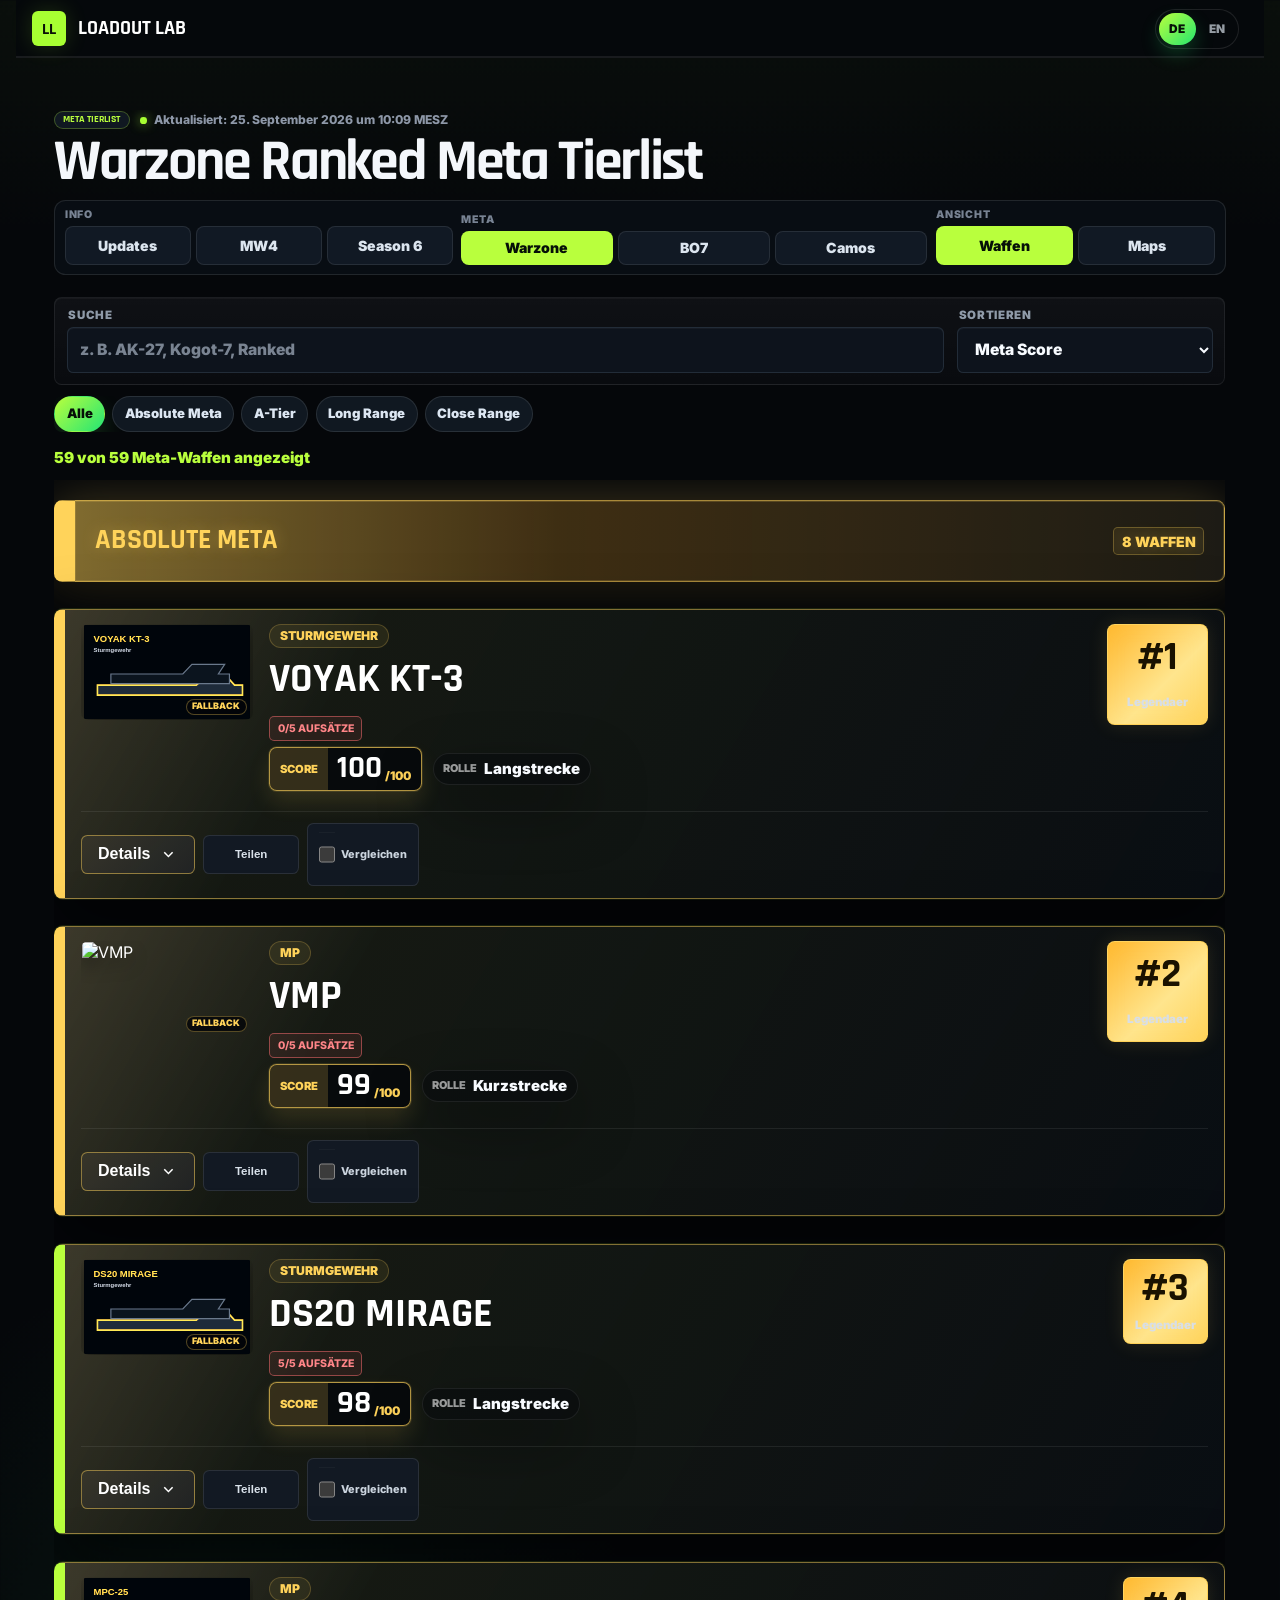
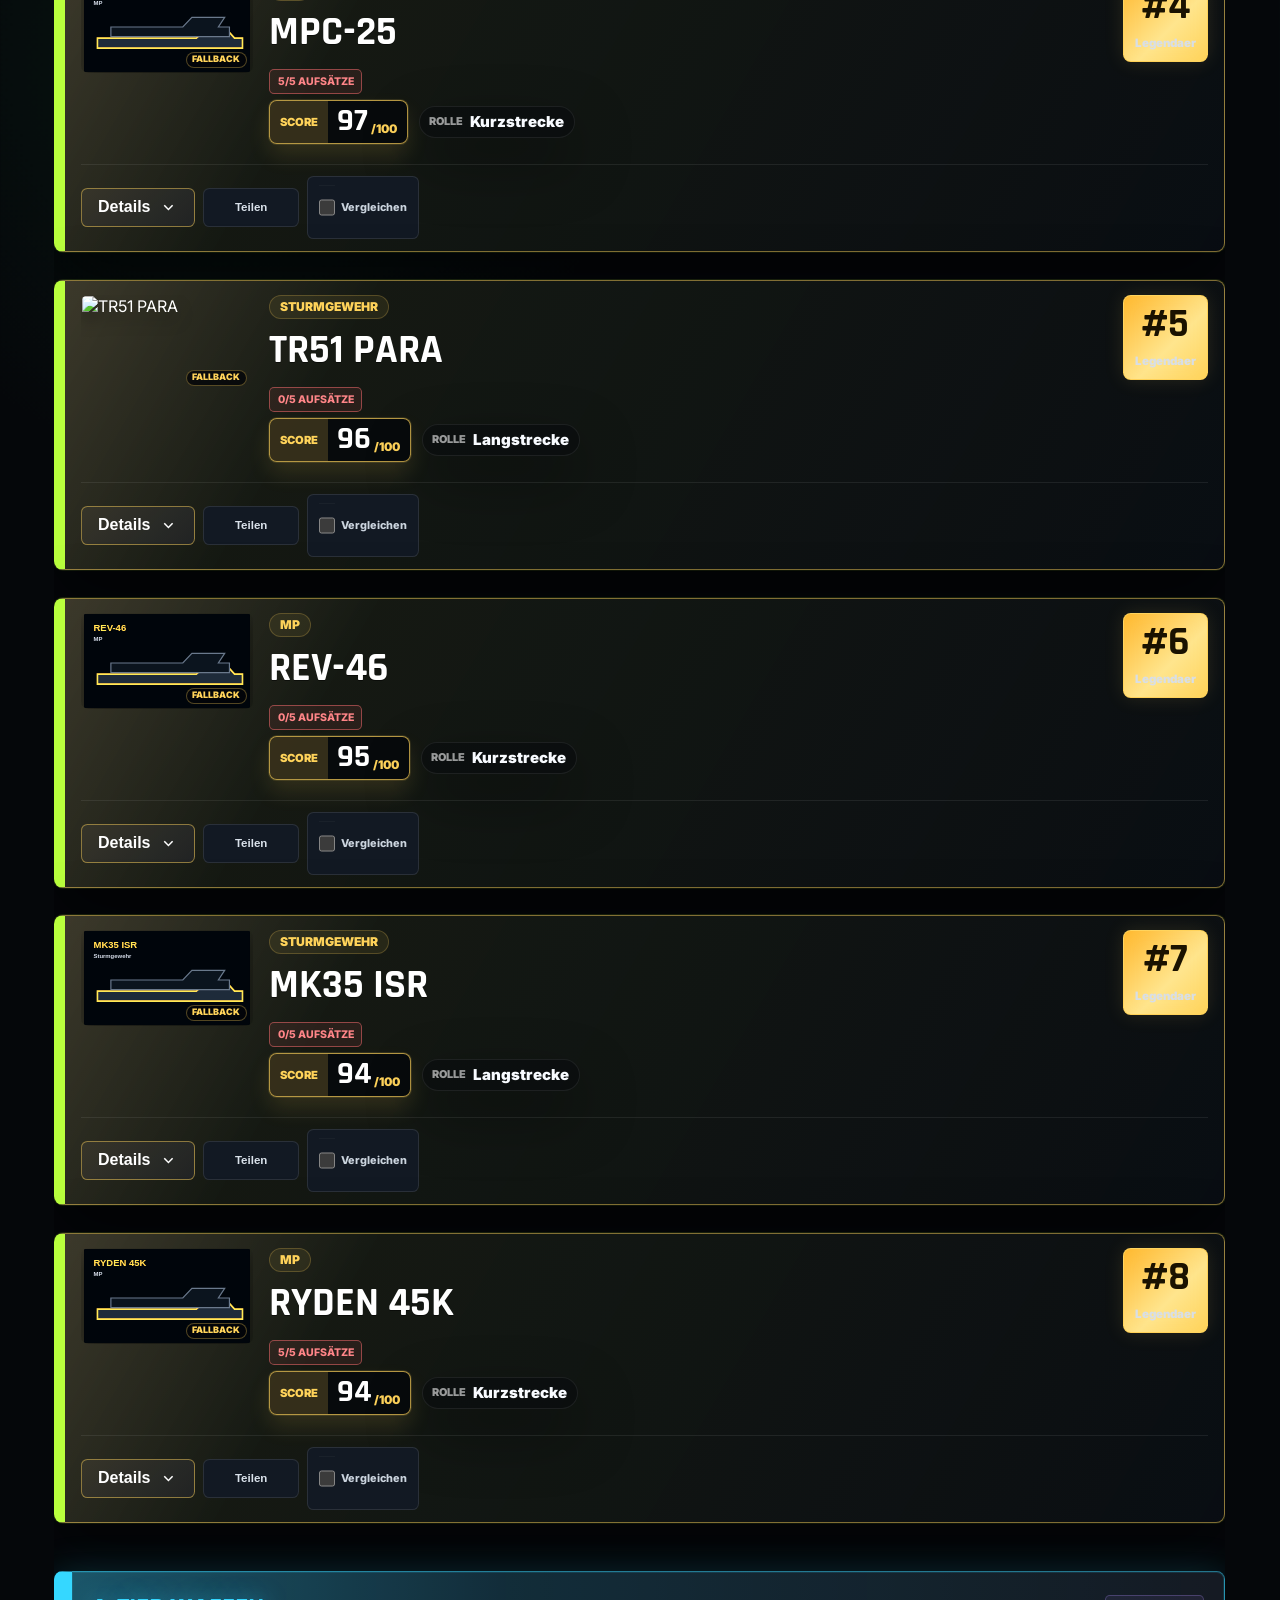
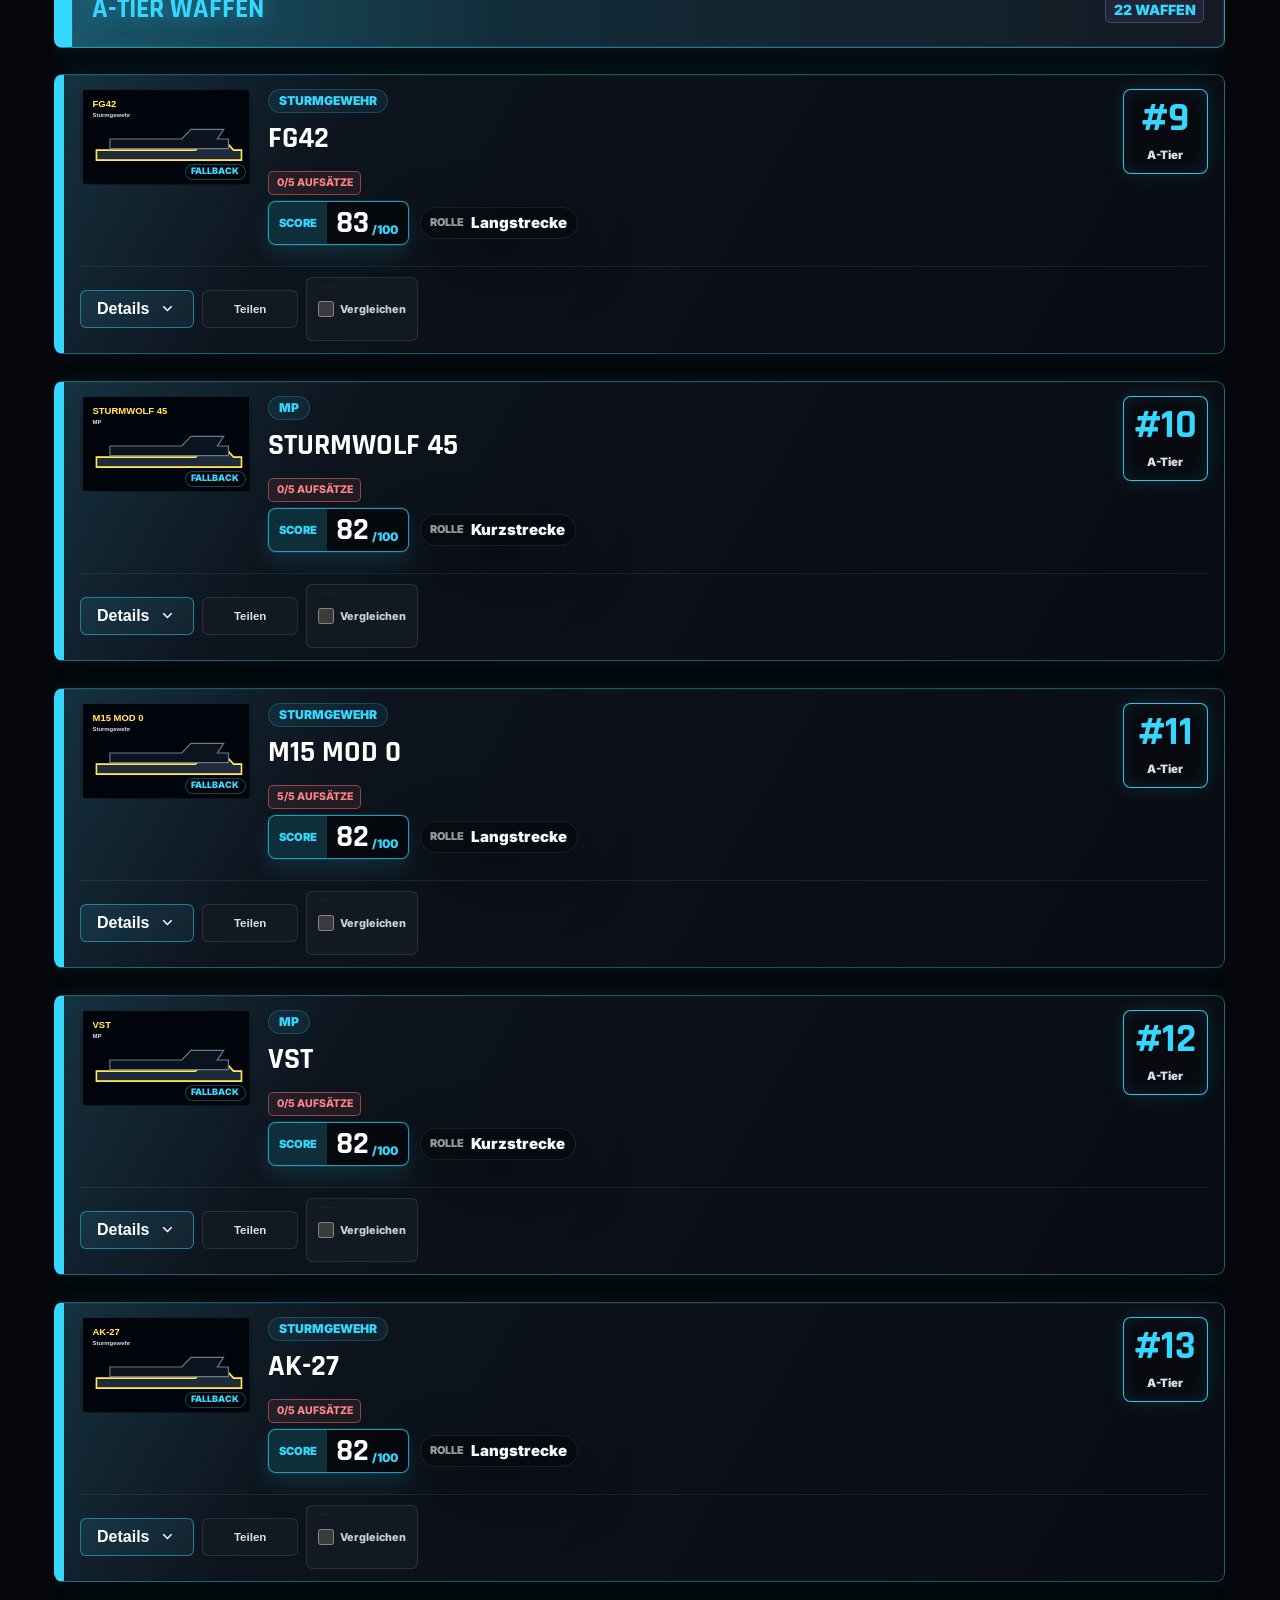
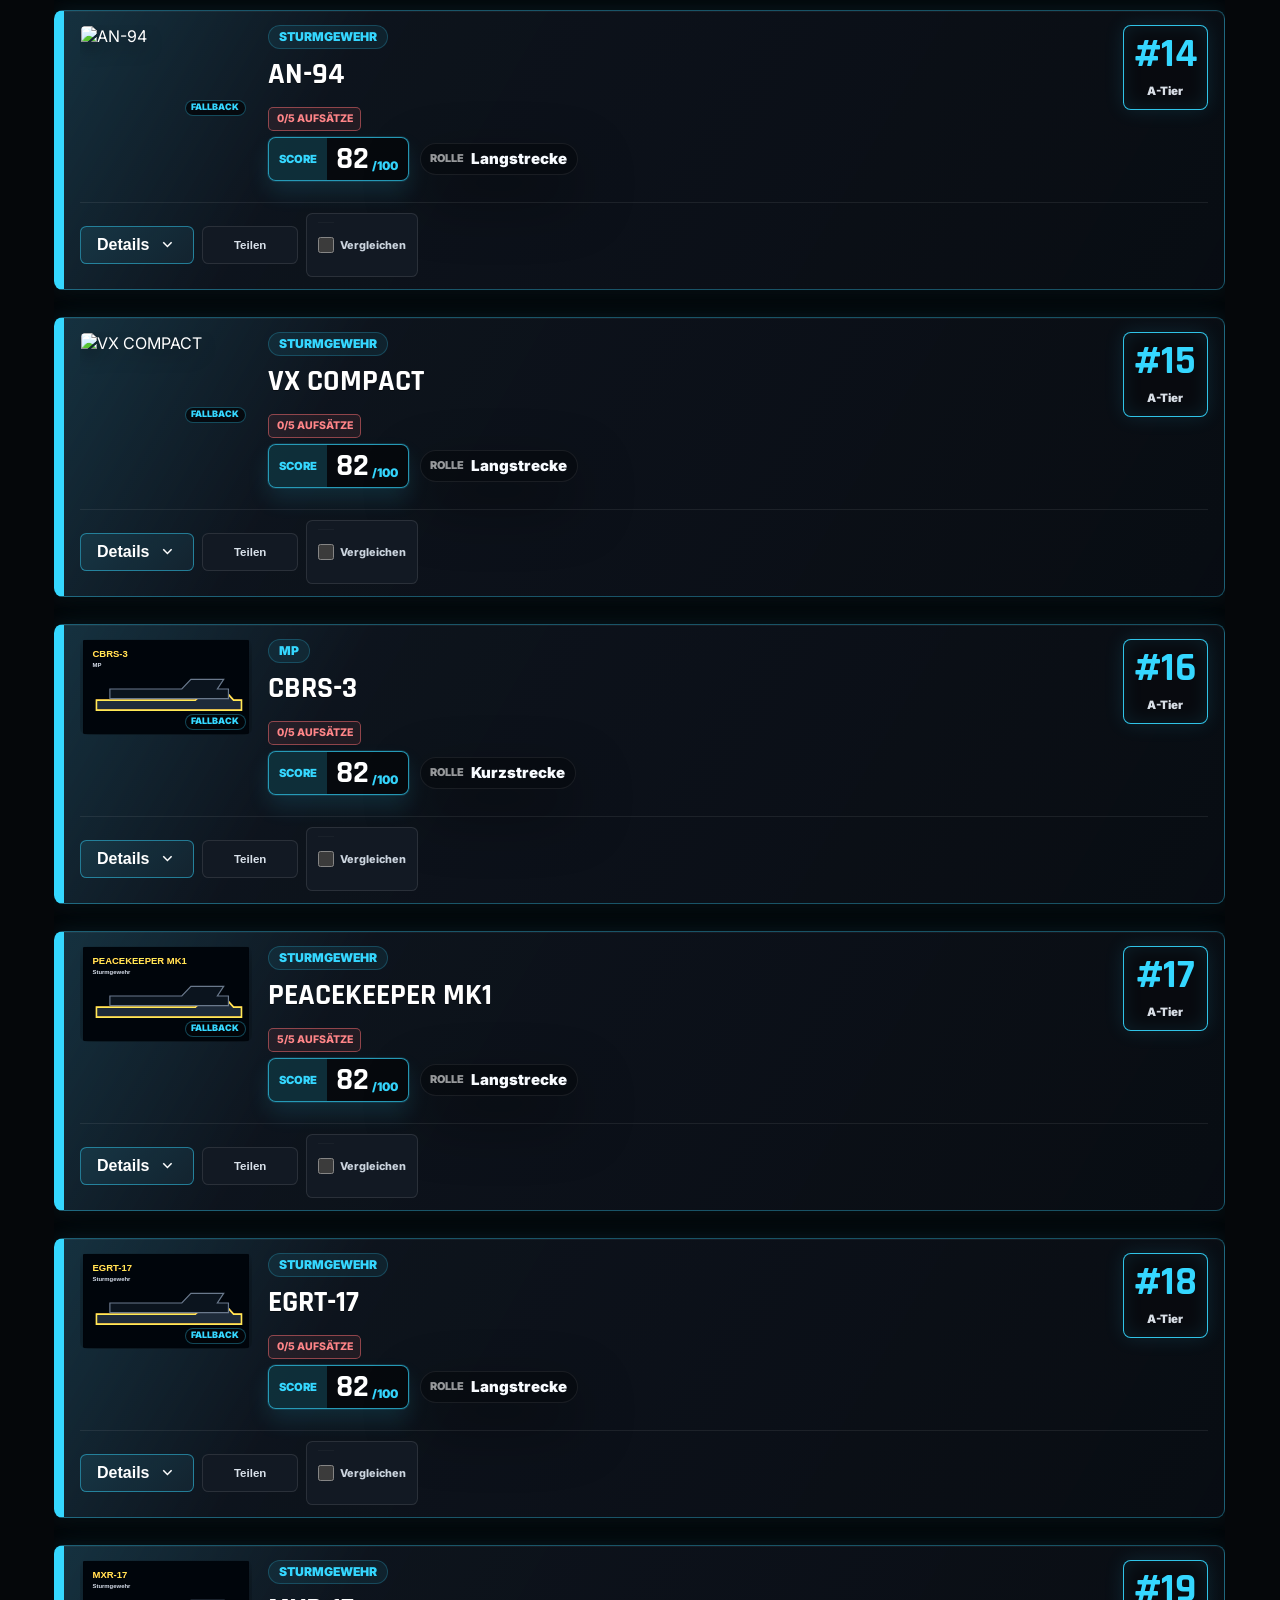
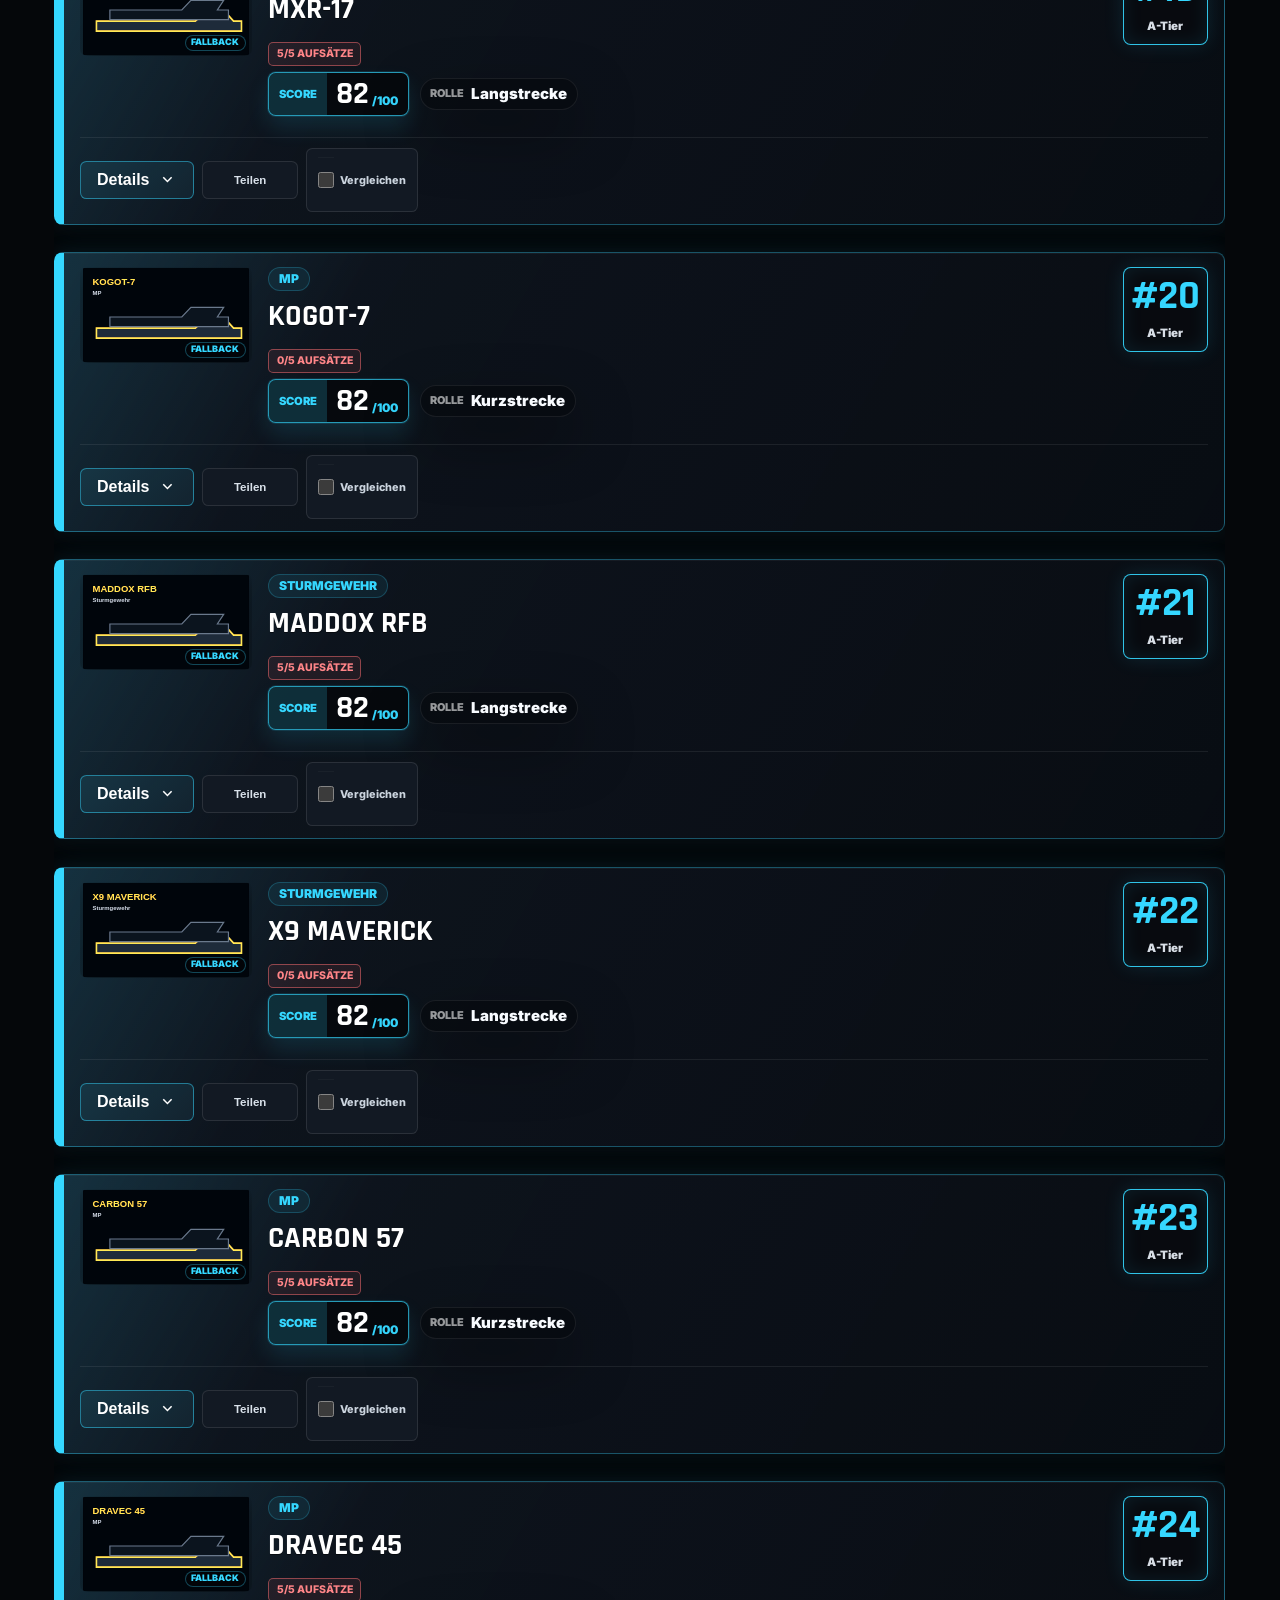
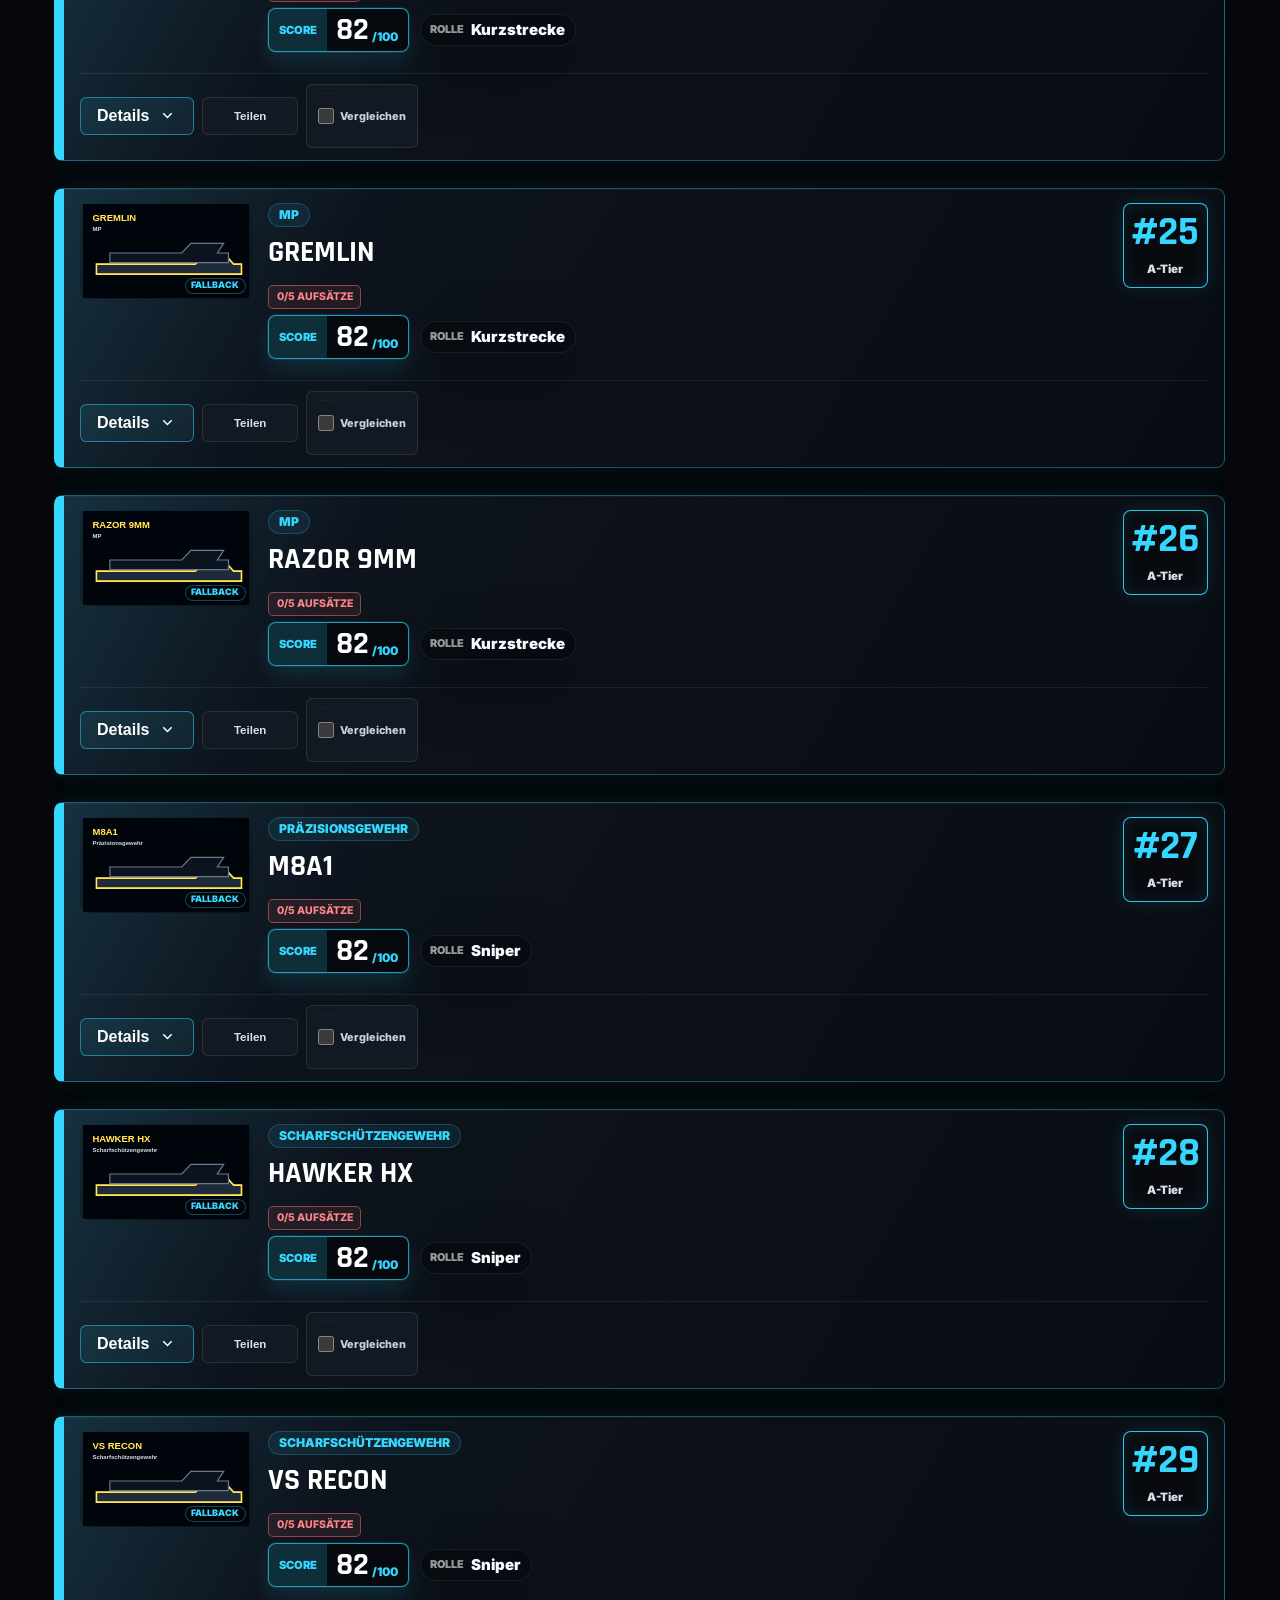
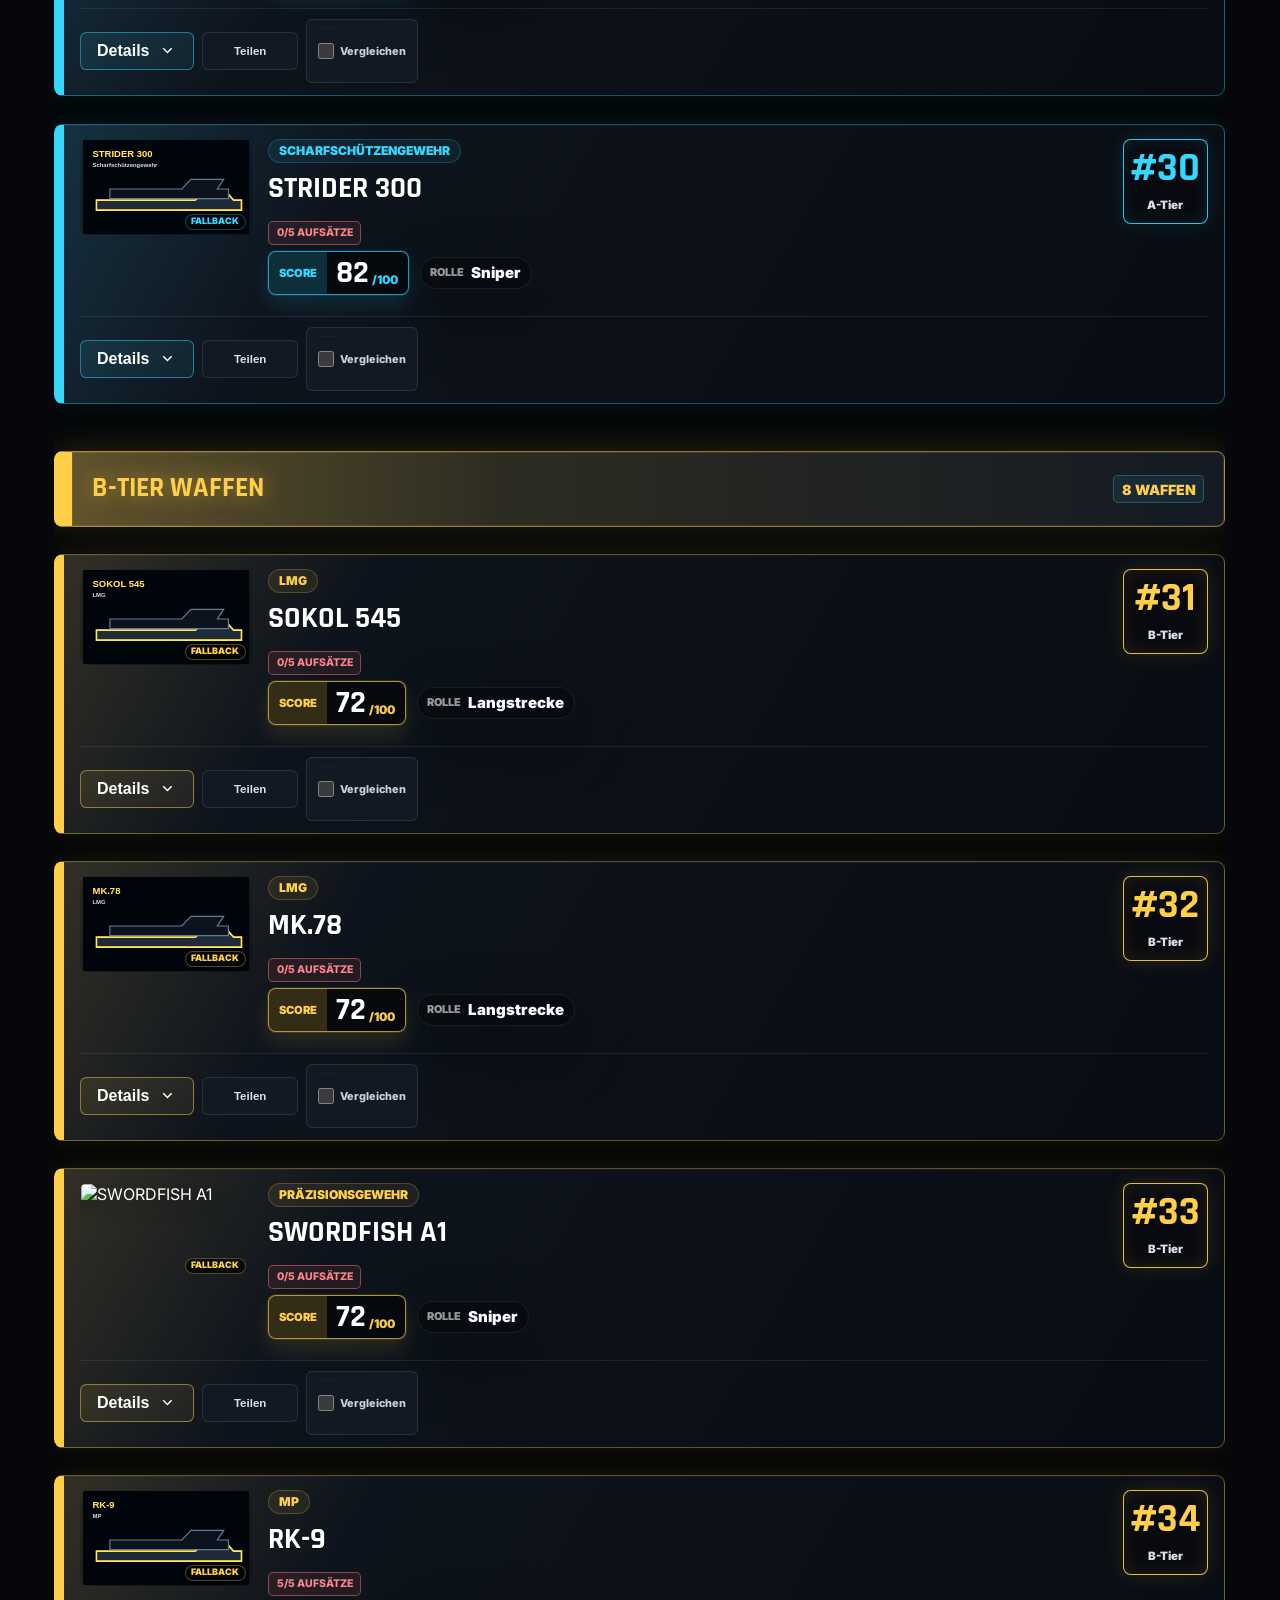
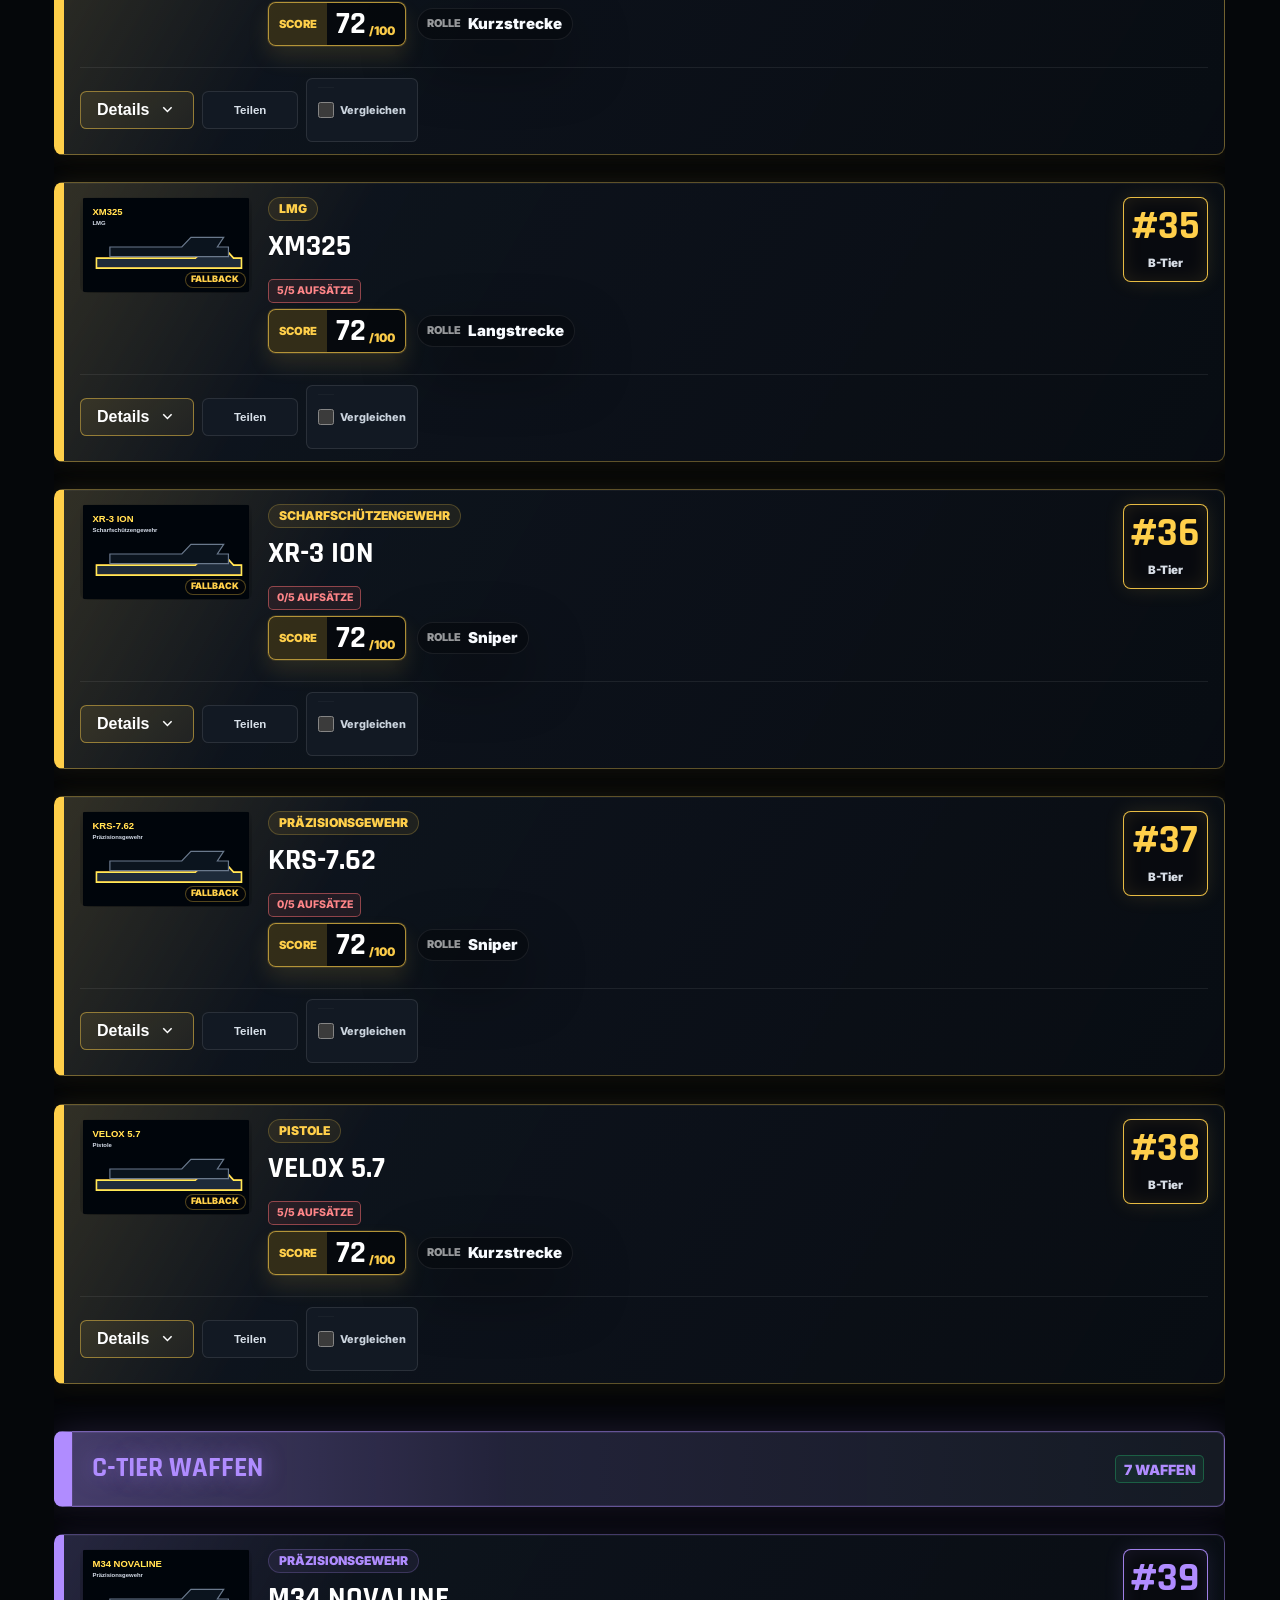
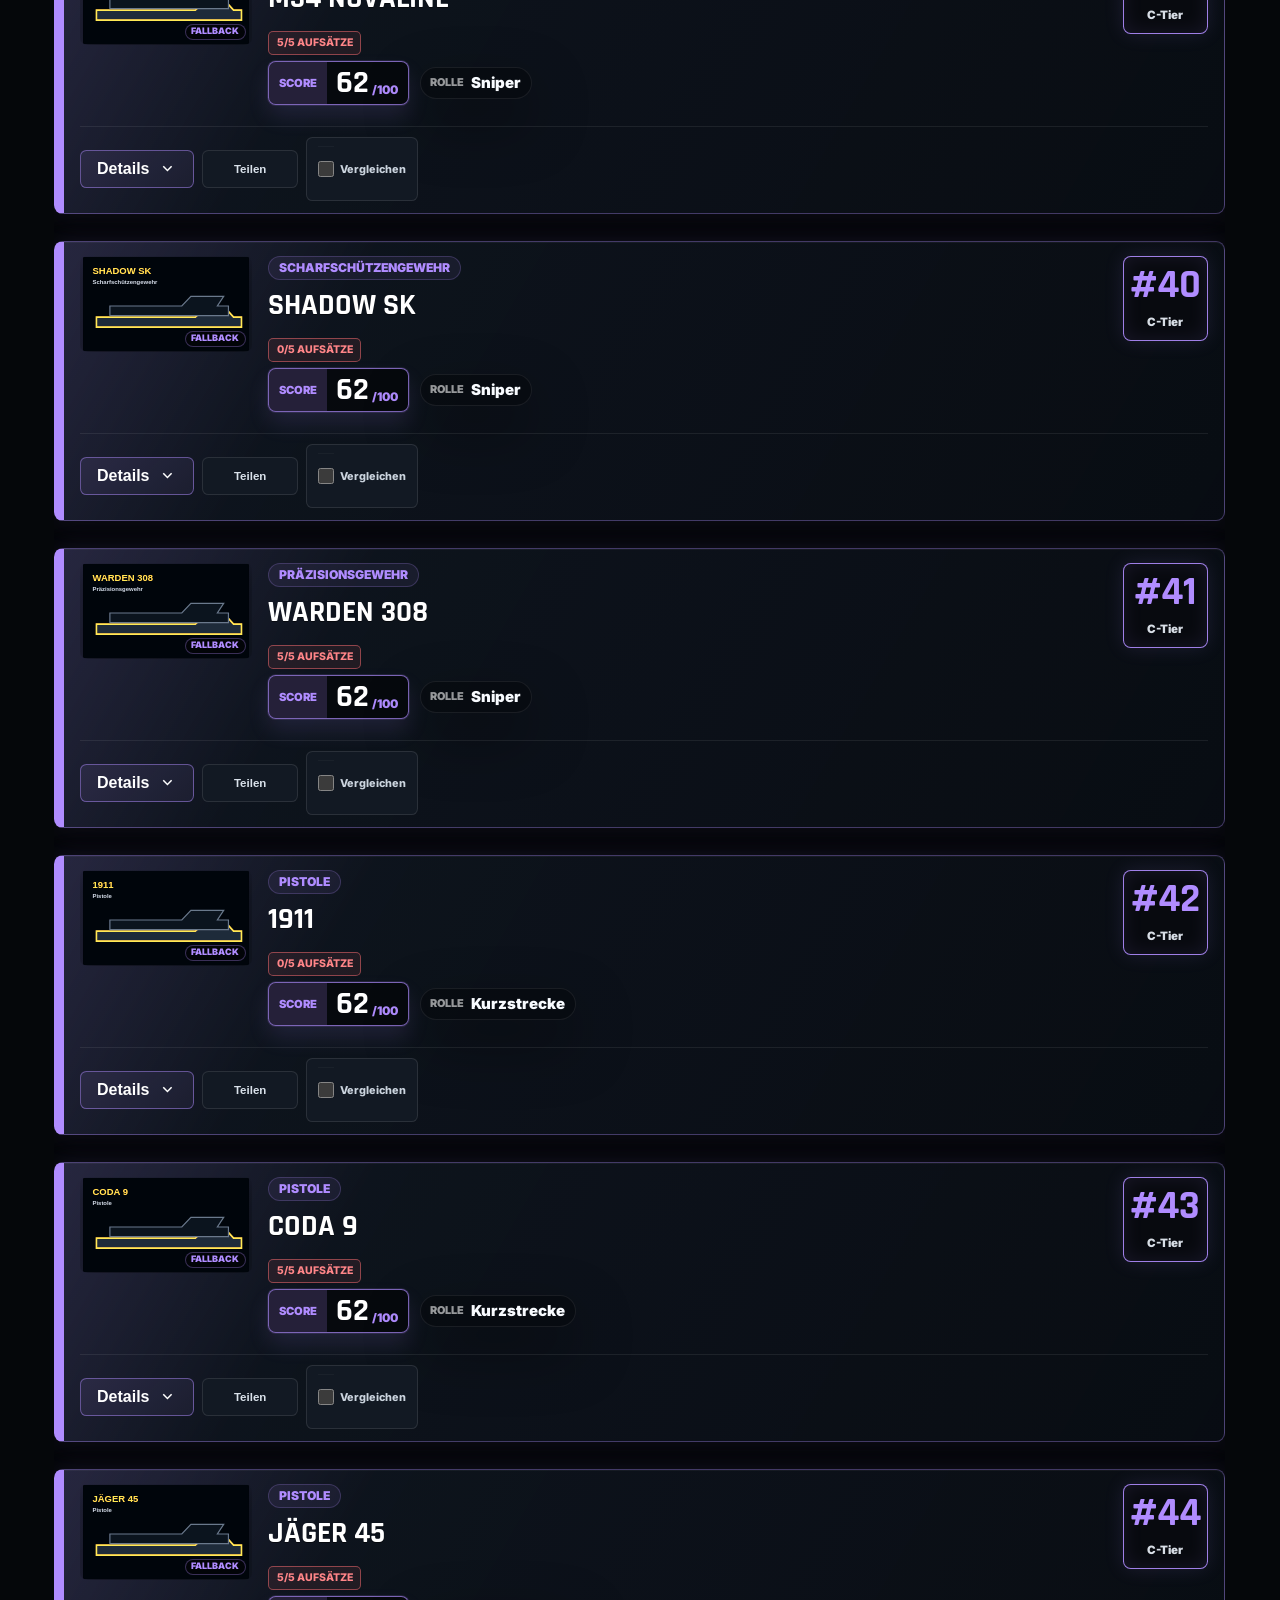
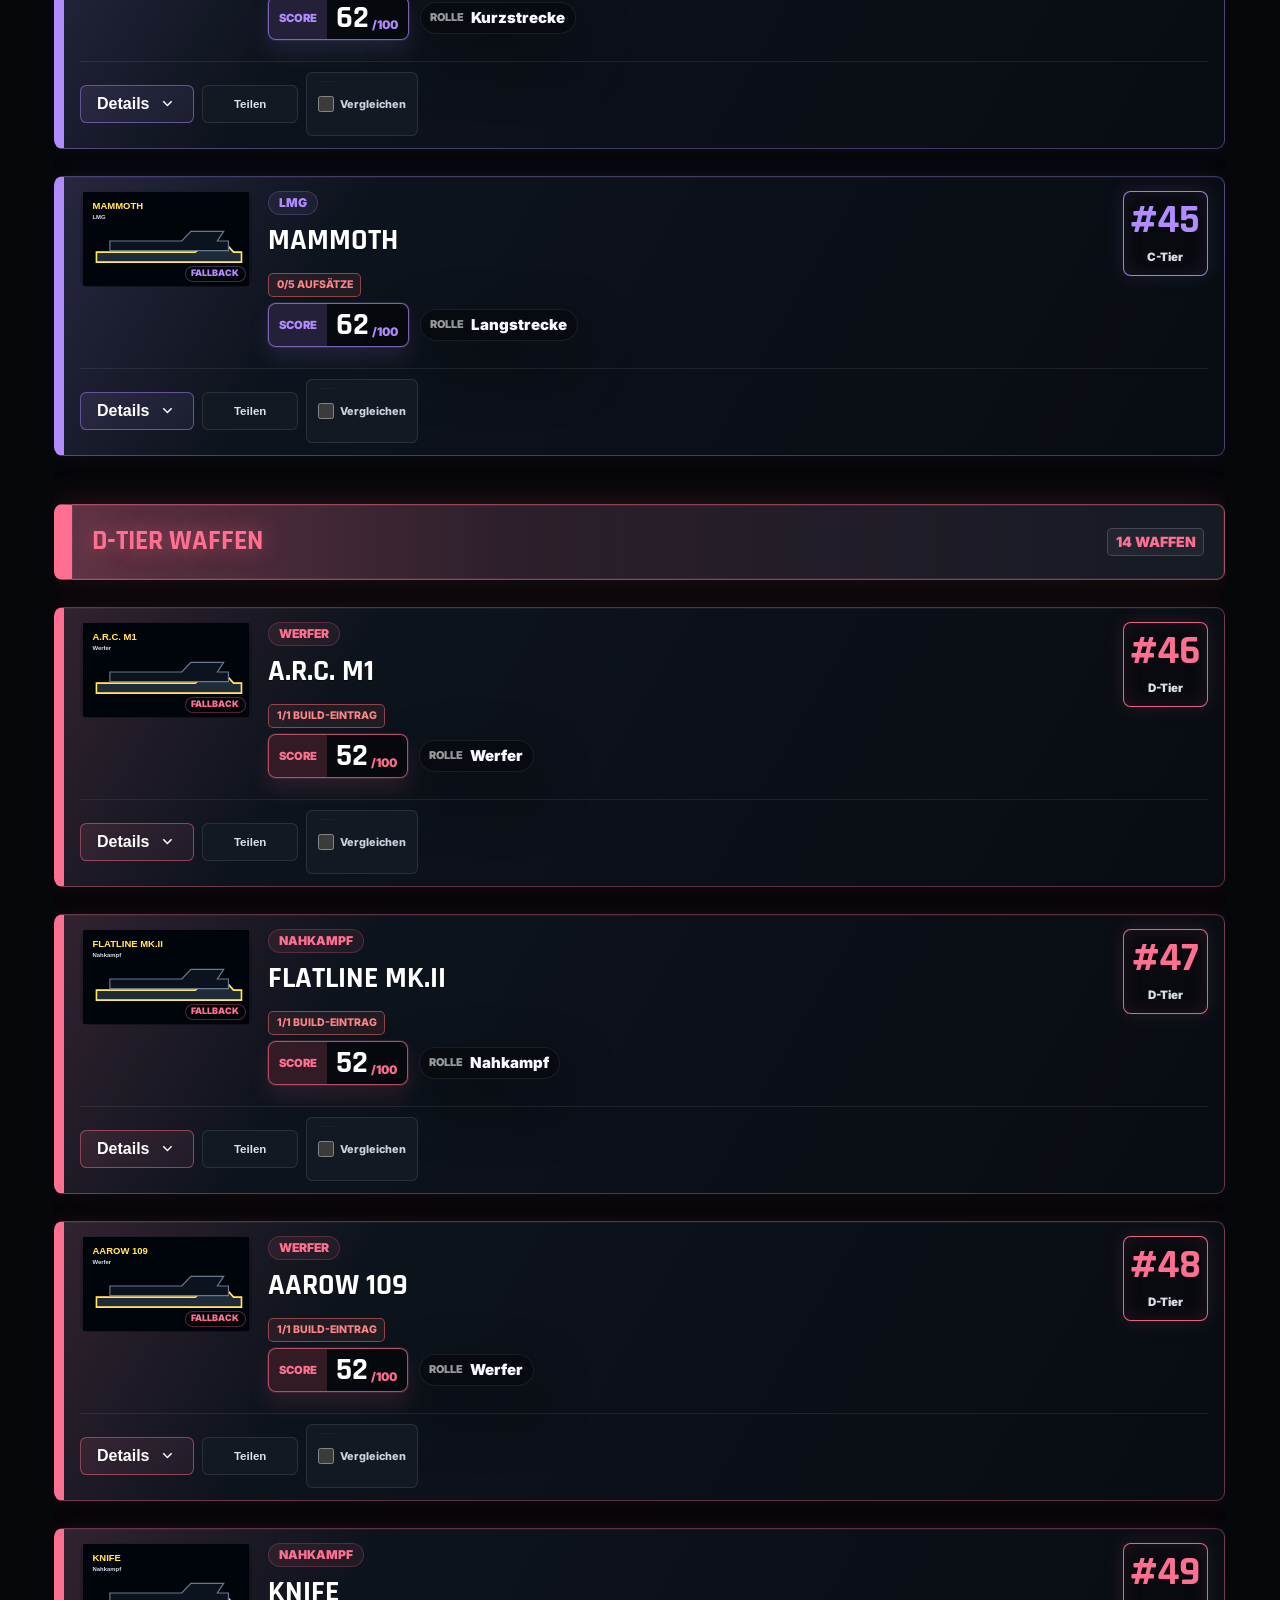
==== index.html @ bd3a4159 "Update WZStats weapon attachments" ====
<!doctype html><html lang="de"><head><meta charset="utf-8"><meta name="viewport" content="width=device-width, initial-scale=1"><title>Loadout Lab | COD Meta, Infos & Loadouts</title><meta
      name="description"
      content="Loadout Lab ist ein fan-made Call of Duty Hub mit Meta-Loadouts, Attachments, Karteninfos und Update-Notizen."
    ><link rel="preconnect" href="https://fonts.googleapis.com"><link rel="preconnect" href="https://fonts.gstatic.com" crossorigin><link
      href="https://fonts.googleapis.com/css2?family=Rajdhani:wght@500;600;700&family=Inter:wght@400;500;600;700;800&display=swap"
      rel="stylesheet"
     ><link rel="stylesheet" href="styles.css?v=20260512-official1"><link rel="stylesheet" href="meta-overrides.css?v=20260512-official1"><link rel="preconnect" href="https://imgs.callofduty.com" crossorigin><link rel="dns-prefetch" href="https://imgs.callofduty.com"><link rel="preconnect" href="https://www.callofduty.com"><link rel="stylesheet" href="modern-refresh.css?v=wzstats-attachments-20260925b"></head><body><header class="site-header"><a class="brand" href="#top" aria-label="Loadout Lab Startseite"><span class="brand-mark">LL</span><span>Loadout Lab</span></a><nav class="top-nav" aria-label="Hauptnavigation"><a href="#loadouts">Tierlist</a><a href="#intel">MW4</a><a href="#updates">Updates</a></nav></header><main id="top"><section id="loadouts" class="section loadout-section tier-first"><div class="section-heading"><p class="eyebrow">Meta Tierlist</p><h1 id="tierTitle">Warzone Ranked Meta Tierlist</h1><p id="tierDescription">
            Suche nach BO7-Waffen, Klasse oder Rolle. Die Liste gruppiert Builds
            nach Meta-Stufe und zeigt Pick-Rate, Handhabung, Code und Aufsätze.
          </p><p class="updated-note">Aktualisiert: 25. September 2026 um 10:09 MESZ</p></div><div class="today-strip" aria-label="Heute wichtig"><article><span>Heute wichtig</span><strong>Season 03 Reloaded</strong><p>Season 04 ist live: Meta-Liste, Ranked-Einschätzung und Update-Infos sind auf den 4. Juni aktualisiert.</p></article><article><span>Meta bewegt sich</span><strong>Buffs & Nerfs</strong><p>DS20 Mirage ist laut WZStats aktuell #1, gefolgt von Carbon 57, AK-27, Dravec 45, MXR-17 und VST. A-Tier startet bei Voyak KT-3.</p></article><article><span>Weiter grinden</span><strong>Camos & Challenges</strong><p>Tarnungen sind nach Modus und Kategorie getrennt, inklusive Herausforderung.</p></article></div><div class="mode-switch primary-mode-switch" aria-label="Hauptansicht auswählen"><button class="mode-button update-mode-button" data-mode="updates" type="button">Updates</button><button class="mode-button mw4-mode-button" data-mode="mw4-info" type="button">MW4 Infos & Gerüchte</button><button class="mode-button season-mode-button season4-mode-button" data-mode="season4-info" type="button">Season 6</button></div><div class="mode-switch secondary-mode-switch" aria-label="Metaansicht auswählen"><button class="mode-button active" data-mode="warzone-ranked" type="button">Warzone Meta</button><button class="mode-button" data-mode="bo7-ranked" type="button">Black Ops 7 Meta</button><button class="mode-button camo-mode-button" data-mode="camos" type="button">Tarnungen</button></div><div class="content-tabs" id="contentTabs" aria-label="Ansicht auswählen"><button class="content-tab active" data-tab="weapons" type="button">Meta Waffen</button><button class="content-tab" data-tab="maps" type="button">Maps</button></div><div class="tab-panel active" data-panel="weapons"><div class="weapon-dashboard"><div class="controls" aria-label="Loadout Werkzeuge"><label class="search-box"><span>Suche</span><input id="loadoutSearch" type="search" placeholder="z. B. AK-27, Kogot-7, Ranked"></label><label class="select-box"><span>Sortieren</span><select id="sortSelect"><option value="score">Meta Score</option><option value="pick">Pick-Rate</option><option value="name">Name</option><option value="range">Reichweite</option></select></label></div><div class="toolbar" id="filterToolbar" aria-label="Loadout Filter"></div><div class="meta-patch-summary" id="metaPatchSummary"></div><div class="weapon-compare-panel" id="weaponComparePanel" aria-label="Meta Vergleich"></div><p class="result-count" id="resultCount" aria-live="polite"></p><div class="loadout-grid" id="loadoutGrid"></div></div></div><div id="maps" class="tab-panel maps-section" data-panel="maps" hidden><div class="map-panel"><p class="eyebrow">Map Control</p><h2 id="mapsTitle">Ranked Maps</h2><p id="mapsDescription"></p><ul class="callout-list" id="mapNotes"></ul><div class="map-insight"><div><span>Top Landing Spots</span><ol id="hotspotRank"></ol></div><div><span>Heatmap</span><div class="heat-legend" aria-label="Heatmap Legende"><i></i><p>Je größer und heller der Spot, desto höher der Landing-Anteil.</p></div></div></div></div><div class="map-board"><div class="map-board-header"><span id="mapsKicker">Rotation</span><strong id="mapsSummary">0 Maps</strong></div><div class="map-tabs" id="mapTabs" aria-label="Warzone Ranked Map auswählen"></div><div class="map-mode-grid" id="mapModeGrid"></div><ul class="source-list"><li><a href="https://www.callofduty.com/patchnotes/2026/04/call-of-duty-bo7-warzone-season-03-patch-notes?pubDate=20260402" target="_blank" rel="noreferrer">Warzone Ranked Patch Notes</a></li><li><a href="https://support.activision.com/black-ops-7/articles/black-ops-7-ranked-play" target="_blank" rel="noreferrer">BO7 Ranked Play Support</a></li><li><a href="https://dotesports.com/call-of-duty/news/black-ops-7-ranked-play-maps-and-modes" target="_blank" rel="noreferrer">BO7 Season 3 Map Pool</a></li></ul></div></div><div class="tab-panel camos-section" data-panel="camos" hidden><div class="camo-header"><div><p class="eyebrow">Camo Board</p><h2>Tarnungen & Mastery</h2><p>
                Übersicht für besondere BO7- und Warzone-Tarnungen, inklusive Kategorie,
                Status und Challenge-Hinweis zum Freischalten.
              </p></div><div class="camo-summary"><span id="camoCount">0</span><p>Tarnungen</p></div></div><div class="camo-progress-strip" aria-label="Tarnungsfortschritt"><article><span>Basis</span><strong>Kill-Meilensteine</strong><p>Erst Basis-Tarnungen einer Waffe abschließen.</p></article><article><span>Spezial</span><strong>Mini-Challenges</strong><p>Danach waffenspezifische Aufgaben erledigen.</p></article><article><span>Mastery</span><strong>Langzeit-Grind</strong><p>Finale Camos über vollständige Kategorien freischalten.</p></article></div><div class="camo-filter" id="camoFilter" aria-label="Tarnungen filtern"><button class="filter-button active" data-camo="Warzone" type="button">Warzone</button><button class="filter-button" data-camo="Multiplayer" type="button">Multiplayer</button><button class="filter-button" data-camo="Zombies" type="button">Zombies</button><button class="filter-button" data-camo="Endgame" type="button">Endgame</button></div><div class="camo-filter camo-category-filter" id="camoCategoryFilter" aria-label="Tarnungs-Kategorie filtern"><button class="filter-button active" data-camo-category="Military" type="button">Basis Tarnungen</button><button class="filter-button" data-camo-category="Special" type="button">Spezial Tarnungen</button><button class="filter-button" data-camo-category="Mastery" type="button">Mastery Tarnungen</button></div><div class="camo-grid" id="camoGrid"></div></div><div class="tab-panel mode-info-section" data-panel="mode-info" hidden><div class="mode-info-hero"><div><p class="eyebrow">Spielmodi</p><h2 id="modeInfoTitle">Multiplayer</h2><p id="modeInfoDescription"></p></div><span id="modeInfoKicker">BO7</span></div><div class="mode-info-tabs" id="modeInfoTabs" aria-label="Spielmodus auswählen" hidden><button class="filter-button active" data-mode-info="multiplayer" type="button">Multiplayer</button><button class="filter-button" data-mode-info="warzone" type="button">Warzone</button><button class="filter-button" data-mode-info="zombies" type="button">Zombies</button><button class="filter-button" data-mode-info="endgame" type="button">Endgame</button></div><div class="mode-info-layout"><article class="mode-info-main"><img id="modeInfoImage" src="https://imgs.callofduty.com/content/dam/atvi/callofduty/cod-touchui/blog/seasons/blackops7/season-03/maps/mp/BO7_S3_Maps_Plaza.webp" alt="Black Ops 7 Multiplayer Map Plaza" loading="lazy"><div class="mode-info-body"><div class="mode-info-stat-grid" id="modeInfoStats"></div><section class="mode-update-box" aria-label="Nächstes Update"><div><span>Nächstes Update</span><strong id="modeInfoUpdateTime"></strong></div><p id="modeInfoUpdateSummary"></p></section><div class="mode-info-card-grid" id="modeInfoCards"></div><div class="mode-image-gallery" id="modeInfoGallery"></div></div></article><aside class="mode-info-side"><h3>Einordnung</h3><ul class="callout-list" id="modeInfoTips"></ul><div class="official-note"><strong>Hinweis:</strong>
                Infos sind für Loadout Lab zusammengefasst und werden mit offiziellen Season- und Patch-Updates abgeglichen.
              </div></aside></div></div><div class="tab-panel updates-section" data-panel="updates" hidden><div class="updates-hero"><div><p class="eyebrow">Update Radar</p><h2>Offizielle Call of Duty Updates</h2><p>
                Nur bestätigte Meldungen aus offiziellen Call-of-Duty-Quellen. Klicke eine Karte an, um die kompakte Zusammenfassung zu öffnen.
              </p></div><span>Stand: 25. September 2026 um 10:09 MESZ</span></div><div class="update-priority-grid" aria-label="Schnelle Update Übersicht">
            <article><span>Aktuell</span><strong>Call of Duty: Warzone Season 06 Patch Notes</strong><p>24. September 2026: Players will no longer drop $500 on death if they have no cash when eliminated by self-inflicted damage.</p></article>
            <article><span>Live</span><strong>Neue Meldungen</strong><p>Aktualisiert am 25. September 2026 um 10:09 MESZ.</p></article>
            <article><span>Weitere Updates</span><strong>Call of Duty: Modern Warfare 4 Beta Patch Notes</strong><p>1. September 2026: As we wrap up the Modern Warfare 4 Beta tonight, we want to thank the millions of players who jumped in every day to play. The Beta gave us many different perspectives and points of view on feedback. Your experiences have been at the core of our work throug...</p></article>
          </div>
          <div class="mode-info-tabs update-mode-tabs" id="updateModeTabs" aria-label="Update-Kategorie auswählen"><button class="filter-button active" data-update-view="all" type="button">Alle Updates</button><button class="filter-button" data-update-view="warzone" type="button">Warzone</button><button class="filter-button" data-update-view="multiplayer" type="button">Multiplayer</button><button class="filter-button" data-update-view="zombies" type="button">Zombies</button><button class="filter-button" data-update-view="endgame" type="button">Endgame</button></div><div class="update-mode-panel" id="updateModePanel" hidden><div class="mode-info-hero"><div><p class="eyebrow">Modus Update</p><h2 id="updateModeTitle"></h2><p id="updateModeDescription"></p></div><span id="updateModeKicker"></span></div><div class="mode-info-layout"><article class="mode-info-main"><img id="updateModeImage" src="https://imgs.callofduty.com/content/dam/atvi/callofduty/cod-touchui/patchnotes/body/bo7/wz/s03/Big-Map-Rotation.jpg" alt="Warzone Big Map Rotation" loading="lazy"><div class="mode-info-body"><div class="mode-info-stat-grid" id="updateModeStats"></div><section class="mode-update-box" aria-label="Nächstes Update"><div><span>Nächstes Update</span><strong id="updateModeUpdateTime"></strong></div><p id="updateModeUpdateSummary"></p></section><div class="mode-info-card-grid" id="updateModeCards"></div><div class="mode-image-gallery" id="updateModeGallery"></div></div></article><aside class="mode-info-side"><h3>Einordnung</h3><ul class="callout-list" id="updateModeTips"></ul></aside></div></div><div class="update-board">
            <a class="update-card official" href="https://www.callofduty.com/patchnotes/2026/09/call-of-duty-bo7-warzone-season-06-patch-notes" target="_blank" rel="noreferrer">
                <img src="https://imgs.callofduty.com/content/dam/atvi/callofduty/cod-touchui/patchnotes/body/bo7/wz/s06/WZ-SEASON-06-PATCH-NOTES.jpg" alt="Call of Duty: Warzone Season 06 Patch Notes" loading="lazy">
              <div class="update-card-content">
                <span class="status-pill">Offiziell - neu</span>
                <time datetime="2026-09-24">24. September 2026</time>
                <h3>Call of Duty: Warzone Season 06 Patch Notes</h3>
                <div class="update-detail">
                  <p>Players will no longer drop $500 on death if they have no cash when eliminated by self-inflicted damage.</p>
                  <strong>Offizielle Quelle oeffnen</strong>
                </div>
              </div>
            </a>
            <a class="update-card official" href="https://www.callofduty.com/patchnotes/2026/08/call-of-duty-modern-warfare-4-beta-patch-notes" target="_blank" rel="noreferrer">
                <img src="https://imgs.callofduty.com/content/dam/atvi/callofduty/cod-touchui/patchnotes/body/mw4/mp/beta/MW4-BETA-PATCH-NOTES-TOUT.jpg" alt="Call of Duty: Modern Warfare 4 Beta Patch Notes" loading="lazy">
              <div class="update-card-content">
                <span class="status-pill">Offiziell</span>
                <time datetime="2026-09-01">1. September 2026</time>
                <h3>Call of Duty: Modern Warfare 4 Beta Patch Notes</h3>
                <div class="update-detail">
                  <p>As we wrap up the Modern Warfare 4 Beta tonight, we want to thank the millions of players who jumped in every day to play. The Beta gave us many different perspectives and points of view on feedback. Your experiences have been at the core of our work throug...</p>
                  <strong>Offizielle Quelle oeffnen</strong>
                </div>
              </div>
            </a>
            <a class="update-card official" href="https://www.callofduty.com/patchnotes/2026/08/call-of-duty-bo7-warzone-season-05-reloaded-patch-notes" target="_blank" rel="noreferrer">
                <img src="https://imgs.callofduty.com/content/dam/atvi/callofduty/cod-touchui/patchnotes/body/bo7/wz/s05r/WZ_S05_Reloaded_Patch_Notes_V2.jpg" alt="Call of Duty: Warzone Season 05 Reloaded Patch Notes" loading="lazy">
              <div class="update-card-content">
                <span class="status-pill">Offiziell</span>
                <time datetime="2026-08-28">28. August 2026</time>
                <h3>Call of Duty: Warzone Season 05 Reloaded Patch Notes</h3>
                <div class="update-detail">
                  <p>The distance that is considered “deep gas” has been reduced by 30% in Resurgence.</p>
                  <strong>Offizielle Quelle oeffnen</strong>
                </div>
              </div>
            </a>
            <a class="update-card official" href="https://www.callofduty.com/patchnotes/2026/07/call-of-duty-bo7-warzone-season-05-patch-notes" target="_blank" rel="noreferrer">
                <img src="https://imgs.callofduty.com/content/dam/atvi/callofduty/cod-touchui/patchnotes/body/bo7/wz/s05/WZ-S05-PATCH-NOTES-TOUT.jpg" alt="Call of Duty: Warzone Season 05 Patch Notes" loading="lazy">
              <div class="update-card-content">
                <span class="status-pill">Offiziell</span>
                <time datetime="2026-08-12">12. August 2026</time>
                <h3>Call of Duty: Warzone Season 05 Patch Notes</h3>
                <div class="update-detail">
                  <p>Increased the number of HDKs that need to blow up before another HKD killstreak can be called in from 1 to 2.</p>
                  <strong>Offizielle Quelle oeffnen</strong>
                </div>
              </div>
            </a>
            <a class="update-card official" href="https://www.callofduty.com/patchnotes/2026/06/call-of-duty-bo7-warzone-season-04-reloaded-patch-notes" target="_blank" rel="noreferrer">
                <img src="https://imgs.callofduty.com/content/dam/atvi/callofduty/cod-touchui/patchnotes/body/bo7/wz/s04r/Season-04-Reloaded-WZ.jpg" alt="Call of Duty: Warzone Season 04 Reloaded Patch Notes" loading="lazy">
              <div class="update-card-content">
                <span class="status-pill">Offiziell</span>
                <time datetime="2026-07-15">15. Juli 2026</time>
                <h3>Call of Duty: Warzone Season 04 Reloaded Patch Notes</h3>
                <div class="update-detail">
                  <p>Squads earn points through eliminations, advancing to the next weapon tier every five eliminations, with the first team to cycle through all 10 weapons claiming victory.</p>
                  <strong>Offizielle Quelle oeffnen</strong>
                </div>
              </div>
            </a>
            <a class="update-card official" href="https://www.callofduty.com/patchnotes/2026/06/call-of-duty-bo7-warzone-season-04-patch-notes" target="_blank" rel="noreferrer">
                <img src="https://imgs.callofduty.com/content/dam/atvi/callofduty/cod-touchui/patchnotes/body/bo7/wz/s04/COD-WZ-S04-PATCH-NOTES-TOUT.jpg" alt="Call of Duty: Warzone Season 04 Patch Notes" loading="lazy">
              <div class="update-card-content">
                <span class="status-pill">Offiziell</span>
                <time datetime="2026-06-16">16. Juni 2026</time>
                <h3>Call of Duty: Warzone Season 04 Patch Notes</h3>
                <div class="update-detail">
                  <p>With Season 04 now live, we’re building on our anti-cheat systems to better protect players and ensure fair matches across all platforms. The following security measures are now enabled and actively enforced in-game.</p>
                  <strong>Offizielle Quelle oeffnen</strong>
                </div>
              </div>
            </a>
            <a class="update-card official" href="https://www.callofduty.com/patchnotes/2026/04/call-of-duty-bo7-warzone-season-03-reloaded-patch-notes" target="_blank" rel="noreferrer">
                <img src="https://imgs.callofduty.com/content/dam/atvi/callofduty/cod-touchui/patchnotes/body/bo7/wz/s03r/BO7-S03R_PATCHNOTES-WZ.jpg" alt="Call of Duty: Warzone Season 03 Reloaded Patch Notes" loading="lazy">
              <div class="update-card-content">
                <span class="status-pill">Offiziell</span>
                <time datetime="2026-05-21">21. Mai 2026</time>
                <h3>Call of Duty: Warzone Season 03 Reloaded Patch Notes</h3>
                <div class="update-detail">
                  <p>This update focuses on underutilized attachments, with adjustments aimed at increasing overall build diversity and encouraging players to explore new options.</p>
                  <strong>Offizielle Quelle oeffnen</strong>
                </div>
              </div>
            </a>
            <a class="update-card official" href="https://www.callofduty.com/patchnotes/2026/04/call-of-duty-bo7-warzone-season-03-patch-notes" target="_blank" rel="noreferrer">
                <img src="https://imgs.callofduty.com/content/dam/atvi/callofduty/cod-touchui/patchnotes/body/bo7/wz/s03/BO7-S03_PATCHNOTES-WZ.jpg" alt="Call of Duty: Warzone Season 03 Patch Notes" loading="lazy">
              <div class="update-card-content">
                <span class="status-pill">Offiziell</span>
                <time datetime="2026-04-21">21. April 2026</time>
                <h3>Call of Duty: Warzone Season 03 Patch Notes</h3>
                <div class="update-detail">
                  <p>We’re refreshing the Exotic Weapon lineup in Black Ops Royale with 3 new additions to keep gameplay feeling dynamic and distinct. Additional Exotic Weapon updates are planned throughout the chapter.</p>
                  <strong>Offizielle Quelle oeffnen</strong>
                </div>
              </div>
            </a>
          </div>
          <div class="official-note"><strong>MW4 / Call of Duty 2026:</strong>
            Es gibt aktuell keinen offiziellen Call-of-Duty-Artikel, der MW4 mit Namen, Release-Datum oder Features bestätigt.
            Deshalb erscheint MW4 hier nicht als offizielles Update.
          </div></div></section><section id="intel" class="intel-band"><div class="section-heading compact"><p class="eyebrow">Aktuelle Einschätzung</p><h2>Was sich nach Reloaded verschoben hat</h2></div><div class="intel-grid"><article><span class="tag">Buff</span><h3>DS20 Mirage führt die Meta</h3><p>
              WZStats fuehrt DS20 Mirage als #1. Carbon 57, AK-27, Dravec 45, MXR-17 und VST komplettieren die Absolute Meta; A-Tier startet bei Voyak KT-3.
            </p></article><article><span class="tag">Nerf</span><h3>MK35 & Razor verlieren Druck</h3><p>
              MK35 ISR verliert Range-Schaden und Suppressor-Werte. Razor 9mm
              wird langsamer, unruhiger und verliert Close-Range-Schaden.
            </p></article><article><span class="tag">Ranked</span><h3>Restrictions beachten</h3><p>
              In Warzone Ranked sind Spikes, Hades LMG-SMG Conversion Kit und
              XR-3 Ion Sniper Rifle eingeschränkt. Builds sollten das sichtbar
              berücksichtigen.
            </p></article></div></section><section id="updates" class="updates"><div class="section-heading compact"><p class="eyebrow">Patch Notes</p><h2>Update Tracker</h2></div><div class="timeline">
          <article>
            <time datetime="2026-09-24">24. Sept. 2026</time>
            <h3>Call of Duty: Warzone Season 06 Patch Notes</h3>
            <p>Players will no longer drop $500 on death if they have no cash when eliminated by self-inflicted damage.</p>
          </article>
          <article>
            <time datetime="2026-09-01">1. Sept. 2026</time>
            <h3>Call of Duty: Modern Warfare 4 Beta Patch Notes</h3>
            <p>As we wrap up the Modern Warfare 4 Beta tonight, we want to thank the millions of players who jumped in every day to play. The Beta gave us many different perspectives and points of view on feedback. Your experiences have been at the core of our work throug...</p>
          </article>
          <article>
            <time datetime="2026-08-28">28. Aug. 2026</time>
            <h3>Call of Duty: Warzone Season 05 Reloaded Patch Notes</h3>
            <p>The distance that is considered “deep gas” has been reduced by 30% in Resurgence.</p>
          </article>
          <article>
            <time datetime="2026-08-12">12. Aug. 2026</time>
            <h3>Call of Duty: Warzone Season 05 Patch Notes</h3>
            <p>Increased the number of HDKs that need to blow up before another HKD killstreak can be called in from 1 to 2.</p>
          </article>
        </div>
      </section><section class="support-strip" id="support" aria-label="Loadout Lab unterstützen"><div><span>Support</span><strong>Hilf mit, LoadoutLabs.gg möglich zu machen</strong><p>Spenden fließen in Domain, Hosting und laufende Meta-Updates. Der Donation-Link wird ergänzt, sobald ein Konto verbunden ist.</p></div><a class="support-button" href="mailto:?subject=Loadout%20Lab%20Support&body=Ich%20moechte%20Loadout%20Lab%20unterstuetzen." rel="noreferrer">Support vormerken</a></section></main><footer class="site-footer"><p>
        Loadout Lab ist ein fan-made COD Info Hub. Nicht offiziell mit Activision oder Call of Duty verbunden.
      </p><a href="#top">Zurück nach oben</a></footer>
    <script>
      window.__loadoutLabMetaVersion = "wzstats-attachments-20260925b";
      (function () {
        const originalFetch = window.fetch ? window.fetch.bind(window) : null;
        if (!originalFetch) return;
        window.fetch = function (input, init) {
          const requestUrl = typeof input === "string" ? input : input && input.url;
          const shouldRefresh = requestUrl && (
            requestUrl.includes("data/wzstats-meta.json") ||
            requestUrl.includes("data/cod-weapons.json") ||
            requestUrl.includes("loadout-builds.js")
          );
          if (shouldRefresh) {
            const nextUrl = new URL(requestUrl, window.location.href);
            nextUrl.searchParams.set("fresh", window.__loadoutLabMetaVersion);
            nextUrl.searchParams.set("t", String(Date.now()));
            return originalFetch(nextUrl.toString(), Object.assign({}, init, { cache: "no-store" }));
          }
          return originalFetch(input, init);
        };
      }());
    </script>
    <script src="script.js?v=wzstats-attachments-20260925b" defer></script>
    <script src="meta-fast.js?v=wzstats-attachments-20260925b" defer></script>
    <script src="loadout-runtime.js?v=wzstats-attachments-20260925b" defer></script>
  </body></html>
---- styles.css ----
:root {
  color-scheme: dark;
  --bg: #080a0a;
  --panel: #111615;
  --panel-strong: #18201d;
  --text: #f5f2e9;
  --muted: #b8b4aa;
  --dim: #838b88;
  --line: rgba(245, 242, 233, 0.14);
  --olive: #91a36a;
  --amber: #f0ad37;
  --cyan: #5fc7c8;
  --red: #c85545;
  --shadow: 0 24px 80px rgba(0, 0, 0, 0.42);
}

[hidden] {
  display: none !important;
}

* {
  box-sizing: border-box;
}

html {
  scroll-behavior: smooth;
}

body {
  margin: 0;
  background:
    radial-gradient(circle at 16% 7%, rgba(95, 199, 200, 0.13), transparent 24rem),
    radial-gradient(circle at 84% 20%, rgba(240, 173, 55, 0.12), transparent 24rem),
    linear-gradient(180deg, #080a0a 0%, #111514 52%, #080a0a 100%);
  color: var(--text);
  font-family: Inter, system-ui, sans-serif;
}

a {
  color: inherit;
  text-decoration: none;
}

button,
input,
select,
a {
  -webkit-tap-highlight-color: transparent;
}

.site-header {
  position: sticky;
  top: 0;
  z-index: 10;
  display: flex;
  align-items: center;
  justify-content: space-between;
  gap: 1rem;
  padding: 0.9rem clamp(1rem, 4vw, 4rem);
  background: rgba(8, 10, 10, 0.84);
  border-bottom: 1px solid var(--line);
  backdrop-filter: blur(16px);
}

.brand {
  display: inline-flex;
  align-items: center;
  gap: 0.75rem;
  font-family: Rajdhani, Inter, sans-serif;
  font-size: 1.2rem;
  font-weight: 700;
  text-transform: uppercase;
}

.brand-mark {
  display: grid;
  width: 2.35rem;
  height: 2.35rem;
  place-items: center;
  background: linear-gradient(135deg, var(--cyan), var(--amber));
  color: #0d1110;
  border-radius: 0.35rem;
  box-shadow: 0 0 28px rgba(95, 199, 200, 0.28);
}

.top-nav {
  display: flex;
  flex-wrap: wrap;
  justify-content: flex-end;
  gap: 0.35rem;
}

.top-nav a {
  border: 1px solid transparent;
  border-radius: 999px;
  color: var(--muted);
  font-size: 0.92rem;
  padding: 0.55rem 0.85rem;
}

.top-nav a:hover,
.top-nav a:focus-visible {
  border-color: var(--line);
  color: var(--text);
}

.hero {
  position: relative;
  min-height: calc(100vh - 4.25rem);
  display: grid;
  grid-template-columns: minmax(0, 1fr) minmax(17rem, 23rem);
  align-items: end;
  gap: 2rem;
  padding: clamp(2rem, 8vw, 7rem) clamp(1rem, 4vw, 4rem) 3rem;
  overflow: hidden;
  background-image: url("assets/cod-loadout-hero.png");
  background-position: center;
  background-size: cover;
  border-bottom: 1px solid var(--line);
}

.hero-overlay {
  position: absolute;
  inset: 0;
  background:
    linear-gradient(90deg, rgba(8, 10, 10, 0.96), rgba(8, 10, 10, 0.66) 48%, rgba(8, 10, 10, 0.18)),
    linear-gradient(0deg, rgba(8, 10, 10, 0.9), transparent 46%);
}

.hero-content,
.status-panel {
  position: relative;
  z-index: 1;
}

.hero-content {
  max-width: 52rem;
}

.eyebrow {
  margin: 0 0 0.85rem;
  color: var(--amber);
  font-family: Rajdhani, Inter, sans-serif;
  font-weight: 700;
  text-transform: uppercase;
}

h1,
h2,
h3,
p {
  margin-top: 0;
}

h1,
h2,
h3 {
  font-family: Rajdhani, Inter, sans-serif;
  line-height: 0.96;
  letter-spacing: 0;
}

h1 {
  max-width: 52rem;
  margin-bottom: 1rem;
  font-size: clamp(3.1rem, 7vw, 7rem);
}

h2 {
  margin-bottom: 0.8rem;
  font-size: clamp(2.1rem, 4vw, 3.8rem);
}

h3 {
  margin-bottom: 0.65rem;
  font-size: 1.55rem;
}

.hero-copy {
  max-width: 43rem;
  color: var(--muted);
  font-size: clamp(1rem, 1.5vw, 1.2rem);
  line-height: 1.7;
}

.hero-actions {
  display: flex;
  flex-wrap: wrap;
  gap: 0.8rem;
  margin-top: 1.5rem;
}

.button {
  display: inline-flex;
  align-items: center;
  justify-content: center;
  min-height: 2.9rem;
  border: 1px solid var(--line);
  border-radius: 0.35rem;
  font-weight: 800;
  padding: 0.75rem 1rem;
}

.button.primary {
  background: var(--amber);
  color: #17140d;
  border-color: transparent;
}

.button.secondary {
  background: rgba(245, 242, 233, 0.08);
}

.status-panel {
  display: grid;
  gap: 0.85rem;
  padding: 1rem;
  border: 1px solid var(--line);
  border-radius: 0.5rem;
  background: rgba(17, 22, 21, 0.78);
  box-shadow: var(--shadow);
  backdrop-filter: blur(14px);
}

.status-panel div {
  display: flex;
  justify-content: space-between;
  gap: 1rem;
  padding-bottom: 0.85rem;
  border-bottom: 1px solid var(--line);
}

.status-panel div:last-child {
  padding-bottom: 0;
  border-bottom: 0;
}

.panel-label {
  color: var(--muted);
}

.quick-stats {
  display: grid;
  grid-template-columns: repeat(4, 1fr);
  border-bottom: 1px solid var(--line);
  background: rgba(17, 22, 21, 0.82);
}

.quick-stats article {
  min-height: 8rem;
  padding: 1.4rem clamp(1rem, 3vw, 2rem);
  border-right: 1px solid var(--line);
}

.quick-stats article:last-child {
  border-right: 0;
}

.quick-stats span {
  display: block;
  color: var(--amber);
  font-family: Rajdhani, Inter, sans-serif;
  font-size: 2.25rem;
  font-weight: 700;
}

.quick-stats p {
  margin-bottom: 0;
  color: var(--muted);
}

.section.tier-first {
  padding-top: clamp(1.6rem, 4vw, 3rem);
}

.tier-first .section-heading {
  max-width: 64rem;
  margin-bottom: 1rem;
}

.tier-first h1 {
  max-width: 58rem;
  font-size: clamp(2.5rem, 5vw, 4.9rem);
}

.inline-stats {
  margin: 0 0 1rem;
  border: 1px solid var(--line);
  border-radius: 0.5rem;
  overflow: hidden;
}

.inline-stats article {
  min-height: 6.2rem;
}

.content-tabs {
  display: inline-flex;
  gap: 0.45rem;
  margin-bottom: 1rem;
  border: 1px solid var(--line);
  border-radius: 999px;
  background: rgba(245, 242, 233, 0.045);
  padding: 0.3rem;
}

.content-tabs[hidden] {
  display: none;
}

.content-tab {
  min-height: 2.65rem;
  border: 0;
  border-radius: 999px;
  background: transparent;
  color: var(--muted);
  cursor: pointer;
  font: 900 0.95rem Inter, sans-serif;
  padding: 0.55rem 0.95rem;
}

.content-tab[data-tab="updates"] {
  min-width: 9rem;
  border: 1px solid rgba(240, 173, 55, 0.45);
  color: var(--amber);
  box-shadow: inset 0 0 0 1px rgba(240, 173, 55, 0.08);
}

.mode-info-button,
.camo-mode-button,
.update-mode-button {
  min-width: 10rem;
  border-color: rgba(240, 173, 55, 0.75);
  color: var(--amber);
  box-shadow: 0 0 0 1px rgba(240, 173, 55, 0.16), 0 0.8rem 2rem rgba(240, 173, 55, 0.12);
}

.mw4-mode-button {
  border-color: rgba(240, 173, 55, 0.85);
  background:
    linear-gradient(135deg, rgba(240, 173, 55, 0.24), rgba(95, 199, 200, 0.1)),
    rgba(245, 242, 233, 0.05);
  color: var(--amber);
  box-shadow: 0 0 0 1px rgba(240, 173, 55, 0.16), 0 1rem 2.4rem rgba(240, 173, 55, 0.14);
}

.mode-info-button {
  border-color: rgba(164, 184, 96, 0.7);
  color: #d9f06d;
  box-shadow: 0 0 0 1px rgba(164, 184, 96, 0.14), 0 0.8rem 2rem rgba(164, 184, 96, 0.1);
}

.camo-mode-button {
  border-color: rgba(95, 199, 200, 0.62);
  color: var(--cyan);
  box-shadow: 0 0 0 1px rgba(95, 199, 200, 0.14), 0 0.8rem 2rem rgba(95, 199, 200, 0.1);
}

.content-tab.active,
.content-tab:hover,
.content-tab:focus-visible {
  background: var(--amber);
  color: #12120d;
}

.tab-panel[hidden] {
  display: none;
}

.camos-section {
  display: grid;
  gap: 1rem;
}

.camo-header {
  display: flex;
  align-items: end;
  justify-content: space-between;
  gap: 1rem;
  border: 1px solid var(--line);
  border-radius: 0.55rem;
  background: rgba(245, 242, 233, 0.04);
  padding: 1rem;
}

.camo-header h2 {
  margin-bottom: 0.55rem;
}

.camo-header p:not(.eyebrow),
.camo-card p {
  color: var(--muted);
  line-height: 1.6;
}

.camo-summary {
  min-width: 8rem;
  border: 1px solid rgba(240, 173, 55, 0.28);
  border-radius: 0.45rem;
  background: rgba(240, 173, 55, 0.08);
  padding: 0.85rem;
}

.camo-summary span {
  display: block;
  color: var(--amber);
  font-family: Rajdhani, Inter, sans-serif;
  font-size: 2.2rem;
  font-weight: 900;
}

.camo-summary p {
  margin: 0;
  color: var(--muted);
  font-weight: 800;
}

.camo-grid {
  display: grid;
  grid-template-columns: repeat(auto-fit, minmax(18rem, 1fr));
  gap: 1rem;
}

.camo-filter {
  display: flex;
  flex-wrap: wrap;
  gap: 0.55rem;
}

.camo-category-filter {
  margin-top: -0.35rem;
  padding: 0.7rem;
  border: 1px solid var(--line);
  border-radius: 0.55rem;
  background: rgba(245, 242, 233, 0.035);
}

.camo-category-filter .filter-button {
  font-size: 1rem;
}

.camo-card {
  overflow: hidden;
  border: 1px solid var(--line);
  border-radius: 0.55rem;
  background: linear-gradient(180deg, rgba(24, 32, 29, 0.94), rgba(10, 13, 12, 0.98));
}

.camo-swatch {
  min-height: 10rem;
  background: var(--camo-pattern);
  border-bottom: 1px solid var(--line);
}

.camo-swatch.has-image {
  display: flex;
  align-items: center;
  justify-content: center;
  min-height: 11rem;
  background: #050706;
}

.camo-swatch img {
  display: block;
  width: 100%;
  height: 11rem;
  object-fit: cover;
}

.camo-card-body {
  padding: 1rem;
}

.camo-card h3 {
  margin-top: 0.85rem;
  font-size: 2.15rem;
}

.camo-challenge {
  display: grid;
  gap: 0.35rem;
  margin-top: 0.85rem;
  border: 1px solid rgba(240, 173, 55, 0.32);
  border-radius: 0.45rem;
  background: rgba(240, 173, 55, 0.08);
  padding: 0.75rem;
}

.camo-challenge span {
  color: var(--amber);
  font-size: 0.78rem;
  font-weight: 900;
  letter-spacing: 0;
  text-transform: uppercase;
}

.camo-challenge strong {
  color: var(--text);
  font-size: 1rem;
  line-height: 1.45;
}

.mode-info-section {
  display: grid;
  gap: 1rem;
}

.mode-info-hero {
  display: flex;
  align-items: end;
  justify-content: space-between;
  gap: 1rem;
  padding: 1rem;
  border: 1px solid var(--line);
  border-radius: 0.55rem;
  background:
    linear-gradient(135deg, rgba(164, 184, 96, 0.13), transparent 42%),
    rgba(245, 242, 233, 0.04);
}

.mode-info-hero h2 {
  margin-bottom: 0.55rem;
}

.mode-info-hero p:not(.eyebrow) {
  max-width: 62rem;
  color: var(--muted);
  line-height: 1.65;
}

.mode-info-hero span {
  color: #d9f06d;
  font-weight: 900;
}

.mode-info-tabs {
  display: flex;
  flex-wrap: wrap;
  gap: 0.55rem;
}

.mode-info-layout {
  display: grid;
  grid-template-columns: minmax(0, 1.7fr) minmax(18rem, 0.8fr);
  gap: 1rem;
}

.mode-info-main,
.mode-info-side {
  overflow: hidden;
  border: 1px solid var(--line);
  border-radius: 0.55rem;
  background: linear-gradient(180deg, rgba(24, 32, 29, 0.94), rgba(10, 13, 12, 0.98));
}

.mode-info-main > img {
  display: block;
  width: 100%;
  aspect-ratio: 16 / 6.3;
  object-fit: cover;
  border-bottom: 1px solid var(--line);
}

.mode-info-body,
.mode-info-side {
  padding: 1rem;
}

.mode-info-stat-grid {
  display: grid;
  grid-template-columns: repeat(4, minmax(0, 1fr));
  gap: 0.7rem;
  margin-bottom: 1rem;
}

.mode-update-box {
  display: grid;
  grid-template-columns: minmax(15rem, 0.45fr) minmax(0, 1fr);
  gap: 1rem;
  align-items: center;
  margin-bottom: 1rem;
  border: 1px solid rgba(240, 173, 55, 0.34);
  border-radius: 0.55rem;
  background:
    linear-gradient(135deg, rgba(240, 173, 55, 0.12), transparent 52%),
    rgba(240, 173, 55, 0.055);
  padding: 1rem;
}

.mode-update-box span {
  display: block;
  color: var(--amber);
  font-size: 0.8rem;
  font-weight: 900;
  text-transform: uppercase;
}

.mode-update-box strong {
  display: block;
  margin-top: 0.25rem;
  color: var(--text);
  font-family: Rajdhani, Inter, sans-serif;
  font-size: 1.65rem;
  line-height: 1.1;
}

.mode-update-box p {
  color: var(--muted);
  line-height: 1.65;
}

.mode-info-stat-grid div {
  border: 1px solid rgba(164, 184, 96, 0.22);
  border-radius: 0.45rem;
  background: rgba(164, 184, 96, 0.06);
  padding: 0.75rem;
}

.mode-info-stat-grid span,
.mode-info-card-grid h3 {
  color: #d9f06d;
  font-weight: 900;
}

.mode-info-stat-grid span {
  display: block;
  margin-bottom: 0.3rem;
  font-size: 0.78rem;
  text-transform: uppercase;
}

.mode-info-stat-grid strong {
  color: var(--text);
  line-height: 1.3;
}

.mode-info-card-grid {
  display: grid;
  grid-template-columns: repeat(2, minmax(0, 1fr));
  gap: 0.75rem;
}

.mode-info-card-grid article {
  border: 1px solid var(--line);
  border-radius: 0.45rem;
  background: rgba(245, 242, 233, 0.035);
  padding: 0.9rem;
}

.mode-info-card-grid h3 {
  margin-bottom: 0.45rem;
  font-size: 1.45rem;
}

.mode-info-card-grid p,
.mode-info-side p,
.mode-info-side li {
  color: var(--muted);
  line-height: 1.65;
}

.mode-image-gallery {
  display: grid;
  grid-template-columns: repeat(3, minmax(0, 1fr));
  gap: 0.75rem;
  margin-top: 1rem;
}

.mode-image-gallery figure {
  overflow: hidden;
  border: 1px solid var(--line);
  border-radius: 0.45rem;
  background: rgba(245, 242, 233, 0.035);
}

.mode-image-gallery img {
  display: block;
  width: 100%;
  aspect-ratio: 16 / 9;
  object-fit: cover;
}

.mode-image-gallery figcaption {
  padding: 0.55rem 0.7rem;
  color: var(--text);
  font-weight: 900;
}

.mode-info-side h3 {
  margin-bottom: 0.8rem;
  font-size: 1.7rem;
}

.mode-info-side .official-note {
  margin-top: 1rem;
}

.updates-section {
  display: grid;
  gap: 1rem;
}

.updates-hero {
  display: flex;
  align-items: end;
  justify-content: space-between;
  gap: 1rem;
  padding: 1rem;
  border: 1px solid var(--line);
  border-radius: 0.55rem;
  background:
    linear-gradient(135deg, rgba(240, 173, 55, 0.12), transparent 42%),
    rgba(245, 242, 233, 0.04);
}

.updates-hero h2 {
  margin-bottom: 0.55rem;
}

.updates-hero p {
  max-width: 58rem;
  color: var(--muted);
  line-height: 1.6;
}

.updates-hero span {
  flex: 0 0 auto;
  color: var(--amber);
  font-weight: 900;
}

.update-board {
  display: grid;
  grid-template-columns: repeat(2, minmax(0, 1fr));
  gap: 1rem;
}

.update-card {
  position: relative;
  overflow: hidden;
  display: block;
  border: 1px solid var(--line);
  border-radius: 0.55rem;
  background: linear-gradient(180deg, rgba(24, 32, 29, 0.94), rgba(10, 13, 12, 0.98));
  color: inherit;
  text-decoration: none;
  transition: border-color 0.2s ease, transform 0.2s ease;
}

.update-card:hover,
.update-card:focus-visible {
  border-color: rgba(240, 173, 55, 0.72);
  transform: translateY(-0.12rem);
}

.update-card::before {
  content: "";
  position: absolute;
  inset: 0;
  border-top: 0.22rem solid rgba(240, 173, 55, 0.85);
  pointer-events: none;
}

.update-card.upcoming::before {
  border-color: rgba(64, 220, 210, 0.8);
}

.update-card.rumor::before {
  border-color: rgba(164, 184, 96, 0.9);
}

.update-card summary {
  display: grid;
  gap: 0.75rem;
  padding: 0;
  list-style: none;
  cursor: pointer;
}

.update-card summary::-webkit-details-marker {
  display: none;
}

.update-card summary::after {
  content: "Details öffnen";
  justify-self: start;
  margin: 0 1rem 1rem;
  padding: 0.55rem 0.85rem;
  border: 1px solid rgba(240, 173, 55, 0.4);
  border-radius: 999px;
  color: var(--amber);
  font-family: Rajdhani, Inter, sans-serif;
  font-weight: 900;
}

.update-card[open] summary::after {
  content: "Details schließen";
}

.update-card img {
  display: block;
  width: 100%;
  aspect-ratio: 16 / 6.7;
  object-fit: cover;
  border-bottom: 1px solid var(--line);
}

.update-card summary > :not(img) {
  margin-inline: 1rem;
}

.update-card-content {
  padding: 1.15rem clamp(1.75rem, 3vw, 2.4rem) 1.45rem;
}

.update-card time {
  display: block;
  margin-top: 0.45rem;
  color: var(--amber);
  font-weight: 900;
}

.status-pill {
  display: inline-flex;
  align-items: center;
  min-height: 1.8rem;
  padding: 0 0.7rem;
  border: 1px solid rgba(240, 173, 55, 0.35);
  border-radius: 999px;
  color: var(--amber);
  background: rgba(240, 173, 55, 0.08);
  font-family: Rajdhani, Inter, sans-serif;
  font-weight: 900;
  text-transform: uppercase;
}

.update-card h3 {
  margin: 0.55rem 0 0.2rem;
  font-size: clamp(2.05rem, 3vw, 2.65rem);
  line-height: 1;
}

.update-card time {
  margin-inline: 0;
}

.update-detail {
  margin-inline: 0;
  padding: 0.45rem 0 0;
}

.update-detail p,
.official-note {
  color: var(--muted);
  line-height: 1.75;
}

.update-detail p {
  max-width: 78rem;
  font-size: 1.06rem;
}

.update-detail a {
  display: inline-flex;
  margin-top: 0.35rem;
  color: var(--amber);
  font-weight: 900;
}

.update-detail strong,
.update-card > strong {
  display: inline-flex;
  margin-top: 0.8rem;
  color: var(--amber);
  font-weight: 900;
}

.official-note {
  padding: 1rem;
  border: 1px solid rgba(240, 173, 55, 0.22);
  border-radius: 0.55rem;
  background: rgba(240, 173, 55, 0.055);
}

.official-note strong {
  color: var(--text);
}

.update-sources {
  margin-top: 0;
}

.camo-meta {
  display: flex;
  align-items: center;
  justify-content: space-between;
  gap: 0.8rem;
  margin-top: 1rem;
  border-top: 1px solid var(--line);
  padding-top: 0.8rem;
}

.camo-meta span,
.camo-meta strong {
  font-size: 0.84rem;
  font-weight: 900;
  text-transform: uppercase;
}

.camo-meta span {
  color: var(--amber);
}

.camo-meta strong {
  color: var(--text);
  text-align: right;
}

.mode-switch {
  display: grid;
  gap: 0.6rem;
  margin: 0 0 0.65rem;
}

.primary-mode-switch {
  grid-template-columns: repeat(2, minmax(0, 1fr));
  max-width: 34rem;
}

.secondary-mode-switch {
  grid-template-columns: repeat(3, minmax(0, 1fr));
  max-width: 54rem;
  margin-bottom: 1rem;
}

.update-mode-tabs {
  margin-bottom: 1rem;
}

.mode-button {
  min-height: 3.2rem;
  border: 1px solid var(--line);
  border-radius: 0.45rem;
  background: rgba(245, 242, 233, 0.055);
  color: var(--text);
  cursor: pointer;
  font: 900 1rem Inter, sans-serif;
  padding: 0.75rem 1rem;
}

.mode-button.active,
.mode-button:hover,
.mode-button:focus-visible {
  border-color: transparent;
  background: linear-gradient(135deg, var(--amber), var(--cyan));
  color: #10130e;
}

.section,
.intel-band,
.updates {
  padding: clamp(3rem, 7vw, 6rem) clamp(1rem, 4vw, 4rem);
}

.section-heading {
  max-width: 50rem;
  margin-bottom: 1.7rem;
}

.section-heading p:not(.eyebrow) {
  color: var(--muted);
  line-height: 1.7;
}

.updated-note {
  display: inline-flex;
  margin-top: 0.2rem;
  border: 1px solid rgba(95, 199, 200, 0.22);
  border-radius: 999px;
  background: rgba(95, 199, 200, 0.06);
  color: var(--dim);
  font-size: 0.84rem;
  font-weight: 800;
  padding: 0.35rem 0.65rem;
}

.section-heading.compact {
  max-width: 38rem;
}

.intel-grid article,
.timeline article,
.map-panel {
  border: 1px solid var(--line);
  border-radius: 0.5rem;
  background: rgba(245, 242, 233, 0.045);
  padding: 1rem;
}

.intel-grid p,
.timeline p,
.map-panel p {
  color: var(--muted);
  line-height: 1.65;
}

.controls {
  display: grid;
  grid-template-columns: minmax(0, 1fr) minmax(12rem, 16rem);
  gap: 0.8rem;
  margin-bottom: 1rem;
}

.dashboard-layout {
  display: grid;
  grid-template-columns: minmax(0, 1.25fr) minmax(22rem, 0.75fr);
  align-items: start;
  gap: 1rem;
}

.weapon-dashboard {
  min-width: 0;
}

.map-dashboard {
  display: grid;
  grid-template-columns: 1fr;
  gap: 1rem;
  align-self: start;
  position: sticky;
  top: 5.1rem;
}

.map-dashboard .map-panel,
.map-dashboard .map-board {
  min-width: 0;
}

.map-dashboard .map-panel h2 {
  font-size: clamp(1.8rem, 3vw, 2.8rem);
}

.map-dashboard .callout-list {
  margin-bottom: 0;
}

.map-insight {
  display: grid;
  gap: 0.8rem;
  margin-top: 1rem;
}

.map-insight > div {
  border: 1px solid var(--line);
  border-radius: 0.45rem;
  background: rgba(8, 10, 10, 0.34);
  padding: 0.85rem;
}

.map-insight span {
  display: block;
  margin-bottom: 0.65rem;
  color: var(--amber);
  font-size: 0.78rem;
  font-weight: 900;
  text-transform: uppercase;
}

.map-insight ol {
  display: grid;
  gap: 0.42rem;
  margin: 0;
  padding: 0;
  list-style: none;
  max-height: 28rem;
  overflow: auto;
}

.map-insight li {
  display: grid;
  grid-template-columns: auto minmax(0, 1fr);
  gap: 0.2rem 0.55rem;
  align-items: center;
}

.map-insight li strong {
  grid-row: span 2;
  color: var(--cyan);
  font-family: Rajdhani, Inter, sans-serif;
  font-size: 1.25rem;
}

.map-insight li span {
  margin: 0;
  color: var(--text);
  font-size: 0.9rem;
}

.map-insight li em {
  color: var(--dim);
  font-size: 0.75rem;
  font-style: normal;
  font-weight: 800;
}

.today-strip,
.camo-progress-strip,
.update-priority-grid {
  display: grid;
  grid-template-columns: repeat(3, minmax(0, 1fr));
  gap: 0.75rem;
  margin: 0.95rem 0 1rem;
}

.today-strip article,
.camo-progress-strip article,
.update-priority-grid article {
  border: 1px solid rgba(245, 242, 233, 0.11);
  border-radius: 0.5rem;
  background:
    linear-gradient(135deg, rgba(240, 173, 55, 0.12), transparent 42%),
    rgba(245, 242, 233, 0.04);
  padding: 0.9rem;
}

.today-strip span,
.camo-progress-strip span,
.update-priority-grid span {
  display: block;
  color: var(--teal);
  font-size: 0.75rem;
  font-weight: 900;
  letter-spacing: 0.04em;
  text-transform: uppercase;
}

.today-strip strong,
.camo-progress-strip strong,
.update-priority-grid strong {
  display: block;
  margin-top: 0.28rem;
  color: var(--text);
  font-family: Rajdhani, Inter, sans-serif;
  font-size: 1.4rem;
}

.today-strip p,
.camo-progress-strip p,
.update-priority-grid p {
  margin-top: 0.35rem;
  color: var(--muted);
  line-height: 1.5;
}

.maps-section {
  grid-template-columns: minmax(17rem, 0.42fr) minmax(0, 1fr);
}

.heat-legend {
  display: grid;
  grid-template-columns: 3.6rem minmax(0, 1fr);
  align-items: center;
  gap: 0.8rem;
}

.heat-legend i {
  width: 3.4rem;
  height: 3.4rem;
  border-radius: 50%;
  background: radial-gradient(circle, rgba(240, 173, 55, 0.8) 0 18%, rgba(200, 85, 69, 0.52) 42%, rgba(200, 85, 69, 0) 72%);
  filter: blur(0.05rem);
}

.heat-legend p {
  margin: 0;
  color: var(--muted);
  font-size: 0.9rem;
  line-height: 1.45;
}

.search-box,
.select-box {
  display: grid;
  gap: 0.35rem;
  color: var(--muted);
  font-size: 0.82rem;
  font-weight: 800;
  text-transform: uppercase;
}

input,
select {
  width: 100%;
  min-height: 3rem;
  border: 1px solid var(--line);
  border-radius: 0.35rem;
  background: rgba(245, 242, 233, 0.06);
  color: var(--text);
  font: 700 1rem Inter, sans-serif;
  padding: 0.7rem 0.8rem;
  outline: none;
}

select {
  cursor: pointer;
  color-scheme: dark;
}

select option {
  background: #111615;
  color: var(--text);
}

select option:checked {
  background: var(--amber);
  color: #111;
}

input:focus,
select:focus {
  border-color: var(--cyan);
  box-shadow: 0 0 0 3px rgba(95, 199, 200, 0.15);
}

.toolbar {
  display: flex;
  flex-wrap: wrap;
  gap: 0.55rem;
  margin-bottom: 0.75rem;
}

.filter-button {
  min-height: 2.6rem;
  border: 1px solid var(--line);
  border-radius: 999px;
  background: rgba(245, 242, 233, 0.05);
  color: var(--text);
  cursor: pointer;
  font: 800 0.95rem Inter, sans-serif;
  padding: 0.55rem 0.9rem;
}

.filter-button.active,
.filter-button:hover,
.filter-button:focus-visible {
  border-color: transparent;
  background: var(--olive);
  color: #10130e;
}

.result-count {
  margin-bottom: 1rem;
  color: var(--muted);
  font-weight: 800;
}

.loadout-grid {
  display: grid;
  gap: 1.25rem;
}

.tier-group {
  display: grid;
  gap: 0.75rem;
  border: 1px solid var(--line);
  border-radius: 0.6rem;
  background: rgba(245, 242, 233, 0.025);
  padding: 0.9rem;
}

.tier-header {
  position: relative;
  display: flex;
  align-items: end;
  justify-content: space-between;
  gap: 1rem;
  border-bottom: 1px solid rgba(245, 242, 233, 0.12);
  padding: 0.2rem 0 0.85rem 0.95rem;
}

.tier-header::before {
  content: "";
  position: absolute;
  top: 0.08rem;
  bottom: 0.85rem;
  left: 0;
  width: 0.28rem;
  border-radius: 999px;
  background: var(--tier-color, var(--amber));
}

.tier-header h3 {
  margin-bottom: 0;
  color: var(--tier-color, var(--text));
  font-size: clamp(2.2rem, 4vw, 3.2rem);
  text-shadow: 0 0 24px var(--tier-glow, rgba(240, 173, 55, 0.2));
}

.tier-header > span,
.tier-kicker {
  color: var(--dim);
  font-size: 0.82rem;
  font-weight: 800;
  text-transform: uppercase;
}

.tier-kicker {
  display: inline-flex;
  border: 1px solid color-mix(in srgb, var(--tier-color, var(--amber)) 44%, transparent);
  border-radius: 999px;
  background: color-mix(in srgb, var(--tier-color, var(--amber)) 13%, transparent);
  color: var(--tier-color, var(--amber));
  padding: 0.25rem 0.55rem;
}

.tier-absolute-meta {
  --tier-color: #ffbf43;
  --tier-glow: rgba(255, 191, 67, 0.38);
  border-color: rgba(255, 191, 67, 0.38);
  background:
    linear-gradient(135deg, rgba(255, 191, 67, 0.14), transparent 26%),
    rgba(245, 242, 233, 0.025);
  box-shadow: 0 0 34px rgba(255, 191, 67, 0.1);
}

.tier-meta {
  --tier-color: #5fc7c8;
  --tier-glow: rgba(95, 199, 200, 0.34);
  border-color: rgba(95, 199, 200, 0.34);
  background:
    linear-gradient(135deg, rgba(95, 199, 200, 0.12), transparent 25%),
    rgba(245, 242, 233, 0.025);
}

.tier-contender {
  --tier-color: #91a36a;
  --tier-glow: rgba(145, 163, 106, 0.32);
  border-color: rgba(145, 163, 106, 0.34);
  background:
    linear-gradient(135deg, rgba(145, 163, 106, 0.12), transparent 25%),
    rgba(245, 242, 233, 0.025);
}

.weapon-list {
  display: grid;
  gap: 0.75rem;
}

.loadout-card {
  position: relative;
  display: grid;
  grid-template-columns: auto minmax(0, 1fr);
  align-items: start;
  gap: 1rem;
  padding: 1rem;
  border: 1px solid var(--line);
  border-radius: 0.5rem;
  background: linear-gradient(180deg, rgba(24, 32, 29, 0.96), rgba(13, 17, 16, 0.96));
  box-shadow: 0 16px 42px rgba(0, 0, 0, 0.24);
  cursor: pointer;
}

.weapon-thumb {
  width: clamp(10rem, 18vw, 15rem);
  height: 7.2rem;
  border: 1px solid rgba(245, 242, 233, 0.12);
  border-radius: 0.38rem;
  margin-top: 0.15rem;
  margin-bottom: 0;
  overflow: hidden;
  background: rgba(245, 242, 233, 0.04);
}

.weapon-thumb img {
  width: 100%;
  height: 100%;
  display: block;
  object-fit: cover;
  object-position: center;
}

.weapon-thumb.image-missing {
  display: grid;
  place-items: center;
}

.weapon-thumb.image-missing::after {
  content: "Image";
  color: var(--dim);
  font-size: 0.72rem;
  font-weight: 900;
  text-transform: uppercase;
}

.loadout-card:hover {
  border-color: rgba(240, 173, 55, 0.42);
  transform: translateY(-2px);
  transition: border-color 160ms ease, transform 160ms ease;
}

.rank-badge {
  position: absolute;
  top: 1rem;
  right: 1rem;
  display: inline-flex;
  align-items: center;
  justify-content: center;
  gap: 0.32rem;
  min-width: 4.1rem;
  height: 2.1rem;
  border: 1px solid rgba(240, 173, 55, 0.4);
  border-radius: 0.35rem;
  color: var(--amber);
  font: 900 1rem Rajdhani, Inter, sans-serif;
  padding: 0 0.55rem;
  white-space: nowrap;
}

.rank-badge span {
  border-left: 1px solid rgba(240, 173, 55, 0.32);
  padding-left: 0.32rem;
}

.card-top {
  display: flex;
  justify-content: space-between;
  gap: 1rem;
  margin-bottom: 1.05rem;
}

.mode-pill,
.tag {
  display: inline-flex;
  align-items: center;
  min-height: 1.8rem;
  border: 1px solid var(--line);
  border-radius: 999px;
  color: var(--amber);
  font-size: 0.78rem;
  font-weight: 800;
  padding: 0.25rem 0.65rem;
  text-transform: uppercase;
}

.card-top .mode-pill {
  margin-bottom: 0.7rem;
}

.tier {
  color: var(--text);
  font-family: Rajdhani, Inter, sans-serif;
  font-size: 1.4rem;
  font-weight: 700;
}

.weapon-name {
  margin-bottom: 0.4rem;
  font-size: 2rem;
  line-height: 1.05;
}

.role {
  color: var(--muted);
  line-height: 1.6;
}

.patch-impact {
  display: grid;
  gap: 0.3rem;
  margin-top: 0.75rem;
  border: 1px solid rgba(245, 242, 233, 0.12);
  border-radius: 0.42rem;
  background: rgba(245, 242, 233, 0.04);
  padding: 0.7rem 0.8rem;
}

.patch-impact span {
  justify-self: start;
  border-radius: 999px;
  padding: 0.2rem 0.6rem;
  font-size: 0.76rem;
  font-weight: 900;
  text-transform: uppercase;
}

.patch-impact p {
  color: var(--muted);
  font-size: 0.92rem;
  line-height: 1.45;
}

.patch-buff {
  border-color: rgba(80, 210, 140, 0.35);
  background: rgba(80, 210, 140, 0.07);
}

.patch-buff span {
  background: rgba(80, 210, 140, 0.16);
  color: #7ff0ad;
}

.patch-nerf {
  border-color: rgba(220, 82, 72, 0.38);
  background: rgba(220, 82, 72, 0.075);
}

.patch-nerf span {
  background: rgba(220, 82, 72, 0.16);
  color: #ff8e84;
}

.patch-new {
  border-color: rgba(240, 173, 55, 0.36);
  background: rgba(240, 173, 55, 0.07);
}

.patch-new span {
  background: rgba(240, 173, 55, 0.16);
  color: var(--amber);
}

.stat-strip {
  display: grid;
  grid-template-columns: repeat(3, minmax(0, 1fr));
  gap: 0.5rem;
  margin: 1rem 0 0.35rem;
}

.stat-strip span {
  position: relative;
  overflow: hidden;
  border: 1px solid var(--line);
  border-radius: 0.35rem;
  background: rgba(245, 242, 233, 0.045);
  color: var(--muted);
  font-size: 0.82rem;
  font-weight: 800;
  padding: 0.55rem;
}

.stat-strip i {
  display: block;
  width: 100%;
  height: 0.42rem;
  margin-top: 0.5rem;
  border-radius: 999px;
  background: rgba(245, 242, 233, 0.12);
}

.stat-strip i::before {
  content: "";
  display: block;
  width: var(--stat-value);
  height: 100%;
  border-radius: inherit;
  background: linear-gradient(90deg, var(--cyan), var(--amber));
}

.stat-strip strong {
  display: block;
  color: var(--amber);
  font-family: Rajdhani, Inter, sans-serif;
  font-size: 1.35rem;
}

.tag-row {
  display: flex;
  flex-wrap: wrap;
  gap: 0.35rem;
  margin-top: 0.85rem;
}

.tag-row span {
  border: 1px solid rgba(95, 199, 200, 0.22);
  border-radius: 999px;
  color: var(--muted);
  font-size: 0.78rem;
  font-weight: 800;
  padding: 0.25rem 0.55rem;
}

.meta-patch-summary {
  display: grid;
  gap: 0.35rem;
  margin: 0.9rem 0 0.5rem;
  border: 1px solid rgba(240, 173, 55, 0.3);
  border-radius: 0.5rem;
  background: rgba(240, 173, 55, 0.07);
  padding: 0.85rem 1rem;
}

.meta-patch-summary span {
  color: var(--amber);
  font-size: 0.82rem;
  font-weight: 900;
  text-transform: uppercase;
}

.meta-patch-summary p {
  color: var(--muted);
  line-height: 1.55;
}

.meta-patch-summary strong {
  color: var(--text);
}

.weapon-compare-panel {
  display: grid;
  grid-template-columns: minmax(14rem, 0.65fr) minmax(0, 1.35fr);
  gap: 0.75rem;
  margin: 0.75rem 0 1rem;
  border: 1px solid rgba(95, 199, 200, 0.24);
  border-radius: 0.5rem;
  background:
    linear-gradient(135deg, rgba(95, 199, 200, 0.1), transparent 36%),
    rgba(245, 242, 233, 0.035);
  padding: 0.85rem;
}

.weapon-compare-copy span,
.weapon-compare-stats span {
  color: var(--teal);
  font-size: 0.75rem;
  font-weight: 900;
  letter-spacing: 0.04em;
  text-transform: uppercase;
}

.weapon-compare-copy strong {
  display: block;
  margin-top: 0.25rem;
  color: var(--text);
  font-family: Rajdhani, Inter, sans-serif;
  font-size: 1.65rem;
}

.weapon-compare-copy p {
  margin-top: 0.4rem;
  color: var(--muted);
  line-height: 1.55;
}

.weapon-compare-stats {
  display: grid;
  grid-template-columns: repeat(4, minmax(0, 1fr));
  gap: 0.55rem;
}

.weapon-compare-stats article {
  min-width: 0;
  border: 1px solid rgba(245, 242, 233, 0.1);
  border-radius: 0.45rem;
  background: rgba(3, 5, 4, 0.36);
  padding: 0.7rem;
}

.weapon-compare-stats strong {
  display: block;
  overflow: hidden;
  margin-top: 0.2rem;
  color: var(--amber);
  font-family: Rajdhani, Inter, sans-serif;
  font-size: 1.45rem;
  text-overflow: ellipsis;
  white-space: nowrap;
}

.weapon-compare-stats p {
  margin-top: 0.2rem;
  color: var(--muted);
  font-size: 0.86rem;
  line-height: 1.35;
}

.card-details {
  display: grid;
  grid-template-rows: 0fr;
  opacity: 0;
  transition: grid-template-rows 180ms ease, opacity 180ms ease;
}

.card-details > .attachment-columns {
  min-height: 0;
  overflow: hidden;
}

.loadout-card.expanded .card-details {
  grid-template-rows: 1fr;
  opacity: 1;
}

.attachment-list,
.perk-list,
.callout-list {
  display: grid;
  gap: 0.55rem;
  margin: 1rem 0;
  padding: 0;
  list-style: none;
}

.attachment-columns {
  display: grid;
  grid-template-columns: minmax(0, 1.15fr) minmax(13rem, 0.85fr);
  gap: 1rem;
  align-items: start;
}

.attachment-list li,
.perk-list li,
.callout-list li {
  display: flex;
  align-items: flex-start;
  gap: 0.55rem;
  color: var(--muted);
}

.attachment-list,
.perk-list {
  gap: 0.65rem;
  margin-top: 1.1rem;
  border: 1px solid rgba(240, 173, 55, 0.22);
  border-radius: 0.45rem;
  background: rgba(240, 173, 55, 0.055);
  padding: 0.85rem;
}

.attachment-list li,
.perk-list li {
  color: var(--text);
  font-size: clamp(1.02rem, 1.25vw, 1.18rem);
  font-weight: 900;
  line-height: 1.35;
}

.attachment-list li::before,
.perk-list li::before {
  flex-basis: 0.58rem;
  width: 0.58rem;
  height: 0.58rem;
  margin-top: 0.42rem;
  background: var(--amber);
  box-shadow: 0 0 0 0.22rem rgba(240, 173, 55, 0.16);
}

.attachment-list li::before,
.perk-list li::before {
  content: "";
  flex: 0 0 0.45rem;
  width: 0.45rem;
  height: 0.45rem;
  margin-top: 0.5rem;
  background: var(--olive);
  border-radius: 50%;
}

.attachment-list li::before,
.perk-list li::before {
  flex-basis: 0.58rem;
  width: 0.58rem;
  height: 0.58rem;
  margin-top: 0.42rem;
  background: var(--amber);
  box-shadow: 0 0 0 0.22rem rgba(240, 173, 55, 0.16);
}

.card-footer {
  display: flex;
  align-items: center;
  justify-content: flex-start;
  gap: 0.75rem;
  align-self: end;
  padding-top: 0.8rem;
  border-top: 1px solid var(--line);
  grid-column: 1 / -1;
}

.range {
  color: var(--cyan);
  font-weight: 800;
}

.copy-button {
  margin-left: auto;
}

.expand-button,
.copy-button {
  border: 1px solid var(--line);
  border-radius: 0.35rem;
  background: rgba(245, 242, 233, 0.08);
  color: var(--text);
  cursor: pointer;
  font-weight: 800;
  padding: 0.55rem 0.8rem;
}

.expand-button:hover,
.expand-button:focus-visible,
.copy-button:hover,
.copy-button:focus-visible {
  background: var(--amber);
  color: #111;
}

.expand-button {
  display: inline-flex;
  align-items: center;
  gap: 0.55rem;
  min-height: 3rem;
  border-color: transparent;
  background: linear-gradient(135deg, var(--amber), #ffd66a);
  color: #141006;
  box-shadow: 0 0 28px rgba(240, 173, 55, 0.18);
  font-size: 1rem;
  padding-inline: 1rem;
}

.expand-button svg {
  width: 1.55rem;
  height: 1.55rem;
  fill: currentColor;
  transition: transform 180ms ease;
}

.expand-button[aria-expanded="true"] svg {
  transform: rotate(180deg);
}

.expand-button span {
  font-weight: 900;
}

.empty-state {
  grid-column: 1 / -1;
  border: 1px dashed var(--line);
  border-radius: 0.5rem;
  padding: 2rem;
  text-align: center;
}

.empty-state p {
  color: var(--muted);
  margin-bottom: 0;
}

.intel-band {
  background: #101513;
  border-block: 1px solid var(--line);
}

.intel-grid {
  display: grid;
  grid-template-columns: repeat(3, 1fr);
  gap: 1rem;
}

.maps-layout,
.maps-section {
  display: grid;
  grid-template-columns: minmax(0, 0.9fr) minmax(18rem, 1.1fr);
  align-items: stretch;
  gap: 1rem;
}

.map-board {
  display: grid;
  gap: 1rem;
  border: 1px solid var(--line);
  border-radius: 0.5rem;
  background:
    linear-gradient(rgba(245, 242, 233, 0.055) 1px, transparent 1px),
    linear-gradient(90deg, rgba(245, 242, 233, 0.055) 1px, transparent 1px),
    radial-gradient(circle at 76% 18%, rgba(95, 199, 200, 0.16), transparent 15rem),
    rgba(17, 22, 21, 0.86);
  background-size: 3rem 3rem, 3rem 3rem, auto, auto;
  padding: 1rem;
}

.map-board-header {
  display: flex;
  align-items: center;
  justify-content: space-between;
  gap: 1rem;
  border-bottom: 1px solid var(--line);
  padding-bottom: 0.85rem;
}

.map-board-header span {
  color: var(--dim);
  font-size: 0.8rem;
  font-weight: 900;
  text-transform: uppercase;
}

.map-board-header strong {
  color: var(--amber);
  font-family: Rajdhani, Inter, sans-serif;
  font-size: 1.8rem;
}

.map-mode-grid {
  display: grid;
  gap: 0.85rem;
}

.map-tabs {
  display: flex;
  flex-wrap: wrap;
  gap: 0.55rem;
}

.map-tabs[hidden] {
  display: none;
}

.map-tab {
  min-height: 2.55rem;
  border: 1px solid var(--line);
  border-radius: 999px;
  background: rgba(245, 242, 233, 0.055);
  color: var(--text);
  cursor: pointer;
  font: 900 0.9rem Inter, sans-serif;
  padding: 0.55rem 0.85rem;
}

.map-tab.active,
.map-tab:hover,
.map-tab:focus-visible {
  border-color: transparent;
  background: var(--cyan);
  color: #07100f;
}

.map-mode-card {
  border: 1px solid var(--line);
  border-radius: 0.45rem;
  background: rgba(8, 10, 10, 0.62);
  padding: 1rem;
}

.map-mode-card h3 {
  margin-top: 0.85rem;
}

.map-mode-card p {
  color: var(--muted);
  line-height: 1.6;
}

.source-list {
  display: flex;
  flex-wrap: wrap;
  gap: 0.55rem;
  margin: 0;
  padding: 0;
  list-style: none;
}

.source-list a {
  display: inline-flex;
  border: 1px solid var(--line);
  border-radius: 999px;
  color: var(--muted);
  font-size: 0.78rem;
  font-weight: 800;
  padding: 0.35rem 0.6rem;
}

.source-list a:hover,
.source-list a:focus-visible {
  border-color: var(--amber);
  color: var(--text);
}

.ranked-map-grid {
  display: grid;
  grid-template-columns: repeat(auto-fit, minmax(10rem, 1fr));
  gap: 0.65rem;
}

.ranked-map-card {
  position: relative;
  display: grid;
  border: 1px solid rgba(245, 242, 233, 0.13);
  border-radius: 0.45rem;
  overflow: hidden;
  background: #090d0c;
}

.map-card-title {
  display: grid;
  gap: 0.1rem;
  border-bottom: 1px solid var(--line);
  background: rgba(245, 242, 233, 0.04);
  padding: 0.75rem;
}

.ranked-map-card strong {
  font-family: Rajdhani, Inter, sans-serif;
  font-size: 1.35rem;
  line-height: 1;
}

.map-card-title span {
  color: var(--muted);
  font-size: 0.72rem;
  font-weight: 900;
  text-transform: uppercase;
}

.tac-map-panel {
  display: grid;
  gap: 0.7rem;
  padding: 0.75rem;
}

.tac-map-panel > img {
  width: 100%;
  aspect-ratio: 4 / 3;
  border: 1px solid rgba(245, 242, 233, 0.12);
  border-radius: 0.35rem;
  display: block;
  object-fit: cover;
  background: #0e1211;
}

.tac-map-frame {
  border: 1px solid rgba(245, 242, 233, 0.18);
  border-radius: 0.42rem;
  background:
    linear-gradient(135deg, rgba(245, 242, 233, 0.055), transparent 30%),
    #030504;
  overflow: hidden;
  padding: 0.75rem;
}

.tac-map-frame.wide-frame {
  padding: clamp(1.35rem, 2.8vw, 2.1rem);
}

.tac-tile-map {
  position: relative;
  display: grid;
  grid-template-columns: repeat(var(--tile-count), minmax(0, 1fr));
  aspect-ratio: 1;
  border: 1px solid rgba(245, 242, 233, 0.12);
  border-radius: 0.28rem;
  overflow: hidden;
  background: #0e1211;
  box-shadow: 0 0 0 1px rgba(0, 0, 0, 0.55);
}

.tac-tile-map img {
  width: 100%;
  height: 100%;
  display: block;
  object-fit: cover;
}

.heat-spot {
  position: absolute;
  z-index: 1;
  width: var(--heat-size);
  height: var(--heat-size);
  transform: translate(-50%, -50%);
  border-radius: 50%;
  background:
    radial-gradient(circle, rgba(255, 241, 128, calc(var(--heat-opacity) * 0.98)) 0 12%, rgba(240, 173, 55, var(--heat-opacity)) 24%, rgba(200, 85, 69, calc(var(--heat-opacity) * 0.82)) 48%, rgba(200, 85, 69, 0) 78%);
  filter: blur(0.18rem) saturate(1.25);
  mix-blend-mode: screen;
  pointer-events: none;
}

.heat-spot::after {
  content: "";
  position: absolute;
  inset: -22%;
  border-radius: inherit;
  background: radial-gradient(circle, rgba(240, 173, 55, calc(var(--heat-opacity) * 0.38)), rgba(240, 173, 55, 0) 68%);
}

.poi-marker {
  position: absolute;
  z-index: 2;
  display: inline-flex;
  align-items: center;
  gap: 0.2rem;
  transform: translate(-0.28rem, -50%);
  pointer-events: none;
}

.poi-marker i {
  flex: 0 0 0.56rem;
  width: 0.56rem;
  height: 0.56rem;
  border: 2px solid #0a0d0c;
  border-radius: 50%;
  background: var(--amber);
  box-shadow: 0 0 0 0.18rem rgba(240, 173, 55, 0.28);
}

.poi-marker b {
  max-width: 7.5rem;
  border: 1px solid rgba(240, 173, 55, 0.56);
  border-radius: 999px;
  background: rgba(8, 10, 10, 0.76);
  box-shadow: 0 6px 18px rgba(0, 0, 0, 0.34);
  color: var(--text);
  font-size: 0.54rem;
  font-weight: 900;
  line-height: 1;
  padding: 0.22rem 0.34rem;
  text-transform: uppercase;
  white-space: nowrap;
}

.poi-panel p {
  margin-bottom: 0.5rem;
  color: var(--amber);
  font-size: 0.74rem;
  font-weight: 900;
  text-transform: uppercase;
}

.poi-panel ul {
  display: grid;
  gap: 0.5rem;
  margin: 0;
  padding: 0;
  list-style: none;
}

.poi-panel li {
  display: grid;
  grid-template-columns: minmax(0, 1fr) auto;
  align-items: center;
  gap: 0.35rem 0.6rem;
  color: var(--muted);
  font-size: 0.82rem;
  font-weight: 800;
}

.poi-panel meter {
  grid-column: 1 / -1;
  height: 0.45rem;
}

.callout-list span {
  display: inline-grid;
  flex: 0 0 1.7rem;
  width: 1.7rem;
  height: 1.7rem;
  place-items: center;
  background: var(--amber);
  color: #111;
  border-radius: 0.25rem;
  font-weight: 900;
}

.mini-map {
  position: relative;
  min-height: 26rem;
  border: 1px solid var(--line);
  border-radius: 0.5rem;
  overflow: hidden;
  background:
    linear-gradient(rgba(245, 242, 233, 0.08) 1px, transparent 1px),
    linear-gradient(90deg, rgba(245, 242, 233, 0.08) 1px, transparent 1px),
    radial-gradient(circle at 70% 35%, rgba(240, 173, 55, 0.22), transparent 13rem),
    #111614;
  background-size: 3rem 3rem, 3rem 3rem, auto, auto;
}

.node {
  position: absolute;
  z-index: 2;
  display: grid;
  width: 3rem;
  height: 3rem;
  place-items: center;
  border: 2px solid var(--amber);
  border-radius: 50%;
  background: #10130f;
  box-shadow: 0 0 0 0.55rem rgba(240, 173, 55, 0.08);
  font-weight: 900;
}

.node-a {
  top: 18%;
  left: 18%;
}

.node-b {
  top: 28%;
  right: 20%;
}

.node-c {
  left: 36%;
  bottom: 21%;
}

.node-d {
  right: 18%;
  bottom: 16%;
}

.route {
  position: absolute;
  height: 0.2rem;
  background: linear-gradient(90deg, var(--olive), var(--amber));
  transform-origin: left center;
}

.route-one {
  top: 30%;
  left: 26%;
  width: 45%;
  transform: rotate(8deg);
}

.route-two {
  bottom: 30%;
  left: 42%;
  width: 32%;
  transform: rotate(-14deg);
}

.updates {
  background: #0b0e0d;
}

.timeline {
  display: grid;
  grid-template-columns: repeat(auto-fit, minmax(16rem, 1fr));
  gap: 1rem;
}

time {
  display: block;
  margin-bottom: 0.7rem;
  color: var(--amber);
  font-weight: 800;
}

.site-footer {
  display: flex;
  align-items: center;
  justify-content: space-between;
  gap: 1rem;
  padding: 1.3rem clamp(1rem, 4vw, 4rem);
  border-top: 1px solid var(--line);
  color: var(--muted);
}

.site-footer p {
  margin-bottom: 0;
}

.site-footer a {
  color: var(--amber);
  font-weight: 800;
}

.article-page {
  background: #080b0a;
}

.article-main {
  padding: clamp(1rem, 3vw, 2rem) clamp(1rem, 4vw, 4rem) clamp(3rem, 7vw, 6rem);
}

.article-hero {
  overflow: hidden;
  border: 1px solid var(--line);
  border-radius: 0.55rem;
  background: #101513;
}

.article-hero img {
  display: block;
  width: 100%;
  max-height: 28rem;
  object-fit: cover;
  border-bottom: 1px solid var(--line);
}

.article-hero-content {
  max-width: 72rem;
  padding: clamp(1rem, 3vw, 2rem);
}

.article-hero h1 {
  max-width: 64rem;
  font-size: clamp(2.4rem, 5vw, 5rem);
}

.article-toc {
  display: flex;
  flex-wrap: wrap;
  gap: 0.5rem;
  margin-top: 1rem;
  border: 1px solid var(--line);
  border-radius: 0.5rem;
  background: rgba(245, 242, 233, 0.04);
  padding: 0.65rem;
}

.article-toc a {
  border: 1px solid rgba(245, 242, 233, 0.1);
  border-radius: 0.45rem;
  background: rgba(3, 5, 4, 0.34);
  color: var(--muted);
  padding: 0.55rem 0.7rem;
  font-weight: 900;
  text-decoration: none;
}

.article-toc a:hover {
  border-color: rgba(240, 173, 55, 0.45);
  color: var(--amber);
}

.article-layout {
  display: grid;
  grid-template-columns: minmax(0, 1.8fr) minmax(18rem, 0.8fr);
  gap: 1rem;
  margin-top: 1rem;
}

.article-section,
.article-aside {
  border: 1px solid var(--line);
  border-radius: 0.55rem;
  background: linear-gradient(180deg, rgba(24, 32, 29, 0.94), rgba(10, 13, 12, 0.98));
  padding: 1rem;
}

.article-impact-box {
  margin-bottom: 1rem;
  border-color: rgba(95, 199, 200, 0.28);
  background:
    linear-gradient(135deg, rgba(95, 199, 200, 0.12), transparent 40%),
    linear-gradient(180deg, rgba(24, 32, 29, 0.96), rgba(10, 13, 12, 0.98));
}

.article-impact-box > span {
  display: inline-flex;
  border: 1px solid rgba(95, 199, 200, 0.28);
  border-radius: 999px;
  color: var(--teal);
  padding: 0.2rem 0.55rem;
  font-size: 0.78rem;
  font-weight: 900;
  text-transform: uppercase;
}

.article-impact-box h2 {
  margin: 0.7rem 0 0.55rem;
}

.article-impact-grid {
  display: grid;
  grid-template-columns: repeat(3, minmax(0, 1fr));
  gap: 0.65rem;
  margin-top: 0.9rem;
}

.article-impact-grid div {
  border: 1px solid rgba(245, 242, 233, 0.1);
  border-radius: 0.45rem;
  background: rgba(3, 5, 4, 0.34);
  padding: 0.75rem;
}

.article-impact-grid strong {
  display: block;
  color: var(--amber);
  font-family: Rajdhani, Inter, sans-serif;
  font-size: 1.35rem;
}

.article-impact-grid p {
  margin-top: 0.25rem;
  color: var(--muted);
  line-height: 1.45;
}

.article-aside {
  position: sticky;
  top: 5.5rem;
  align-self: start;
  border-color: rgba(240, 173, 55, 0.36);
  background:
    linear-gradient(135deg, rgba(240, 173, 55, 0.12), transparent 34%),
    linear-gradient(180deg, rgba(23, 31, 28, 0.98), rgba(7, 10, 9, 0.98));
  box-shadow: 0 1.1rem 2.2rem rgba(0, 0, 0, 0.28), inset 0 1px 0 rgba(255, 255, 255, 0.05);
}

.article-section + .article-section {
  margin-top: 1rem;
}

.article-section h2,
.article-aside h2 {
  margin-bottom: 0.7rem;
  font-size: 2.25rem;
}

.article-aside h2 {
  display: flex;
  align-items: center;
  gap: 0.55rem;
  margin-bottom: 0.95rem;
}

.article-aside h2::before {
  content: "";
  width: 0.55rem;
  height: 1.55rem;
  border-radius: 999px;
  background: linear-gradient(180deg, var(--amber), var(--teal));
  box-shadow: 0 0 1rem rgba(240, 173, 55, 0.34);
}

.article-section p,
.article-section li,
.article-aside p,
.article-aside li {
  color: var(--muted);
  font-size: 1.06rem;
  line-height: 1.65;
}

.article-hero-content p {
  font-size: 1.12rem;
  line-height: 1.65;
}

.article-section p + p {
  margin-top: 0.85rem;
}

.article-section img {
  display: block;
  width: 100%;
  margin-top: 1rem;
  border: 1px solid var(--line);
  border-radius: 0.45rem;
}

.article-image-grid {
  display: grid;
  grid-template-columns: repeat(2, minmax(0, 1fr));
  gap: 0.75rem;
  margin-top: 1rem;
}

.article-image-grid img {
  height: 100%;
  min-height: 11rem;
  margin-top: 0;
  object-fit: cover;
}

.article-map-block {
  margin-top: 1rem;
  border: 1px solid rgba(240, 173, 55, 0.24);
  border-radius: 0.55rem;
  background: rgba(240, 173, 55, 0.045);
  padding: 0.85rem;
}

.article-map-block h3 {
  margin: 0;
  color: var(--text);
  font-size: 1.85rem;
}

.article-map-block p {
  margin-top: 0.35rem;
}

.article-map-list {
  display: grid;
  gap: 1rem;
  margin-top: 1rem;
}

.article-map-card {
  display: grid;
  grid-template-columns: minmax(12rem, 0.55fr) minmax(0, 1fr);
  gap: 1rem;
  align-items: stretch;
  border: 1px solid rgba(240, 173, 55, 0.24);
  border-radius: 0.55rem;
  background: rgba(240, 173, 55, 0.055);
  padding: 0.9rem;
}

.article-map-card span {
  display: inline-flex;
  width: fit-content;
  margin-bottom: 0.45rem;
  border: 1px solid rgba(240, 173, 55, 0.32);
  border-radius: 999px;
  padding: 0.18rem 0.55rem;
  color: var(--amber);
  font-size: 0.78rem;
  font-weight: 900;
  text-transform: uppercase;
}

.article-map-card h3 {
  margin: 0;
  color: var(--text);
  font-size: 1.75rem;
}

.article-map-gallery {
  display: grid;
  grid-template-columns: repeat(auto-fit, minmax(12rem, 1fr));
  gap: 0.7rem;
}

.article-map-gallery figure {
  margin: 0;
}

.article-map-gallery img {
  height: 100%;
  min-height: 12rem;
  margin-top: 0;
  object-fit: cover;
}

.article-map-gallery figcaption {
  margin-top: 0.35rem;
  color: var(--muted);
  font-size: 0.85rem;
  font-weight: 800;
}

.unlock-grid {
  display: grid;
  grid-template-columns: repeat(2, minmax(0, 1fr));
  gap: 0.75rem;
  margin-top: 1rem;
}

.unlock-grid article {
  border: 1px solid rgba(240, 173, 55, 0.28);
  border-radius: 0.45rem;
  background: rgba(240, 173, 55, 0.07);
  padding: 0.85rem;
}

.unlock-grid span {
  display: block;
  margin-bottom: 0.35rem;
  color: var(--amber);
  font-size: 0.78rem;
  font-weight: 900;
  text-transform: uppercase;
}

.unlock-grid strong {
  display: block;
  color: var(--text);
  font-family: Rajdhani, Inter, sans-serif;
  font-size: 1.35rem;
  line-height: 1.1;
}

.unlock-grid p {
  margin-top: 0.45rem;
}

.article-facts {
  display: grid;
  gap: 0.7rem;
  padding: 0;
  list-style: none;
}

.article-facts li {
  display: grid;
  gap: 0.28rem;
  border: 1px solid rgba(255, 255, 255, 0.07);
  border-radius: 0.45rem;
  background: rgba(255, 255, 255, 0.035);
  padding: 0.75rem;
}

.article-facts strong,
.article-aside dt {
  color: var(--amber);
  font-size: 0.78rem;
  font-weight: 900;
  letter-spacing: 0.04em;
  text-transform: uppercase;
}

.article-facts span,
.article-facts a,
.article-aside dd {
  color: var(--text);
  font-weight: 800;
}

.article-aside dl {
  display: grid;
  gap: 0.7rem;
  margin: 0;
}

.article-aside dl div {
  display: grid;
  gap: 0.28rem;
  border: 1px solid rgba(255, 255, 255, 0.07);
  border-radius: 0.45rem;
  background: rgba(255, 255, 255, 0.035);
  padding: 0.75rem;
}

.article-aside dd {
  margin: 0;
  line-height: 1.35;
}

.article-aside .source-link,
.article-facts a {
  color: var(--amber);
  text-decoration: none;
}

.article-aside .source-link {
  display: inline-flex;
  justify-content: center;
  width: 100%;
  margin-top: 0.85rem;
  border: 1px solid rgba(240, 173, 55, 0.4);
  border-radius: 0.45rem;
  background: rgba(240, 173, 55, 0.11);
  padding: 0.75rem 0.9rem;
  font-weight: 900;
}

.article-aside .source-link:hover,
.article-facts a:hover {
  color: var(--text);
  border-color: rgba(240, 173, 55, 0.7);
  background: rgba(240, 173, 55, 0.18);
}

.back-link {
  display: inline-flex;
  margin-bottom: 1rem;
  color: var(--amber);
  font-weight: 900;
}

@media (max-width: 1040px) {
  .hero,
  .maps-layout,
  .maps-section,
  .mode-info-layout,
  .dashboard-layout {
    grid-template-columns: 1fr;
  }

  .map-dashboard {
    position: static;
  }

  .hero {
    min-height: auto;
    padding-top: 7rem;
  }

  .status-panel {
    max-width: 34rem;
  }

  .quick-stats,
  .intel-grid,
  .timeline,
  .update-board {
    grid-template-columns: repeat(2, minmax(0, 1fr));
  }

  .mode-switch {
    grid-template-columns: repeat(2, minmax(0, 1fr));
  }

  .primary-mode-switch {
    grid-template-columns: repeat(2, minmax(0, 1fr));
  }

  .secondary-mode-switch {
    grid-template-columns: repeat(3, minmax(0, 1fr));
  }

  .mode-info-stat-grid,
  .mode-info-card-grid,
  .mode-image-gallery {
    grid-template-columns: repeat(2, minmax(0, 1fr));
  }
}

@media (max-width: 720px) {
  .site-header {
    position: static;
    align-items: flex-start;
    flex-direction: column;
  }

  .top-nav {
    justify-content: flex-start;
  }

  .hero {
    padding-top: 4rem;
    background-position: 62% center;
  }

  .hero-overlay {
    background:
      linear-gradient(90deg, rgba(8, 10, 10, 0.95), rgba(8, 10, 10, 0.72)),
      linear-gradient(0deg, rgba(8, 10, 10, 0.9), transparent 38%);
  }

  .controls {
    grid-template-columns: 1fr;
  }

  .mode-switch {
    grid-template-columns: 1fr;
  }

  .primary-mode-switch,
  .secondary-mode-switch {
    grid-template-columns: 1fr;
  }

  .quick-stats,
  .intel-grid,
  .timeline,
  .update-board {
    grid-template-columns: 1fr;
  }

  .updates-hero {
    align-items: flex-start;
    flex-direction: column;
  }

  .mode-info-hero {
    align-items: flex-start;
    flex-direction: column;
  }

  .mode-info-stat-grid,
  .mode-info-card-grid,
  .mode-image-gallery,
  .mode-update-box {
    grid-template-columns: 1fr;
  }

  .article-layout {
    grid-template-columns: 1fr;
  }

  .today-strip,
  .camo-progress-strip,
  .update-priority-grid,
  .weapon-compare-panel,
  .article-impact-grid {
    grid-template-columns: 1fr;
  }

  .weapon-compare-stats {
    grid-template-columns: repeat(2, minmax(0, 1fr));
  }

  .article-aside {
    position: static;
  }

  .article-image-grid {
    grid-template-columns: 1fr;
  }

  .article-map-card {
    grid-template-columns: 1fr;
  }

  .unlock-grid {
    grid-template-columns: 1fr;
  }

  .tier-header,
  .attachment-columns,
  .stat-strip {
    grid-template-columns: 1fr;
  }

  .tier-header {
    align-items: flex-start;
    flex-direction: column;
  }

  .quick-stats article {
    min-height: auto;
    border-right: 0;
    border-bottom: 1px solid var(--line);
  }

  .card-footer,
  .site-footer {
    align-items: flex-start;
    flex-direction: column;
  }

  .loadout-card {
    grid-template-columns: 1fr;
  }

  .weapon-thumb {
    width: min(10rem, 100%);
  }
}
---- meta-overrides.css ----
/* WZStats-inspired dark competition theme for Loadout Lab. */
:root {
  color-scheme: dark;
  --bg: #07090d;
  --panel: #10141b;
  --panel-strong: #161c25;
  --text: #f5f7fb;
  --muted: #a8b0bd;
  --dim: #697381;
  --line: rgba(255, 255, 255, 0.1);
  --olive: #b9ff3d;
  --amber: #b9ff3d;
  --cyan: #29e681;
  --red: #ff4d5d;
  --shadow: 0 24px 60px rgba(0, 0, 0, 0.42);
}

html,
body {
  background:
    radial-gradient(circle at 16% 0%, rgba(185, 255, 61, 0.13), transparent 28rem),
    linear-gradient(180deg, #0a0d12 0%, #07090d 44%, #05070a 100%) !important;
  color: var(--text) !important;
}

body {
  min-height: 100vh;
}

.site-header {
  min-height: 4rem;
  background: rgba(7, 9, 13, 0.86) !important;
  border-bottom-color: rgba(255, 255, 255, 0.08) !important;
  box-shadow: 0 1rem 2.5rem rgba(0, 0, 0, 0.34) !important;
  backdrop-filter: blur(18px);
}

.brand,
.top-nav a,
.weapon-name,
.section-heading h1,
.section-heading h2,
.mode-info-hero h2,
.camo-header h2,
.updates-hero h2,
.map-panel h2,
.mode-info-side h3,
.tier-header h3,
.update-card h3,
.timeline h3,
.loadout-card strong,
.pro-hero-card strong {
  color: var(--text) !important;
}

.brand-mark,
.secondary-mode-switch .mode-button.active,
.content-tab.active,
.filter-button.active,
.quick-action.primary span,
.header-cta {
  background: linear-gradient(135deg, var(--olive), var(--cyan)) !important;
  color: #071008 !important;
  box-shadow: 0 0 0 0.22rem rgba(185, 255, 61, 0.14) !important;
}

.eyebrow,
.tier-first .eyebrow,
.mode-pill,
.range,
.pro-hero-card span,
.primary-mode-switch .mode-button::before,
.result-count {
  color: var(--olive) !important;
}

.section,
.loadout-section,
.intel-band,
.updates,
.weapon-dashboard,
.tab-panel,
.mode-info-section,
.maps-section,
.updates-section,
.camos-section {
  background: transparent !important;
}

.section.tier-first {
  padding-top: clamp(1.25rem, 2.5vw, 2.25rem);
}

.tier-first .section-heading {
  max-width: 50rem;
  margin-bottom: 0.75rem;
}

.tier-first .eyebrow {
  margin-bottom: 0.45rem;
  font-size: 0.78rem;
}

.tier-first h1 {
  max-width: 42rem;
  margin-bottom: 0.45rem;
  font-size: clamp(2.5rem, 4.2vw, 4.35rem);
}

.tier-first .section-heading > p:not(.eyebrow):not(.updated-note),
.today-strip,
.meta-patch-summary,
.update-priority-grid,
.weapon-compare-panel {
  display: none;
}

.updated-note,
.status-panel,
.pro-hero-card,
.quick-action,
.controls,
.toolbar,
.weapon-compare-panel,
.map-panel,
.map-board,
.mode-info-main,
.mode-info-side,
.mode-update-box,
.official-note,
.update-mode-panel,
.camo-header,
.camo-summary,
.camo-progress-strip article,
.camo-card,
.update-card,
.timeline article,
.loadout-card,
.attachment-list,
.perk-list,
.stat-row span,
.tag-list span,
.trust-strip span,
.weapon-art,
.weapon-thumb {
  border-color: var(--line) !important;
  background:
    linear-gradient(180deg, rgba(255, 255, 255, 0.055), transparent 62%),
    var(--panel) !important;
  color: var(--text) !important;
  box-shadow: var(--shadow) !important;
}

.updated-note {
  display: inline-flex;
  width: fit-content;
  min-height: 1.85rem;
  align-items: center;
  margin-bottom: 0;
  padding: 0.22rem 0.62rem;
  border-radius: 999px;
  background: #0d131c !important;
  color: var(--muted) !important;
  font-size: 0.78rem;
  box-shadow: none !important;
}

.pro-hero-panel {
  display: grid;
  grid-template-columns: minmax(18rem, 1.2fr) repeat(2, minmax(13rem, 0.72fr));
  gap: 0.75rem;
  max-width: 76rem;
  margin: 0.9rem 0 0.65rem;
}

.pro-hero-card,
.quick-action {
  border-radius: 0.5rem;
  padding: 0.85rem 0.95rem;
}

.pro-hero-card-primary,
.quick-action.primary {
  border-color: rgba(185, 255, 61, 0.36) !important;
  background:
    linear-gradient(135deg, rgba(185, 255, 61, 0.15), rgba(41, 230, 129, 0.08)),
    #10141b !important;
}

.pro-hero-card p,
.quick-action p,
.attachment-list li,
.perk-list li,
.callout-list li,
.loadout-card p,
.section-heading p,
.mode-info-side,
.update-card p,
.timeline p,
.top-nav a,
.secondary-mode-switch .mode-button,
.updated-note {
  color: var(--muted) !important;
}

.trust-strip,
.quick-actions {
  display: flex;
  flex-wrap: wrap;
  gap: 0.45rem;
  max-width: 76rem;
}

.primary-mode-switch {
  display: grid;
  grid-template-columns: repeat(2, minmax(11rem, 1fr));
  gap: 0.5rem;
  max-width: min(43rem, 100%);
  margin: 0.65rem 0 0.42rem;
  border: 0 !important;
  background: transparent !important;
  padding: 0 !important;
  box-shadow: none !important;
}

.primary-mode-switch .mode-button,
.secondary-mode-switch .mode-button,
.content-tab,
.filter-button,
.expand-button,
.copy-button,
.search-box input,
.select-box select {
  background: #111720 !important;
  border-color: rgba(255, 255, 255, 0.1) !important;
  color: var(--text) !important;
  box-shadow: none !important;
}

.primary-mode-switch .mode-button:hover,
.primary-mode-switch .mode-button:focus-visible,
.secondary-mode-switch .mode-button:hover,
.secondary-mode-switch .mode-button:focus-visible,
.content-tab:hover,
.filter-button:hover,
.expand-button:hover,
.copy-button:hover,
.top-nav a:hover,
.top-nav a:focus-visible {
  border-color: rgba(185, 255, 61, 0.5) !important;
  background: #17202b !important;
  color: var(--text) !important;
}

.primary-mode-switch .mode-button {
  min-height: 3.15rem;
  border-radius: 0.38rem;
  font-weight: 950;
  padding: 0.58rem 0.9rem;
  text-align: center;
  background:
    linear-gradient(180deg, rgba(255, 255, 255, 0.05), transparent 70%),
    #0d131c !important;
  border-color: rgba(255, 255, 255, 0.11) !important;
}

.primary-mode-switch .mode-button::before {
  display: block;
  margin-bottom: 0.1rem;
  font-size: 0.62rem;
  font-weight: 950;
  text-transform: uppercase;
}

.primary-mode-switch .update-mode-button::before {
  content: "News";
}

.primary-mode-switch .mw4-mode-button::before {
  content: "Geruechte";
}

.secondary-mode-switch {
  display: inline-flex;
  flex-wrap: wrap;
  gap: 0.28rem;
  width: fit-content;
  max-width: 100%;
  margin: 0.05rem 0 0.58rem;
  border-radius: 999px;
  padding: 0.18rem;
  background: #080d13 !important;
}

.secondary-mode-switch .mode-button {
  flex: 0 0 auto;
  min-height: 2.15rem;
  border-radius: 999px;
  color: var(--muted) !important;
  font-size: 0.84rem;
  padding: 0.38rem 0.88rem;
  border-color: transparent !important;
  background: transparent !important;
}

.mode-switch,
.content-tabs,
.camo-filter,
.mode-info-tabs {
  background: #0a0f15 !important;
  border-color: rgba(255, 255, 255, 0.1) !important;
  box-shadow: inset 0 0 0 1px rgba(255, 255, 255, 0.03) !important;
}

.content-tabs {
  display: inline-flex;
  width: auto;
  margin-top: 0;
  margin-bottom: 0.58rem;
  border-radius: 999px;
  padding: 0.18rem;
  background: #080d13 !important;
}

.content-tab {
  min-height: 2.15rem;
  border-radius: 999px;
  padding: 0.36rem 0.9rem;
  border-color: transparent !important;
  background: transparent !important;
}

.weapon-dashboard {
  display: flex;
  flex-direction: column;
}

.weapon-compare-panel {
  order: -2;
  margin: 0.45rem 0 0.7rem;
}

.controls {
  order: -1;
  display: grid;
  grid-template-columns: minmax(16rem, 1fr) minmax(11rem, 16rem);
  align-items: end;
  gap: 0.75rem;
  margin: 0.45rem 0 0.55rem;
  border: 0 !important;
  background: transparent !important;
  padding: 0 !important;
  box-shadow: none !important;
}

.toolbar {
  gap: 0.45rem;
  margin: 0.1rem 0 0.65rem;
  border: 0 !important;
  background: transparent !important;
  padding: 0 !important;
  box-shadow: none !important;
}

.search-box,
.select-box {
  gap: 0.42rem;
  color: var(--dim) !important;
  font-size: 0.72rem !important;
  font-weight: 950 !important;
  line-height: 1;
  text-transform: uppercase;
}

.search-box span,
.select-box span {
  padding-left: 0.05rem;
  color: #7b8798 !important;
}

.search-box input,
.select-box select {
  min-height: 3.05rem;
  border-radius: 0.32rem !important;
  background: #0d131c !important;
  border-color: rgba(255, 255, 255, 0.12) !important;
  color: var(--text) !important;
  font-size: 0.98rem !important;
  font-weight: 850 !important;
  padding: 0.72rem 0.8rem !important;
}

.search-box input::placeholder {
  color: #7a8492 !important;
  opacity: 1;
}

.search-box input:focus,
.select-box select:focus {
  border-color: rgba(185, 255, 61, 0.62) !important;
  box-shadow: 0 0 0 0.2rem rgba(185, 255, 61, 0.12) !important;
}

.toolbar .filter-button {
  min-height: 2.45rem;
  border-radius: 999px;
  background: #0d131c !important;
  border-color: rgba(255, 255, 255, 0.12) !important;
  padding: 0.48rem 0.95rem;
  font-size: 0.92rem;
}

.toolbar .filter-button.active {
  border-color: rgba(185, 255, 61, 0.68) !important;
  background: linear-gradient(135deg, var(--olive), var(--cyan)) !important;
  color: #071008 !important;
  box-shadow: 0 0.7rem 1.4rem rgba(185, 255, 61, 0.16) !important;
}

.result-count {
  margin: 0.5rem 0 0.65rem;
  font-size: 0.9rem;
}

.loadout-grid {
  gap: 0.95rem;
}

.tier-group {
  gap: 0.65rem;
}

.tier-header {
  padding-bottom: 0.55rem;
}

.tier-header h3 {
  font-size: clamp(1.9rem, 3vw, 2.65rem);
}

.loadout-card {
  border-left: 0.42rem solid rgba(185, 255, 61, 0.72) !important;
  padding: 0.85rem;
}

.loadout-card::before,
.rank-badge {
  border-color: rgba(185, 255, 61, 0.35) !important;
  background: rgba(185, 255, 61, 0.1) !important;
  color: var(--olive) !important;
}

.loadout-card .rank-badge,
#loadoutGrid .loadout-card .rank-badge,
#loadoutGrid > .loadout-card .rank-badge {
  position: absolute !important;
  top: 1rem !important;
  right: 1rem !important;
  display: grid !important;
  min-width: 5.35rem !important;
  min-height: 5.35rem !important;
  place-items: center;
  padding: 0.62rem 0.76rem !important;
  border: 2px solid rgba(185, 255, 61, 0.68) !important;
  background: linear-gradient(135deg, var(--olive), var(--cyan)) !important;
  color: #071008 !important;
  font-size: 2.35rem !important;
  font-weight: 950 !important;
  line-height: 0.86;
  text-align: center;
  box-shadow: 0 1rem 2rem rgba(185, 255, 61, 0.2) !important;
}

.loadout-card .rank-badge span,
#loadoutGrid .loadout-card .rank-badge span,
#loadoutGrid > .loadout-card .rank-badge span {
  display: block;
  margin-top: 0.32rem;
  color: rgba(7, 16, 8, 0.82) !important;
  font-size: 0.72rem !important;
  font-weight: 900;
  line-height: 1;
  letter-spacing: 0;
}

.loadout-card .weapon-art,
.weapon-thumb {
  background: #0a0f15 !important;
}

.camo-swatch {
  position: relative;
  min-height: 11rem;
  overflow: hidden;
  border-bottom: 1px solid rgba(255, 255, 255, 0.1) !important;
  background: var(--camo-pattern) !important;
}

.camo-swatch::before {
  content: "";
  position: absolute;
  inset: 0;
  background:
    linear-gradient(135deg, rgba(255, 255, 255, 0.18), transparent 34%),
    repeating-linear-gradient(45deg, rgba(255, 255, 255, 0.08) 0 0.25rem, transparent 0.25rem 1rem);
  mix-blend-mode: overlay;
  pointer-events: none;
}

.camo-swatch::after {
  content: "";
  position: absolute;
  inset: 1rem;
  border: 1px solid rgba(255, 255, 255, 0.16);
  border-radius: 0.4rem;
  box-shadow: inset 0 0 2rem rgba(0, 0, 0, 0.28);
  pointer-events: none;
}

.camo-swatch.has-image img,
.camo-swatch img {
  display: none !important;
}

.loadout-card .weapon-art {
  grid-column: 1 !important;
  width: 6.4rem !important;
  max-width: 6.4rem !important;
  height: 4.35rem !important;
  margin: 0.25rem 0 0 !important;
  border-radius: 0.35rem;
  overflow: hidden !important;
}

.loadout-card .weapon-art img,
.weapon-thumb img {
  width: 100% !important;
  max-width: 100% !important;
  height: 100% !important;
  max-height: 100% !important;
  object-fit: contain !important;
  filter: brightness(1.12) contrast(1.12) saturate(1.18);
}

.loadout-card .card-body {
  grid-column: 2 !important;
}

.weapon-name {
  margin-bottom: 0;
  font-size: clamp(1.65rem, 2.6vw, 2.15rem);
}

.attachment-list,
.perk-list,
.callout-list li,
.mode-info-card-grid article,
.update-priority-grid article,
.intel-grid article,
.role-pick-stats article,
.mode-info-stat-grid article,
.map-mode-grid article,
.stat-row span,
.tag-list span {
  background: #0c1118 !important;
  border-color: rgba(255, 255, 255, 0.08) !important;
  color: var(--text) !important;
}

.attachment-list li,
.perk-list li {
  color: var(--text) !important;
}

.attachment-list li::before,
.perk-list li::before {
  background: var(--olive) !important;
  box-shadow: 0 0 0 0.22rem rgba(185, 255, 61, 0.12) !important;
}

.loadout-card:not(.expanded) .role {
  display: none;
}

.loadout-card.expanded .card-details {
  display: block;
  grid-template-rows: none;
  min-height: max-content;
  margin-top: 0.9rem;
  overflow: visible;
  opacity: 1;
}

.loadout-card.expanded .card-details > .role {
  margin: 0 0 0.85rem;
}

.loadout-card.expanded .attachment-columns {
  display: grid;
  grid-template-columns: repeat(2, minmax(0, 1fr));
  align-items: start;
  gap: 0.75rem;
  min-height: max-content;
  overflow: visible;
}

.loadout-card.expanded .attachment-list,
.loadout-card.expanded .perk-list {
  height: auto;
  margin: 0.75rem 0 0;
}

.loadout-card.expanded .card-footer {
  align-self: start;
  margin-top: 1.1rem;
}

#loadoutGrid > .loadout-card:nth-child(-n + 3) {
  border-left-width: 0.72rem !important;
  border-left-color: var(--olive) !important;
  outline: 1px solid rgba(185, 255, 61, 0.26);
  background:
    linear-gradient(135deg, rgba(185, 255, 61, 0.16), rgba(41, 230, 129, 0.06) 42%, transparent 72%),
    #111720 !important;
  box-shadow: 0 28px 70px rgba(0, 0, 0, 0.52), 0 0 0 1px rgba(185, 255, 61, 0.12) !important;
}

#loadoutGrid > .loadout-card:nth-child(1) {
  transform: translateY(-0.12rem);
}

#loadoutGrid > .loadout-card:nth-child(2) {
  border-left-color: var(--cyan) !important;
  outline-color: rgba(41, 230, 129, 0.24);
}

.loadout-card .rank-badge::after,
#loadoutGrid .loadout-card .rank-badge::after,
#loadoutGrid > .loadout-card:nth-child(1) .rank-badge::after,
#loadoutGrid > .loadout-card:nth-child(2) .rank-badge::after,
#loadoutGrid > .loadout-card:nth-child(3) .rank-badge::after {
  display: none;
}

#loadoutGrid > .loadout-card:nth-child(1) .rank-badge::after {
  content: "META #1";
}

#loadoutGrid > .loadout-card:nth-child(2) .rank-badge::after {
  content: "META #2";
}

#loadoutGrid > .loadout-card:nth-child(3) .rank-badge::after {
  content: "META #3";
}

#loadoutGrid > .loadout-card:nth-child(-n + 3) .weapon-name {
  font-size: clamp(2rem, 3.2vw, 2.75rem) !important;
}

#loadoutGrid > .loadout-card:nth-child(-n + 3) .weapon-art {
  width: 8.4rem !important;
  max-width: 8.4rem !important;
  height: 5.55rem !important;
  border-color: rgba(185, 255, 61, 0.24) !important;
  background: rgba(7, 9, 13, 0.78) !important;
}

#loadoutGrid > .loadout-card:nth-child(-n + 3) .stat-row span {
  background: rgba(7, 9, 13, 0.52) !important;
}

.search-box span,
.select-box span,
.tag,
.status-pill,
.mode-info-hero span,
.map-board-header span,
.camo-summary p {
  color: var(--dim) !important;
}

.site-footer {
  background: #07090d !important;
  border-top-color: rgba(255, 255, 255, 0.08) !important;
  color: var(--muted) !important;
}

@media (max-width: 980px) {
  .pro-hero-panel {
    grid-template-columns: 1fr;
  }
}

@media (max-width: 720px) {
  .tier-first h1 {
    font-size: clamp(2.05rem, 12vw, 3.2rem);
  }

  .primary-mode-switch,
  .secondary-mode-switch,
  .quick-actions {
    display: grid;
    grid-template-columns: 1fr;
    width: 100%;
    border-radius: 0.65rem;
  }

  .content-tabs {
    width: 100%;
  }

  .controls {
    grid-template-columns: 1fr;
  }

  .loadout-card::before {
    position: static;
    justify-self: start;
    grid-column: 1 / -1;
  }

  .loadout-card .weapon-art {
    width: 5.35rem !important;
    max-width: 5.35rem !important;
    height: 3.55rem !important;
  }

  .loadout-card.expanded .attachment-columns {
    grid-template-columns: 1fr;
  }

  #loadoutGrid > .loadout-card:nth-child(-n + 3) {
    border-left-width: 0.55rem !important;
  }

  .loadout-card .rank-badge,
  #loadoutGrid .loadout-card .rank-badge,
  #loadoutGrid > .loadout-card:nth-child(-n + 3) .rank-badge {
    min-width: 4.8rem !important;
    min-height: 4.8rem !important;
    font-size: 2.08rem !important;
  }

  #loadoutGrid > .loadout-card:nth-child(-n + 3) .weapon-art {
    width: 6.6rem !important;
    max-width: 6.6rem !important;
    height: 4.35rem !important;
  }
}

body #loadoutGrid .loadout-card .rank-badge,
body .loadout-grid .loadout-card .rank-badge,
body .tier-group .loadout-card .rank-badge {
  position: absolute !important;
  top: 1rem !important;
  right: 1rem !important;
  display: grid !important;
  min-width: 5.35rem !important;
  min-height: 5.35rem !important;
  place-items: center !important;
  padding: 0.62rem 0.76rem !important;
  border: 2px solid rgba(185, 255, 61, 0.68) !important;
  border-radius: 0.35rem !important;
  background: linear-gradient(135deg, var(--olive), var(--cyan)) !important;
  color: #071008 !important;
  font-size: 2.35rem !important;
  font-weight: 950 !important;
  line-height: 0.86 !important;
  text-align: center !important;
  box-shadow: 0 1rem 2rem rgba(185, 255, 61, 0.2) !important;
}

body #loadoutGrid .loadout-card .rank-badge span,
body .loadout-grid .loadout-card .rank-badge span,
body .tier-group .loadout-card .rank-badge span {
  display: block !important;
  margin-top: 0.32rem !important;
  border-left: 0 !important;
  padding-left: 0 !important;
  color: rgba(7, 16, 8, 0.82) !important;
  font-size: 0.72rem !important;
  font-weight: 900 !important;
  letter-spacing: 0 !important;
  line-height: 1 !important;
}

body #loadoutGrid .loadout-card .rank-badge::after,
body .loadout-grid .loadout-card .rank-badge::after,
body .tier-group .loadout-card .rank-badge::after {
  content: none !important;
  display: none !important;
}

body #loadoutGrid .loadout-card .stat-row,
body .loadout-grid .loadout-card .stat-row {
  gap: 0.45rem !important;
  flex-wrap: wrap !important;
}

body #loadoutGrid .loadout-card .weapon-art,
body .loadout-grid .loadout-card .weapon-art {
  width: 8.4rem !important;
  max-width: 8.4rem !important;
  height: 5.55rem !important;
}

.meta-tier-heading {
  display: flex;
  min-height: 2.9rem;
  align-items: center;
  justify-content: space-between;
  gap: 1rem;
  margin: 1.25rem 0 0.25rem;
  padding: 0.72rem 1rem;
  border: 1px solid rgba(255, 255, 255, 0.1);
  border-left: 0.42rem solid rgba(185, 255, 61, 0.7);
  border-radius: 0.35rem;
  background:
    linear-gradient(90deg, rgba(185, 255, 61, 0.12), rgba(41, 230, 129, 0.04) 34%, rgba(255, 255, 255, 0.025)),
    #0d131c;
  color: var(--text);
  box-shadow: 0 1rem 2.1rem rgba(0, 0, 0, 0.28);
}

.meta-tier-heading:first-child {
  margin-top: 0.45rem;
}

.meta-tier-heading span {
  color: var(--olive);
  font-size: clamp(1.05rem, 1.4vw, 1.35rem);
  font-weight: 950;
  line-height: 1;
  text-transform: uppercase;
}

.meta-tier-heading small {
  color: var(--muted);
  font-size: 0.76rem;
  font-weight: 850;
  text-transform: uppercase;
}

.meta-tier-heading.tier-heading-meta {
  border-left-width: 0.72rem;
  border-color: rgba(185, 255, 61, 0.3);
  border-left-color: var(--olive);
  background:
    linear-gradient(90deg, rgba(185, 255, 61, 0.2), rgba(41, 230, 129, 0.08) 42%, rgba(255, 255, 255, 0.03)),
    #111720;
}

body #loadoutGrid > .loadout-card.tier-absolute-meta {
  border-left-width: 0.72rem !important;
  border-left-color: var(--olive) !important;
  outline: 1px solid rgba(185, 255, 61, 0.26);
  background:
    linear-gradient(135deg, rgba(185, 255, 61, 0.16), rgba(41, 230, 129, 0.06) 42%, transparent 72%),
    #111720 !important;
  box-shadow: 0 28px 70px rgba(0, 0, 0, 0.52), 0 0 0 1px rgba(185, 255, 61, 0.12) !important;
}

body #loadoutGrid > .loadout-card.tier-absolute-meta .weapon-name {
  font-size: clamp(2rem, 3.2vw, 2.75rem) !important;
}

body #loadoutGrid > .loadout-card.tier-absolute-meta .weapon-art {
  width: 8.4rem !important;
  max-width: 8.4rem !important;
  height: 5.55rem !important;
  border-color: rgba(185, 255, 61, 0.24) !important;
  background: rgba(7, 9, 13, 0.78) !important;
}

body #loadoutGrid > .loadout-card.tier-absolute-meta .stat-row span {
  background: rgba(7, 9, 13, 0.52) !important;
}
---- modern-refresh.css ----
:root {
  --ll-bg: #07090c;
  --ll-surface: #10151c;
  --ll-surface-2: #151b23;
  --ll-line: rgba(255, 255, 255, 0.1);
  --ll-text: #f5f7fa;
  --ll-muted: #9ba7b5;
  --ll-accent: #a7ff32;
  --ll-accent-rgb: 167, 255, 50;
}

html {
  scroll-padding-top: 6rem;
  background: var(--ll-bg);
}

body {
  color: var(--ll-text);
  background:
    linear-gradient(180deg, rgba(167, 255, 50, 0.035), transparent 24rem),
    var(--ll-bg) !important;
}

body::before,
body::after {
  display: none !important;
}

body .site-header {
  position: sticky !important;
  top: 0;
  z-index: 1000;
  width: min(100% - 2rem, 96rem) !important;
  min-height: 3.7rem !important;
  margin: 0 auto !important;
  padding: 0.46rem 0 !important;
  border: 0 !important;
  border-bottom: 1px solid var(--ll-line) !important;
  border-radius: 0 !important;
  background: rgba(7, 9, 12, 0.88) !important;
  box-shadow: none !important;
  backdrop-filter: blur(18px) saturate(125%);
}

body .site-header .brand {
  gap: 0.7rem !important;
  color: #fff !important;
  font-family: Rajdhani, Inter, sans-serif !important;
  font-size: 1.22rem !important;
  font-weight: 800 !important;
  letter-spacing: 0 !important;
}

body .site-header .brand-mark {
  display: grid !important;
  width: 2.15rem !important;
  height: 2.15rem !important;
  place-items: center;
  border: 1px solid rgba(var(--ll-accent-rgb), 0.55) !important;
  border-radius: 0.38rem !important;
  background: var(--ll-accent) !important;
  color: #091006 !important;
  box-shadow: 0 0 1.4rem rgba(var(--ll-accent-rgb), 0.16) !important;
}

body .top-nav {
  display: none !important;
}

body .top-nav a {
  min-height: 2.35rem !important;
  padding: 0.55rem 0.85rem !important;
  border: 0 !important;
  border-radius: 0.34rem !important;
  color: var(--ll-muted) !important;
  font-size: 0.82rem !important;
  font-weight: 700 !important;
  letter-spacing: 0 !important;
}

body .top-nav a:hover,
body .top-nav a:focus-visible {
  background: rgba(var(--ll-accent-rgb), 0.09) !important;
  color: var(--ll-accent) !important;
}

body .site-actions,
body .language-switch {
  gap: 0.3rem !important;
}

body .language-switch {
  padding: 0.18rem !important;
  border: 1px solid var(--ll-line) !important;
  border-radius: 0.45rem !important;
  background: rgba(255, 255, 255, 0.025) !important;
}

body .language-switch button {
  min-width: 2.08rem !important;
  min-height: 1.85rem !important;
  border: 0 !important;
  border-radius: 0.3rem !important;
  background: transparent !important;
  color: var(--ll-muted) !important;
}

body .language-switch button.active {
  background: var(--ll-accent) !important;
  color: #091006 !important;
}

body main,
body .site-footer {
  width: min(100% - 2rem, 96rem) !important;
  margin-inline: auto !important;
}

body .support-strip {
  display: flex;
  align-items: center;
  justify-content: space-between;
  gap: 1rem;
  width: min(100% - 2rem, 96rem);
  margin: clamp(2rem, 4vw, 3.2rem) auto 1rem;
  padding: 1rem;
  border: 1px solid rgba(255, 211, 90, 0.34);
  border-radius: 0.55rem;
  background:
    linear-gradient(135deg, rgba(255, 211, 90, 0.14), rgba(var(--ll-accent-rgb), 0.045)),
    rgba(16, 21, 28, 0.76);
  box-shadow: 0 1rem 2.4rem rgba(0, 0, 0, 0.18);
}

body .support-strip span {
  display: inline-flex;
  margin-bottom: 0.26rem;
  color: #ffd35a;
  font-size: 0.7rem;
  font-weight: 950;
  line-height: 1;
  text-transform: uppercase;
}

body .support-strip strong {
  display: block;
  color: #f7f9fc;
  font-family: Rajdhani, Inter, sans-serif;
  font-size: clamp(1.1rem, 2vw, 1.55rem);
  font-weight: 900;
  line-height: 1;
}

body .support-strip p {
  max-width: 55rem;
  margin: 0.35rem 0 0;
  color: #aeb9c6;
  font-size: 0.9rem;
  line-height: 1.45;
}

body .support-button {
  display: inline-flex;
  align-items: center;
  justify-content: center;
  min-height: 2.75rem;
  flex: 0 0 auto;
  padding: 0.72rem 1rem;
  border: 1px solid rgba(255, 211, 90, 0.58);
  border-radius: 0.42rem;
  background: #ffd35a;
  color: #151006 !important;
  font-size: 0.82rem;
  font-weight: 950;
  text-transform: uppercase;
  box-shadow: 0 0 1.1rem rgba(255, 211, 90, 0.16);
}

body .support-button:hover,
body .support-button:focus-visible {
  transform: translateY(-1px);
  box-shadow: 0 0 1.45rem rgba(255, 211, 90, 0.26);
}

body .section.loadout-section {
  padding-top: clamp(1.8rem, 4vw, 3.4rem) !important;
}

body .section-heading {
  max-width: 64rem !important;
  margin-bottom: 1rem !important;
}

body .section-heading .eyebrow {
  margin-bottom: 0.55rem !important;
  color: var(--ll-accent) !important;
  font-size: 0.74rem !important;
  letter-spacing: 0.08em !important;
}

body .section-heading h1 {
  max-width: 18ch;
  margin: 0 !important;
  color: #fff !important;
  font-size: clamp(2.35rem, 5vw, 4.4rem) !important;
  line-height: 0.96 !important;
  letter-spacing: 0 !important;
}

body .section-heading > p:not(.eyebrow):not(.updated-note) {
  max-width: 50rem;
  margin-top: 1rem !important;
  color: var(--ll-muted) !important;
  font-size: clamp(0.95rem, 1.3vw, 1.08rem) !important;
  line-height: 1.65 !important;
}

body .updated-note {
  display: inline-flex !important;
  align-items: center;
  gap: 0.45rem;
  margin-top: 0.55rem !important;
  padding: 0 !important;
  border: 0 !important;
  border-radius: 0 !important;
  background: transparent !important;
  color: #8f9bab !important;
  font-size: 0.76rem !important;
  font-weight: 800 !important;
}

body .updated-note::before {
  width: 0.42rem;
  height: 0.42rem;
  border-radius: 50%;
  background: var(--ll-accent);
  box-shadow: 0 0 0.65rem rgba(var(--ll-accent-rgb), 0.7);
  content: "";
}

body .site-health-bar {
  display: flex;
  align-items: stretch;
  justify-content: flex-start;
  gap: 0.55rem;
  margin: -0.2rem 0 0.75rem !important;
  padding: 0 !important;
}

html.loadout-debug-mode body .site-health-bar {
  display: grid;
  grid-template-columns: minmax(14rem, 0.92fr) minmax(18rem, 1.4fr) minmax(14rem, 0.9fr) auto auto;
}

body .site-health-bar .health-summary,
body .site-health-bar .health-source-panel,
body .site-health-bar .health-debug-panel {
  min-width: 0;
  border: 1px solid var(--ll-line);
  border-radius: 0.42rem;
  background: linear-gradient(135deg, rgba(var(--ll-accent-rgb), 0.055), rgba(255, 255, 255, 0.018)), rgba(16, 21, 28, 0.82);
}

body .site-health-bar .health-summary {
  display: grid;
  align-content: center;
  gap: 0.2rem;
  min-height: 3.2rem;
  padding: 0.52rem 0.72rem;
  border-color: rgba(var(--ll-accent-rgb), 0.22);
}

body .site-health-bar .public-health-summary {
  display: inline-grid;
  min-height: 1.85rem;
  padding: 0.28rem 0.52rem;
  border-color: rgba(var(--ll-accent-rgb), 0.14);
  border-radius: 999px;
  background: rgba(16, 21, 28, 0.42);
  opacity: 0.72;
}

body .site-health-bar .public-health-summary strong {
  color: #dce5ef;
  font-size: 0.68rem;
}

body .site-health-bar .public-health-summary span {
  color: #8f9bab;
  font-size: 0.61rem;
}

body .site-health-bar .health-summary strong {
  color: #f5f8fc;
  font-size: 0.86rem;
  font-weight: 950;
  line-height: 1;
}

body .site-health-bar .health-summary span {
  color: #8f9bab;
  font-size: 0.68rem;
  font-weight: 850;
  line-height: 1.1;
  text-transform: uppercase;
}

body .site-health-bar .health-items {
  display: grid;
  grid-template-columns: repeat(4, minmax(0, 1fr));
  gap: 0.45rem;
  min-width: 0;
}

body .site-health-bar .health-item {
  display: inline-grid;
  grid-template-columns: 0.5rem minmax(0, auto);
  grid-template-rows: auto auto;
  align-items: center;
  gap: 0.1rem 0.4rem;
  min-width: 0;
  min-height: 3.2rem;
  padding: 0.35rem 0.62rem;
  border: 1px solid var(--ll-line);
  border-radius: 0.42rem;
  background: rgba(16, 21, 28, 0.82);
}

body .site-health-bar i {
  grid-row: 1 / -1;
  width: 0.44rem;
  height: 0.44rem;
  border-radius: 50%;
  background: var(--health-color, #9ba7b5);
  box-shadow: 0 0 0.65rem color-mix(in srgb, var(--health-color, #9ba7b5) 65%, transparent);
}

body .site-health-bar strong,
body .site-health-bar em {
  font-size: 0.7rem;
  font-style: normal;
  letter-spacing: 0 !important;
}

body .site-health-bar strong {
  min-width: 0;
  overflow: hidden;
  color: #c8d0da;
  text-overflow: ellipsis;
  text-transform: uppercase;
  white-space: nowrap;
}

body .site-health-bar em {
  min-width: 0;
  overflow: hidden;
  color: #fff;
  font-weight: 750;
  text-overflow: ellipsis;
  white-space: nowrap;
}

body .site-health-bar .health-healthy { --health-color: #a7ff32; }
body .site-health-bar .health-warning { --health-color: #ffcf4a; }
body .site-health-bar .health-error { --health-color: #ff6f72; }

body .site-health-bar .health-source-panel {
  display: grid;
  align-content: center;
  gap: 0.26rem;
  min-height: 3.2rem;
  padding: 0.48rem 0.65rem;
}

body .site-health-bar .health-source-panel > strong {
  color: #8f9bab;
  font-size: 0.64rem;
  font-weight: 950;
  line-height: 1;
  text-transform: uppercase;
}

body .site-health-bar .health-source-panel p {
  display: flex;
  flex-wrap: wrap;
  gap: 0.25rem;
  margin: 0;
}

body .site-health-bar .health-source-panel span {
  min-height: 1.25rem;
  padding: 0.18rem 0.36rem;
  border: 1px solid rgba(255, 255, 255, 0.075);
  border-radius: 999px;
  color: #d9e1ea;
  font-size: 0.62rem;
  font-weight: 850;
  line-height: 1;
}

body .site-health-bar .health-debug-panel {
  grid-column: 1 / -1;
  padding: 0.55rem 0.7rem;
}

body .site-health-bar .health-debug-panel summary {
  cursor: pointer;
  color: #ffcf4a;
  font-size: 0.72rem;
  font-weight: 950;
  text-transform: uppercase;
}

body .site-health-bar .health-debug-panel ul {
  display: grid;
  grid-template-columns: repeat(3, minmax(0, 1fr));
  gap: 0.45rem;
  margin: 0.55rem 0 0;
  padding: 0;
  list-style: none;
}

body .site-health-bar .health-debug-panel li {
  display: grid;
  gap: 0.18rem;
  min-width: 0;
  padding: 0.48rem;
  border: 1px solid rgba(255, 255, 255, 0.075);
  border-radius: 0.34rem;
  background: rgba(0, 0, 0, 0.16);
}

body .site-health-bar .health-debug-panel li strong {
  color: #f4f7fb;
}

body .site-health-bar .health-debug-panel li span {
  min-width: 0;
  overflow-wrap: anywhere;
  color: #aeb9c6;
  font-size: 0.68rem;
}

body .site-health-bar .image-audit-button,
body .site-health-bar .build-audit-button {
  display: none;
  min-height: 3.2rem;
  padding: 0.35rem 0.72rem;
  border: 1px solid rgba(var(--ll-accent-rgb), 0.38);
  border-radius: 0.42rem;
  background: rgba(var(--ll-accent-rgb), 0.08);
  color: var(--ll-accent);
  font-size: 0.7rem;
  font-weight: 800;
  text-transform: uppercase;
}

html.loadout-debug-mode body .site-health-bar .image-audit-button,
html.loadout-debug-mode body .site-health-bar .build-audit-button {
  display: inline-grid;
  place-items: center;
}

body .site-health-bar .image-audit-button:hover,
body .site-health-bar .image-audit-button:focus-visible,
body .site-health-bar .build-audit-button:hover,
body .site-health-bar .build-audit-button:focus-visible {
  background: var(--ll-accent);
  color: #091006;
}

body.image-audit-open {
  overflow: hidden;
}

body.build-audit-open {
  overflow: hidden;
}

body.weapon-detail-open {
  overflow: hidden;
}

body.weapon-compare-open {
  overflow: hidden;
}

body #loadoutGrid .card-footer {
  display: flex !important;
  align-items: center;
  gap: 0.55rem;
}

body #loadoutGrid .weapon-share-button {
  min-width: 6rem;
  min-height: 2.75rem;
  padding: 0.5rem 0.8rem;
  border: 1px solid var(--ll-line);
  border-radius: 0.4rem;
  background: #121923;
  color: #d9e1ea;
  font-size: 0.72rem;
  font-weight: 800;
}

body #loadoutGrid .weapon-share-button:hover,
body #loadoutGrid .weapon-share-button:focus-visible {
  border-color: var(--tier-card-color, var(--ll-accent));
  color: var(--tier-card-color, var(--ll-accent));
}

body #loadoutGrid .weapon-compare-check {
  display: inline-flex;
  min-height: 2.75rem;
  align-items: center;
  gap: 0.4rem;
  padding: 0.5rem 0.68rem;
  border: 1px solid var(--ll-line);
  border-radius: 0.4rem;
  background: #121923;
  color: #cbd4de;
  font-size: 0.68rem;
  font-weight: 800;
  cursor: pointer;
}

body #loadoutGrid .weapon-compare-check:has(input:checked) {
  border-color: var(--tier-card-color, var(--ll-accent));
  color: var(--tier-card-color, var(--ll-accent));
}

body #loadoutGrid .weapon-compare-check input {
  width: 1rem;
  height: 1rem;
  margin: 0;
  accent-color: var(--tier-card-color, var(--ll-accent));
}

body .weapon-compare-tray-v2 {
  position: fixed;
  z-index: 90;
  right: 1rem;
  bottom: 1rem;
  left: 1rem;
  display: grid;
  grid-template-columns: minmax(0, 1fr) auto auto;
  gap: 0.6rem;
  align-items: center;
  width: min(calc(100% - 2rem), 54rem);
  margin: 0 auto;
  padding: 0.7rem;
  border: 1px solid rgba(var(--ll-accent-rgb), 0.38);
  border-radius: 0.5rem;
  background: rgba(10, 14, 19, 0.96);
  box-shadow: 0 1rem 3rem rgba(0, 0, 0, 0.55);
  backdrop-filter: blur(10px);
}

body .weapon-compare-tray-v2[hidden] {
  display: none;
}

body .weapon-compare-tray-v2 div {
  display: grid;
  min-width: 0;
}

body .weapon-compare-tray-v2 span {
  color: var(--ll-accent);
  font-size: 0.62rem;
  font-weight: 800;
  text-transform: uppercase;
}

html.loadout-debug-mode body #loadoutGrid .loadout-card[data-build-state="incomplete"],
html.loadout-debug-mode body #loadoutGrid .weapon-art.is-fallback {
  outline: 2px solid #ffcf4a !important;
  outline-offset: 0.15rem !important;
}

body .weapon-compare-tray-v2 strong {
  overflow: hidden;
  color: #fff;
  font-size: 0.86rem;
  text-overflow: ellipsis;
  white-space: nowrap;
}

body .weapon-compare-tray-v2 button {
  min-height: 2.4rem;
  padding: 0.42rem 0.7rem;
  border: 1px solid var(--ll-line);
  border-radius: 0.34rem;
  background: #151c25;
  color: #d9e0e8;
  font-size: 0.68rem;
  font-weight: 800;
}

body .weapon-compare-tray-v2 button[data-compare-open]:not(:disabled) {
  border-color: var(--ll-accent);
  background: rgba(var(--ll-accent-rgb), 0.12);
  color: var(--ll-accent);
}

body .weapon-compare-tray-v2 button:disabled {
  opacity: 0.38;
}

body .weapon-compare-dialog-v2 {
  width: min(94vw, 72rem);
  max-width: none;
  max-height: 92vh;
  margin: auto;
  padding: 0;
  overflow: auto;
  border: 1px solid rgba(255, 255, 255, 0.14);
  border-radius: 0.62rem;
  background: #0b0f14;
  color: #fff;
  box-shadow: 0 2rem 6rem rgba(0, 0, 0, 0.68);
}

body .weapon-compare-dialog-v2::backdrop {
  background: rgba(0, 0, 0, 0.82);
  backdrop-filter: blur(6px);
}

body .weapon-compare-shell > header {
  display: flex;
  align-items: center;
  justify-content: space-between;
  gap: 1rem;
  padding: 1rem 1.15rem;
  border-bottom: 1px solid var(--ll-line);
}

body .weapon-compare-shell > header span {
  color: var(--ll-accent);
  font-size: 0.66rem;
  font-weight: 800;
  text-transform: uppercase;
}

body .weapon-compare-shell > header h2 {
  margin: 0.15rem 0 0;
  font-size: 1.55rem;
  line-height: 1;
}

body .weapon-compare-shell > header button {
  display: grid;
  width: 2.45rem;
  height: 2.45rem;
  place-items: center;
  border: 1px solid var(--ll-line);
  border-radius: 0.38rem;
  background: #151c25;
  color: #fff;
  font-size: 1.5rem;
}

body .weapon-compare-summary {
  width: fit-content;
  max-width: calc(100% - 2.3rem);
  margin: 0.9rem 1.15rem 0;
  padding: 0.48rem 0.72rem;
  border: 1px solid rgba(var(--ll-accent-rgb), 0.24);
  border-radius: 999px;
  background: rgba(var(--ll-accent-rgb), 0.07);
  color: #aeb8c4;
  font-size: 0.75rem;
}

body .weapon-compare-summary strong {
  color: var(--ll-accent);
}

body .weapon-compare-columns {
  display: grid;
  grid-template-columns: repeat(2, minmax(0, 1fr));
  gap: 0.8rem;
  padding: 0.9rem 1.15rem 1.15rem;
}

body .weapon-compare-column {
  min-width: 0;
  overflow: hidden;
  border: 1px solid var(--ll-line);
  border-radius: 0.5rem;
  background: #10161f;
}

body .weapon-compare-column[data-score-state="winner"],
body .weapon-compare-column[data-score-state="tie"] {
  border-color: rgba(var(--ll-accent-rgb), 0.44);
  box-shadow: inset 0 0 1.8rem rgba(var(--ll-accent-rgb), 0.055), 0 0 1.25rem rgba(var(--ll-accent-rgb), 0.08);
}

body .weapon-compare-column > img {
  display: block;
  width: 100%;
  height: 13rem;
  object-fit: contain;
  background: #05070a;
}

body .weapon-compare-column > h3,
body .weapon-compare-column .compare-title-row {
  display: block;
  margin-right: 0.85rem;
  margin-left: 0.85rem;
}

body .weapon-compare-column .compare-title-row {
  display: flex;
  flex-wrap: wrap;
  align-items: center;
  gap: 0.4rem;
  margin-top: 0.75rem;
}

body .weapon-compare-column .compare-title-row span {
  color: var(--ll-accent);
  font-size: 0.64rem;
  font-weight: 800;
  text-transform: uppercase;
}

body .weapon-compare-column .compare-title-row em {
  width: fit-content;
  padding: 0.18rem 0.4rem;
  border: 1px solid rgba(var(--ll-accent-rgb), 0.3);
  border-radius: 999px;
  background: rgba(var(--ll-accent-rgb), 0.1);
  color: var(--ll-accent);
  font-size: 0.58rem;
  font-style: normal;
  font-weight: 950;
  line-height: 1;
  text-transform: uppercase;
}

body .weapon-compare-column > h3 {
  margin-top: 0.1rem;
  margin-bottom: 0.7rem;
  overflow-wrap: anywhere;
  font-size: 1.6rem;
}

body .weapon-compare-column dl {
  display: grid;
  grid-template-columns: repeat(4, minmax(0, 1fr));
  margin: 0 0.85rem 0.75rem;
  border: 1px solid var(--ll-line);
  border-radius: 0.35rem;
}

body .weapon-compare-column dl div {
  min-width: 0;
  padding: 0.55rem;
  border-right: 1px solid var(--ll-line);
}

body .weapon-compare-column dl div:last-child { border-right: 0; }
body .weapon-compare-column dt { color: #7f8b98; font-size: 0.56rem; text-transform: uppercase; }
body .weapon-compare-column dd { margin: 0.15rem 0 0; overflow-wrap: anywhere; font-size: 0.8rem; font-weight: 800; }

body .weapon-compare-column dl div[data-stat-state="winner"],
body .weapon-compare-column dl div[data-stat-state="tie"] {
  background: rgba(var(--ll-accent-rgb), 0.08);
}

body .weapon-compare-column dl div[data-stat-state="winner"] dd,
body .weapon-compare-column dl div[data-stat-state="tie"] dd {
  color: var(--ll-accent);
}

body .compare-attachment-title {
  padding: 0.65rem 0.85rem 0.45rem;
  border-top: 1px solid var(--ll-line);
  color: #7f8b98;
  font-size: 0.58rem;
  font-weight: 950;
  text-transform: uppercase;
}

body .weapon-compare-column ol {
  display: grid;
  gap: 0.35rem;
  margin: 0;
  padding: 0 0.85rem 0.9rem;
  color: #bbc4cf;
  font-size: 0.72rem;
  list-style: none;
}

body .weapon-compare-column ol li {
  display: grid;
  grid-template-columns: 4.3rem minmax(0, 1fr);
  align-items: center;
  gap: 0.42rem;
  min-width: 0;
  padding: 0.4rem 0.46rem;
  border: 1px solid rgba(255, 255, 255, 0.07);
  border-radius: 0.34rem;
  background: rgba(255, 255, 255, 0.028);
}

body .weapon-compare-column ol li span {
  width: fit-content;
  max-width: 100%;
  padding: 0.16rem 0.34rem;
  border-radius: 999px;
  color: #0a0d10;
  font-size: 0.55rem;
  font-weight: 950;
  line-height: 1;
  text-transform: uppercase;
}

body .weapon-compare-column ol li strong {
  min-width: 0;
  color: #d8e0ea;
  font-size: 0.72rem;
  line-height: 1.2;
}

body .weapon-compare-column ol li[data-attachment-state="same"] {
  border-color: rgba(var(--ll-accent-rgb), 0.18);
}

body .weapon-compare-column ol li[data-attachment-state="same"] span {
  background: var(--ll-accent);
}

body .weapon-compare-column ol li[data-attachment-state="different"] span {
  background: #ffcf4a;
}

body .weapon-detail-dialog {
  width: min(94vw, 76rem);
  max-width: none;
  max-height: 92vh;
  margin: auto;
  padding: 0;
  overflow: auto;
  border: 1px solid rgba(255, 255, 255, 0.14);
  border-radius: 0.62rem;
  background: #0b0f14;
  color: #fff;
  box-shadow: 0 2rem 6rem rgba(0, 0, 0, 0.68);
}

body .weapon-detail-dialog::backdrop {
  background: rgba(0, 0, 0, 0.82);
  backdrop-filter: blur(6px);
}

body .weapon-detail-shell {
  --profile-color: #a7ff32;
  --profile-rgb: 167, 255, 50;
  border-top: 0.3rem solid var(--profile-color);
  background: linear-gradient(125deg, rgba(var(--profile-rgb), 0.09), transparent 40%), #0d1219;
}

body .weapon-detail-shell.tier-a { --profile-color: #43d7ff; --profile-rgb: 67, 215, 255; }
body .weapon-detail-shell.tier-b { --profile-color: #ad83ff; --profile-rgb: 173, 131, 255; }
body .weapon-detail-shell.tier-c { --profile-color: #75c96d; --profile-rgb: 117, 201, 109; }
body .weapon-detail-shell.tier-d { --profile-color: #d0647f; --profile-rgb: 208, 100, 127; }

body .weapon-detail-shell > header {
  display: flex;
  align-items: center;
  justify-content: space-between;
  padding: 0.8rem 1rem;
  border-bottom: 1px solid var(--ll-line);
}

body .weapon-detail-shell > header > span {
  color: var(--profile-color);
  font-size: 0.68rem;
  font-weight: 850;
  text-transform: uppercase;
}

body .weapon-detail-shell > header button {
  display: grid;
  width: 2.45rem;
  height: 2.45rem;
  place-items: center;
  border: 1px solid var(--ll-line);
  border-radius: 0.38rem;
  background: #151c25;
  color: #fff;
  font-size: 1.5rem;
}

body .weapon-detail-hero {
  display: grid;
  grid-template-columns: minmax(18rem, 40%) minmax(0, 1fr);
  gap: 1.5rem;
  align-items: center;
  padding: 1.5rem;
}

body .weapon-detail-image {
  min-height: 17rem;
  overflow: hidden;
  border: 1px solid rgba(var(--profile-rgb), 0.25);
  border-radius: 0.5rem;
  background: #05070a;
}

body .weapon-detail-image img {
  display: block;
  width: 100%;
  height: 17rem;
  object-fit: contain;
}

body .weapon-detail-title > span,
body .weapon-detail-section-title > span,
body .weapon-detail-content aside > span {
  color: var(--profile-color);
  font-size: 0.7rem;
  font-weight: 850;
  text-transform: uppercase;
}

body .weapon-detail-title h2 {
  margin: 0.25rem 0 1rem;
  overflow-wrap: anywhere;
  color: #fff;
  font-size: clamp(2.8rem, 6vw, 5.4rem);
  line-height: 0.88;
}

body .weapon-detail-stats {
  display: grid;
  grid-template-columns: repeat(4, minmax(0, 1fr));
  gap: 0.5rem;
}

body .weapon-detail-stats strong {
  display: grid;
  min-height: 4.4rem;
  align-content: center;
  padding: 0.7rem;
  border: 1px solid var(--ll-line);
  border-radius: 0.4rem;
  background: rgba(8, 11, 15, 0.72);
  color: #fff;
  font-size: 1.25rem;
  line-height: 1;
}

body .weapon-detail-stats small {
  margin-bottom: 0.35rem;
  color: #84909e;
  font-size: 0.58rem;
  text-transform: uppercase;
}

body .weapon-detail-stats em {
  color: #83909e;
  font-size: 0.65rem;
  font-style: normal;
}

body .weapon-detail-content {
  display: grid;
  grid-template-columns: minmax(0, 1.5fr) minmax(15rem, 0.7fr);
  gap: 1rem;
  padding: 0 1.5rem 1.5rem;
}

body .weapon-detail-content section,
body .weapon-detail-content aside {
  border: 1px solid var(--ll-line);
  border-radius: 0.48rem;
  background: rgba(8, 11, 15, 0.72);
}

body .weapon-detail-section-title {
  display: flex;
  justify-content: space-between;
  gap: 1rem;
  padding: 0.85rem 1rem;
  border-bottom: 1px solid var(--ll-line);
}

body .weapon-detail-attachments {
  display: grid;
  gap: 0.45rem;
  margin: 0;
  padding: 0.85rem;
  list-style: none;
}

body .weapon-detail-attachments li {
  display: grid;
  grid-template-columns: 2rem minmax(0, 1fr);
  gap: 0.65rem;
  align-items: center;
  padding: 0.65rem;
  border: 1px solid rgba(255, 255, 255, 0.07);
  border-radius: 0.34rem;
  background: #111821;
}

body .weapon-detail-attachments li span {
  color: var(--profile-color);
  font-size: 0.68rem;
}

body .weapon-detail-attachments li strong {
  color: #dce3eb;
  font-size: 0.78rem;
}

body .weapon-detail-content aside {
  padding: 1rem;
}

body .weapon-detail-content aside > strong {
  display: block;
  margin: 0.3rem 0 0.75rem;
  overflow-wrap: anywhere;
  font-size: 1.25rem;
}

body .weapon-detail-content aside > button,
body .weapon-detail-shell > footer button {
  min-height: 2.5rem;
  padding: 0.45rem 0.75rem;
  border: 1px solid rgba(var(--profile-rgb), 0.42);
  border-radius: 0.36rem;
  background: rgba(var(--profile-rgb), 0.09);
  color: var(--profile-color);
  font-size: 0.72rem;
  font-weight: 800;
}

body .weapon-detail-content dl {
  display: grid;
  gap: 0.7rem;
  margin: 1rem 0 0;
}

body .weapon-detail-content dl div {
  padding-top: 0.7rem;
  border-top: 1px solid var(--ll-line);
}

body .weapon-detail-content dt {
  color: #7f8b98;
  font-size: 0.62rem;
  text-transform: uppercase;
}

body .weapon-detail-content dd {
  margin: 0.2rem 0 0;
  color: #d5dce4;
  font-size: 0.74rem;
}

body .weapon-detail-shell > footer {
  display: grid;
  grid-template-columns: 1fr auto 1fr;
  gap: 0.6rem;
  padding: 1rem 1.5rem;
  border-top: 1px solid var(--ll-line);
}

body .weapon-detail-shell > footer button:last-child {
  justify-self: end;
}

body #loadoutGrid .build-completeness-badge {
  display: inline-flex;
  width: max-content;
  margin-top: 0.55rem;
  padding: 0.3rem 0.48rem;
  border: 1px solid rgba(167, 255, 50, 0.28);
  border-radius: 0.32rem;
  background: rgba(167, 255, 50, 0.07);
  color: #b9ff58;
  font-size: 0.66rem;
  font-weight: 800;
  text-transform: uppercase;
}

body #loadoutGrid .loadout-card[data-build-state="incomplete"] .build-completeness-badge {
  border-color: rgba(255, 111, 114, 0.5);
  background: rgba(255, 111, 114, 0.09);
  color: #ff8588;
}

body .build-audit-dialog {
  width: min(92vw, 66rem);
  max-width: none;
  height: min(88vh, 54rem);
  max-height: none;
  margin: auto;
  padding: 0;
  overflow: hidden;
  border: 1px solid rgba(255, 255, 255, 0.14);
  border-radius: 0.62rem;
  background: #0b0f14;
  color: #fff;
  box-shadow: 0 2rem 6rem rgba(0, 0, 0, 0.62);
}

body .build-audit-dialog::backdrop {
  background: rgba(0, 0, 0, 0.78);
  backdrop-filter: blur(5px);
}

body .build-audit-shell {
  display: grid;
  grid-template-rows: auto auto auto minmax(0, 1fr);
  height: 100%;
}

body .build-audit-shell > header {
  display: flex;
  align-items: center;
  justify-content: space-between;
  gap: 1rem;
  padding: 1rem 1.15rem;
  border-bottom: 1px solid var(--ll-line);
}

body .build-audit-shell > header span,
body .build-audit-toolbar label > span {
  display: block;
  color: var(--ll-accent);
  font-size: 0.66rem;
  font-weight: 800;
  text-transform: uppercase;
}

body .build-audit-shell h2 {
  margin: 0.15rem 0 0;
  font-size: 1.55rem;
  line-height: 1;
}

body .build-audit-close {
  display: grid;
  width: 2.45rem;
  height: 2.45rem;
  place-items: center;
  border: 1px solid var(--ll-line);
  border-radius: 0.38rem;
  background: #131922;
  color: #fff;
  font-size: 1.5rem;
}

body .build-audit-toolbar {
  display: grid;
  grid-template-columns: minmax(0, 1fr) minmax(12rem, 18rem);
  gap: 0.7rem;
  padding: 0.85rem 1.15rem;
  border-bottom: 1px solid var(--ll-line);
}

body .build-audit-toolbar label {
  display: grid;
  gap: 0.35rem;
}

body .build-audit-toolbar input,
body .build-audit-toolbar select {
  min-height: 2.7rem;
  border: 1px solid var(--ll-line);
  border-radius: 0.38rem;
  background: #131922;
  color: #fff;
}

body .build-audit-result {
  display: flex;
  align-items: center;
  gap: 0.48rem;
  padding: 0.65rem 1.15rem;
  color: #c6ced8;
  font-size: 0.75rem;
}

body .build-audit-result i {
  width: 0.48rem;
  height: 0.48rem;
  border-radius: 50%;
  background: var(--ll-accent);
  box-shadow: 0 0 0.7rem rgba(var(--ll-accent-rgb), 0.55);
}

body .build-audit-dialog[data-state="error"] .build-audit-result i {
  background: #ff6f72;
}

body .build-audit-list {
  display: grid;
  align-content: start;
  gap: 0.5rem;
  padding: 0 1.15rem 1.15rem;
  overflow-y: auto;
}

body .build-audit-row {
  border: 1px solid var(--ll-line);
  border-radius: 0.42rem;
  background: #111720;
}

body .build-audit-row[hidden] {
  display: none;
}

body .build-audit-row summary {
  display: grid;
  grid-template-columns: minmax(0, 1fr) auto auto;
  gap: 0.8rem;
  align-items: center;
  min-height: 3.3rem;
  padding: 0.65rem 0.8rem;
  cursor: pointer;
}

body .build-audit-row summary span,
body .build-audit-row summary em {
  font-size: 0.7rem;
  font-style: normal;
}

body .build-audit-row summary em {
  color: var(--ll-accent);
  font-weight: 800;
}

body .build-audit-row[data-state="incomplete"] {
  border-color: #ff6f72;
}

body .build-audit-row[data-state="incomplete"] summary em {
  color: #ff8588;
}

body .build-audit-row ol {
  display: grid;
  gap: 0.4rem;
  margin: 0;
  padding: 0.75rem 1rem 1rem 2.5rem;
  border-top: 1px solid var(--ll-line);
  color: #b7c0cc;
  font-size: 0.76rem;
}

body .image-audit-dialog {
  width: min(92vw, 82rem);
  max-width: none;
  height: min(88vh, 58rem);
  max-height: none;
  margin: auto;
  padding: 0;
  overflow: hidden;
  border: 1px solid rgba(255, 255, 255, 0.14);
  border-radius: 0.62rem;
  background: #0b0f14;
  color: #fff;
  box-shadow: 0 2rem 6rem rgba(0, 0, 0, 0.62);
}

body .image-audit-dialog::backdrop {
  background: rgba(0, 0, 0, 0.78);
  backdrop-filter: blur(5px);
}

body .image-audit-shell {
  display: grid;
  grid-template-rows: auto auto auto auto minmax(0, 1fr);
  height: 100%;
}

body .image-audit-shell > header {
  display: flex;
  align-items: center;
  justify-content: space-between;
  gap: 1rem;
  padding: 1rem 1.15rem;
  border-bottom: 1px solid var(--ll-line);
}

body .image-audit-shell > header span,
body .image-audit-toolbar label > span {
  display: block;
  color: var(--ll-accent);
  font-size: 0.66rem;
  font-weight: 800;
  text-transform: uppercase;
}

body .image-audit-shell h2 {
  margin: 0.15rem 0 0;
  font-size: 1.55rem;
  line-height: 1;
}

body .image-audit-close {
  display: grid;
  width: 2.45rem;
  height: 2.45rem;
  place-items: center;
  border: 1px solid var(--ll-line);
  border-radius: 0.38rem;
  background: #131922;
  color: #fff;
  font-size: 1.5rem;
}

body .image-audit-toolbar {
  display: grid;
  grid-template-columns: minmax(0, 1fr) minmax(11rem, 16rem) minmax(10rem, 14rem);
  gap: 0.7rem;
  padding: 0.85rem 1.15rem;
  border-bottom: 1px solid var(--ll-line);
}

body .image-audit-toolbar label {
  display: grid;
  gap: 0.35rem;
}

body .image-audit-toolbar input,
body .image-audit-toolbar select {
  min-height: 2.7rem;
  border: 1px solid var(--ll-line);
  border-radius: 0.38rem;
  background: #131922;
  color: #fff;
}

body .image-audit-result {
  display: flex;
  align-items: center;
  gap: 0.48rem;
  padding: 0.65rem 1.15rem;
  color: #c6ced8;
  font-size: 0.75rem;
}

body .image-audit-metrics {
  display: grid;
  grid-template-columns: repeat(3, minmax(0, 1fr));
  gap: 0.65rem;
  padding: 0 1.15rem 0.78rem;
  border-bottom: 1px solid var(--ll-line);
}

body .image-audit-metrics button {
  display: grid;
  grid-template-columns: auto minmax(0, 1fr);
  align-items: center;
  gap: 0.55rem;
  min-height: 3rem;
  padding: 0.55rem 0.72rem;
  border: 1px solid rgba(255, 255, 255, 0.1);
  border-radius: 0.42rem;
  background: linear-gradient(135deg, rgba(255, 207, 74, 0.09), rgba(255, 255, 255, 0.025)), #101720;
  color: #eef3f8;
  text-align: left;
}

body .image-audit-metrics button:hover,
body .image-audit-metrics button:focus-visible {
  border-color: rgba(255, 207, 74, 0.55);
}

body .image-audit-metrics span {
  display: grid;
  width: 2.05rem;
  height: 2.05rem;
  place-items: center;
  border-radius: 0.34rem;
  background: #ffcf4a;
  color: #090b0e;
  font-family: Rajdhani, Inter, system-ui, sans-serif;
  font-size: 1.12rem;
  font-weight: 950;
  line-height: 1;
}

body .image-audit-metrics strong {
  min-width: 0;
  color: #dce5ef;
  font-size: 0.72rem;
  font-weight: 900;
  line-height: 1.05;
  text-transform: uppercase;
}

body .image-audit-result strong {
  margin-right: auto;
}

body #imageAuditExport,
body .image-review-button,
body .image-jump-button,
body .image-source-link {
  border: 1px solid var(--ll-line);
  border-radius: 0.32rem;
  background: #151c25;
  color: #d9e0e8;
  font-size: 0.64rem;
  font-weight: 750;
}

body #imageAuditExport {
  min-height: 1.9rem;
  padding: 0.3rem 0.55rem;
}

body .image-review-button {
  min-height: 2rem;
  padding: 0.3rem 0.5rem;
}

body .image-source-link,
body .image-jump-button {
  display: inline-flex;
  min-height: 2rem;
  align-items: center;
  justify-content: center;
  padding: 0.3rem 0.48rem;
  text-decoration: none;
}

body .image-review-button:hover,
body .image-review-button:focus-visible,
body .image-jump-button:hover,
body .image-jump-button:focus-visible,
body .image-source-link:hover,
body .image-source-link:focus-visible {
  border-color: #ffcf4a;
  color: #ffcf4a;
}

body .image-audit-result i {
  width: 0.48rem;
  height: 0.48rem;
  border-radius: 50%;
  background: var(--ll-accent);
  box-shadow: 0 0 0.7rem rgba(var(--ll-accent-rgb), 0.55);
}

body .image-audit-dialog[data-state="error"] .image-audit-result i {
  background: #ff6f72;
}

body .image-audit-grid {
  display: grid;
  grid-template-columns: repeat(4, minmax(0, 1fr));
  grid-auto-rows: max-content;
  align-content: start;
  gap: 0.7rem;
  padding: 0 1.15rem 1.15rem;
  overflow-y: auto;
}

body .image-audit-card {
  min-width: 0;
  overflow: hidden;
  border: 1px solid var(--ll-line);
  border-radius: 0.46rem;
  background: #111720;
}

body #loadoutGrid .loadout-card.image-audit-focus {
  outline: 2px solid #ffcf4a !important;
  outline-offset: 0.2rem !important;
  box-shadow:
    0 0 0 0.25rem rgba(255, 207, 74, 0.14),
    0 1rem 2rem rgba(0, 0, 0, 0.34),
    0 0 2.2rem rgba(255, 207, 74, 0.24) !important;
}

body .image-audit-card[hidden] {
  display: none;
}

body .image-audit-card > a {
  display: block;
  height: 7.3rem;
  overflow: hidden;
  background: #05070a;
}

body .image-audit-card img {
  display: block;
  width: 100%;
  height: 100%;
  object-fit: contain;
}

body .image-audit-card > div {
  display: grid;
  grid-template-columns: minmax(0, 1fr) auto;
  gap: 0.45rem;
  align-items: center;
  padding: 0.65rem;
}

body .image-audit-card h3 {
  grid-column: 1 / -1;
  margin: 0;
  overflow-wrap: anywhere;
  font-size: 0.95rem;
  line-height: 1.05;
}

body .image-audit-meta {
  grid-column: 1 / -1;
  margin: -0.2rem 0 0;
  color: #8f9aaa;
  font-size: 0.68rem;
  font-weight: 800;
  line-height: 1.2;
}

body .image-source,
body .image-state {
  font-size: 0.62rem;
  line-height: 1.15;
}

body .image-source {
  color: #aab4c1;
}

body .image-suspect-reason {
  grid-column: 1 / -1;
  width: fit-content;
  max-width: 100%;
  padding: 0.18rem 0.42rem;
  border: 1px solid rgba(255, 207, 74, 0.3);
  border-radius: 999px;
  background: rgba(255, 207, 74, 0.08);
  color: #ffcf4a;
  font-weight: 850;
}

body .image-state {
  color: var(--ll-accent);
  text-align: right;
}

body .image-audit-actions {
  grid-column: 1 / -1;
  display: grid;
  grid-template-columns: repeat(3, minmax(0, 1fr));
  gap: 0.38rem;
}

body .image-audit-card[data-image-state="error"] {
  border-color: #ff6f72;
}

body .image-audit-card[data-suspect-state="suspect"] {
  border-color: rgba(255, 207, 74, 0.42);
  box-shadow: inset 0 0 1.35rem rgba(255, 207, 74, 0.07);
}

body .image-audit-card[data-review-state="flagged"] {
  border-color: #ffcf4a;
  box-shadow: inset 0 0 1.4rem rgba(255, 207, 74, 0.08);
}

body .image-audit-card[data-review-state="flagged"] .image-review-button {
  border-color: rgba(255, 207, 74, 0.55);
  color: #ffcf4a;
}

body .image-audit-card[data-image-state="error"] .image-state {
  color: #ff6f72;
}

@media (max-width: 980px) {
  body .image-audit-grid { grid-template-columns: repeat(3, minmax(0, 1fr)); }
}

@media (max-width: 680px) {
  body .image-audit-dialog {
    width: calc(100vw - 0.75rem);
    height: calc(100vh - 0.75rem);
  }

  body .image-audit-toolbar { grid-template-columns: 1fr; }
  body .image-audit-metrics { grid-template-columns: 1fr; }
  body .image-audit-grid { grid-template-columns: repeat(2, minmax(0, 1fr)); }
  body .image-audit-card > a { height: 5.8rem; }
  body .image-audit-card > div { grid-template-columns: 1fr; }
  body .image-audit-card h3 { grid-column: 1; }
  body .image-audit-actions { grid-template-columns: 1fr; }
  body .image-state { text-align: left; }

  body .build-audit-dialog {
    width: calc(100vw - 0.75rem);
    height: calc(100vh - 0.75rem);
  }

  body .build-audit-toolbar { grid-template-columns: 1fr; }
  body .build-audit-row summary { grid-template-columns: minmax(0, 1fr) auto; }
  body .build-audit-row summary em { grid-column: 1 / -1; }

  body #loadoutGrid .weapon-share-button { min-width: 5.2rem; }
  body #loadoutGrid .card-footer { flex-wrap: wrap; }
  body #loadoutGrid .weapon-compare-check { min-height: 2.45rem; }

  body #loadoutGrid .premium-details-grid {
    grid-template-columns: 1fr !important;
  }

  body #loadoutGrid .loadout-slot {
    grid-template-columns: 1fr auto !important;
    gap: 0.38rem 0.5rem !important;
  }

  body #loadoutGrid .loadout-slot .slot-type {
    min-width: 0 !important;
  }

  body #loadoutGrid .loadout-slot strong {
    grid-column: 1 / -1 !important;
  }

  body #loadoutGrid .loadout-slot em {
    grid-row: 1 !important;
    grid-column: 2 !important;
    justify-self: end !important;
  }

  body .weapon-compare-tray-v2 {
    right: 0.4rem;
    bottom: 0.4rem;
    left: 0.4rem;
    grid-template-columns: minmax(0, 1fr) auto;
    width: auto;
  }

  body .weapon-compare-tray-v2 [data-compare-clear] { display: none; }
  body .weapon-compare-columns { grid-template-columns: 1fr; }
  body .weapon-compare-column > img { height: 10rem; }
  body .weapon-compare-column dl { grid-template-columns: repeat(2, minmax(0, 1fr)); }
  body .weapon-compare-column dl div:nth-child(2) { border-right: 0; }
  body .weapon-compare-column ol li {
    grid-template-columns: 1fr;
    align-items: start;
  }
  body .weapon-compare-column ol li span {
    grid-row: 1;
  }

  body .weapon-detail-dialog {
    width: calc(100vw - 0.5rem);
    max-height: calc(100vh - 0.5rem);
  }

  body .weapon-detail-hero,
  body .weapon-detail-content {
    grid-template-columns: 1fr;
    padding: 0.85rem;
  }

  body .weapon-detail-hero { gap: 0.85rem; }
  body .weapon-detail-image,
  body .weapon-detail-image img { min-height: 11rem; height: 11rem; }
  body .weapon-detail-title h2 { font-size: 2.7rem; }
  body .weapon-detail-stats { grid-template-columns: repeat(2, minmax(0, 1fr)); }
  body .weapon-detail-shell > footer { padding: 0.85rem; }
}

body .today-strip {
  display: none !important;
}

body .primary-mode-switch,
body .secondary-mode-switch,
body .content-tabs {
  width: 100% !important;
  max-width: 100%;
  margin: 0 !important;
  padding: 0 !important;
  gap: 0.38rem !important;
  overflow-x: auto;
  border: 0 !important;
  border-radius: 0 !important;
  background: transparent !important;
  scrollbar-width: none;
}

body .primary-mode-switch {
  margin-top: 0.95rem !important;
}

body .secondary-mode-switch,
body .content-tabs {
  margin-top: 0.42rem !important;
}

body .mode-button,
body .content-tab {
  min-height: 2.28rem !important;
  padding: 0.45rem 0.74rem !important;
  border: 1px solid rgba(255, 255, 255, 0.075) !important;
  border-radius: 0.36rem !important;
  background: rgba(16, 21, 28, 0.72) !important;
  color: var(--ll-muted) !important;
  font-size: 0.75rem !important;
  font-weight: 750 !important;
  white-space: nowrap;
}

body .mode-button:hover,
body .content-tab:hover {
  color: #fff !important;
}

body .mode-button.active,
body .content-tab.active {
  background: var(--ll-accent) !important;
  border-color: var(--ll-accent) !important;
  color: #091006 !important;
  box-shadow: none !important;
}

body .weapon-dashboard {
  margin-top: 1.15rem !important;
}

body .controls {
  display: grid !important;
  grid-template-columns: minmax(0, 1fr) minmax(13rem, 18rem) !important;
  gap: 0.68rem !important;
  margin: 0 0 0.65rem !important;
  padding: 0.72rem !important;
  border: 1px solid rgba(255, 255, 255, 0.075) !important;
  border-radius: 0.55rem !important;
  background: rgba(16, 21, 28, 0.5) !important;
}

body .search-box,
body .select-box {
  gap: 0.42rem !important;
  color: #8693a3 !important;
  font-size: 0.68rem !important;
  font-weight: 800 !important;
  letter-spacing: 0.06em !important;
  text-transform: uppercase;
}

body .search-box input,
body .select-box select {
  min-height: 2.82rem !important;
  border: 1px solid var(--ll-line) !important;
  border-radius: 0.48rem !important;
  outline: 0;
  background: rgba(7, 10, 14, 0.72) !important;
  color: #fff !important;
  box-shadow: none !important;
}

body .search-box input:focus,
body .select-box select:focus {
  border-color: rgba(var(--ll-accent-rgb), 0.62) !important;
  box-shadow: 0 0 0 3px rgba(var(--ll-accent-rgb), 0.1) !important;
}

body #filterToolbar.toolbar {
  display: flex !important;
  gap: 0.35rem !important;
  margin: 0 0 0.55rem !important;
  padding: 0 0.08rem !important;
  overflow-x: auto;
  background: transparent !important;
  scrollbar-width: none;
}

body #filterToolbar .filter-button {
  flex: 0 0 auto;
  min-height: 2.18rem !important;
  padding: 0.42rem 0.68rem !important;
  border: 1px solid var(--ll-line) !important;
  border-radius: 999px !important;
  background: rgba(16, 21, 28, 0.7) !important;
  color: #c5ced8 !important;
  font-size: 0.72rem !important;
  font-weight: 750 !important;
}

body #filterToolbar .filter-button:hover {
  border-color: rgba(var(--ll-accent-rgb), 0.42) !important;
  color: #fff !important;
}

body #filterToolbar .filter-button.active {
  border-color: var(--ll-accent) !important;
  background: var(--ll-accent) !important;
  color: #091006 !important;
  box-shadow: none !important;
}

body .result-count {
  margin: 0.62rem 0 0.72rem !important;
  color: var(--ll-accent) !important;
  font-size: 0.75rem !important;
  font-weight: 850 !important;
}

body #loadoutGrid .meta-tier-heading {
  min-height: 4.4rem !important;
  margin: 1.6rem 0 0.75rem !important;
  padding: 0.9rem 1.15rem !important;
  border-width: 1px !important;
  border-left-width: 0.35rem !important;
  border-radius: 0.48rem !important;
  background:
    linear-gradient(90deg, rgba(var(--tier-rgb), 0.18), transparent 55%),
    var(--ll-surface) !important;
  box-shadow: 0 0.8rem 2rem rgba(0, 0, 0, 0.2), 0 0 1.8rem rgba(var(--tier-rgb), 0.08) !important;
}

body #loadoutGrid .meta-tier-heading span {
  color: #fff !important;
  font-size: clamp(1.25rem, 2vw, 1.7rem) !important;
  letter-spacing: 0 !important;
}

body #loadoutGrid .meta-tier-heading small {
  padding: 0.28rem 0.48rem;
  border: 1px solid rgba(var(--tier-rgb), 0.28);
  border-radius: 0.3rem;
  background: rgba(var(--tier-rgb), 0.08);
  font-size: 0.68rem !important;
  text-transform: uppercase;
}

body #loadoutGrid .loadout-card {
  min-height: 11.4rem !important;
  margin-bottom: 0.8rem !important;
  padding: 1.2rem 1.3rem 1rem !important;
  border: 1px solid rgba(var(--tier-card-rgb), 0.25) !important;
  border-left: 0.32rem solid var(--tier-card-color) !important;
  border-radius: 0.58rem !important;
  background:
    linear-gradient(110deg, rgba(var(--tier-card-rgb), 0.1), transparent 42%),
    var(--ll-surface) !important;
  box-shadow: 0 0.9rem 2rem rgba(0, 0, 0, 0.2) !important;
}

body #loadoutGrid .loadout-card:hover {
  border-color: rgba(var(--tier-card-rgb), 0.52) !important;
  box-shadow: 0 1rem 2.5rem rgba(0, 0, 0, 0.28), 0 0 1.3rem rgba(var(--tier-card-rgb), 0.08) !important;
}

body #loadoutGrid .loadout-card .weapon-art,
body #loadoutGrid > .loadout-card.tier-absolute-meta .weapon-art {
  height: 7.7rem !important;
  border-color: rgba(var(--tier-card-rgb), 0.2) !important;
  border-radius: 0.45rem !important;
  background: #070a0e !important;
}

body #loadoutGrid .loadout-card .weapon-art img {
  padding: 0 !important;
  filter: brightness(1.1) contrast(1.04) saturate(1.05) !important;
}

body #loadoutGrid .loadout-card .weapon-name {
  margin-top: 0.38rem !important;
  color: #fff !important;
  font-size: clamp(2rem, 3.2vw, 2.75rem) !important;
  line-height: 0.92 !important;
}

body #loadoutGrid .mode-pill {
  border-color: rgba(var(--tier-card-rgb), 0.25) !important;
  border-radius: 0.32rem !important;
  background: rgba(var(--tier-card-rgb), 0.07) !important;
  color: var(--tier-card-color) !important;
  font-size: 0.67rem !important;
}

body #loadoutGrid .loadout-card .rank-badge {
  border: 1px solid rgba(var(--tier-card-rgb), 0.9) !important;
  border-radius: 0.5rem !important;
  background: rgba(8, 11, 15, 0.88) !important;
  color: var(--tier-card-color) !important;
  box-shadow: inset 0 0 1.2rem rgba(var(--tier-card-rgb), 0.1), 0 0 1.25rem rgba(var(--tier-card-rgb), 0.12) !important;
}

body #loadoutGrid .loadout-card .rank-badge span {
  color: #d8dee6 !important;
}

body #loadoutGrid .meta-score-pill {
  margin-top: 0.52rem !important;
  border-radius: 0.4rem !important;
  box-shadow: none !important;
}

body #loadoutGrid .stat-row span {
  border-radius: 0.35rem !important;
}

body #loadoutGrid .expand-button {
  min-width: 8.5rem !important;
  min-height: 2.75rem !important;
  border-radius: 0.4rem !important;
  box-shadow: none !important;
}

body #loadoutGrid .detail-panel,
body #loadoutGrid .loadout-slot,
body #loadoutGrid .perk-chip,
body #loadoutGrid .build-code-box {
  border-radius: 0.4rem !important;
}

body #loadoutGrid .meta-card-details {
  margin-top: 0.2rem !important;
}

body #loadoutGrid .premium-details-grid {
  grid-template-columns: minmax(0, 1.15fr) minmax(18rem, 0.85fr) !important;
  gap: 0.9rem !important;
  align-items: stretch !important;
}

body #loadoutGrid .detail-panel {
  display: grid !important;
  align-content: start !important;
  border-color: rgba(var(--tier-card-rgb), 0.26) !important;
  background:
    linear-gradient(180deg, rgba(var(--tier-card-rgb), 0.055), transparent 5rem),
    rgba(7, 10, 14, 0.62) !important;
}

body #loadoutGrid .detail-panel-title {
  min-height: 3.05rem !important;
  padding: 0.72rem 0.86rem !important;
  background: rgba(255, 255, 255, 0.018) !important;
}

body #loadoutGrid .detail-panel-title span {
  color: #edf3fb !important;
  font-size: 0.78rem !important;
  letter-spacing: 0.02em !important;
}

body #loadoutGrid .detail-panel-title strong {
  display: inline-flex !important;
  align-items: center !important;
  justify-content: center !important;
  min-width: 2.4rem !important;
  min-height: 1.45rem !important;
  padding: 0.16rem 0.46rem !important;
  border: 1px solid rgba(var(--tier-card-rgb), 0.38) !important;
  border-radius: 999px !important;
  background: rgba(var(--tier-card-rgb), 0.08) !important;
  color: var(--tier-card-color) !important;
  font-size: 0.72rem !important;
  line-height: 1 !important;
}

body #loadoutGrid .premium-attachment-list {
  grid-template-columns: 1fr !important;
  gap: 0.46rem !important;
  padding: 0.72rem !important;
}

body #loadoutGrid .loadout-slot {
  grid-template-columns: minmax(5.6rem, auto) minmax(0, 1fr) auto !important;
  min-height: 2.7rem !important;
  padding: 0.48rem 0.58rem !important;
  border-color: rgba(255, 255, 255, 0.075) !important;
  background: rgba(255, 255, 255, 0.032) !important;
}

body #loadoutGrid .loadout-slot .slot-type {
  width: fit-content !important;
  min-width: 4.7rem !important;
  padding: 0.18rem 0.4rem !important;
  border-radius: 999px !important;
  background: rgba(var(--tier-card-rgb), 0.09) !important;
  color: var(--tier-card-color) !important;
  font-size: 0.66rem !important;
  text-align: center !important;
}

body #loadoutGrid .loadout-slot strong {
  font-size: 0.94rem !important;
}

body #loadoutGrid .loadout-slot em {
  background: rgba(0, 0, 0, 0.18) !important;
}

body #loadoutGrid .setup-panel {
  gap: 0 !important;
}

body #loadoutGrid .build-code-box {
  display: grid !important;
  gap: 0.25rem !important;
  margin: 0.72rem 0.72rem 0 !important;
  padding: 0.78rem !important;
  border-color: rgba(var(--tier-card-rgb), 0.36) !important;
  background:
    linear-gradient(135deg, rgba(var(--tier-card-rgb), 0.12), rgba(255, 255, 255, 0.025)),
    rgba(0, 0, 0, 0.2) !important;
}

body #loadoutGrid .build-code-box span {
  color: #8d98a7 !important;
  font-size: 0.64rem !important;
}

body #loadoutGrid .build-code-box strong {
  color: #f8fbff !important;
  font-size: 1.08rem !important;
  letter-spacing: 0.02em !important;
}

body #loadoutGrid .setup-panel .detail-panel-title {
  margin-top: 0.64rem !important;
  border-top: 1px solid rgba(255, 255, 255, 0.06) !important;
}

body #loadoutGrid .premium-perk-list {
  gap: 0.46rem !important;
  padding: 0.72rem !important;
}

body #loadoutGrid .perk-chip {
  min-height: 2.55rem !important;
  padding: 0.5rem 0.6rem !important;
  border-color: rgba(255, 255, 255, 0.075) !important;
  background: rgba(255, 255, 255, 0.032) !important;
}

body #loadoutGrid .perk-chip span {
  width: 1.55rem !important;
  height: 1.55rem !important;
  box-shadow: 0 0 0.8rem rgba(var(--tier-card-rgb), 0.18) !important;
}

body #loadoutGrid .perk-chip strong {
  font-size: 0.92rem !important;
}

body .updates-section,
body .maps-section,
body .camos-section,
body .mode-info-section {
  margin-top: 1.4rem !important;
}

body .updates-section .updates-hero {
  display: grid !important;
  grid-template-columns: minmax(0, 1fr) auto !important;
  gap: 0.85rem 1rem !important;
  align-items: end !important;
  padding: 1.05rem 1.15rem !important;
  border: 1px solid var(--ll-line) !important;
  border-radius: 0.55rem !important;
  background: linear-gradient(135deg, rgba(53, 215, 255, 0.08), rgba(255, 255, 255, 0.02)), var(--ll-surface) !important;
}

body .updates-section .updates-hero h2 {
  margin-bottom: 0.25rem !important;
  font-size: clamp(2rem, 3.5vw, 3.1rem) !important;
  line-height: 0.98 !important;
}

body .updates-section .updates-hero p {
  max-width: 58rem !important;
  margin-bottom: 0 !important;
}

body .updates-section .updates-hero > span {
  align-self: start !important;
  width: fit-content !important;
  padding: 0.32rem 0.58rem !important;
  border: 1px solid rgba(53, 215, 255, 0.28) !important;
  border-radius: 999px !important;
  background: rgba(53, 215, 255, 0.08) !important;
  color: #35d7ff !important;
  font-size: 0.68rem !important;
  font-weight: 900 !important;
  text-transform: uppercase !important;
}

body .updates-section .update-sync-strip {
  grid-column: 1 / -1 !important;
  display: grid !important;
  grid-template-columns: repeat(3, minmax(0, 1fr)) !important;
  gap: 0.55rem !important;
  margin-top: 0.2rem !important;
}

body .updates-section .update-sync-strip span {
  display: flex !important;
  min-width: 0 !important;
  align-items: center !important;
  justify-content: space-between !important;
  gap: 0.7rem !important;
  min-height: 2.35rem !important;
  padding: 0.45rem 0.62rem !important;
  border: 1px solid rgba(255, 255, 255, 0.075) !important;
  border-radius: 0.4rem !important;
  background: rgba(8, 12, 18, 0.72) !important;
  color: #94a1b2 !important;
  font-size: 0.72rem !important;
  font-weight: 850 !important;
  text-transform: uppercase !important;
}

body .updates-section .update-sync-strip strong {
  min-width: 0 !important;
  overflow: hidden !important;
  color: #f2f6fb !important;
  text-overflow: ellipsis !important;
  white-space: nowrap !important;
}

body .updates-section .update-board {
  display: grid !important;
  grid-template-columns: repeat(2, minmax(0, 1fr)) !important;
  gap: 0.85rem !important;
  margin-top: 1rem !important;
}

body .update-card,
body .map-panel,
body .map-board,
body .mode-info-main,
body .mode-info-side,
body .camo-card {
  border-color: var(--ll-line) !important;
  border-radius: 0.55rem !important;
  background: var(--ll-surface) !important;
  box-shadow: none !important;
}

body .updates-section .update-card {
  display: grid !important;
  grid-template-columns: minmax(10rem, 13rem) minmax(0, 1fr) !important;
  min-height: 10.2rem !important;
  overflow: hidden !important;
  text-decoration: none !important;
  transition: border-color 120ms ease, background-color 120ms ease !important;
}

body .updates-section .update-card:hover,
body .updates-section .update-card:focus-visible {
  border-color: rgba(53, 215, 255, 0.48) !important;
  background: #121923 !important;
}

body .updates-section .update-card img {
  width: 100% !important;
  height: 100% !important;
  min-height: 10.2rem !important;
  object-fit: cover !important;
  border-right: 1px solid rgba(255, 255, 255, 0.075) !important;
  background: #06090d !important;
}

body .updates-section .update-card-content {
  display: grid !important;
  align-content: start !important;
  gap: 0.55rem !important;
  min-width: 0 !important;
  padding: 0.82rem 0.95rem !important;
}

body .updates-section .update-meta-row {
  display: flex !important;
  flex-wrap: wrap !important;
  align-items: center !important;
  gap: 0.35rem !important;
}

body .updates-section .status-pill,
body .updates-section .update-category-pill,
body .updates-section .update-card time {
  display: inline-flex !important;
  width: fit-content !important;
  max-width: 100% !important;
  min-height: 1.35rem !important;
  align-items: center !important;
  border-radius: 999px !important;
  padding: 0.18rem 0.42rem !important;
  font-size: 0.62rem !important;
  font-weight: 950 !important;
  line-height: 1 !important;
  text-transform: uppercase !important;
}

body .updates-section .status-pill {
  background: #35d7ff !important;
  color: #061016 !important;
}

body .updates-section .update-category-pill {
  border: 1px solid rgba(185, 255, 61, 0.28) !important;
  background: rgba(185, 255, 61, 0.08) !important;
  color: #b9ff3d !important;
}

body .updates-section .update-card time {
  border: 1px solid rgba(255, 255, 255, 0.09) !important;
  background: rgba(255, 255, 255, 0.04) !important;
  color: #aeb8c6 !important;
}

body .updates-section .update-card h3 {
  margin: 0 !important;
  color: #f7fbff !important;
  font-size: clamp(1.22rem, 1.7vw, 1.55rem) !important;
  line-height: 1.04 !important;
}

body .updates-section .update-detail {
  display: grid !important;
  gap: 0.55rem !important;
}

body .updates-section .update-detail p {
  display: -webkit-box !important;
  margin: 0 !important;
  overflow: hidden !important;
  color: #b8c3d1 !important;
  font-size: 0.86rem !important;
  line-height: 1.42 !important;
  -webkit-box-orient: vertical !important;
  -webkit-line-clamp: 3 !important;
}

body .updates-section .update-detail strong {
  width: fit-content !important;
  color: #35d7ff !important;
  font-size: 0.74rem !important;
  font-weight: 950 !important;
  text-transform: uppercase !important;
}

body .site-footer {
  margin-top: 4rem !important;
  border-top: 1px solid var(--ll-line) !important;
  color: var(--ll-muted) !important;
}

@media (max-width: 760px) {
  body .site-header,
  body main,
  body .site-footer {
    width: min(100% - 1rem, 96rem) !important;
  }

  body .site-header {
    min-height: 3.55rem !important;
    flex-wrap: nowrap;
  }

  body .site-header .brand > span:last-child {
    display: inline;
  }

  body .site-health-bar {
    grid-template-columns: 1fr !important;
  }

  body .site-health-bar .health-items,
  body .site-health-bar .health-debug-panel ul {
    grid-template-columns: 1fr 1fr !important;
  }

  body .site-health-bar .image-audit-button,
  body .site-health-bar .build-audit-button {
    width: 100% !important;
  }

  body .support-strip {
    width: min(100% - 1rem, 96rem);
    flex-direction: column;
    align-items: stretch;
    padding: 0.82rem;
  }

  body .support-button {
    width: 100%;
  }

  body .section-heading h1 {
    font-size: clamp(2.1rem, 11vw, 3.25rem) !important;
  }

  body .controls {
    grid-template-columns: 1fr !important;
    gap: 0.45rem !important;
    padding: 0.5rem !important;
  }

  body .primary-mode-switch,
  body .secondary-mode-switch,
  body .content-tabs {
    gap: 0.3rem !important;
  }

  body .mode-button,
  body .content-tab {
    min-height: 2rem !important;
    padding: 0.36rem 0.56rem !important;
    font-size: 0.68rem !important;
  }

  body .site-health-bar {
    margin-bottom: 0.42rem !important;
  }

  body .site-health-bar .public-health-summary {
    min-height: 1.65rem !important;
    padding: 0.22rem 0.46rem !important;
  }

  body .search-box,
  body .select-box {
    gap: 0.24rem !important;
    font-size: 0.6rem !important;
  }

  body .search-box input,
  body .select-box select {
    min-height: 2.42rem !important;
  }

  body #filterToolbar .filter-button {
    min-height: 1.95rem !important;
    padding: 0.32rem 0.54rem !important;
    font-size: 0.66rem !important;
  }

  body .result-count {
    margin: 0.48rem 0 0.55rem !important;
  }

  body #loadoutGrid .meta-tier-heading {
    min-height: 3.7rem !important;
    margin-top: 1.15rem !important;
    padding: 0.75rem 0.85rem !important;
  }

  body #loadoutGrid .meta-tier-heading span {
    font-size: 1.15rem !important;
  }

  body #loadoutGrid .loadout-card {
    padding: 0.8rem !important;
  }

  body #loadoutGrid .loadout-card .weapon-art,
  body #loadoutGrid > .loadout-card.tier-absolute-meta .weapon-art {
    height: 9rem !important;
    padding-right: 5.1rem !important;
  }

  body #loadoutGrid .loadout-card .weapon-name {
    font-size: 2rem !important;
  }

  body #loadoutGrid .loadout-card .rank-badge {
    top: 0.8rem !important;
    right: 0.8rem !important;
  }

  body .updates-section .updates-hero {
    grid-template-columns: 1fr !important;
    padding: 0.9rem !important;
  }

  body .updates-section .update-sync-strip,
  body .updates-section .update-board {
    grid-template-columns: 1fr !important;
  }

  body .updates-section .update-card {
    grid-template-columns: 1fr !important;
    min-height: 0 !important;
  }

  body .updates-section .update-card img {
    height: 8rem !important;
    min-height: 8rem !important;
    border-right: 0 !important;
    border-bottom: 1px solid rgba(255, 255, 255, 0.075) !important;
  }
}

@media (prefers-reduced-motion: reduce) {
  *,
  *::before,
  *::after {
    scroll-behavior: auto !important;
    animation-duration: 0.01ms !important;
    animation-iteration-count: 1 !important;
    transition-duration: 0.01ms !important;
  }
}

body .site-header .top-nav {
  display: none !important;
}

@media (max-width: 760px) {
  body .site-header {
    min-height: 3.55rem !important;
    flex-wrap: nowrap !important;
  }
}
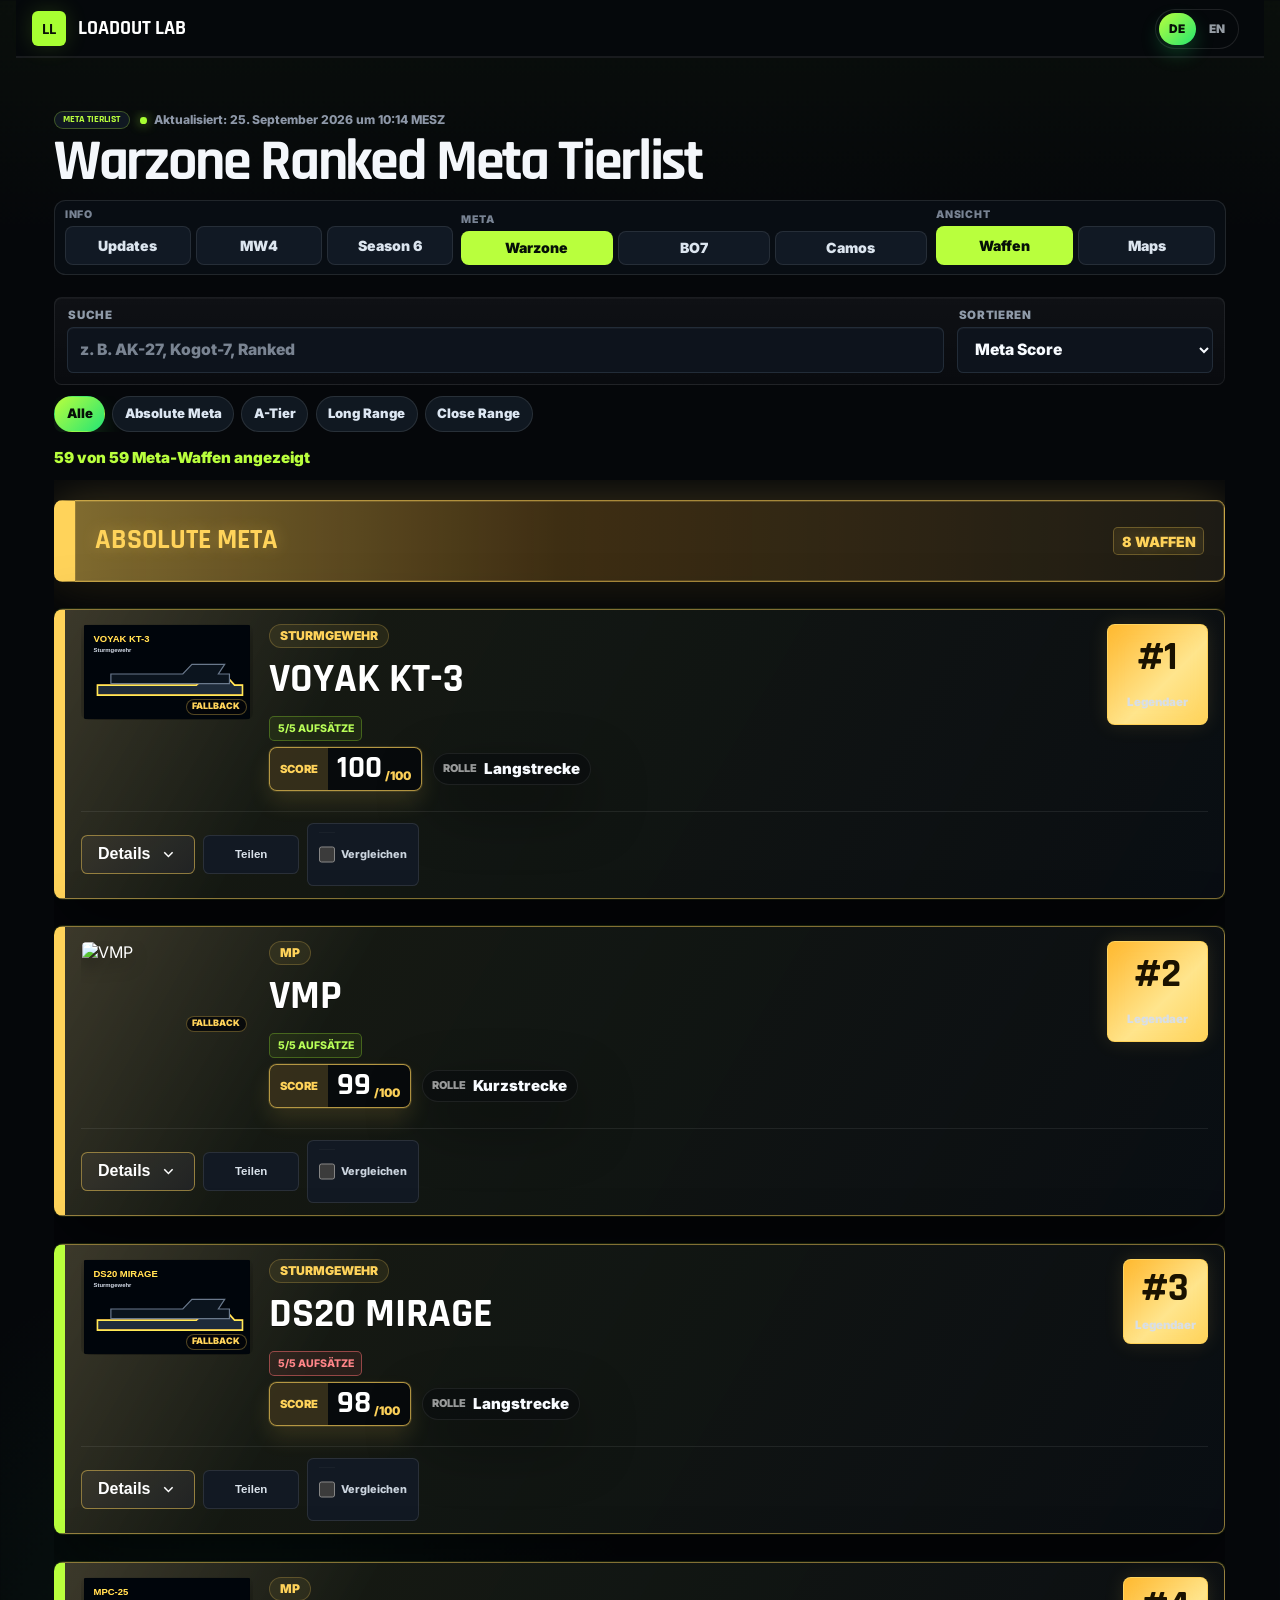
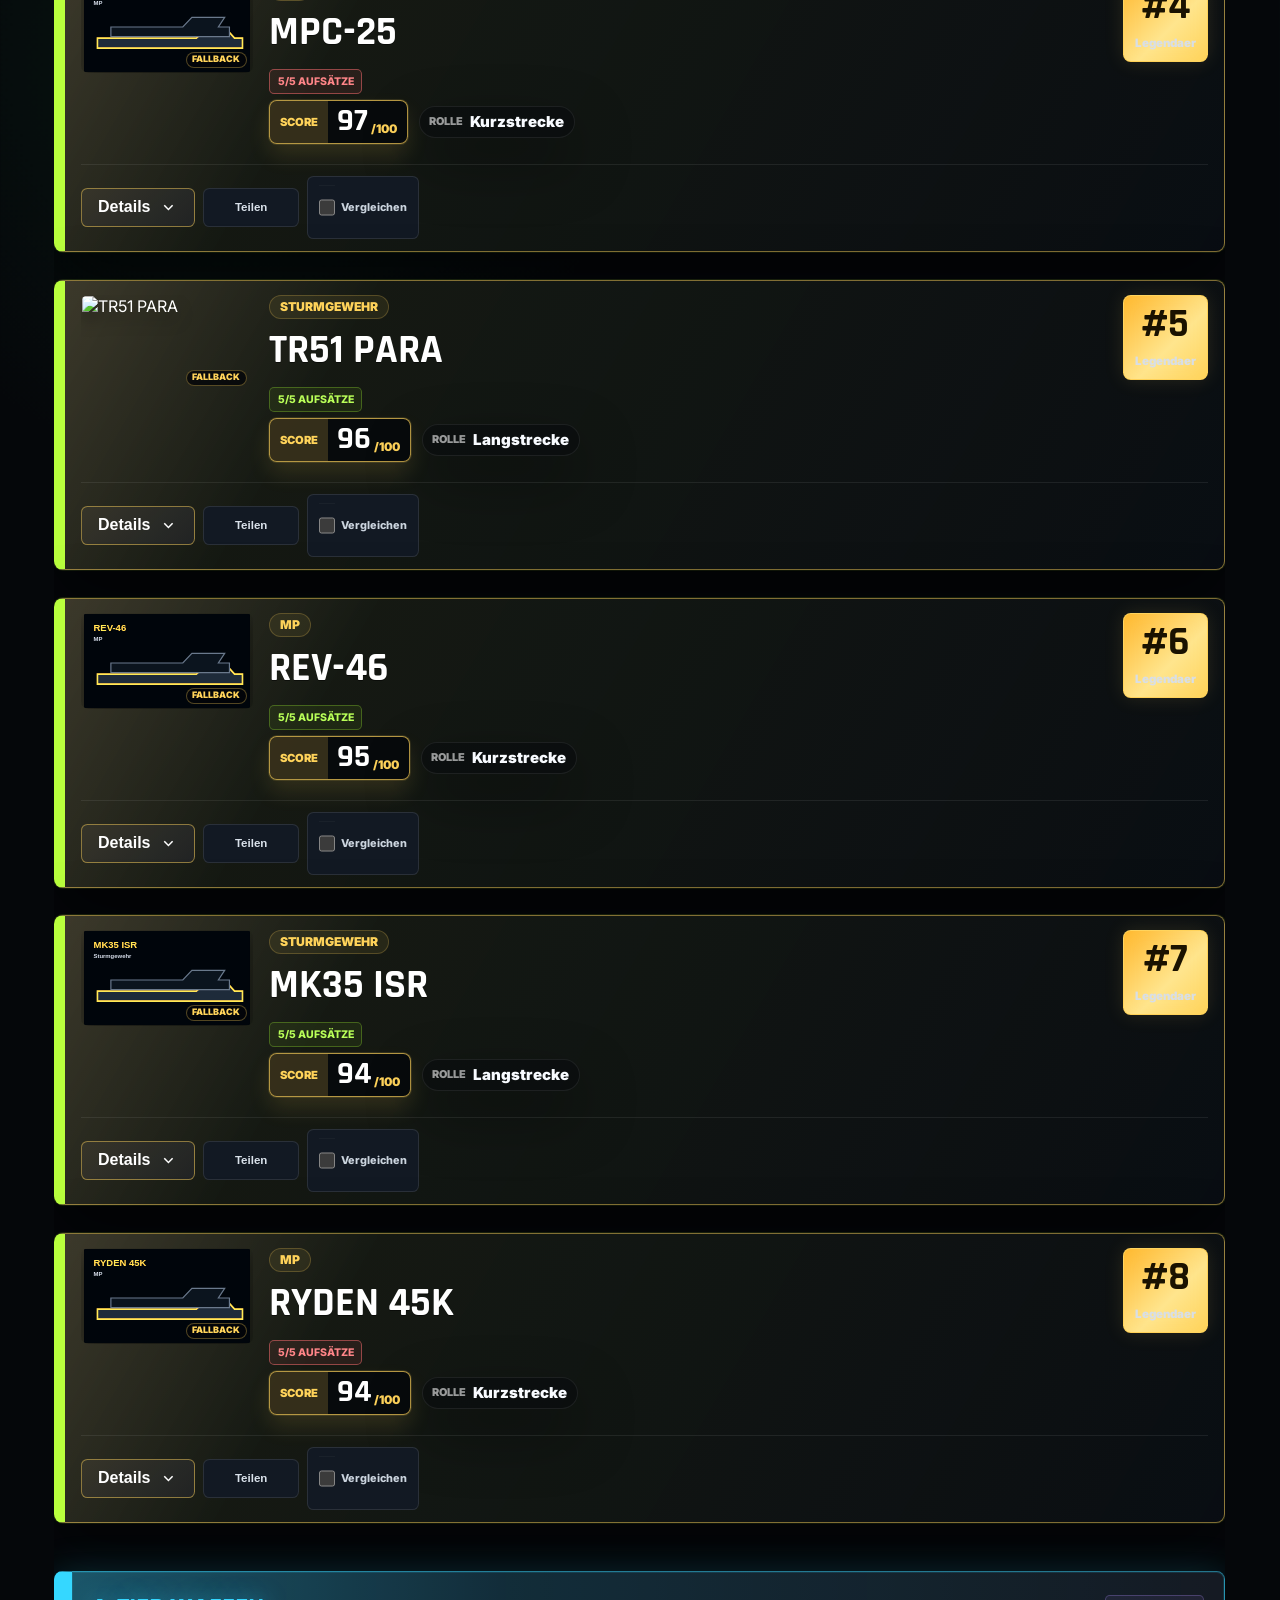
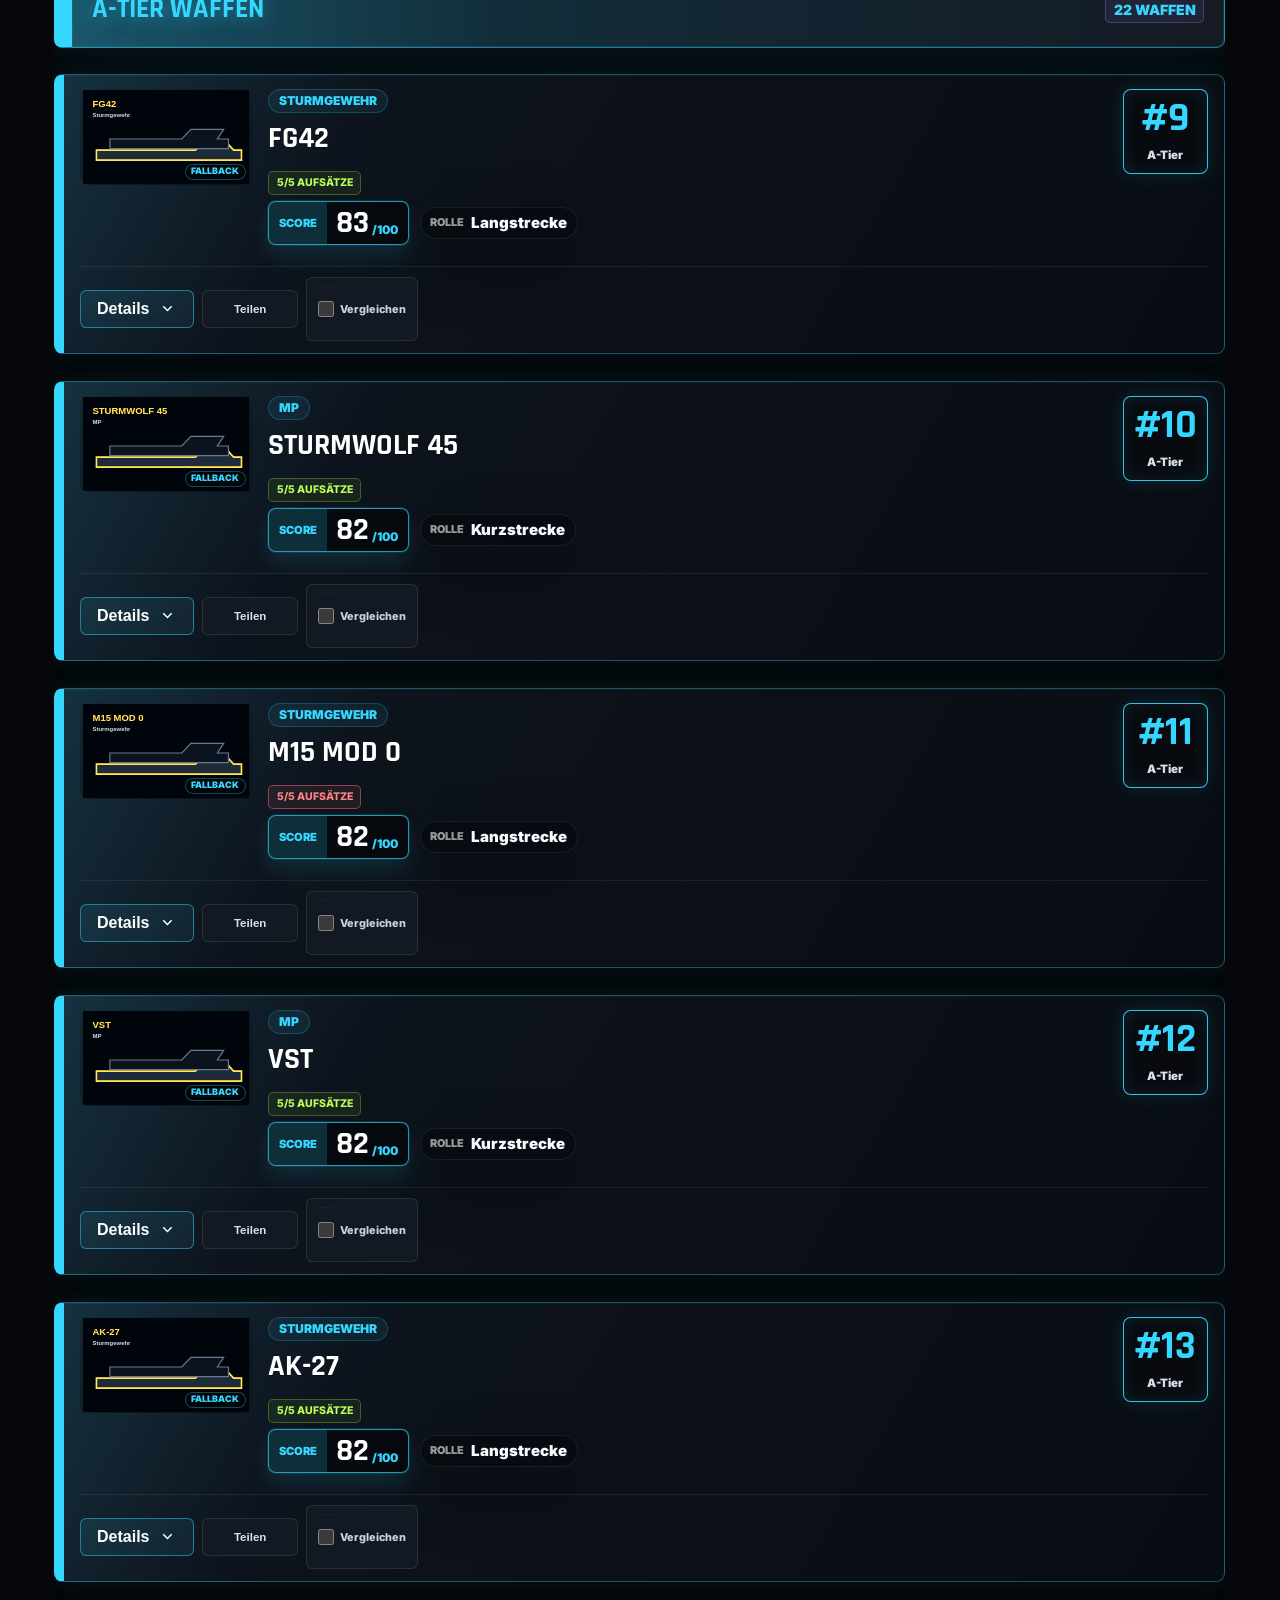
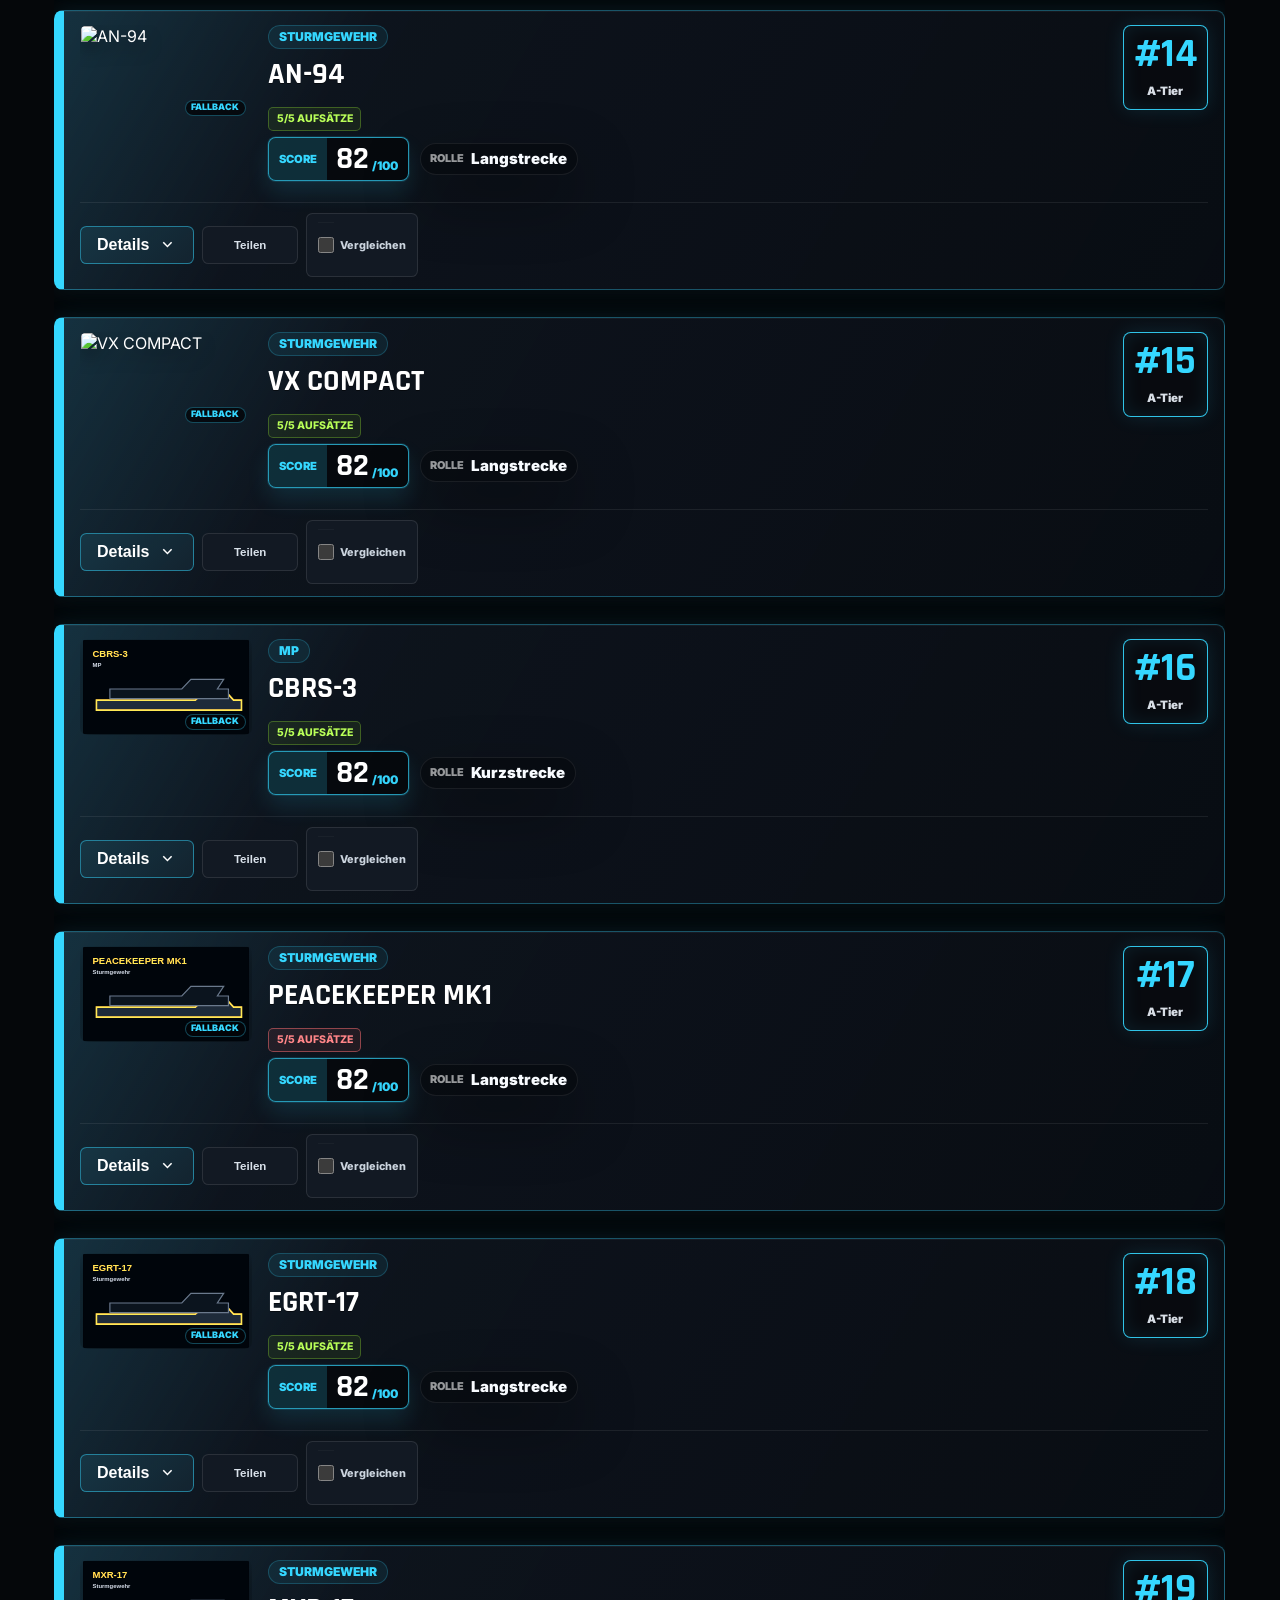
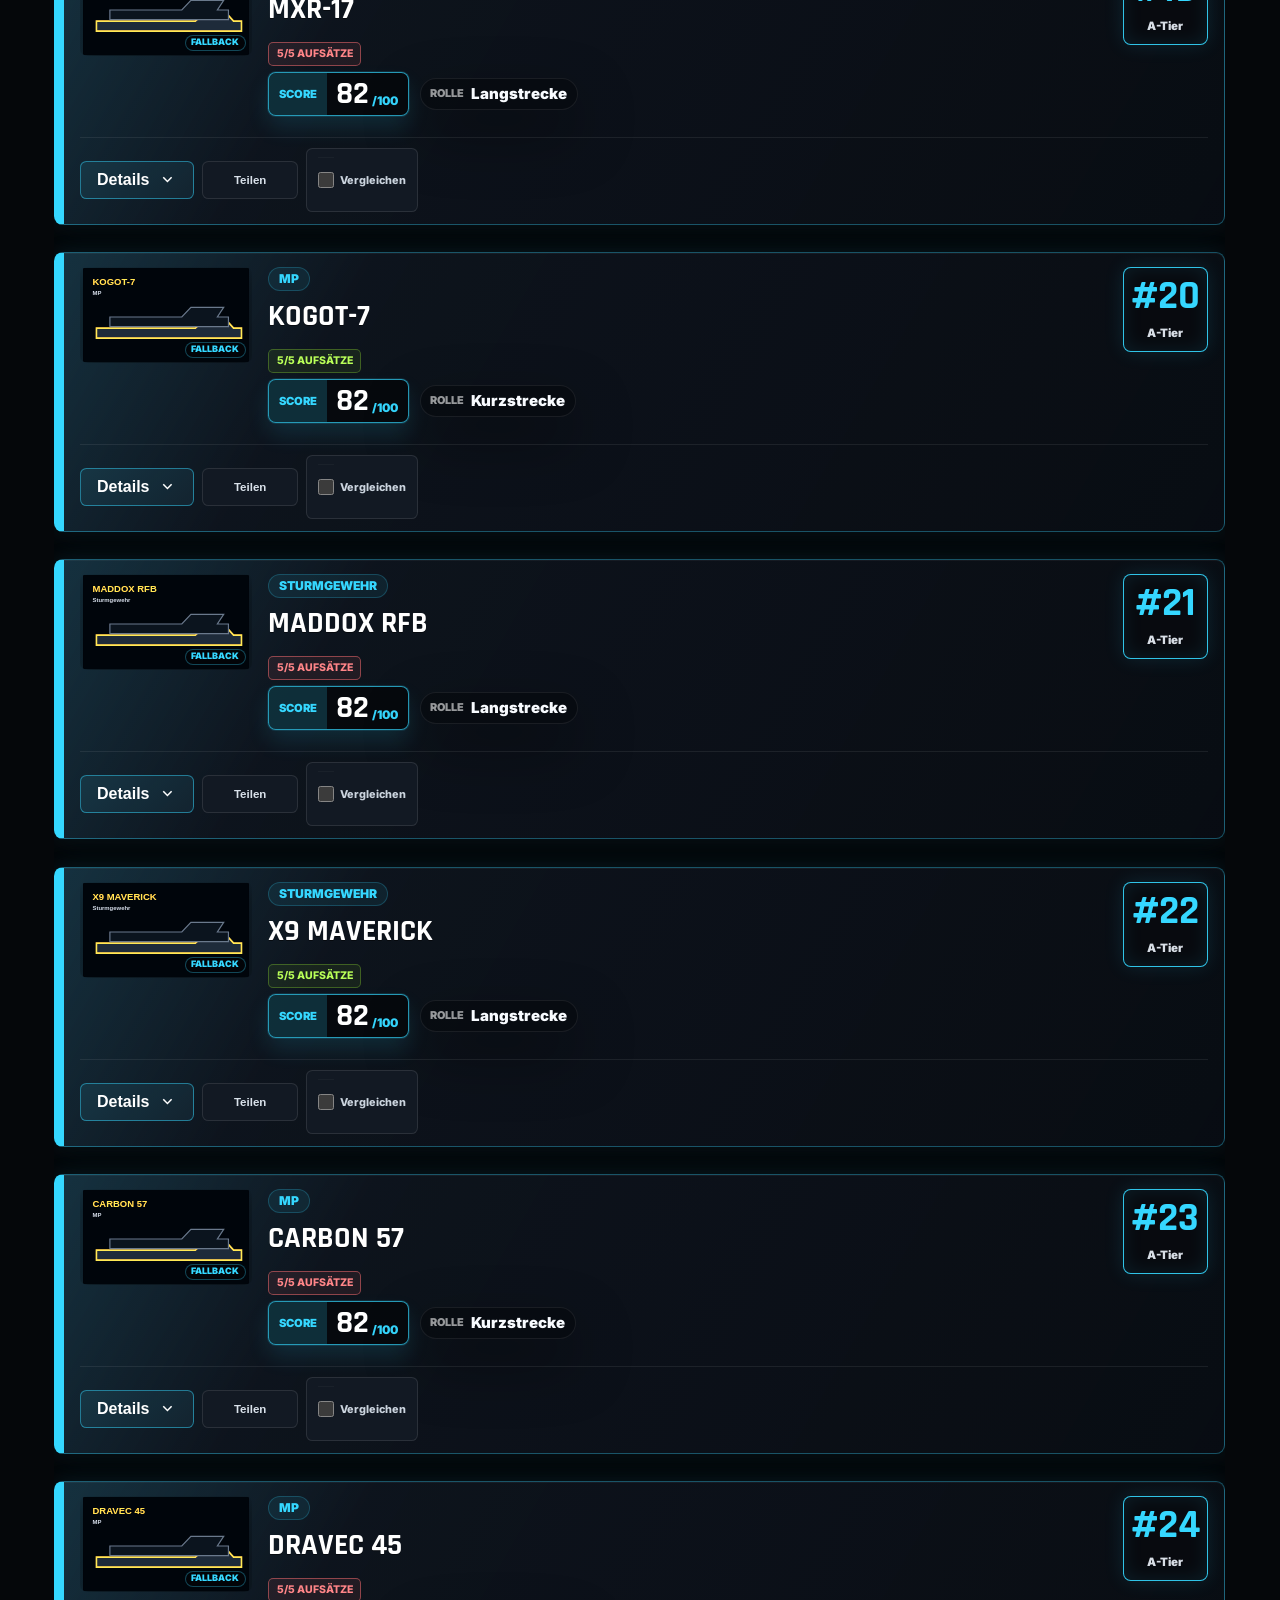
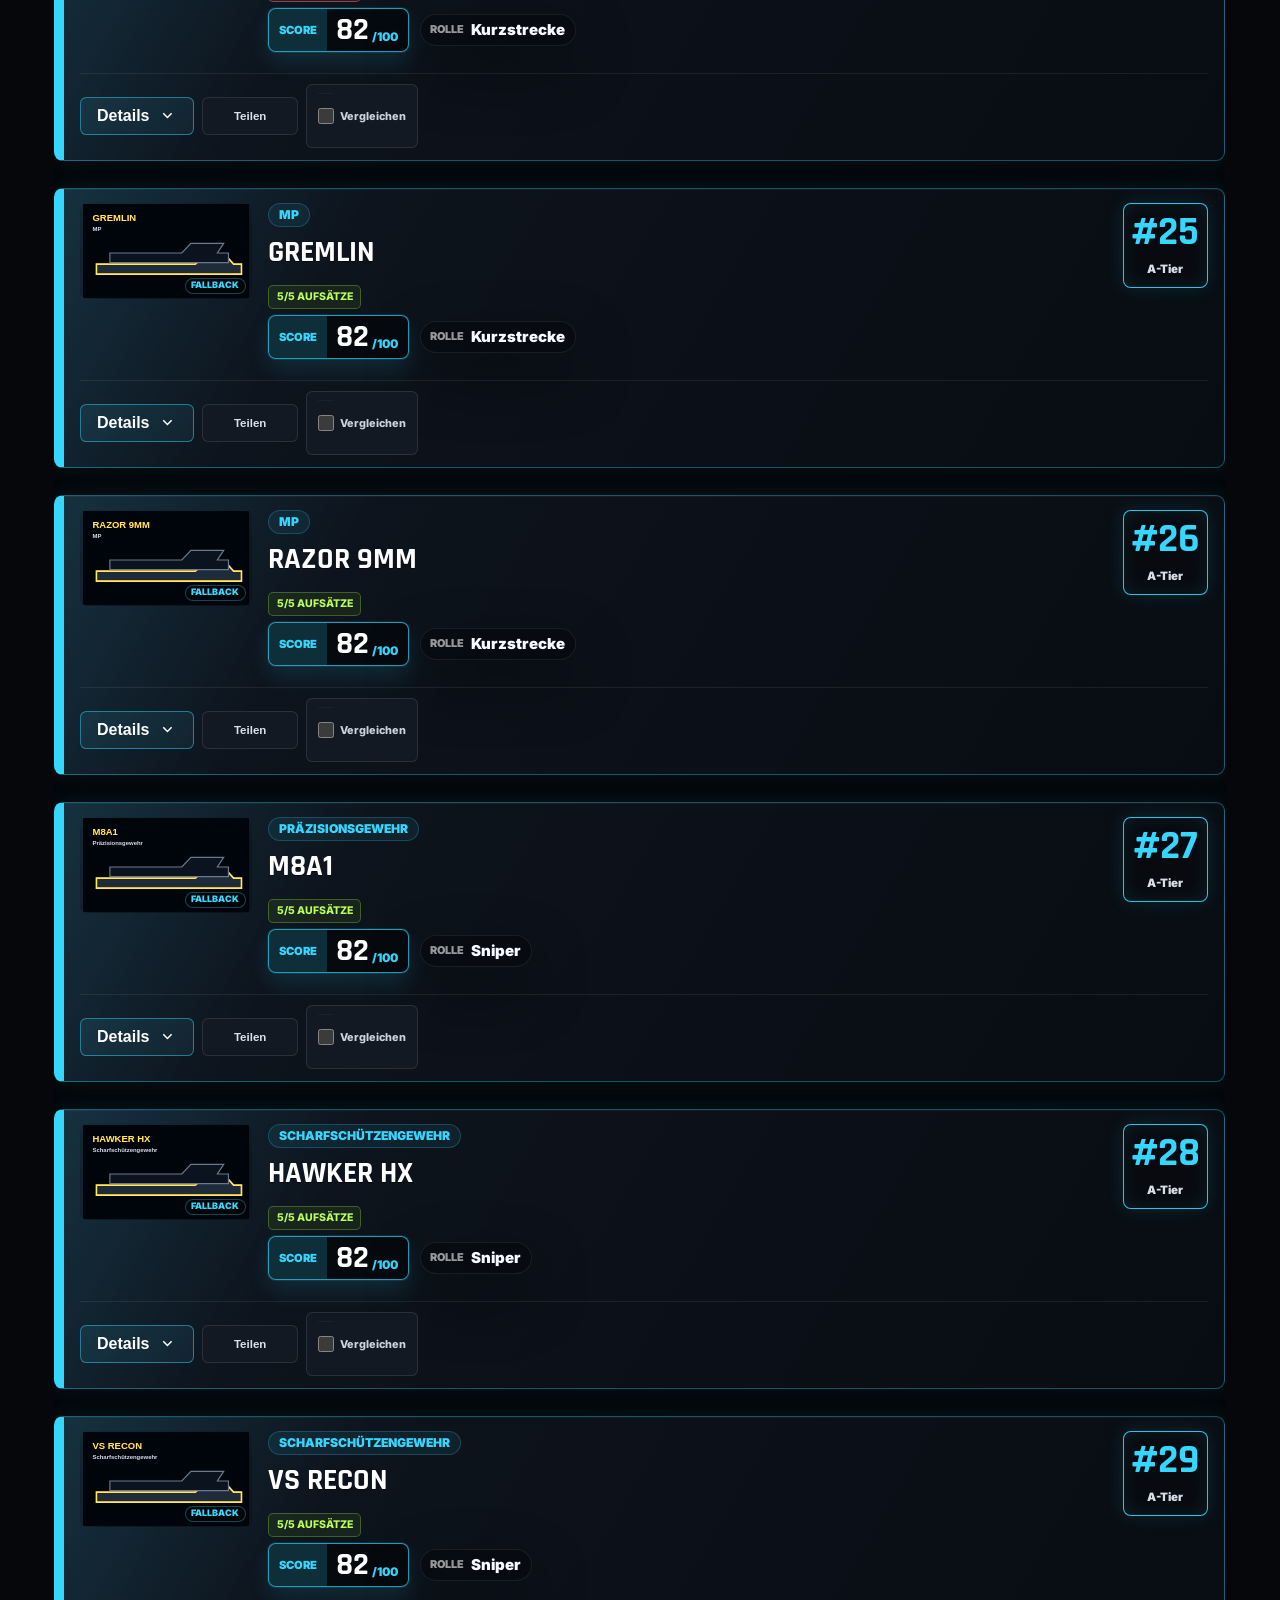
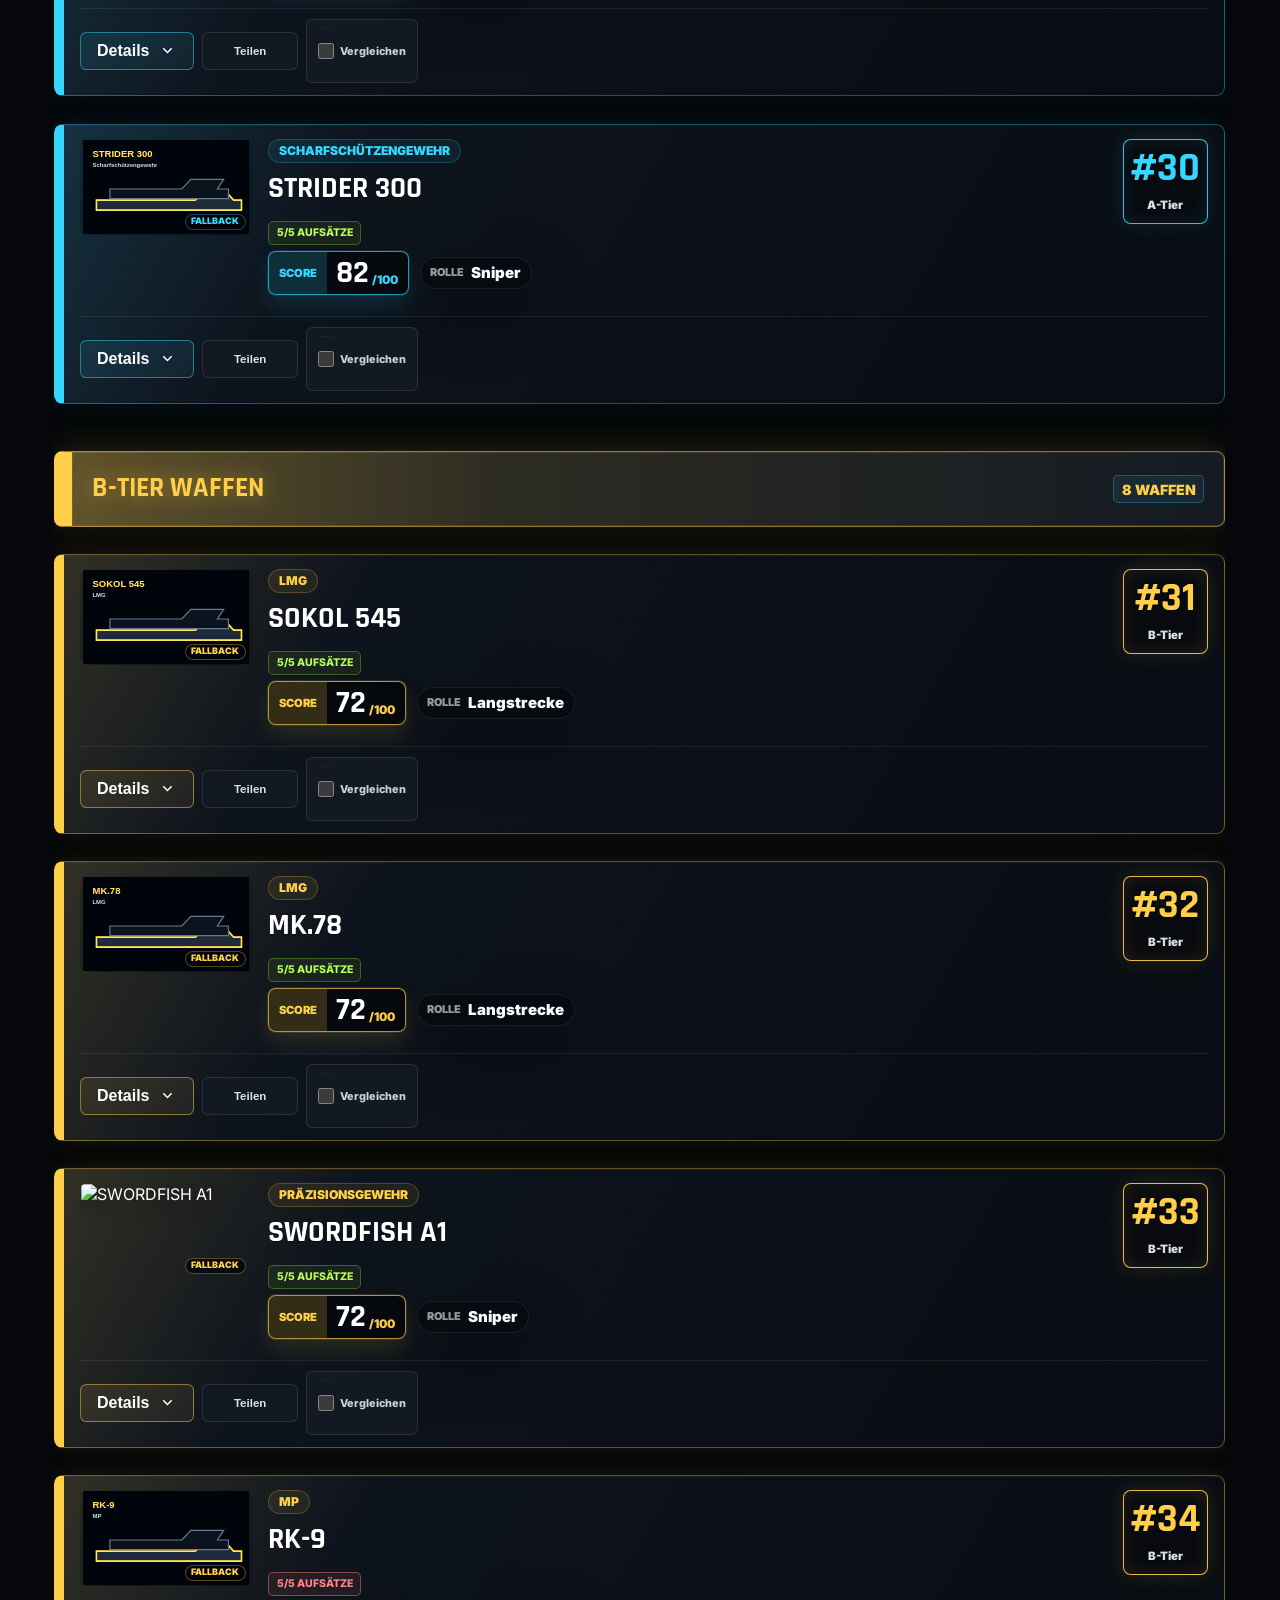
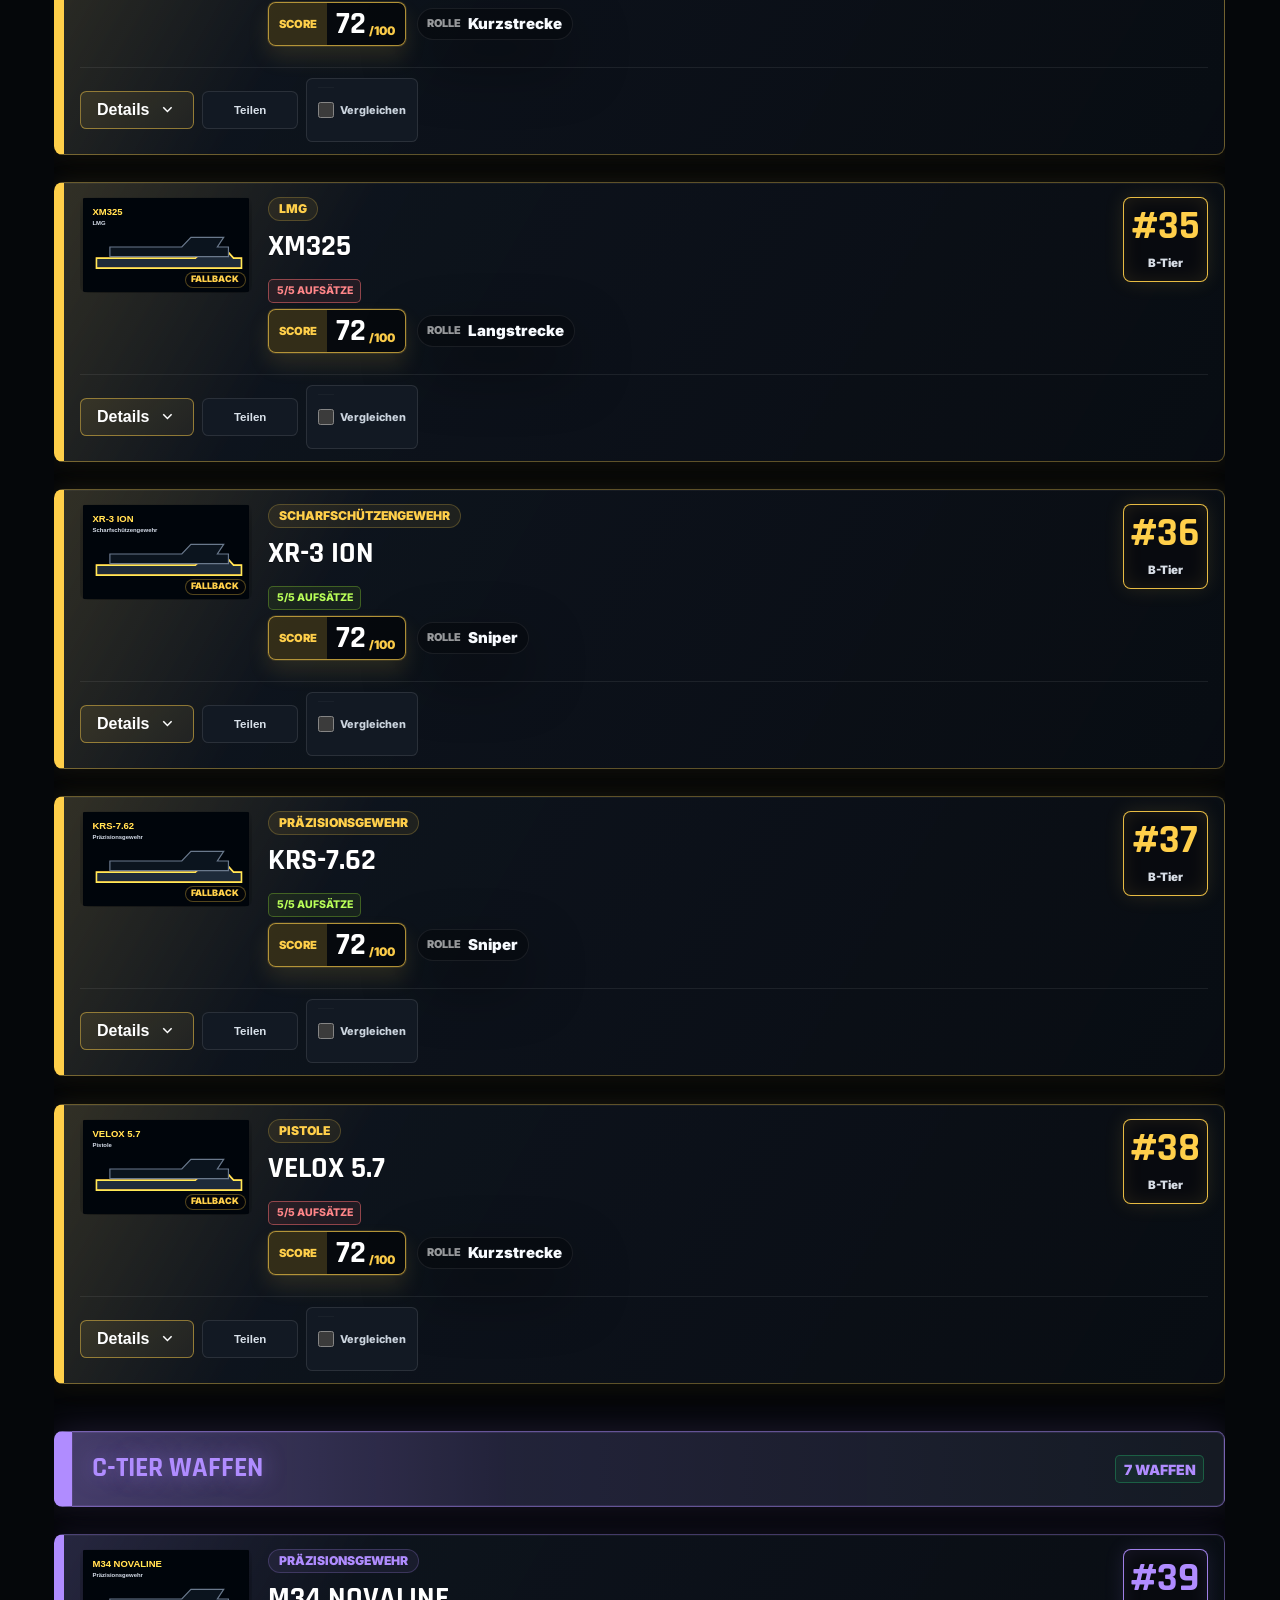
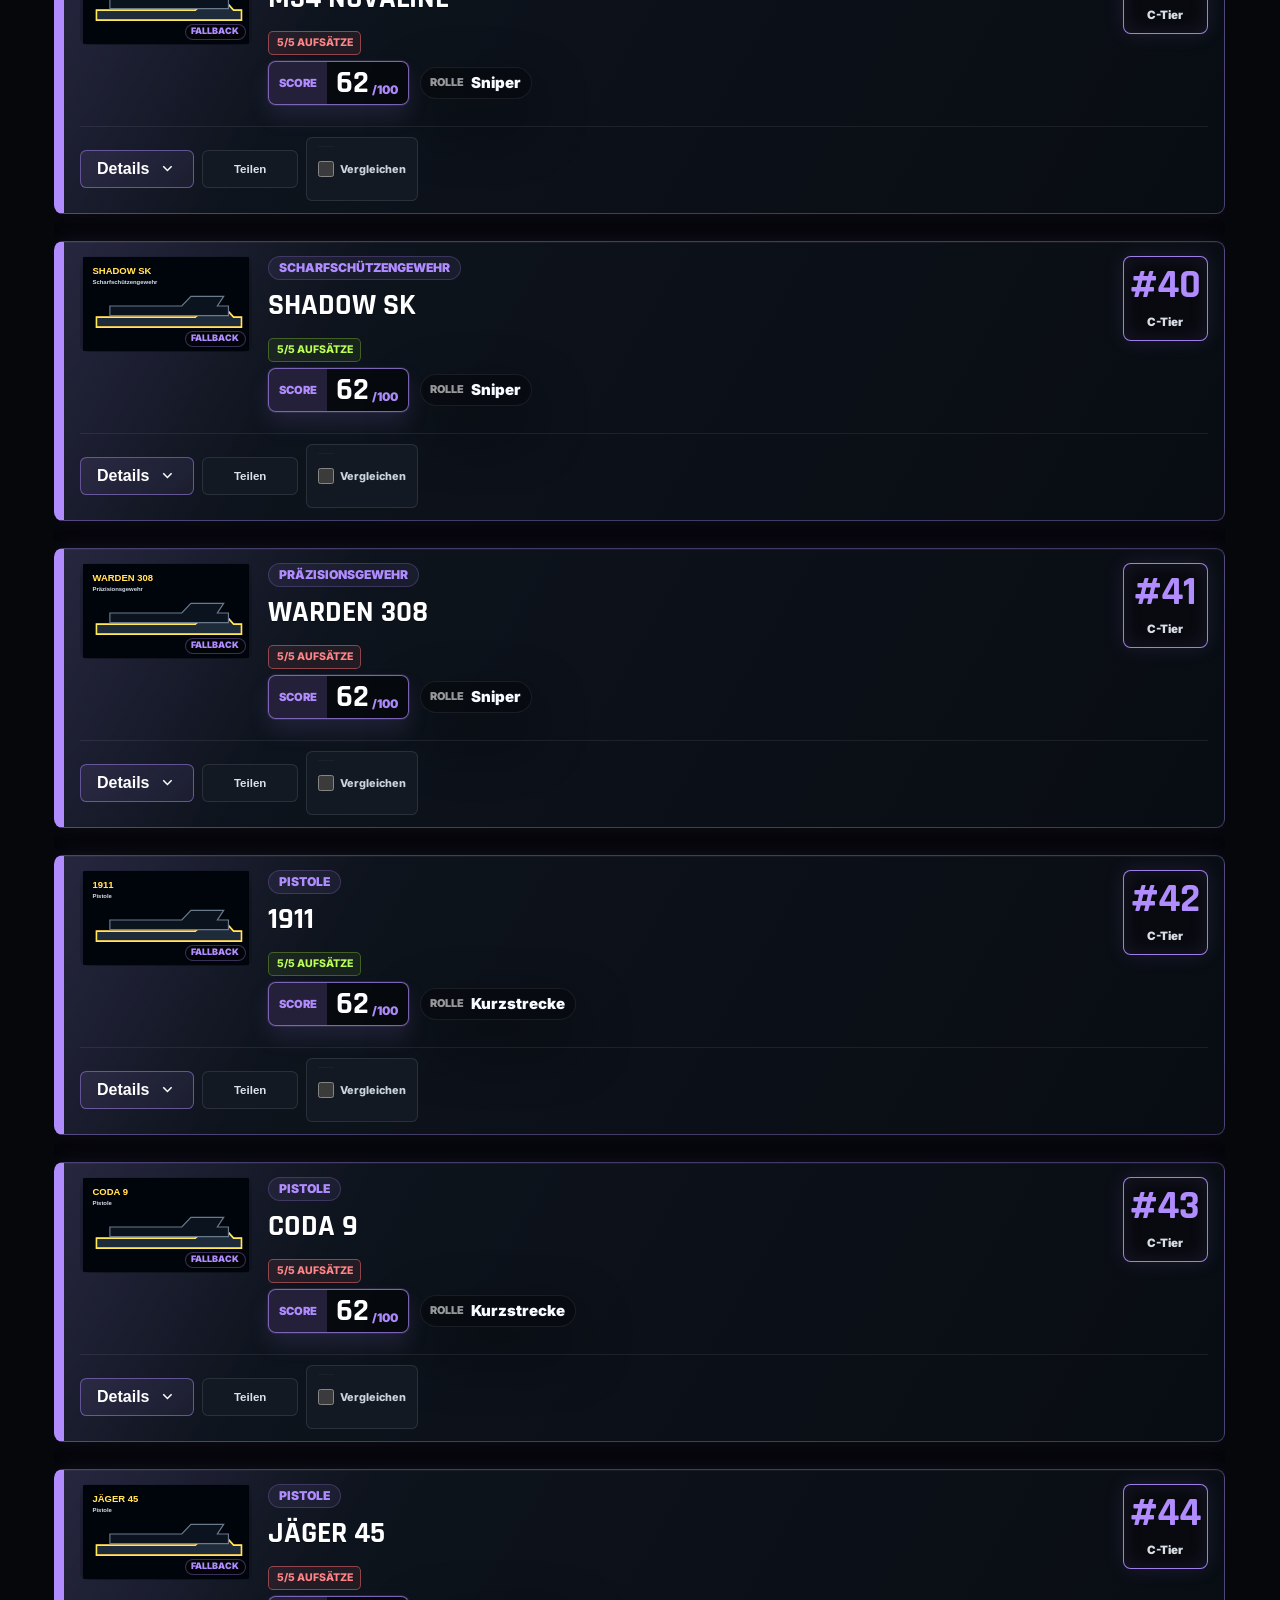
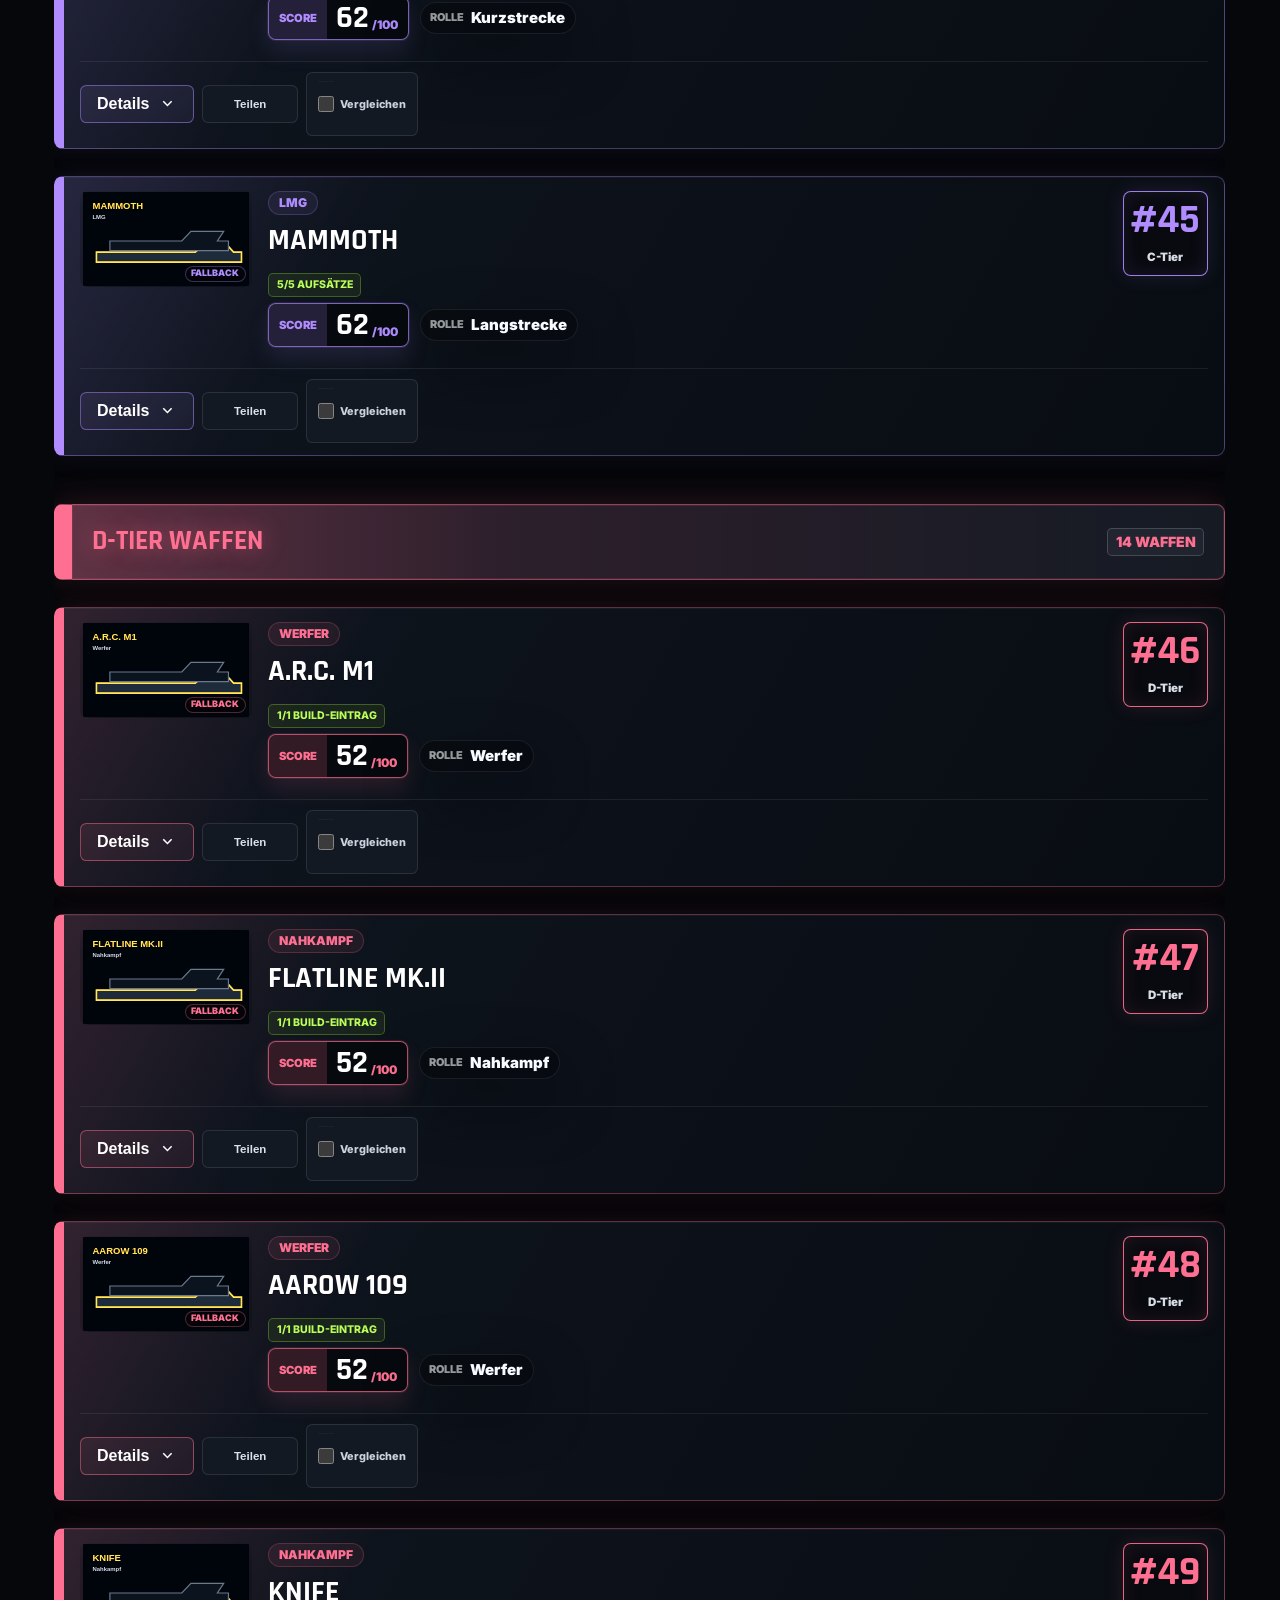
==== commit 0454e684: "Restore attachment fallbacks" ====
--- a/index.html
+++ b/index.html
@@ -4,19 +4,19 @@
     ><link rel="preconnect" href="https://fonts.googleapis.com"><link rel="preconnect" href="https://fonts.gstatic.com" crossorigin><link
       href="https://fonts.googleapis.com/css2?family=Rajdhani:wght@500;600;700&family=Inter:wght@400;500;600;700;800&display=swap"
       rel="stylesheet"
-     ><link rel="stylesheet" href="styles.css?v=20260512-official1"><link rel="stylesheet" href="meta-overrides.css?v=20260512-official1"><link rel="preconnect" href="https://imgs.callofduty.com" crossorigin><link rel="dns-prefetch" href="https://imgs.callofduty.com"><link rel="preconnect" href="https://www.callofduty.com"><link rel="stylesheet" href="modern-refresh.css?v=wzstats-attachments-20260925b"></head><body><header class="site-header"><a class="brand" href="#top" aria-label="Loadout Lab Startseite"><span class="brand-mark">LL</span><span>Loadout Lab</span></a><nav class="top-nav" aria-label="Hauptnavigation"><a href="#loadouts">Tierlist</a><a href="#intel">MW4</a><a href="#updates">Updates</a></nav></header><main id="top"><section id="loadouts" class="section loadout-section tier-first"><div class="section-heading"><p class="eyebrow">Meta Tierlist</p><h1 id="tierTitle">Warzone Ranked Meta Tierlist</h1><p id="tierDescription">
+     ><link rel="stylesheet" href="styles.css?v=20260512-official1"><link rel="stylesheet" href="meta-overrides.css?v=20260512-official1"><link rel="preconnect" href="https://imgs.callofduty.com" crossorigin><link rel="dns-prefetch" href="https://imgs.callofduty.com"><link rel="preconnect" href="https://www.callofduty.com"><link rel="stylesheet" href="modern-refresh.css?v=attachments-fallback-20260925"></head><body><header class="site-header"><a class="brand" href="#top" aria-label="Loadout Lab Startseite"><span class="brand-mark">LL</span><span>Loadout Lab</span></a><nav class="top-nav" aria-label="Hauptnavigation"><a href="#loadouts">Tierlist</a><a href="#intel">MW4</a><a href="#updates">Updates</a></nav></header><main id="top"><section id="loadouts" class="section loadout-section tier-first"><div class="section-heading"><p class="eyebrow">Meta Tierlist</p><h1 id="tierTitle">Warzone Ranked Meta Tierlist</h1><p id="tierDescription">
             Suche nach BO7-Waffen, Klasse oder Rolle. Die Liste gruppiert Builds
             nach Meta-Stufe und zeigt Pick-Rate, Handhabung, Code und Aufsätze.
-          </p><p class="updated-note">Aktualisiert: 25. September 2026 um 10:09 MESZ</p></div><div class="today-strip" aria-label="Heute wichtig"><article><span>Heute wichtig</span><strong>Season 03 Reloaded</strong><p>Season 04 ist live: Meta-Liste, Ranked-Einschätzung und Update-Infos sind auf den 4. Juni aktualisiert.</p></article><article><span>Meta bewegt sich</span><strong>Buffs & Nerfs</strong><p>DS20 Mirage ist laut WZStats aktuell #1, gefolgt von Carbon 57, AK-27, Dravec 45, MXR-17 und VST. A-Tier startet bei Voyak KT-3.</p></article><article><span>Weiter grinden</span><strong>Camos & Challenges</strong><p>Tarnungen sind nach Modus und Kategorie getrennt, inklusive Herausforderung.</p></article></div><div class="mode-switch primary-mode-switch" aria-label="Hauptansicht auswählen"><button class="mode-button update-mode-button" data-mode="updates" type="button">Updates</button><button class="mode-button mw4-mode-button" data-mode="mw4-info" type="button">MW4 Infos & Gerüchte</button><button class="mode-button season-mode-button season4-mode-button" data-mode="season4-info" type="button">Season 6</button></div><div class="mode-switch secondary-mode-switch" aria-label="Metaansicht auswählen"><button class="mode-button active" data-mode="warzone-ranked" type="button">Warzone Meta</button><button class="mode-button" data-mode="bo7-ranked" type="button">Black Ops 7 Meta</button><button class="mode-button camo-mode-button" data-mode="camos" type="button">Tarnungen</button></div><div class="content-tabs" id="contentTabs" aria-label="Ansicht auswählen"><button class="content-tab active" data-tab="weapons" type="button">Meta Waffen</button><button class="content-tab" data-tab="maps" type="button">Maps</button></div><div class="tab-panel active" data-panel="weapons"><div class="weapon-dashboard"><div class="controls" aria-label="Loadout Werkzeuge"><label class="search-box"><span>Suche</span><input id="loadoutSearch" type="search" placeholder="z. B. AK-27, Kogot-7, Ranked"></label><label class="select-box"><span>Sortieren</span><select id="sortSelect"><option value="score">Meta Score</option><option value="pick">Pick-Rate</option><option value="name">Name</option><option value="range">Reichweite</option></select></label></div><div class="toolbar" id="filterToolbar" aria-label="Loadout Filter"></div><div class="meta-patch-summary" id="metaPatchSummary"></div><div class="weapon-compare-panel" id="weaponComparePanel" aria-label="Meta Vergleich"></div><p class="result-count" id="resultCount" aria-live="polite"></p><div class="loadout-grid" id="loadoutGrid"></div></div></div><div id="maps" class="tab-panel maps-section" data-panel="maps" hidden><div class="map-panel"><p class="eyebrow">Map Control</p><h2 id="mapsTitle">Ranked Maps</h2><p id="mapsDescription"></p><ul class="callout-list" id="mapNotes"></ul><div class="map-insight"><div><span>Top Landing Spots</span><ol id="hotspotRank"></ol></div><div><span>Heatmap</span><div class="heat-legend" aria-label="Heatmap Legende"><i></i><p>Je größer und heller der Spot, desto höher der Landing-Anteil.</p></div></div></div></div><div class="map-board"><div class="map-board-header"><span id="mapsKicker">Rotation</span><strong id="mapsSummary">0 Maps</strong></div><div class="map-tabs" id="mapTabs" aria-label="Warzone Ranked Map auswählen"></div><div class="map-mode-grid" id="mapModeGrid"></div><ul class="source-list"><li><a href="https://www.callofduty.com/patchnotes/2026/04/call-of-duty-bo7-warzone-season-03-patch-notes?pubDate=20260402" target="_blank" rel="noreferrer">Warzone Ranked Patch Notes</a></li><li><a href="https://support.activision.com/black-ops-7/articles/black-ops-7-ranked-play" target="_blank" rel="noreferrer">BO7 Ranked Play Support</a></li><li><a href="https://dotesports.com/call-of-duty/news/black-ops-7-ranked-play-maps-and-modes" target="_blank" rel="noreferrer">BO7 Season 3 Map Pool</a></li></ul></div></div><div class="tab-panel camos-section" data-panel="camos" hidden><div class="camo-header"><div><p class="eyebrow">Camo Board</p><h2>Tarnungen & Mastery</h2><p>
+          </p><p class="updated-note">Aktualisiert: 25. September 2026 um 10:14 MESZ</p></div><div class="today-strip" aria-label="Heute wichtig"><article><span>Heute wichtig</span><strong>Season 03 Reloaded</strong><p>Season 04 ist live: Meta-Liste, Ranked-Einschätzung und Update-Infos sind auf den 4. Juni aktualisiert.</p></article><article><span>Meta bewegt sich</span><strong>Buffs & Nerfs</strong><p>DS20 Mirage ist laut WZStats aktuell #1, gefolgt von Carbon 57, AK-27, Dravec 45, MXR-17 und VST. A-Tier startet bei Voyak KT-3.</p></article><article><span>Weiter grinden</span><strong>Camos & Challenges</strong><p>Tarnungen sind nach Modus und Kategorie getrennt, inklusive Herausforderung.</p></article></div><div class="mode-switch primary-mode-switch" aria-label="Hauptansicht auswählen"><button class="mode-button update-mode-button" data-mode="updates" type="button">Updates</button><button class="mode-button mw4-mode-button" data-mode="mw4-info" type="button">MW4 Infos & Gerüchte</button><button class="mode-button season-mode-button season4-mode-button" data-mode="season4-info" type="button">Season 6</button></div><div class="mode-switch secondary-mode-switch" aria-label="Metaansicht auswählen"><button class="mode-button active" data-mode="warzone-ranked" type="button">Warzone Meta</button><button class="mode-button" data-mode="bo7-ranked" type="button">Black Ops 7 Meta</button><button class="mode-button camo-mode-button" data-mode="camos" type="button">Tarnungen</button></div><div class="content-tabs" id="contentTabs" aria-label="Ansicht auswählen"><button class="content-tab active" data-tab="weapons" type="button">Meta Waffen</button><button class="content-tab" data-tab="maps" type="button">Maps</button></div><div class="tab-panel active" data-panel="weapons"><div class="weapon-dashboard"><div class="controls" aria-label="Loadout Werkzeuge"><label class="search-box"><span>Suche</span><input id="loadoutSearch" type="search" placeholder="z. B. AK-27, Kogot-7, Ranked"></label><label class="select-box"><span>Sortieren</span><select id="sortSelect"><option value="score">Meta Score</option><option value="pick">Pick-Rate</option><option value="name">Name</option><option value="range">Reichweite</option></select></label></div><div class="toolbar" id="filterToolbar" aria-label="Loadout Filter"></div><div class="meta-patch-summary" id="metaPatchSummary"></div><div class="weapon-compare-panel" id="weaponComparePanel" aria-label="Meta Vergleich"></div><p class="result-count" id="resultCount" aria-live="polite"></p><div class="loadout-grid" id="loadoutGrid"></div></div></div><div id="maps" class="tab-panel maps-section" data-panel="maps" hidden><div class="map-panel"><p class="eyebrow">Map Control</p><h2 id="mapsTitle">Ranked Maps</h2><p id="mapsDescription"></p><ul class="callout-list" id="mapNotes"></ul><div class="map-insight"><div><span>Top Landing Spots</span><ol id="hotspotRank"></ol></div><div><span>Heatmap</span><div class="heat-legend" aria-label="Heatmap Legende"><i></i><p>Je größer und heller der Spot, desto höher der Landing-Anteil.</p></div></div></div></div><div class="map-board"><div class="map-board-header"><span id="mapsKicker">Rotation</span><strong id="mapsSummary">0 Maps</strong></div><div class="map-tabs" id="mapTabs" aria-label="Warzone Ranked Map auswählen"></div><div class="map-mode-grid" id="mapModeGrid"></div><ul class="source-list"><li><a href="https://www.callofduty.com/patchnotes/2026/04/call-of-duty-bo7-warzone-season-03-patch-notes?pubDate=20260402" target="_blank" rel="noreferrer">Warzone Ranked Patch Notes</a></li><li><a href="https://support.activision.com/black-ops-7/articles/black-ops-7-ranked-play" target="_blank" rel="noreferrer">BO7 Ranked Play Support</a></li><li><a href="https://dotesports.com/call-of-duty/news/black-ops-7-ranked-play-maps-and-modes" target="_blank" rel="noreferrer">BO7 Season 3 Map Pool</a></li></ul></div></div><div class="tab-panel camos-section" data-panel="camos" hidden><div class="camo-header"><div><p class="eyebrow">Camo Board</p><h2>Tarnungen & Mastery</h2><p>
                 Übersicht für besondere BO7- und Warzone-Tarnungen, inklusive Kategorie,
                 Status und Challenge-Hinweis zum Freischalten.
               </p></div><div class="camo-summary"><span id="camoCount">0</span><p>Tarnungen</p></div></div><div class="camo-progress-strip" aria-label="Tarnungsfortschritt"><article><span>Basis</span><strong>Kill-Meilensteine</strong><p>Erst Basis-Tarnungen einer Waffe abschließen.</p></article><article><span>Spezial</span><strong>Mini-Challenges</strong><p>Danach waffenspezifische Aufgaben erledigen.</p></article><article><span>Mastery</span><strong>Langzeit-Grind</strong><p>Finale Camos über vollständige Kategorien freischalten.</p></article></div><div class="camo-filter" id="camoFilter" aria-label="Tarnungen filtern"><button class="filter-button active" data-camo="Warzone" type="button">Warzone</button><button class="filter-button" data-camo="Multiplayer" type="button">Multiplayer</button><button class="filter-button" data-camo="Zombies" type="button">Zombies</button><button class="filter-button" data-camo="Endgame" type="button">Endgame</button></div><div class="camo-filter camo-category-filter" id="camoCategoryFilter" aria-label="Tarnungs-Kategorie filtern"><button class="filter-button active" data-camo-category="Military" type="button">Basis Tarnungen</button><button class="filter-button" data-camo-category="Special" type="button">Spezial Tarnungen</button><button class="filter-button" data-camo-category="Mastery" type="button">Mastery Tarnungen</button></div><div class="camo-grid" id="camoGrid"></div></div><div class="tab-panel mode-info-section" data-panel="mode-info" hidden><div class="mode-info-hero"><div><p class="eyebrow">Spielmodi</p><h2 id="modeInfoTitle">Multiplayer</h2><p id="modeInfoDescription"></p></div><span id="modeInfoKicker">BO7</span></div><div class="mode-info-tabs" id="modeInfoTabs" aria-label="Spielmodus auswählen" hidden><button class="filter-button active" data-mode-info="multiplayer" type="button">Multiplayer</button><button class="filter-button" data-mode-info="warzone" type="button">Warzone</button><button class="filter-button" data-mode-info="zombies" type="button">Zombies</button><button class="filter-button" data-mode-info="endgame" type="button">Endgame</button></div><div class="mode-info-layout"><article class="mode-info-main"><img id="modeInfoImage" src="https://imgs.callofduty.com/content/dam/atvi/callofduty/cod-touchui/blog/seasons/blackops7/season-03/maps/mp/BO7_S3_Maps_Plaza.webp" alt="Black Ops 7 Multiplayer Map Plaza" loading="lazy"><div class="mode-info-body"><div class="mode-info-stat-grid" id="modeInfoStats"></div><section class="mode-update-box" aria-label="Nächstes Update"><div><span>Nächstes Update</span><strong id="modeInfoUpdateTime"></strong></div><p id="modeInfoUpdateSummary"></p></section><div class="mode-info-card-grid" id="modeInfoCards"></div><div class="mode-image-gallery" id="modeInfoGallery"></div></div></article><aside class="mode-info-side"><h3>Einordnung</h3><ul class="callout-list" id="modeInfoTips"></ul><div class="official-note"><strong>Hinweis:</strong>
                 Infos sind für Loadout Lab zusammengefasst und werden mit offiziellen Season- und Patch-Updates abgeglichen.
               </div></aside></div></div><div class="tab-panel updates-section" data-panel="updates" hidden><div class="updates-hero"><div><p class="eyebrow">Update Radar</p><h2>Offizielle Call of Duty Updates</h2><p>
                 Nur bestätigte Meldungen aus offiziellen Call-of-Duty-Quellen. Klicke eine Karte an, um die kompakte Zusammenfassung zu öffnen.
-              </p></div><span>Stand: 25. September 2026 um 10:09 MESZ</span></div><div class="update-priority-grid" aria-label="Schnelle Update Übersicht">
+              </p></div><span>Stand: 25. September 2026 um 10:14 MESZ</span></div><div class="update-priority-grid" aria-label="Schnelle Update Übersicht">
             <article><span>Aktuell</span><strong>Call of Duty: Warzone Season 06 Patch Notes</strong><p>24. September 2026: Players will no longer drop $500 on death if they have no cash when eliminated by self-inflicted damage.</p></article>
-            <article><span>Live</span><strong>Neue Meldungen</strong><p>Aktualisiert am 25. September 2026 um 10:09 MESZ.</p></article>
+            <article><span>Live</span><strong>Neue Meldungen</strong><p>Aktualisiert am 25. September 2026 um 10:14 MESZ.</p></article>
             <article><span>Weitere Updates</span><strong>Call of Duty: Modern Warfare 4 Beta Patch Notes</strong><p>1. September 2026: As we wrap up the Modern Warfare 4 Beta tonight, we want to thank the millions of players who jumped in every day to play. The Beta gave us many different perspectives and points of view on feedback. Your experiences have been at the core of our work throug...</p></article>
           </div>
           <div class="mode-info-tabs update-mode-tabs" id="updateModeTabs" aria-label="Update-Kategorie auswählen"><button class="filter-button active" data-update-view="all" type="button">Alle Updates</button><button class="filter-button" data-update-view="warzone" type="button">Warzone</button><button class="filter-button" data-update-view="multiplayer" type="button">Multiplayer</button><button class="filter-button" data-update-view="zombies" type="button">Zombies</button><button class="filter-button" data-update-view="endgame" type="button">Endgame</button></div><div class="update-mode-panel" id="updateModePanel" hidden><div class="mode-info-hero"><div><p class="eyebrow">Modus Update</p><h2 id="updateModeTitle"></h2><p id="updateModeDescription"></p></div><span id="updateModeKicker"></span></div><div class="mode-info-layout"><article class="mode-info-main"><img id="updateModeImage" src="https://imgs.callofduty.com/content/dam/atvi/callofduty/cod-touchui/patchnotes/body/bo7/wz/s03/Big-Map-Rotation.jpg" alt="Warzone Big Map Rotation" loading="lazy"><div class="mode-info-body"><div class="mode-info-stat-grid" id="updateModeStats"></div><section class="mode-update-box" aria-label="Nächstes Update"><div><span>Nächstes Update</span><strong id="updateModeUpdateTime"></strong></div><p id="updateModeUpdateSummary"></p></section><div class="mode-info-card-grid" id="updateModeCards"></div><div class="mode-image-gallery" id="updateModeGallery"></div></div></article><aside class="mode-info-side"><h3>Einordnung</h3><ul class="callout-list" id="updateModeTips"></ul></aside></div></div><div class="update-board">
@@ -155,7 +155,7 @@
         Loadout Lab ist ein fan-made COD Info Hub. Nicht offiziell mit Activision oder Call of Duty verbunden.
       </p><a href="#top">Zurück nach oben</a></footer>
     <script>
-      window.__loadoutLabMetaVersion = "wzstats-attachments-20260925b";
+      window.__loadoutLabMetaVersion = "attachments-fallback-20260925";
       (function () {
         const originalFetch = window.fetch ? window.fetch.bind(window) : null;
         if (!originalFetch) return;
@@ -176,8 +176,8 @@
         };
       }());
     </script>
-    <script src="script.js?v=wzstats-attachments-20260925b" defer></script>
-    <script src="meta-fast.js?v=wzstats-attachments-20260925b" defer></script>
-    <script src="loadout-runtime.js?v=wzstats-attachments-20260925b" defer></script>
+    <script src="script.js?v=attachments-fallback-20260925" defer></script>
+    <script src="meta-fast.js?v=attachments-fallback-20260925" defer></script>
+    <script src="loadout-runtime.js?v=attachments-fallback-20260925" defer></script>
   </body></html>
 
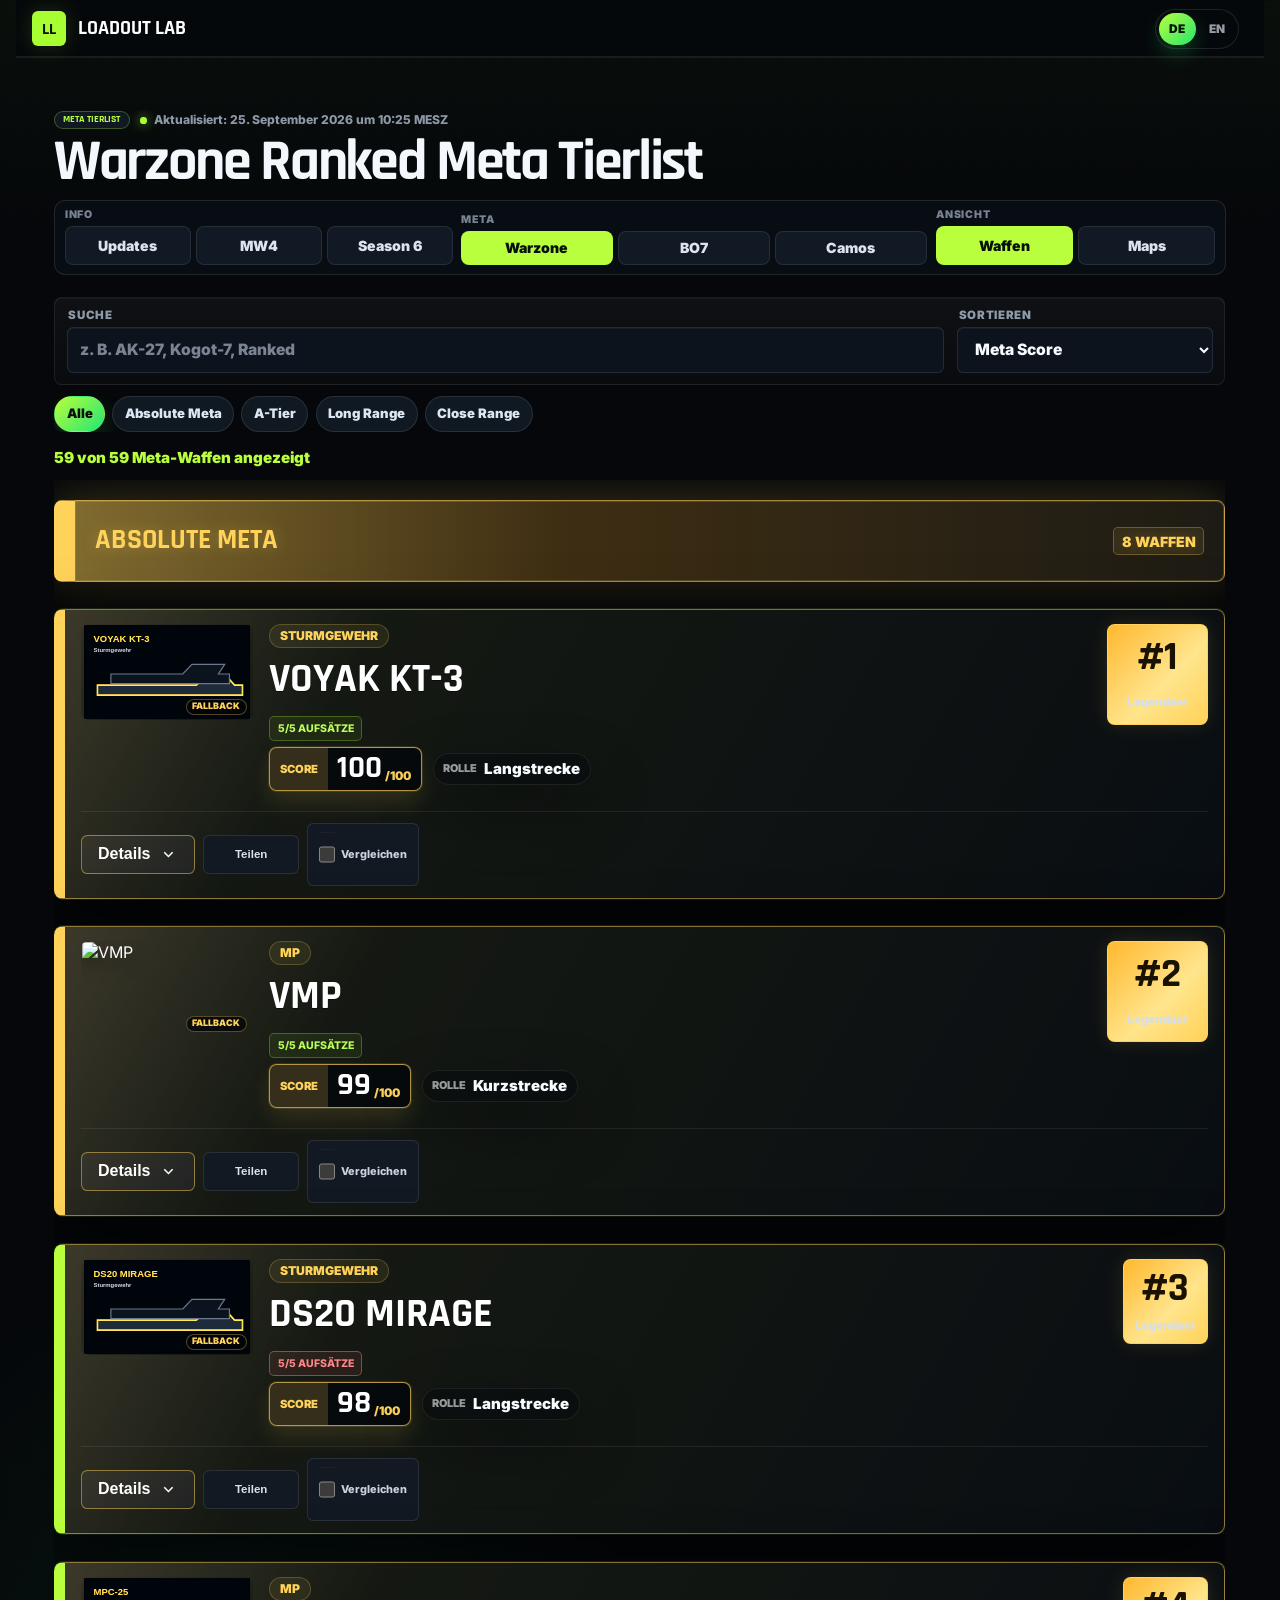
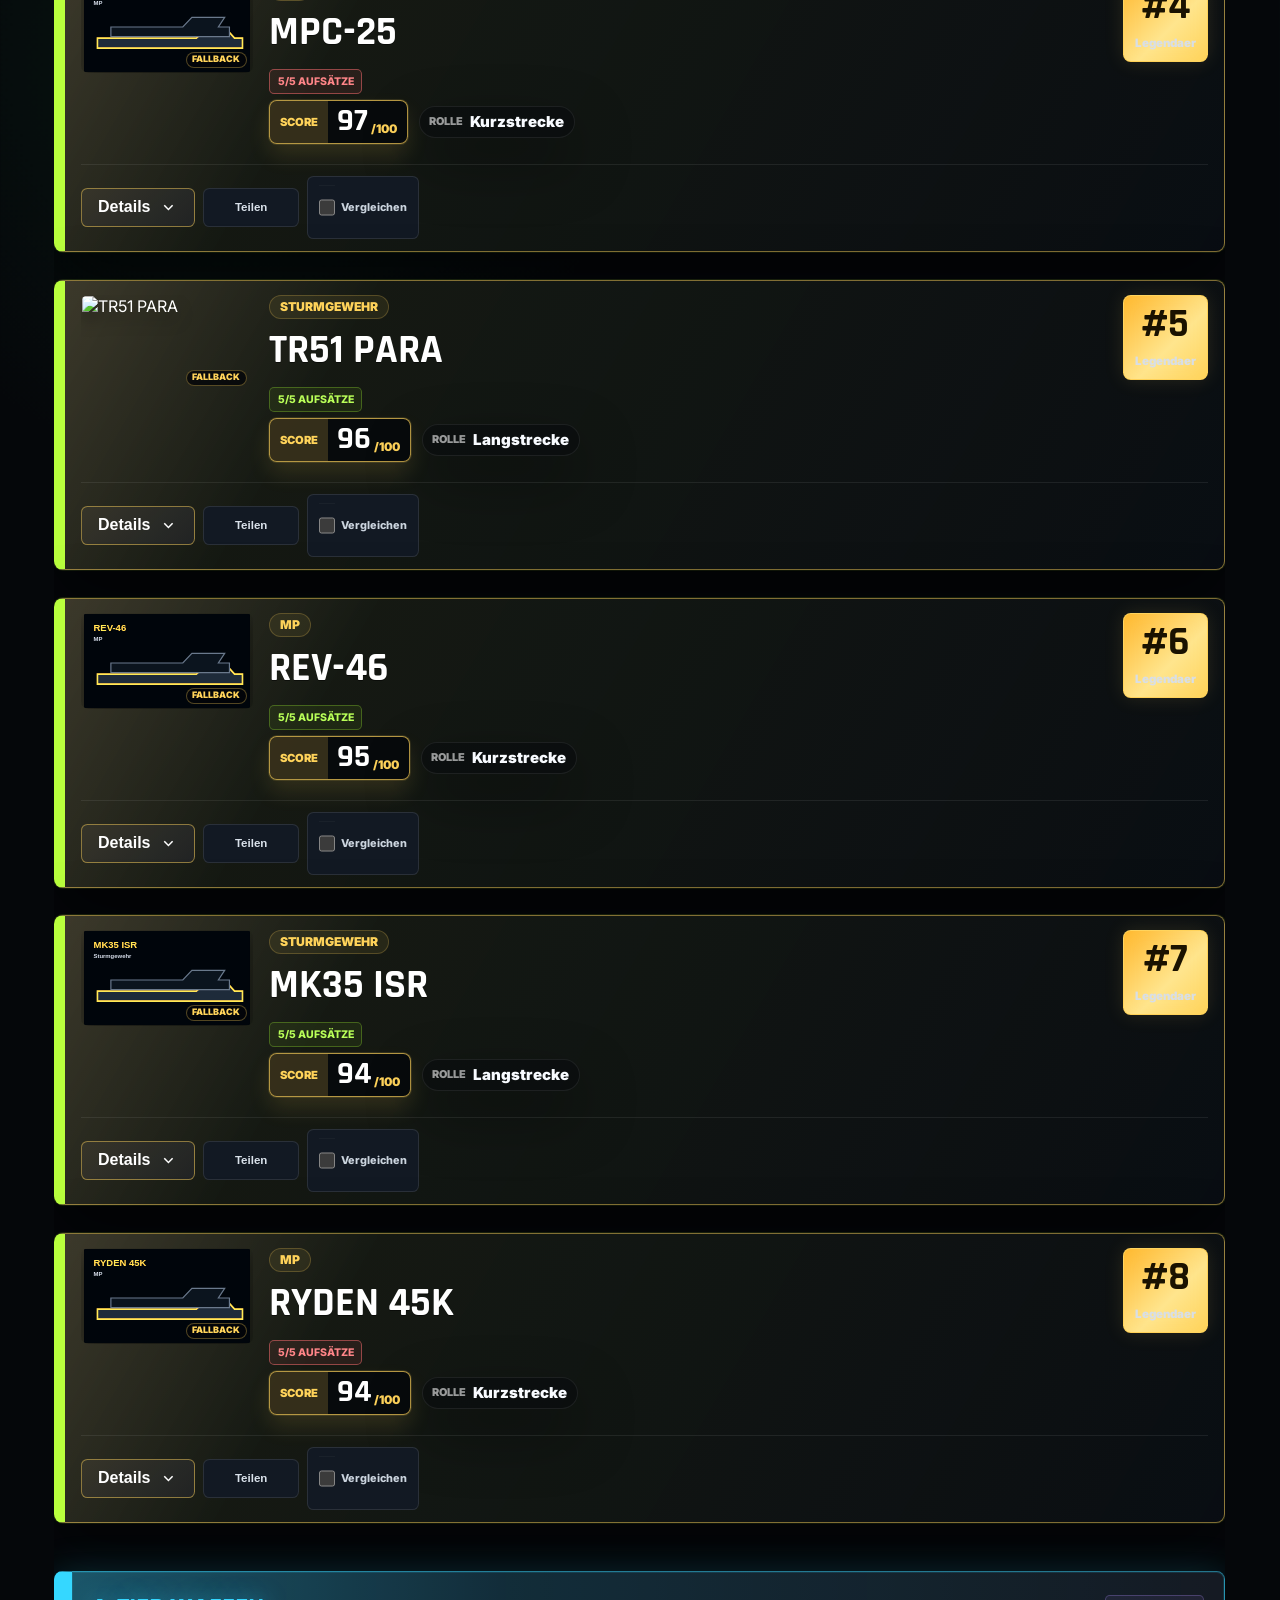
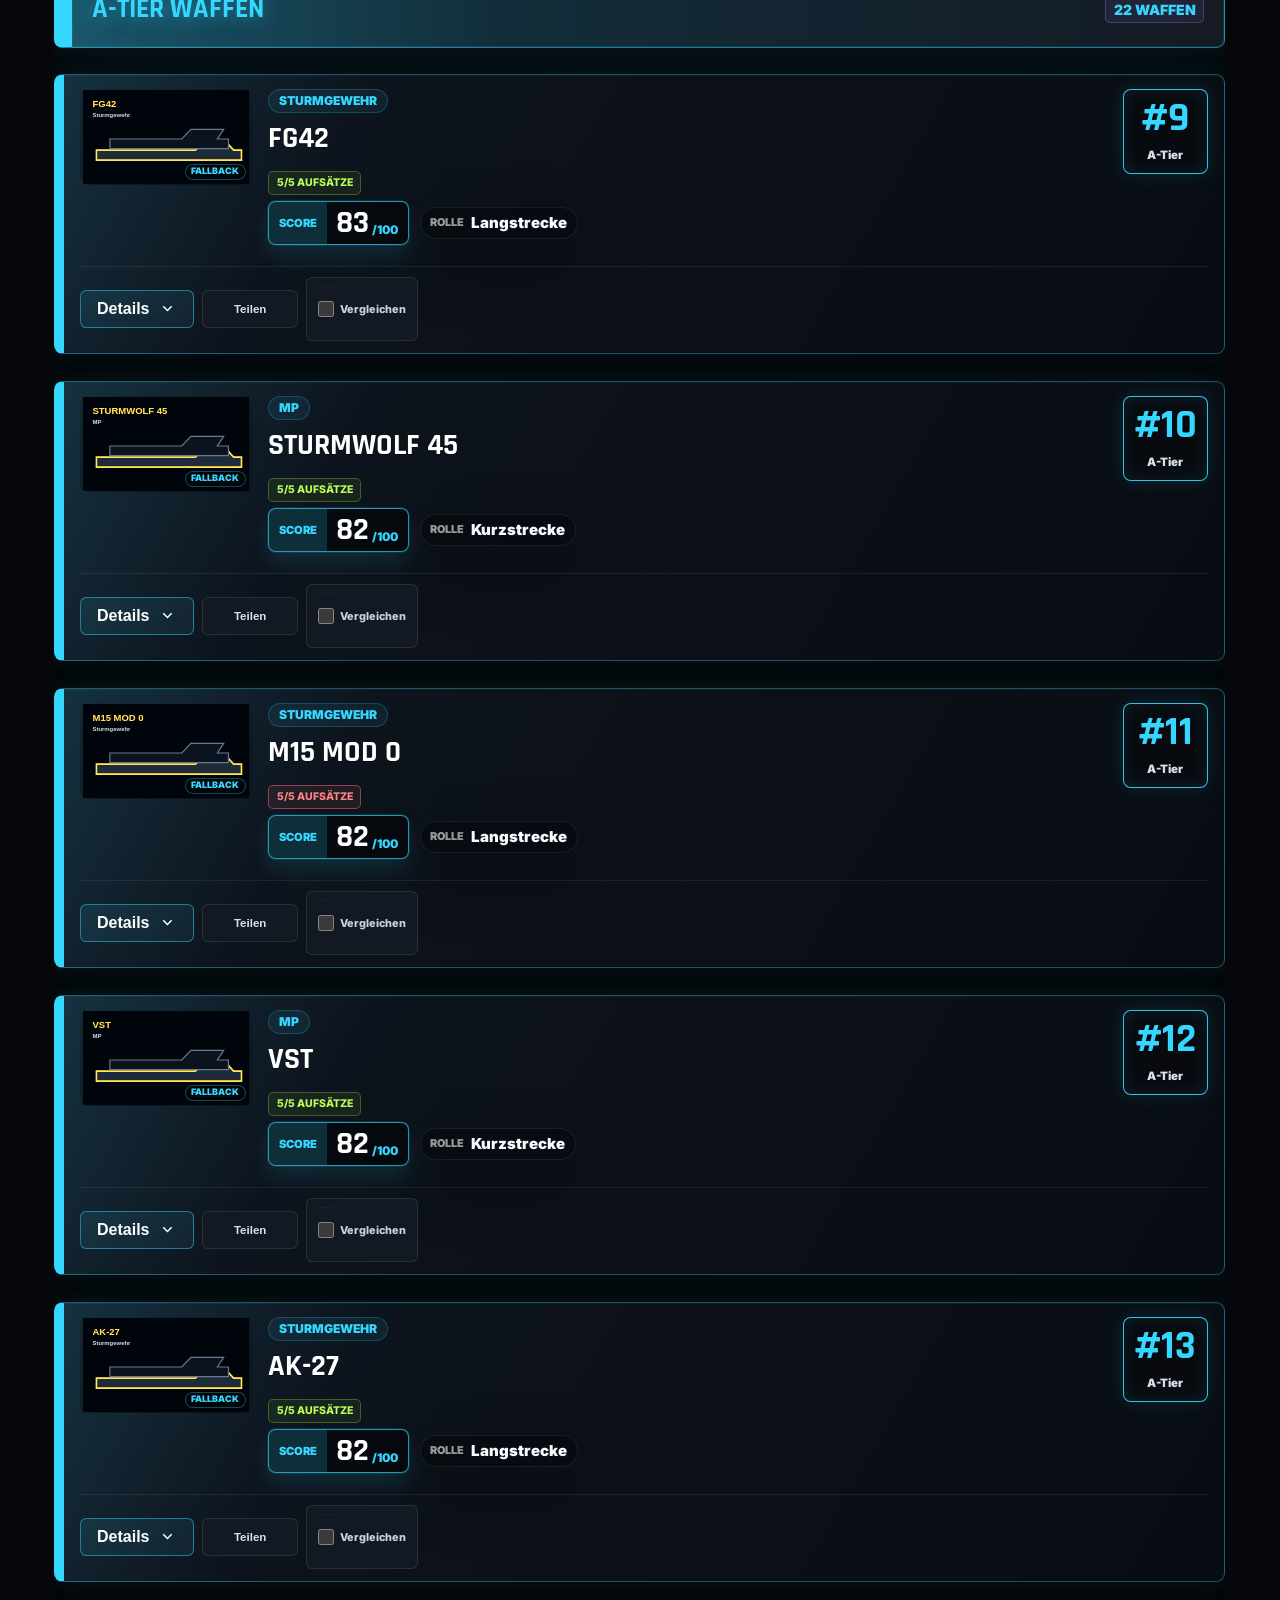
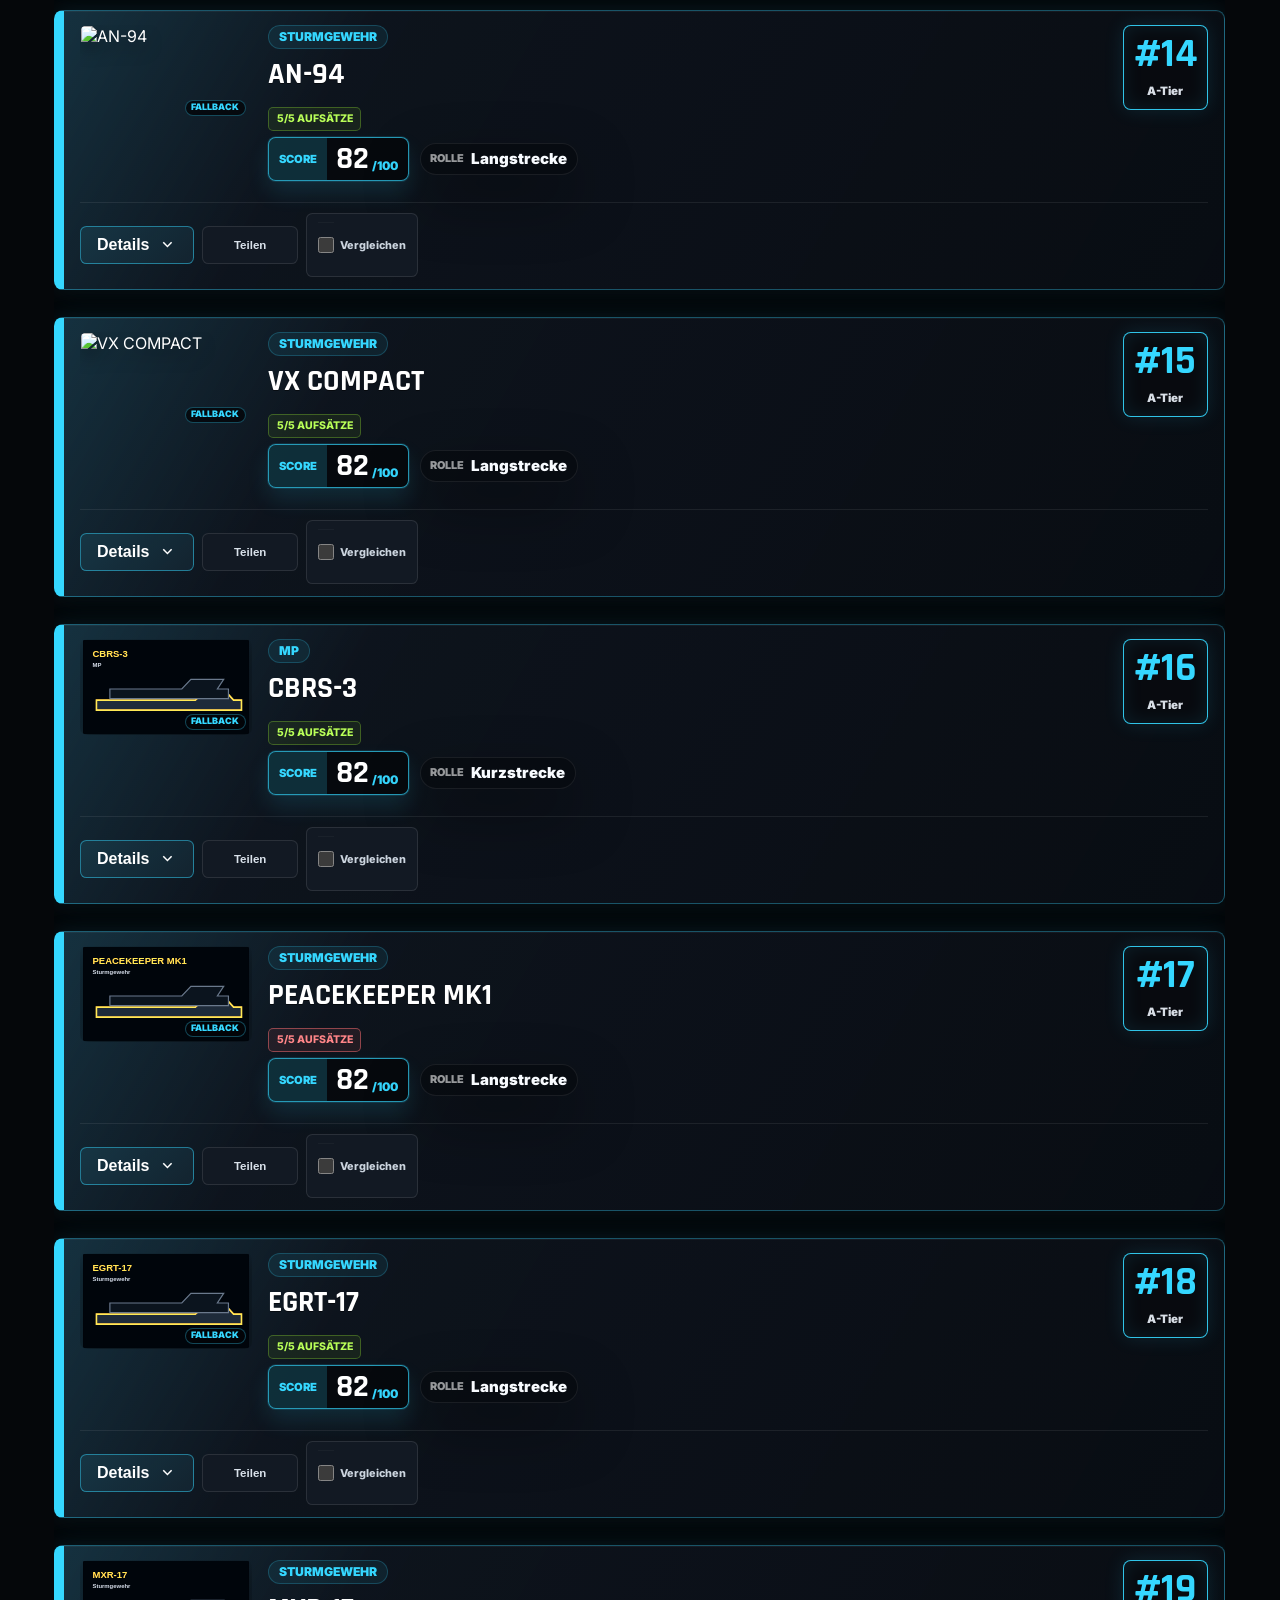
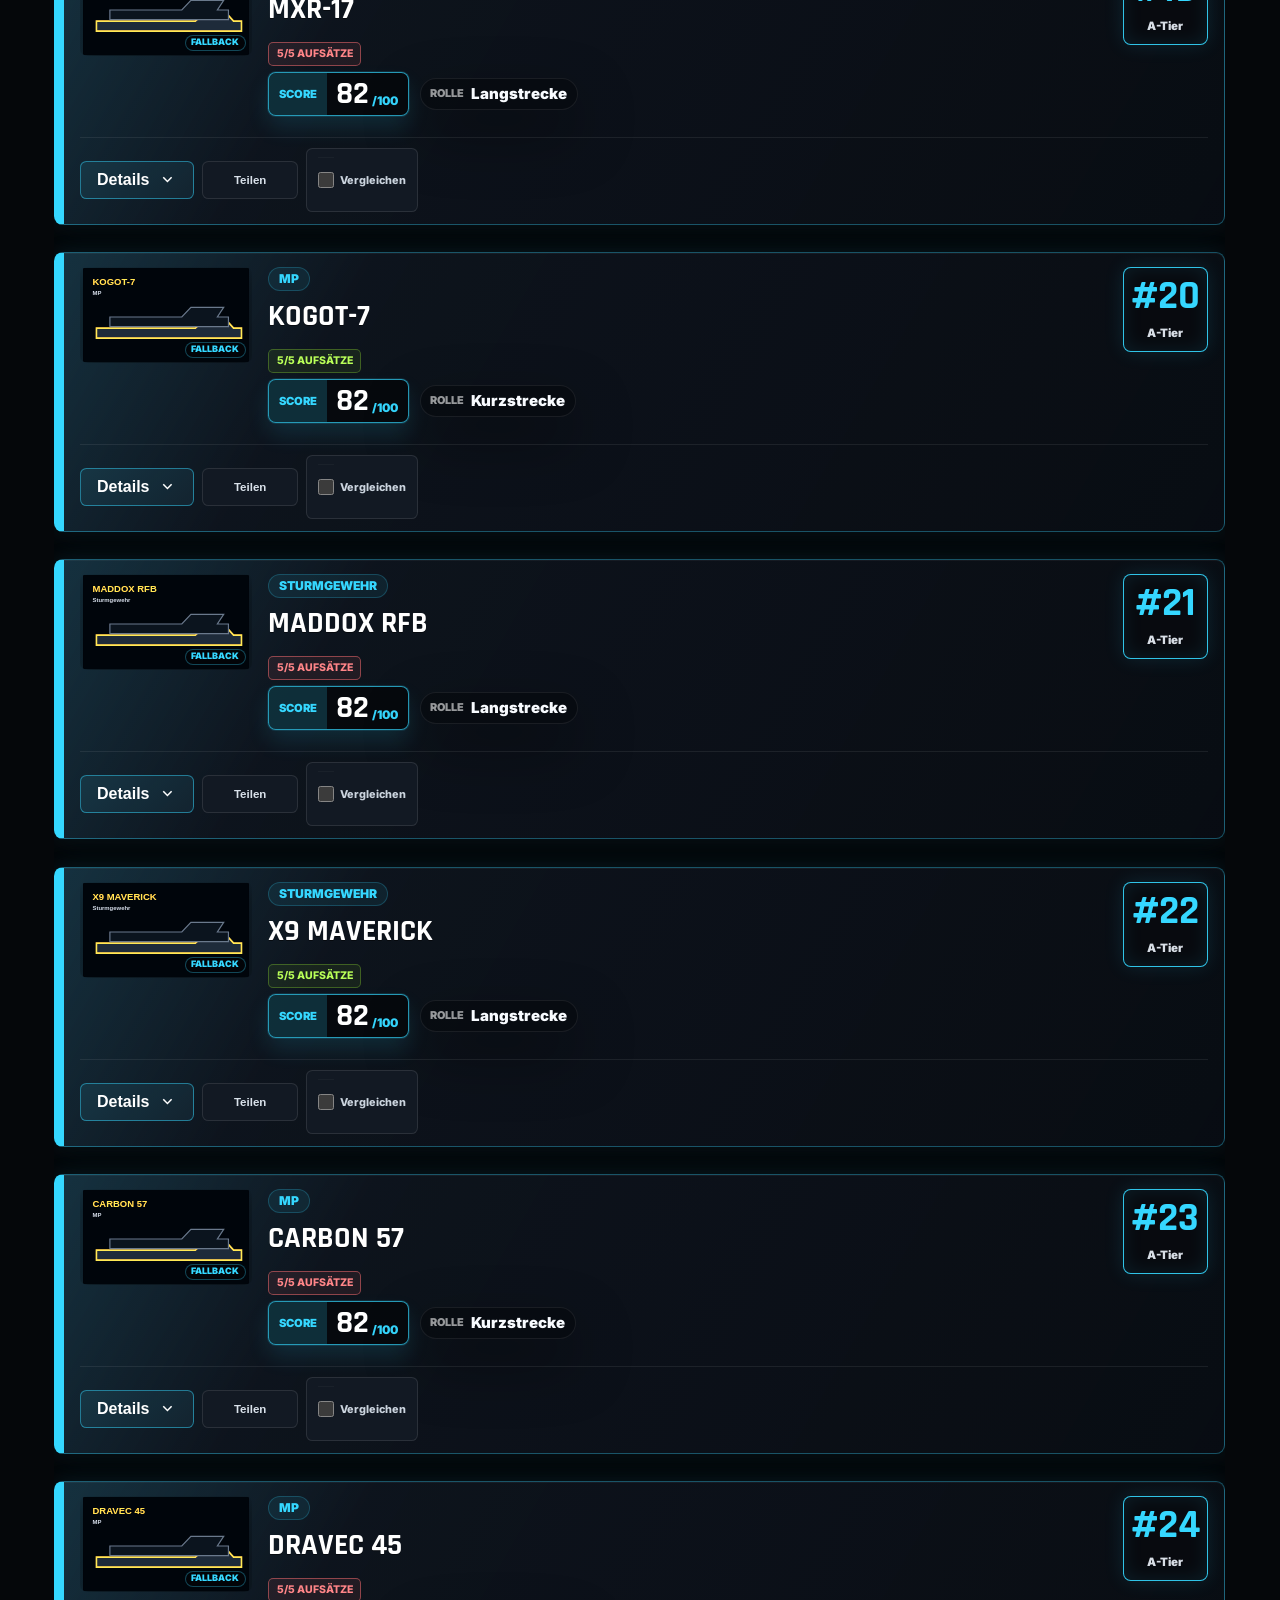
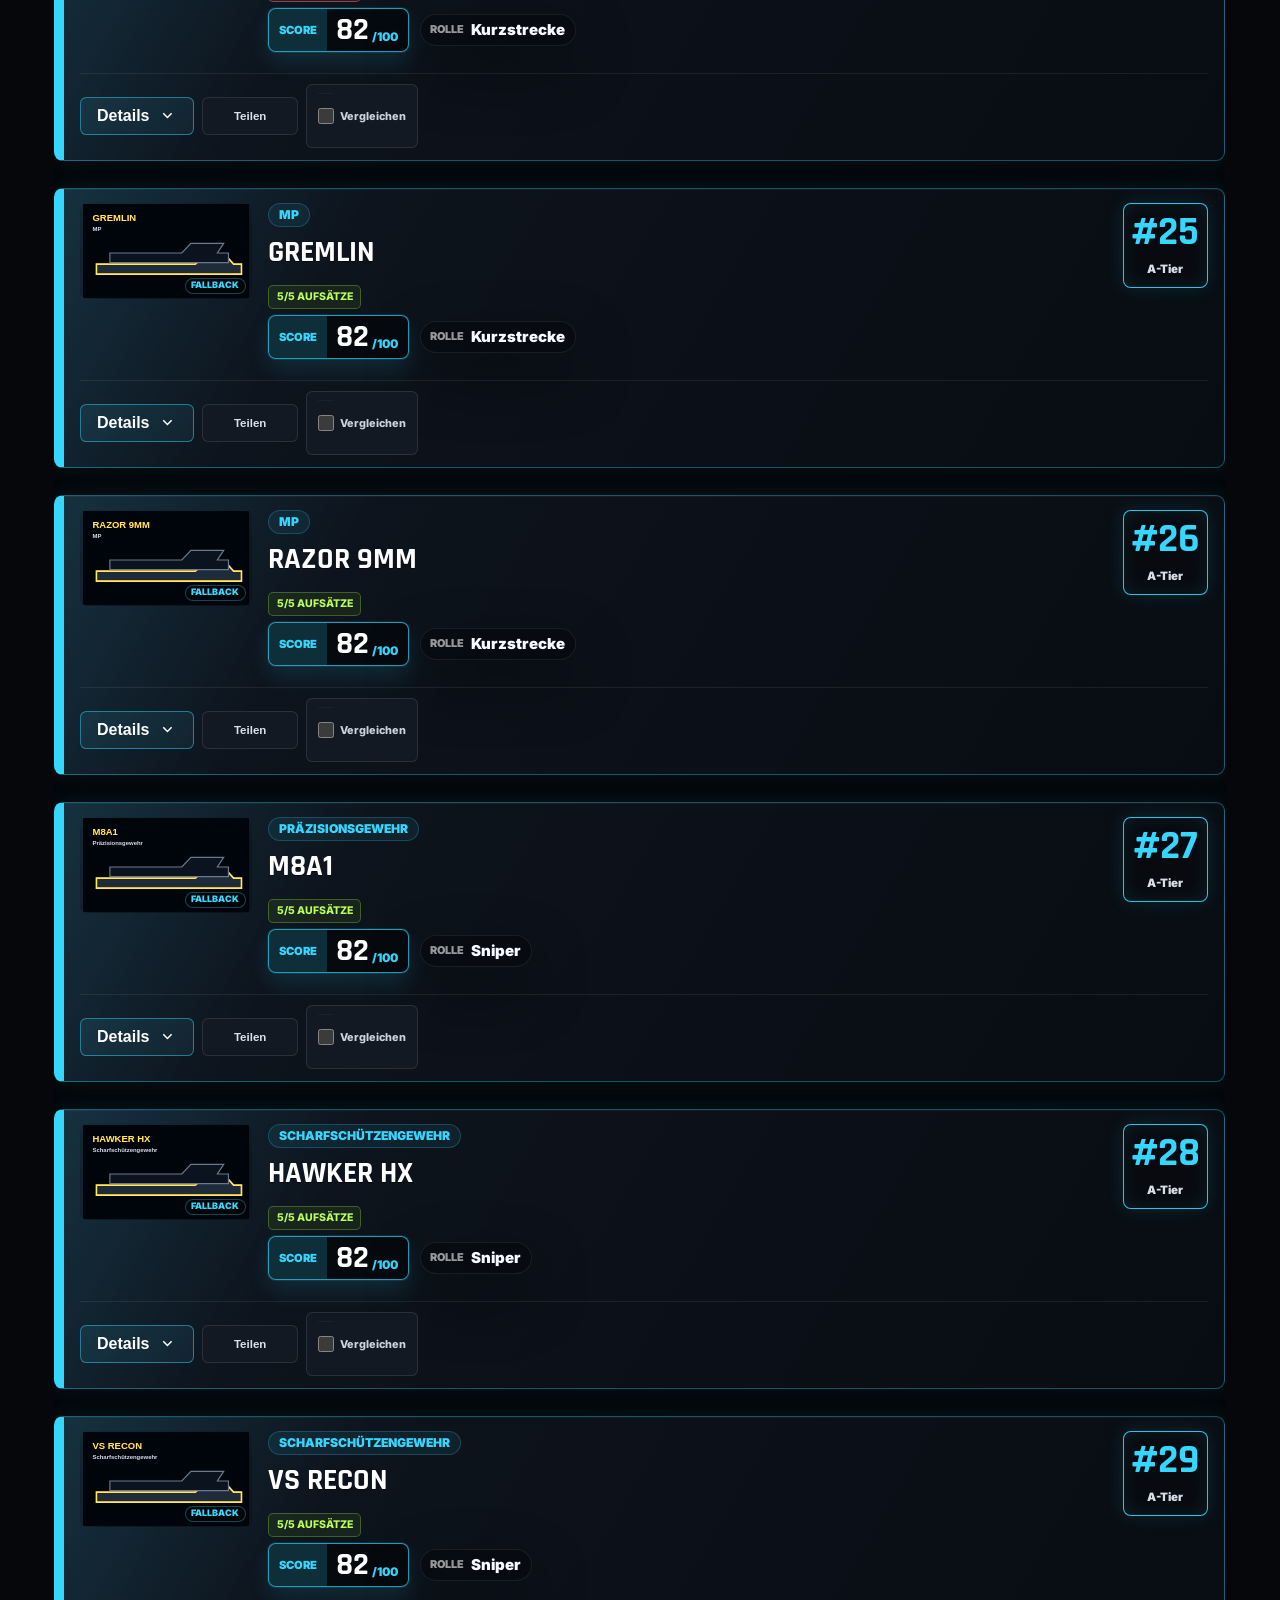
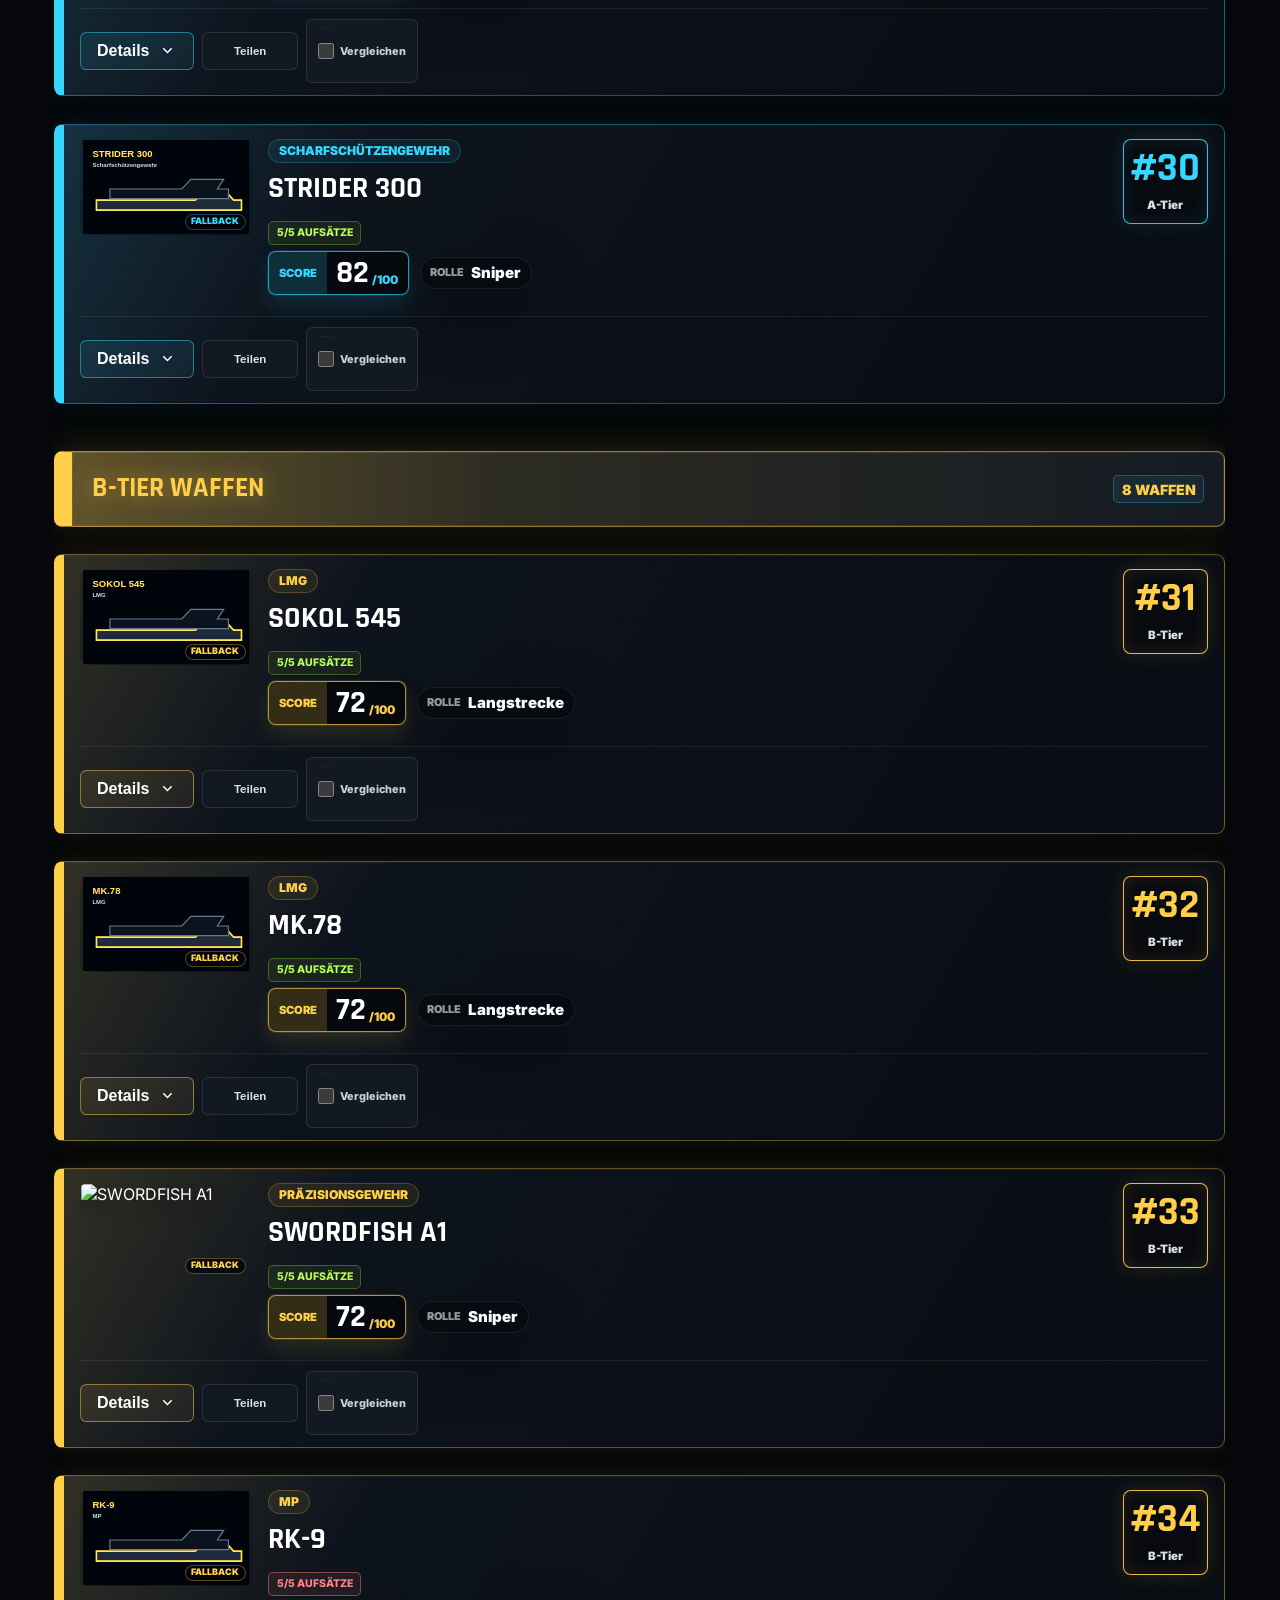
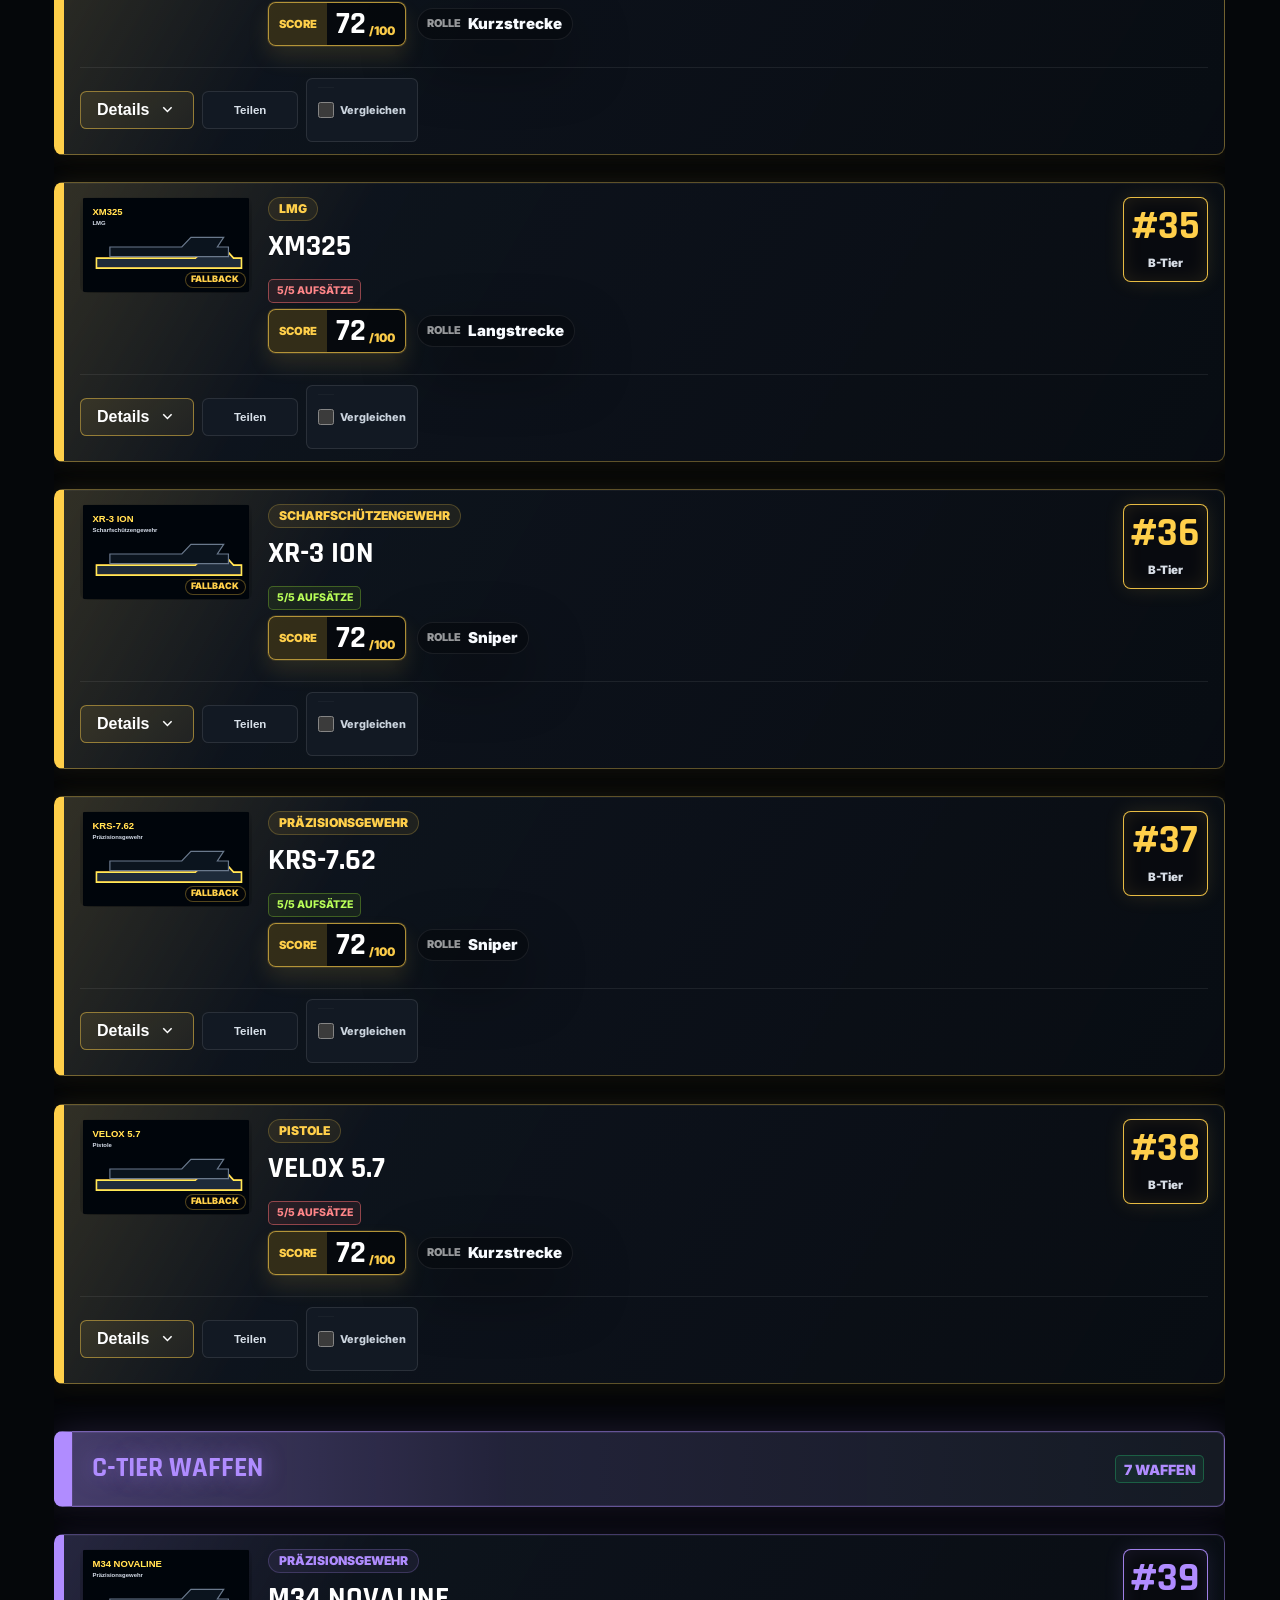
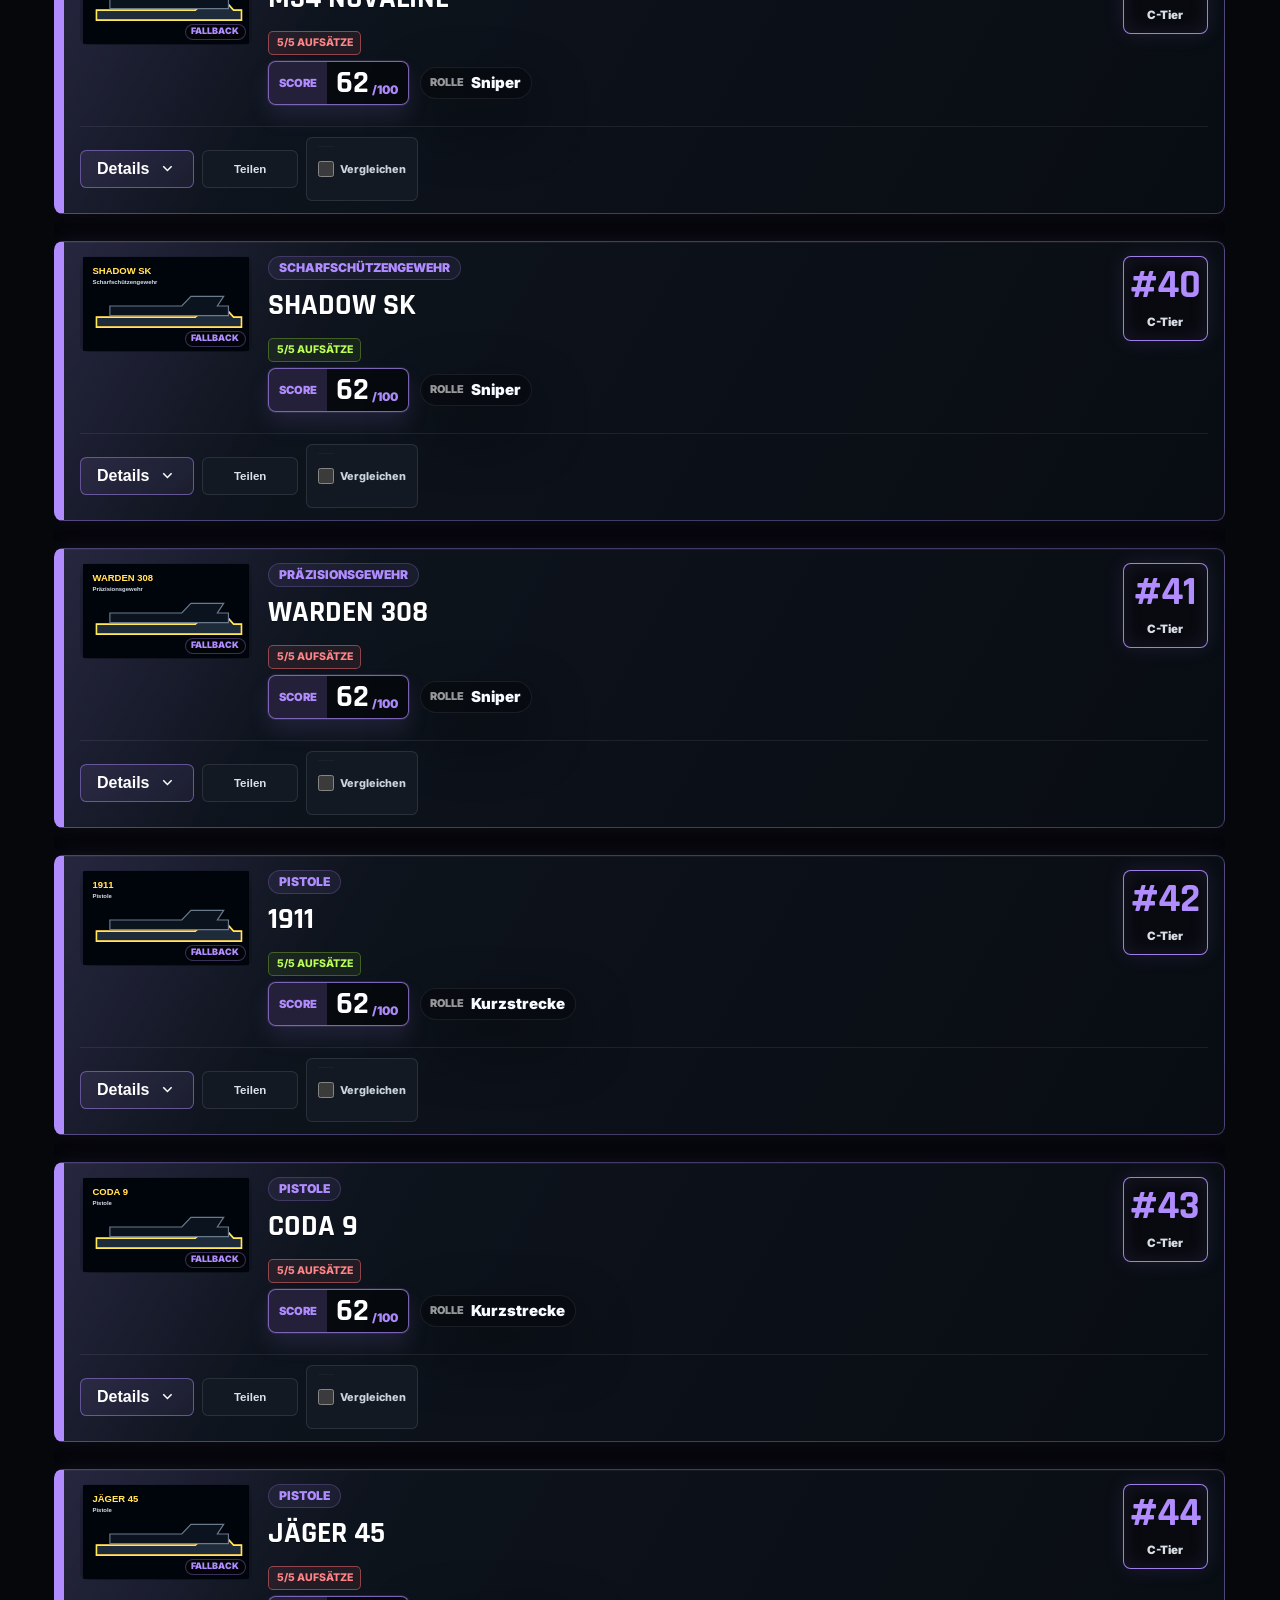
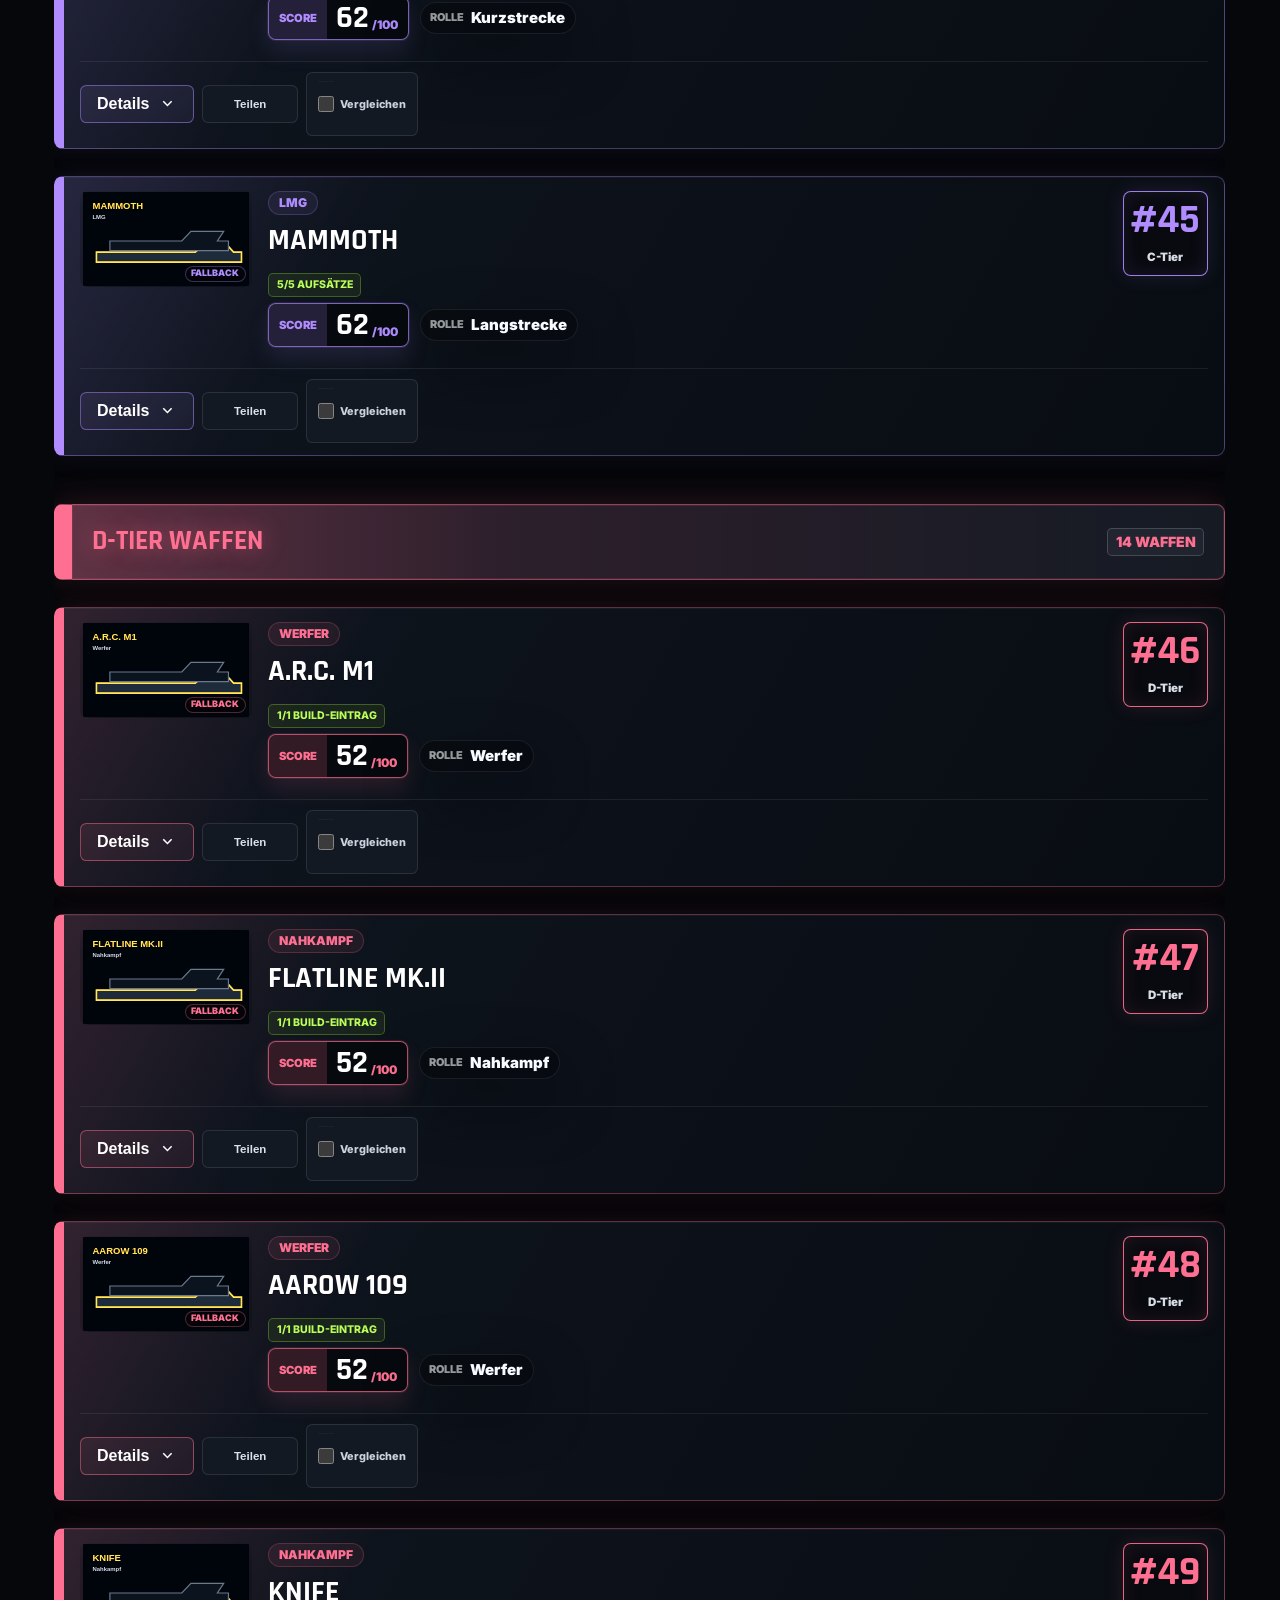
==== commit 19f867b6: "Use registry attachment fallback in cards" ====
--- a/index.html
+++ b/index.html
@@ -4,7 +4,7 @@
     ><link rel="preconnect" href="https://fonts.googleapis.com"><link rel="preconnect" href="https://fonts.gstatic.com" crossorigin><link
       href="https://fonts.googleapis.com/css2?family=Rajdhani:wght@500;600;700&family=Inter:wght@400;500;600;700;800&display=swap"
       rel="stylesheet"
-     ><link rel="stylesheet" href="styles.css?v=20260512-official1"><link rel="stylesheet" href="meta-overrides.css?v=20260512-official1"><link rel="preconnect" href="https://imgs.callofduty.com" crossorigin><link rel="dns-prefetch" href="https://imgs.callofduty.com"><link rel="preconnect" href="https://www.callofduty.com"><link rel="stylesheet" href="modern-refresh.css?v=attachments-fallback-20260925"></head><body><header class="site-header"><a class="brand" href="#top" aria-label="Loadout Lab Startseite"><span class="brand-mark">LL</span><span>Loadout Lab</span></a><nav class="top-nav" aria-label="Hauptnavigation"><a href="#loadouts">Tierlist</a><a href="#intel">MW4</a><a href="#updates">Updates</a></nav></header><main id="top"><section id="loadouts" class="section loadout-section tier-first"><div class="section-heading"><p class="eyebrow">Meta Tierlist</p><h1 id="tierTitle">Warzone Ranked Meta Tierlist</h1><p id="tierDescription">
+     ><link rel="stylesheet" href="styles.css?v=20260512-official1"><link rel="stylesheet" href="meta-overrides.css?v=20260512-official1"><link rel="preconnect" href="https://imgs.callofduty.com" crossorigin><link rel="dns-prefetch" href="https://imgs.callofduty.com"><link rel="preconnect" href="https://www.callofduty.com"><link rel="stylesheet" href="modern-refresh.css?v=attachments-card-fallback-20260925"></head><body><header class="site-header"><a class="brand" href="#top" aria-label="Loadout Lab Startseite"><span class="brand-mark">LL</span><span>Loadout Lab</span></a><nav class="top-nav" aria-label="Hauptnavigation"><a href="#loadouts">Tierlist</a><a href="#intel">MW4</a><a href="#updates">Updates</a></nav></header><main id="top"><section id="loadouts" class="section loadout-section tier-first"><div class="section-heading"><p class="eyebrow">Meta Tierlist</p><h1 id="tierTitle">Warzone Ranked Meta Tierlist</h1><p id="tierDescription">
             Suche nach BO7-Waffen, Klasse oder Rolle. Die Liste gruppiert Builds
             nach Meta-Stufe und zeigt Pick-Rate, Handhabung, Code und Aufsätze.
           </p><p class="updated-note">Aktualisiert: 25. September 2026 um 10:14 MESZ</p></div><div class="today-strip" aria-label="Heute wichtig"><article><span>Heute wichtig</span><strong>Season 03 Reloaded</strong><p>Season 04 ist live: Meta-Liste, Ranked-Einschätzung und Update-Infos sind auf den 4. Juni aktualisiert.</p></article><article><span>Meta bewegt sich</span><strong>Buffs & Nerfs</strong><p>DS20 Mirage ist laut WZStats aktuell #1, gefolgt von Carbon 57, AK-27, Dravec 45, MXR-17 und VST. A-Tier startet bei Voyak KT-3.</p></article><article><span>Weiter grinden</span><strong>Camos & Challenges</strong><p>Tarnungen sind nach Modus und Kategorie getrennt, inklusive Herausforderung.</p></article></div><div class="mode-switch primary-mode-switch" aria-label="Hauptansicht auswählen"><button class="mode-button update-mode-button" data-mode="updates" type="button">Updates</button><button class="mode-button mw4-mode-button" data-mode="mw4-info" type="button">MW4 Infos & Gerüchte</button><button class="mode-button season-mode-button season4-mode-button" data-mode="season4-info" type="button">Season 6</button></div><div class="mode-switch secondary-mode-switch" aria-label="Metaansicht auswählen"><button class="mode-button active" data-mode="warzone-ranked" type="button">Warzone Meta</button><button class="mode-button" data-mode="bo7-ranked" type="button">Black Ops 7 Meta</button><button class="mode-button camo-mode-button" data-mode="camos" type="button">Tarnungen</button></div><div class="content-tabs" id="contentTabs" aria-label="Ansicht auswählen"><button class="content-tab active" data-tab="weapons" type="button">Meta Waffen</button><button class="content-tab" data-tab="maps" type="button">Maps</button></div><div class="tab-panel active" data-panel="weapons"><div class="weapon-dashboard"><div class="controls" aria-label="Loadout Werkzeuge"><label class="search-box"><span>Suche</span><input id="loadoutSearch" type="search" placeholder="z. B. AK-27, Kogot-7, Ranked"></label><label class="select-box"><span>Sortieren</span><select id="sortSelect"><option value="score">Meta Score</option><option value="pick">Pick-Rate</option><option value="name">Name</option><option value="range">Reichweite</option></select></label></div><div class="toolbar" id="filterToolbar" aria-label="Loadout Filter"></div><div class="meta-patch-summary" id="metaPatchSummary"></div><div class="weapon-compare-panel" id="weaponComparePanel" aria-label="Meta Vergleich"></div><p class="result-count" id="resultCount" aria-live="polite"></p><div class="loadout-grid" id="loadoutGrid"></div></div></div><div id="maps" class="tab-panel maps-section" data-panel="maps" hidden><div class="map-panel"><p class="eyebrow">Map Control</p><h2 id="mapsTitle">Ranked Maps</h2><p id="mapsDescription"></p><ul class="callout-list" id="mapNotes"></ul><div class="map-insight"><div><span>Top Landing Spots</span><ol id="hotspotRank"></ol></div><div><span>Heatmap</span><div class="heat-legend" aria-label="Heatmap Legende"><i></i><p>Je größer und heller der Spot, desto höher der Landing-Anteil.</p></div></div></div></div><div class="map-board"><div class="map-board-header"><span id="mapsKicker">Rotation</span><strong id="mapsSummary">0 Maps</strong></div><div class="map-tabs" id="mapTabs" aria-label="Warzone Ranked Map auswählen"></div><div class="map-mode-grid" id="mapModeGrid"></div><ul class="source-list"><li><a href="https://www.callofduty.com/patchnotes/2026/04/call-of-duty-bo7-warzone-season-03-patch-notes?pubDate=20260402" target="_blank" rel="noreferrer">Warzone Ranked Patch Notes</a></li><li><a href="https://support.activision.com/black-ops-7/articles/black-ops-7-ranked-play" target="_blank" rel="noreferrer">BO7 Ranked Play Support</a></li><li><a href="https://dotesports.com/call-of-duty/news/black-ops-7-ranked-play-maps-and-modes" target="_blank" rel="noreferrer">BO7 Season 3 Map Pool</a></li></ul></div></div><div class="tab-panel camos-section" data-panel="camos" hidden><div class="camo-header"><div><p class="eyebrow">Camo Board</p><h2>Tarnungen & Mastery</h2><p>
@@ -155,7 +155,7 @@
         Loadout Lab ist ein fan-made COD Info Hub. Nicht offiziell mit Activision oder Call of Duty verbunden.
       </p><a href="#top">Zurück nach oben</a></footer>
     <script>
-      window.__loadoutLabMetaVersion = "attachments-fallback-20260925";
+      window.__loadoutLabMetaVersion = "attachments-card-fallback-20260925";
       (function () {
         const originalFetch = window.fetch ? window.fetch.bind(window) : null;
         if (!originalFetch) return;
@@ -176,8 +176,8 @@
         };
       }());
     </script>
-    <script src="script.js?v=attachments-fallback-20260925" defer></script>
-    <script src="meta-fast.js?v=attachments-fallback-20260925" defer></script>
-    <script src="loadout-runtime.js?v=attachments-fallback-20260925" defer></script>
+    <script src="script.js?v=attachments-card-fallback-20260925" defer></script>
+    <script src="meta-fast.js?v=attachments-card-fallback-20260925" defer></script>
+    <script src="loadout-runtime.js?v=attachments-card-fallback-20260925" defer></script>
   </body></html>
 
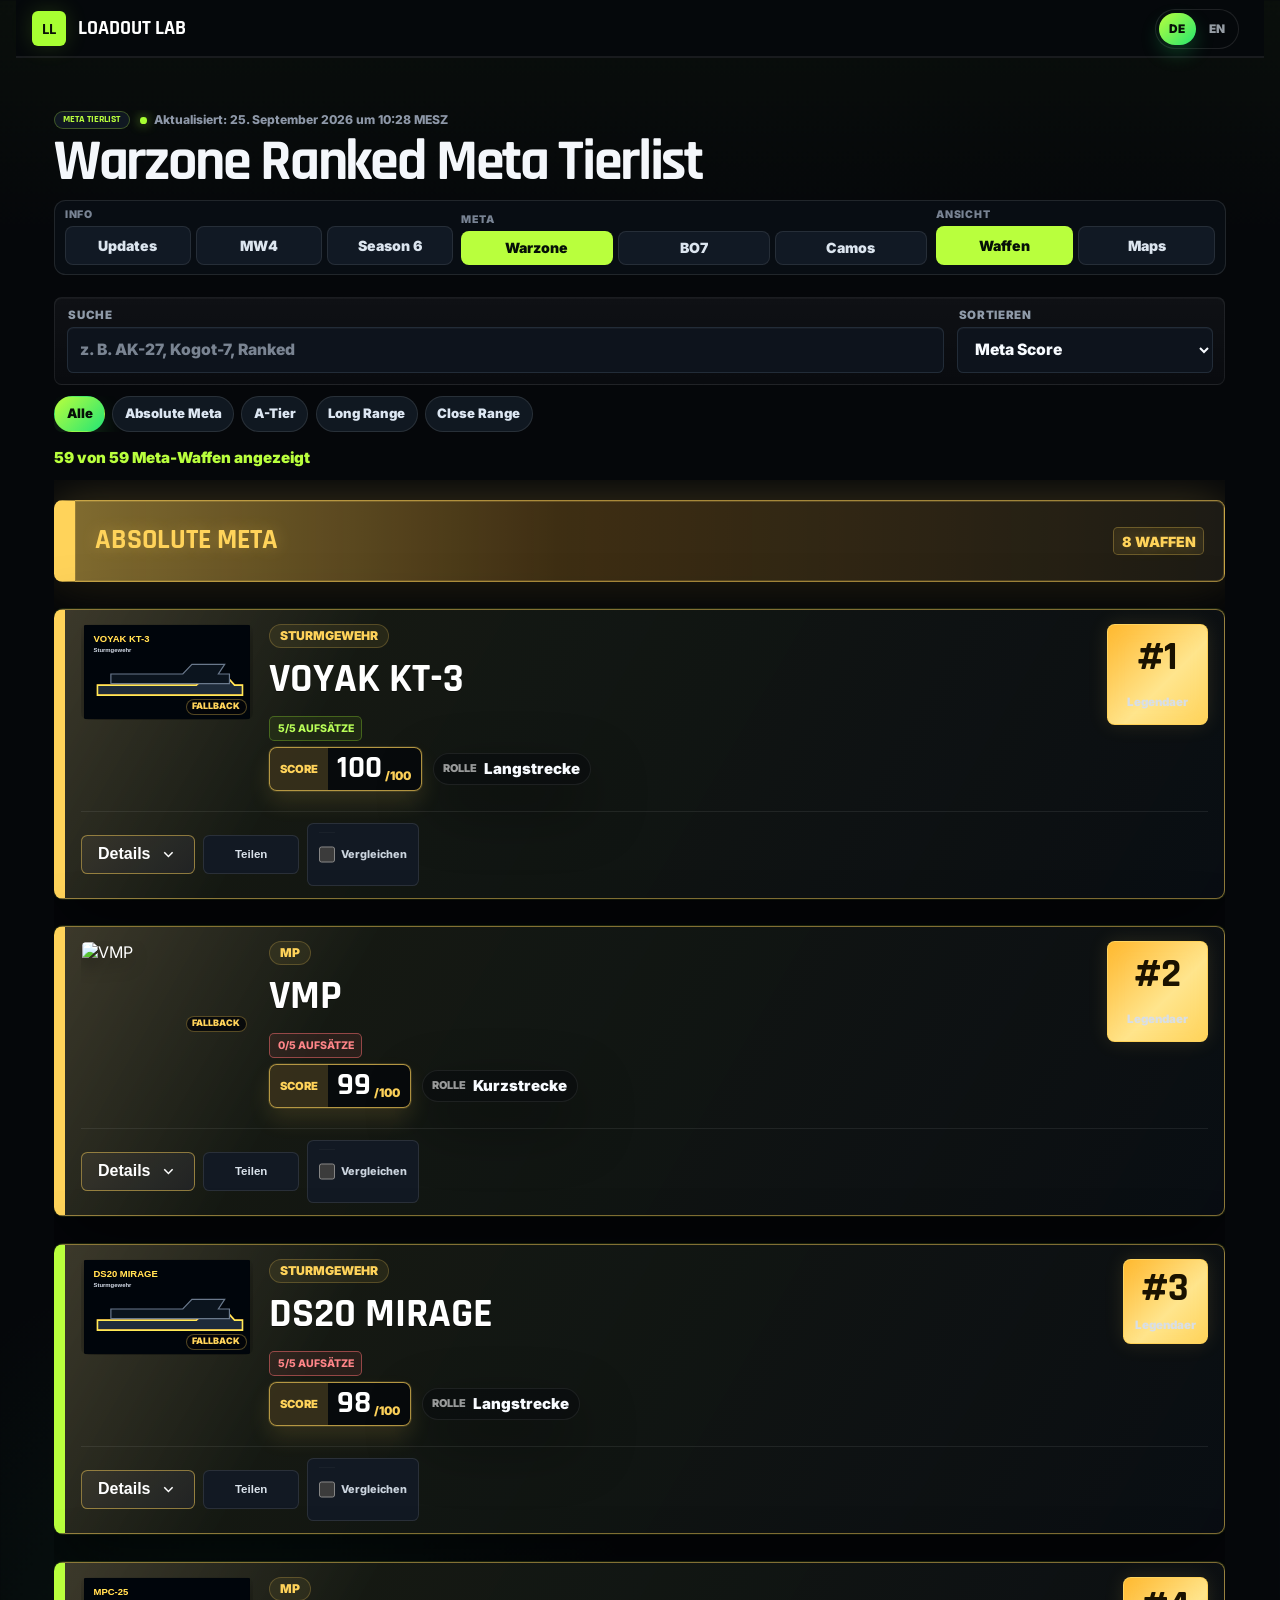
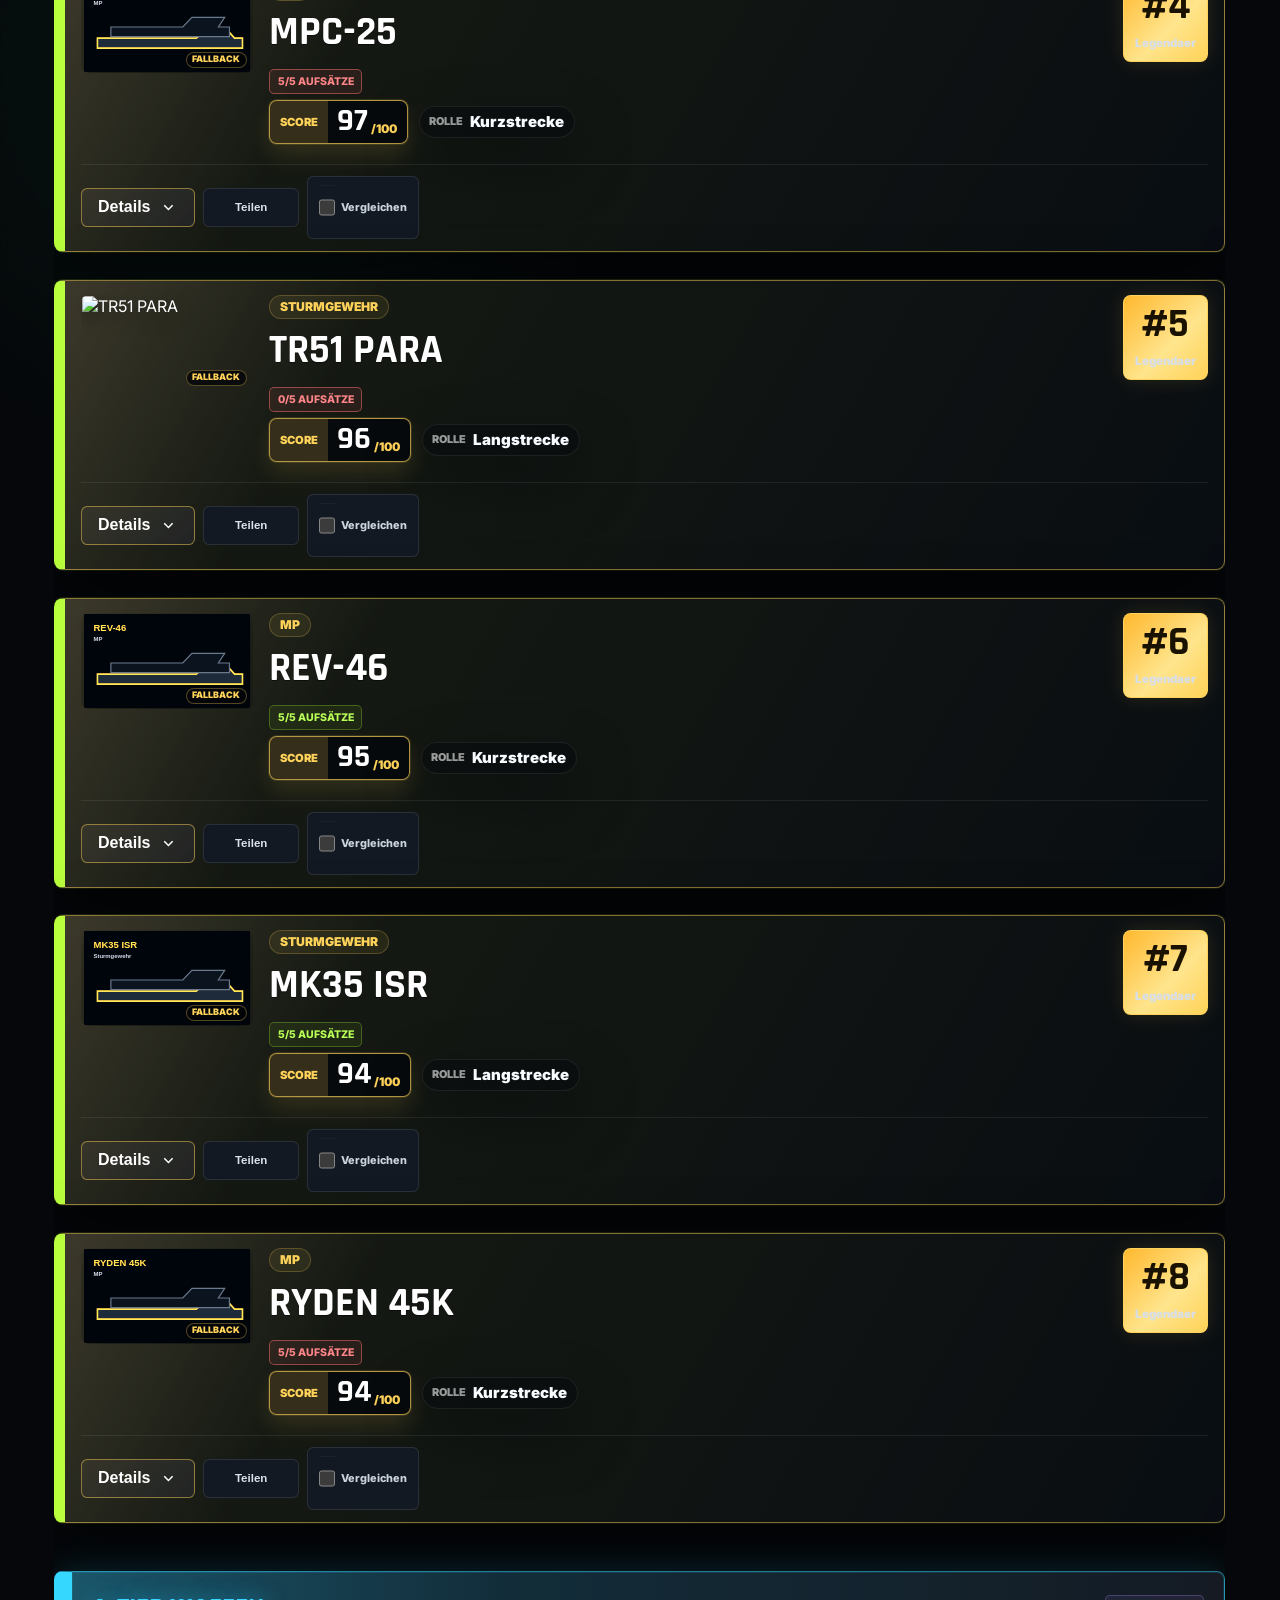
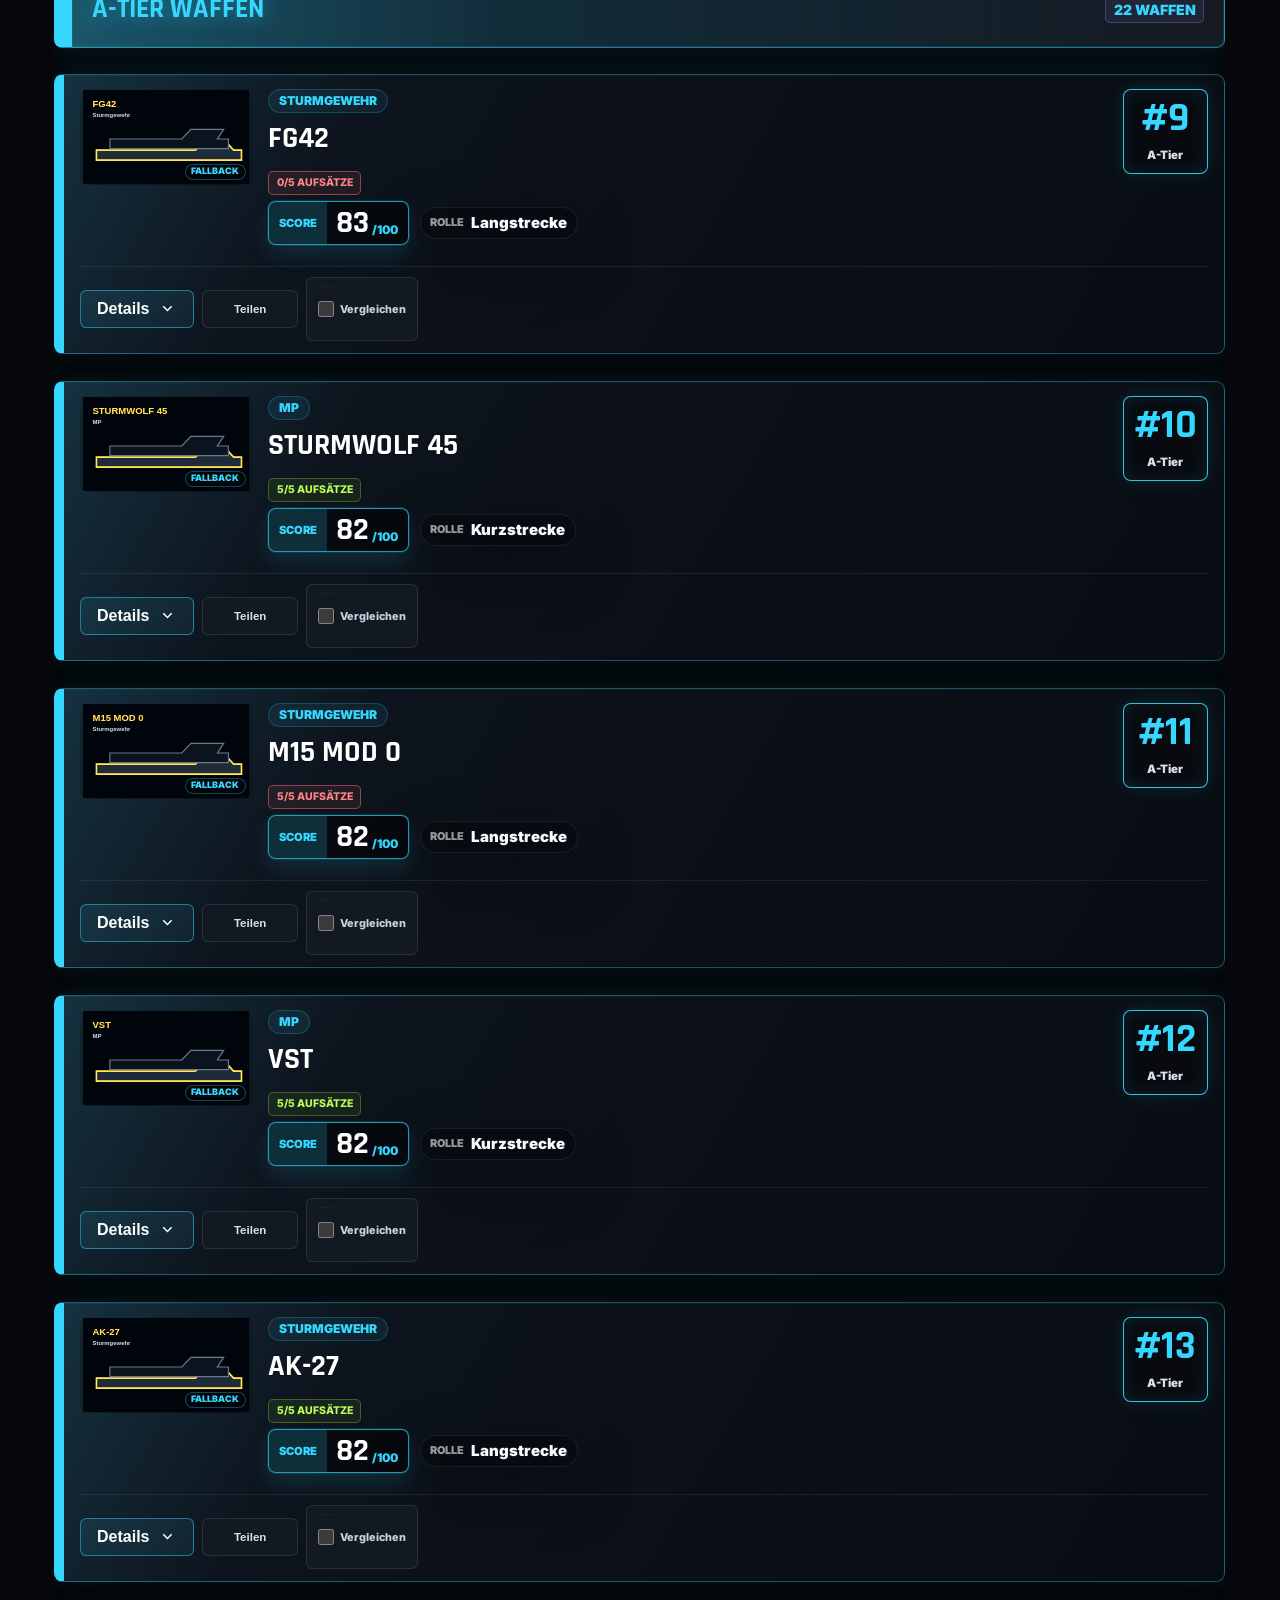
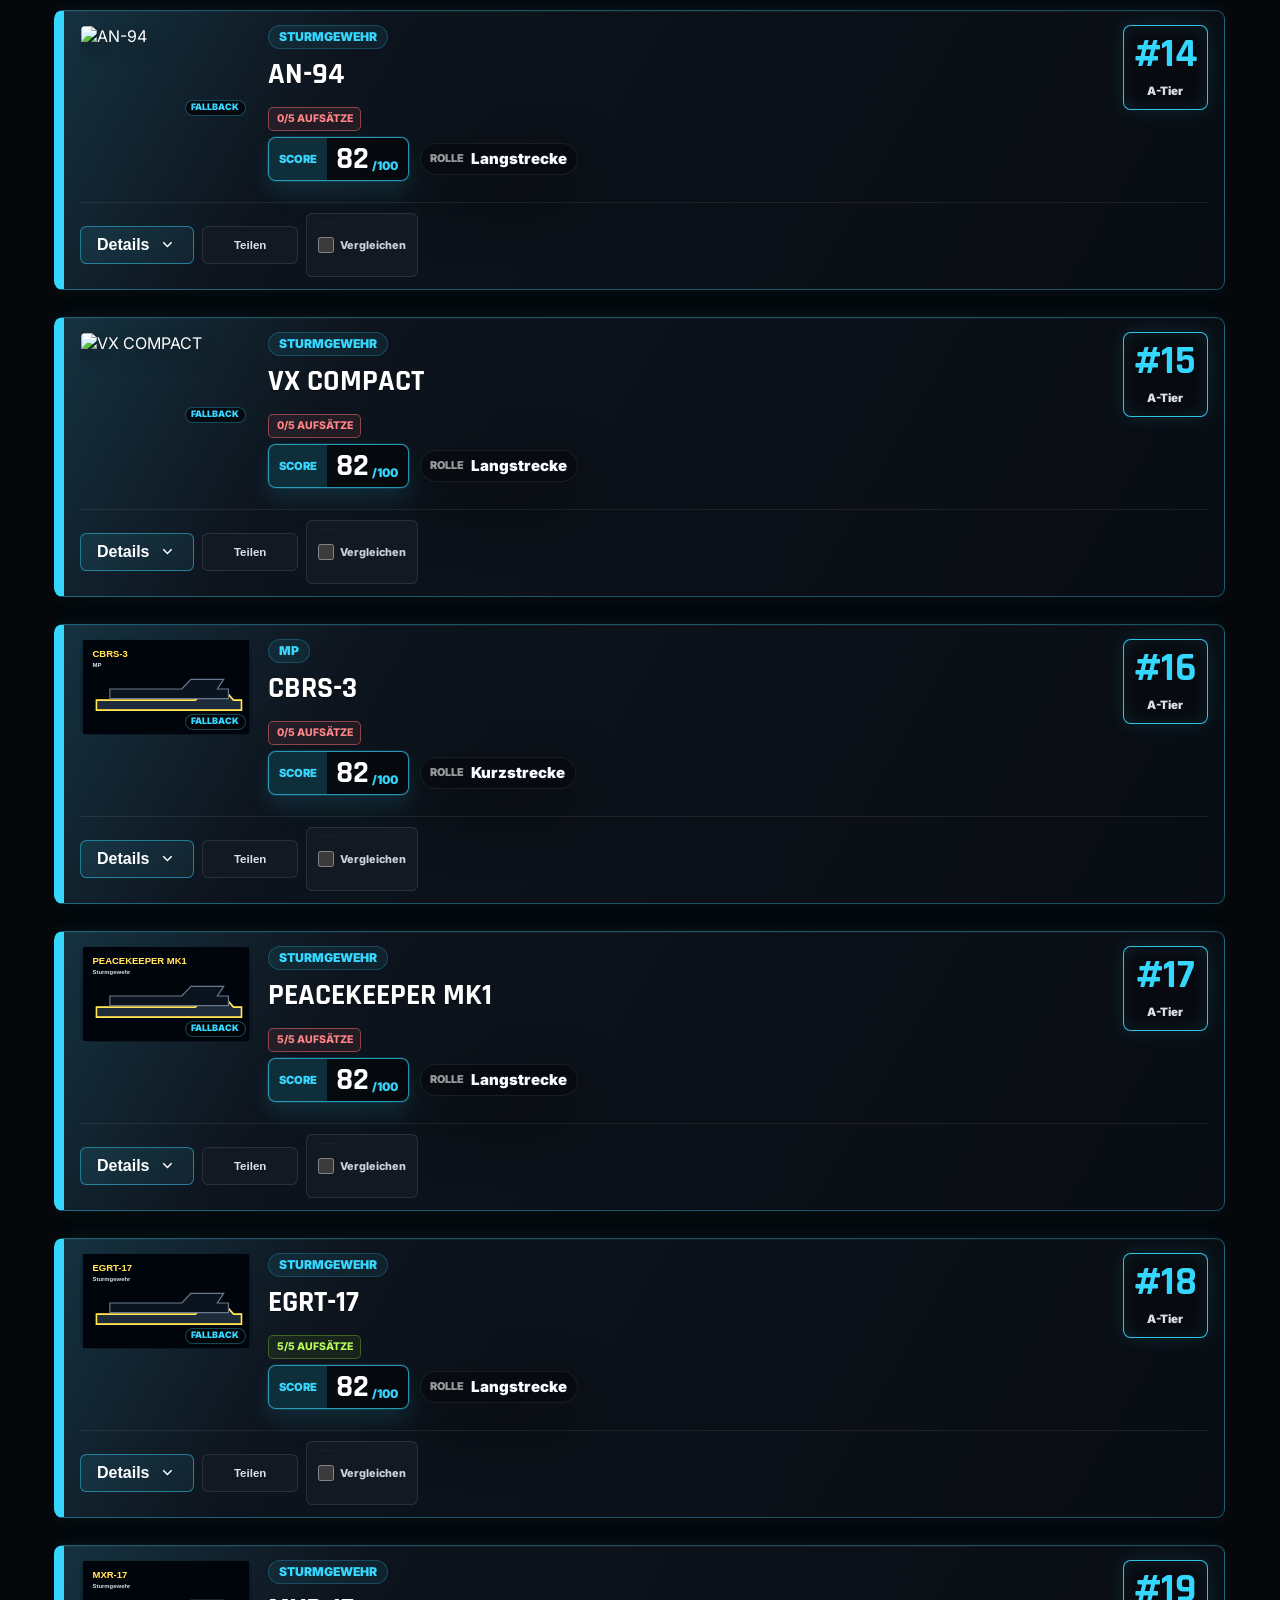
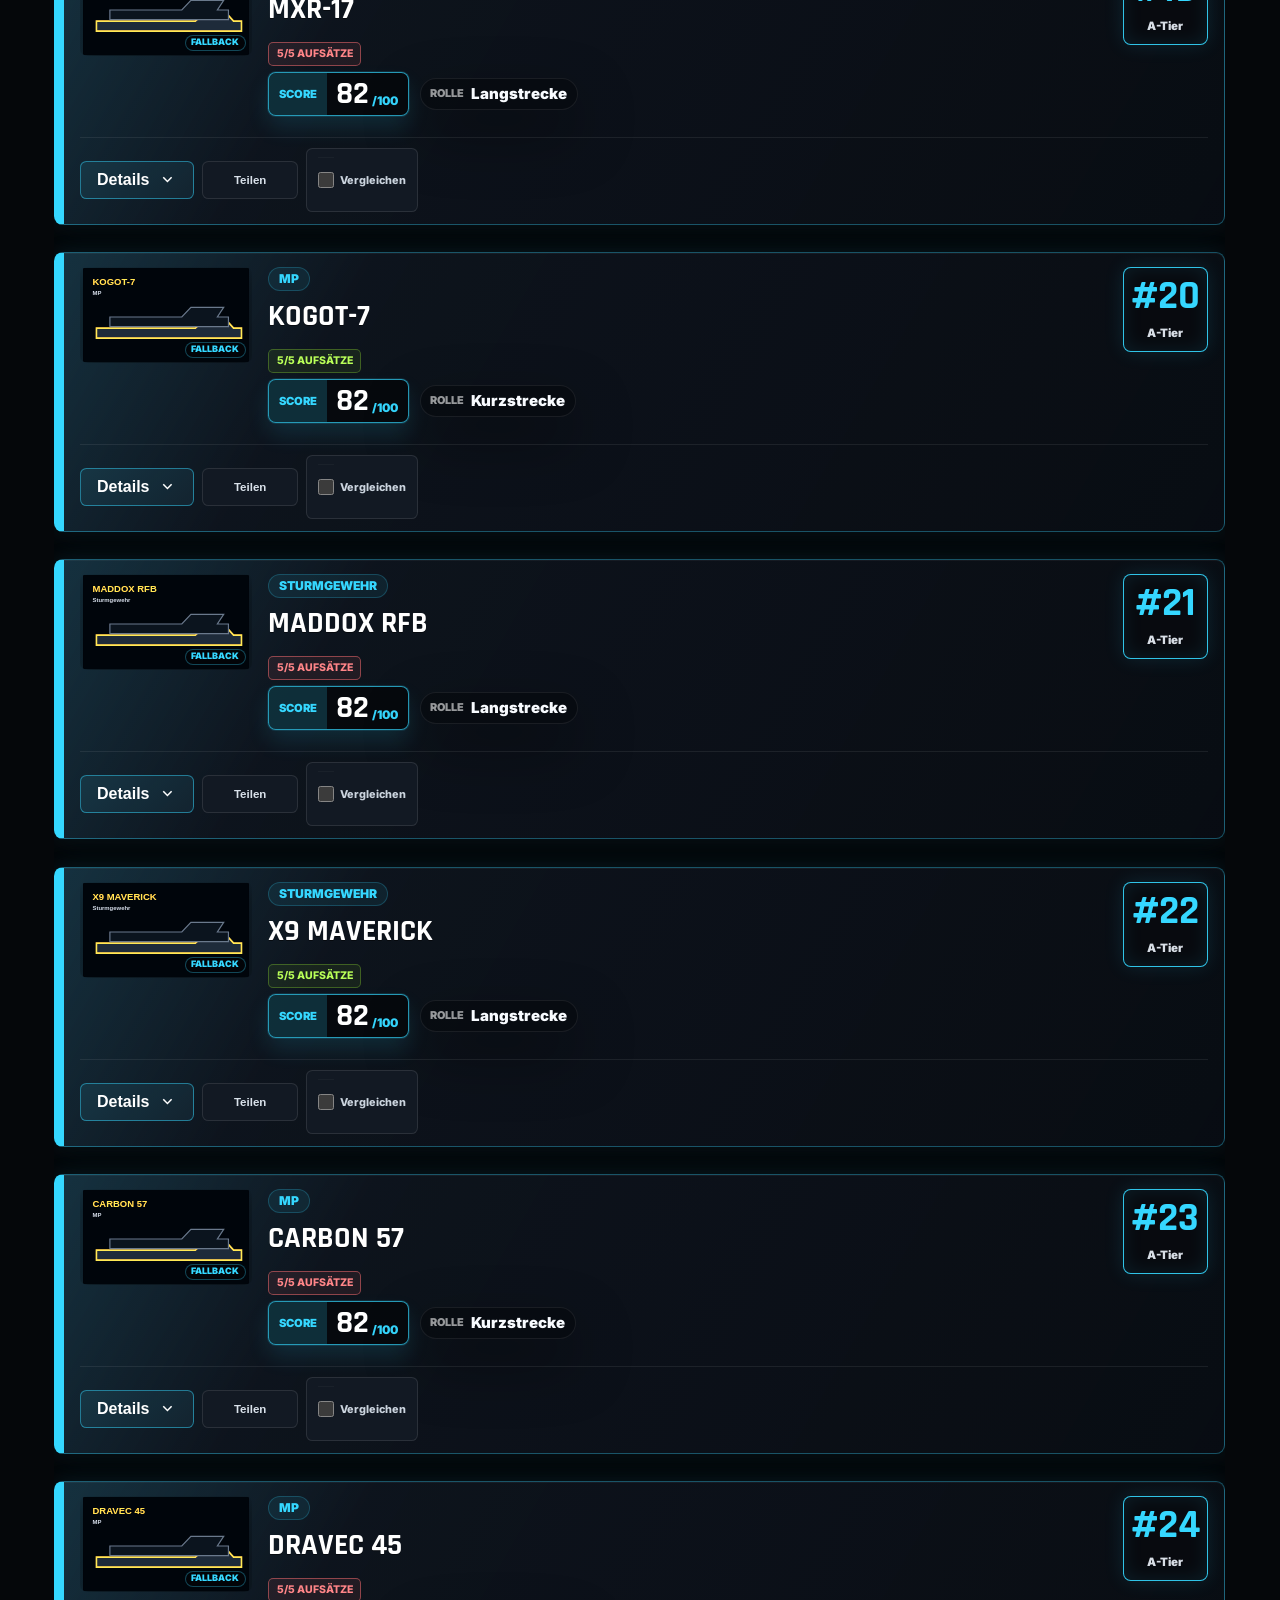
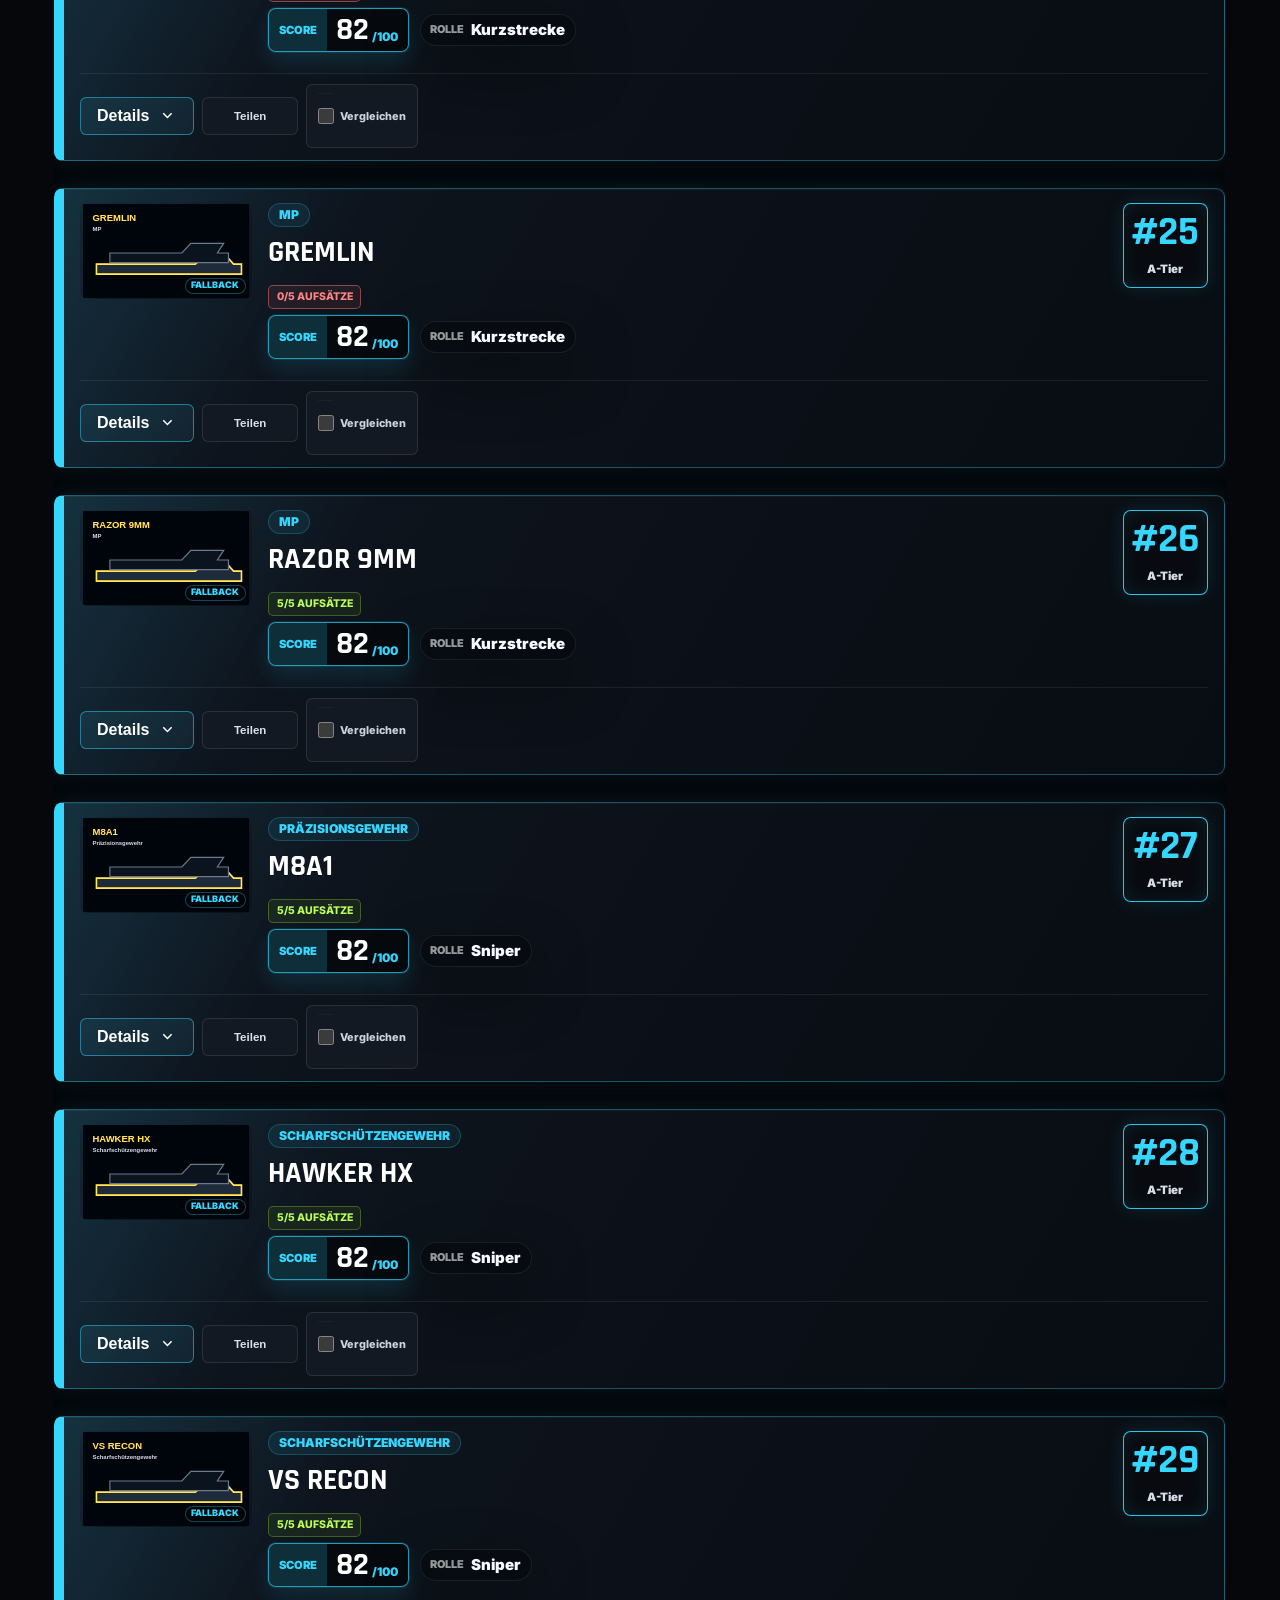
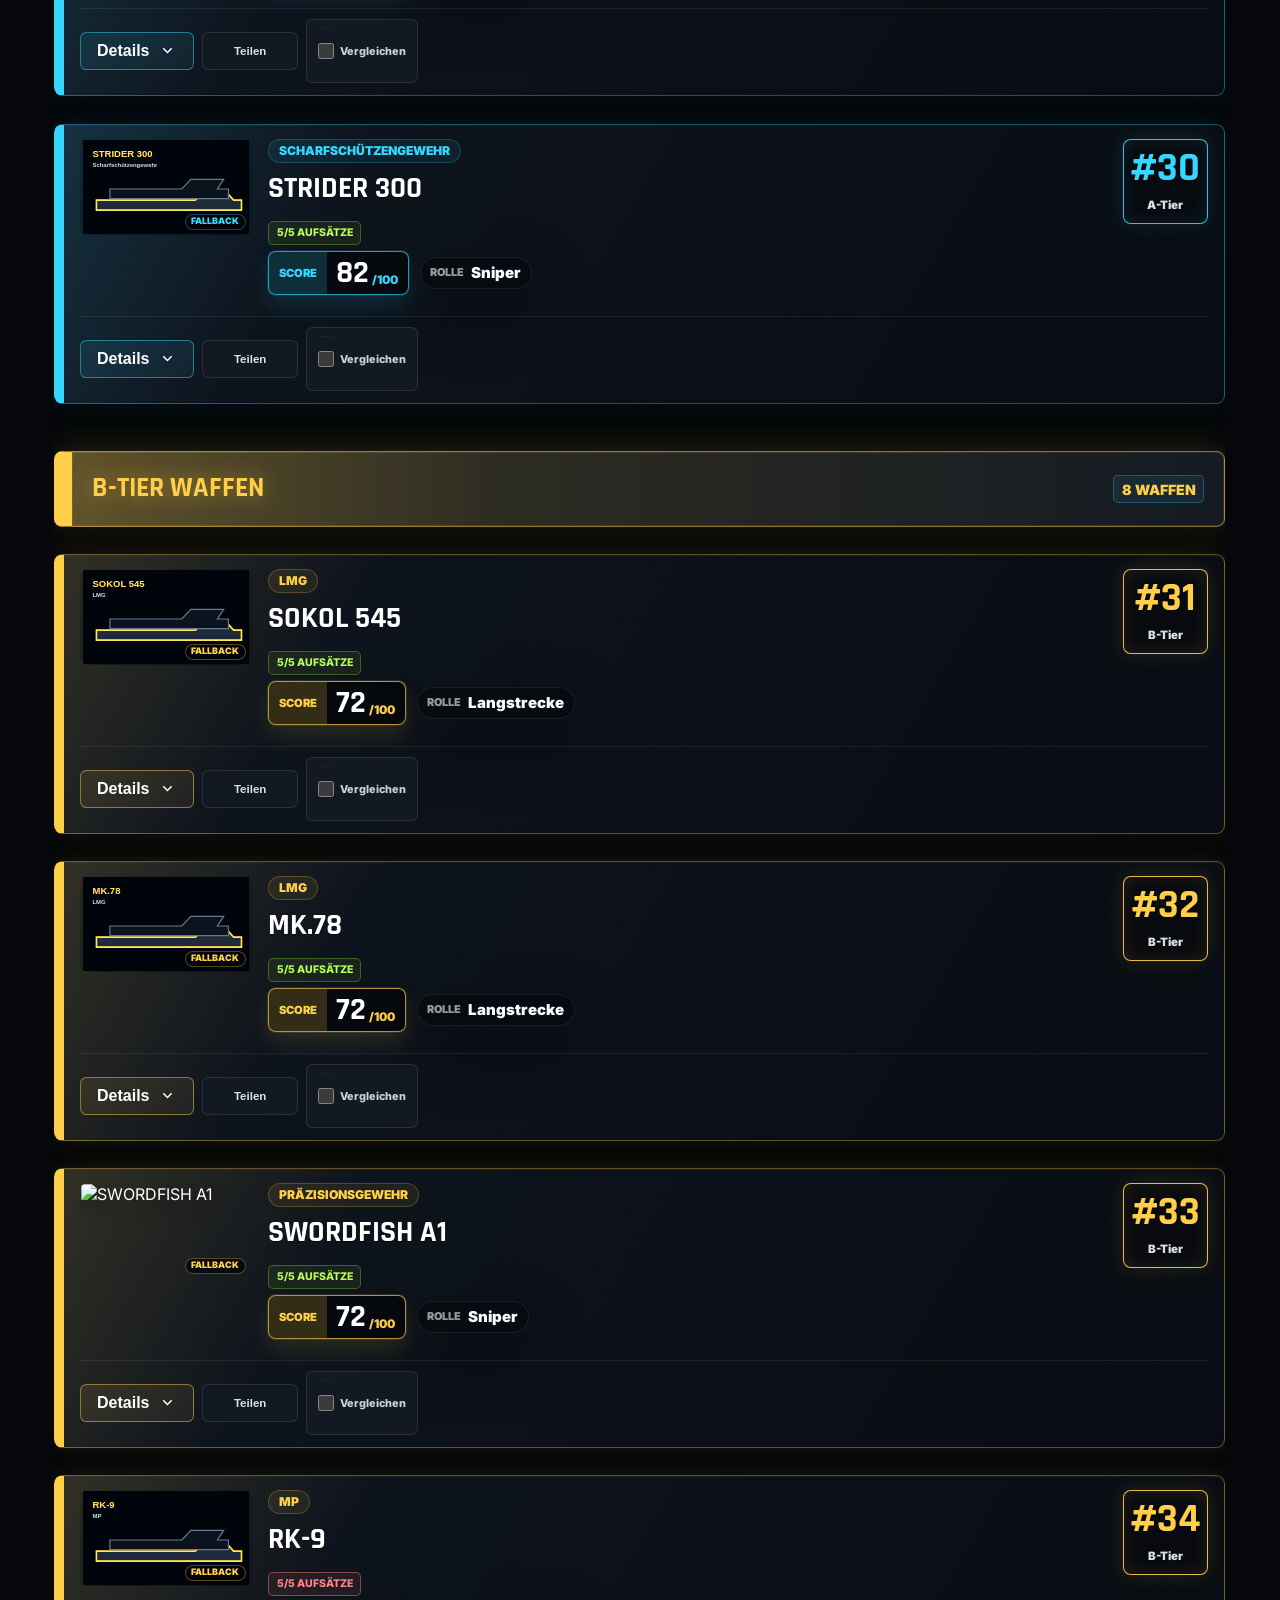
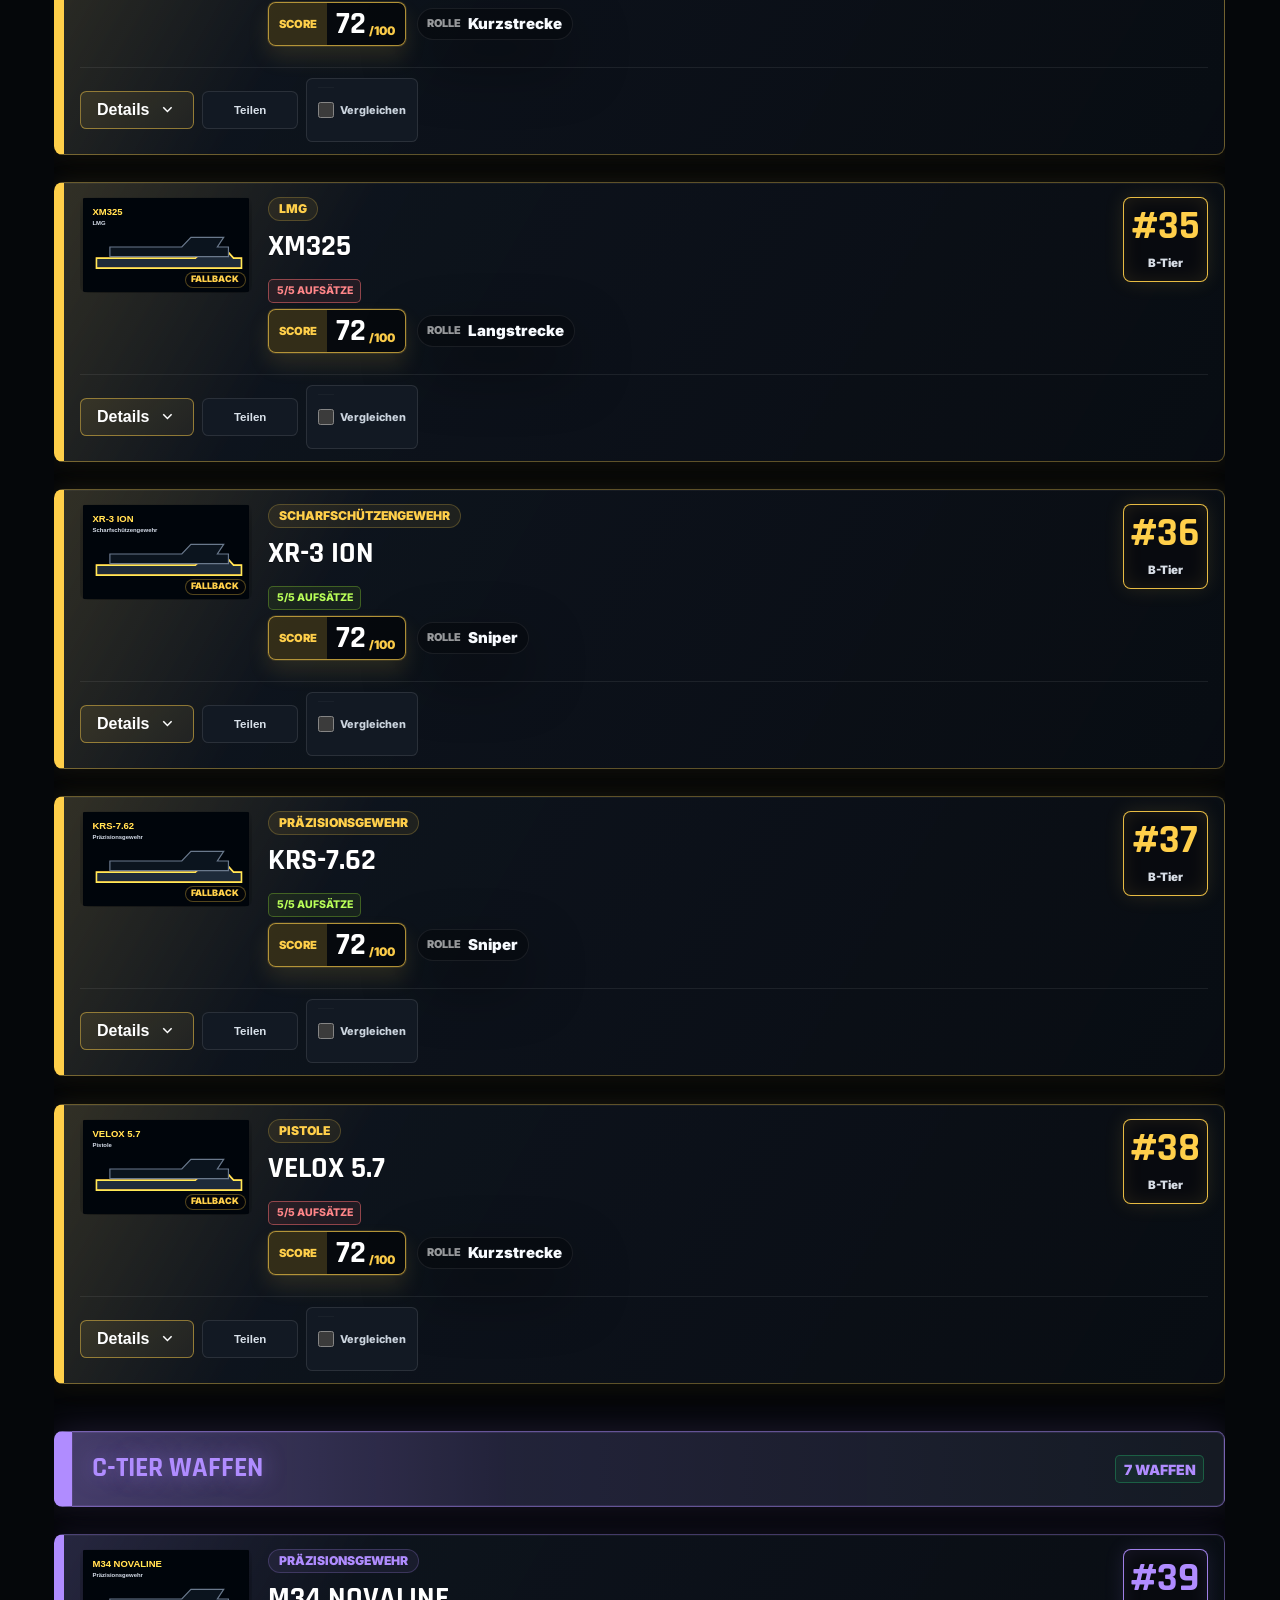
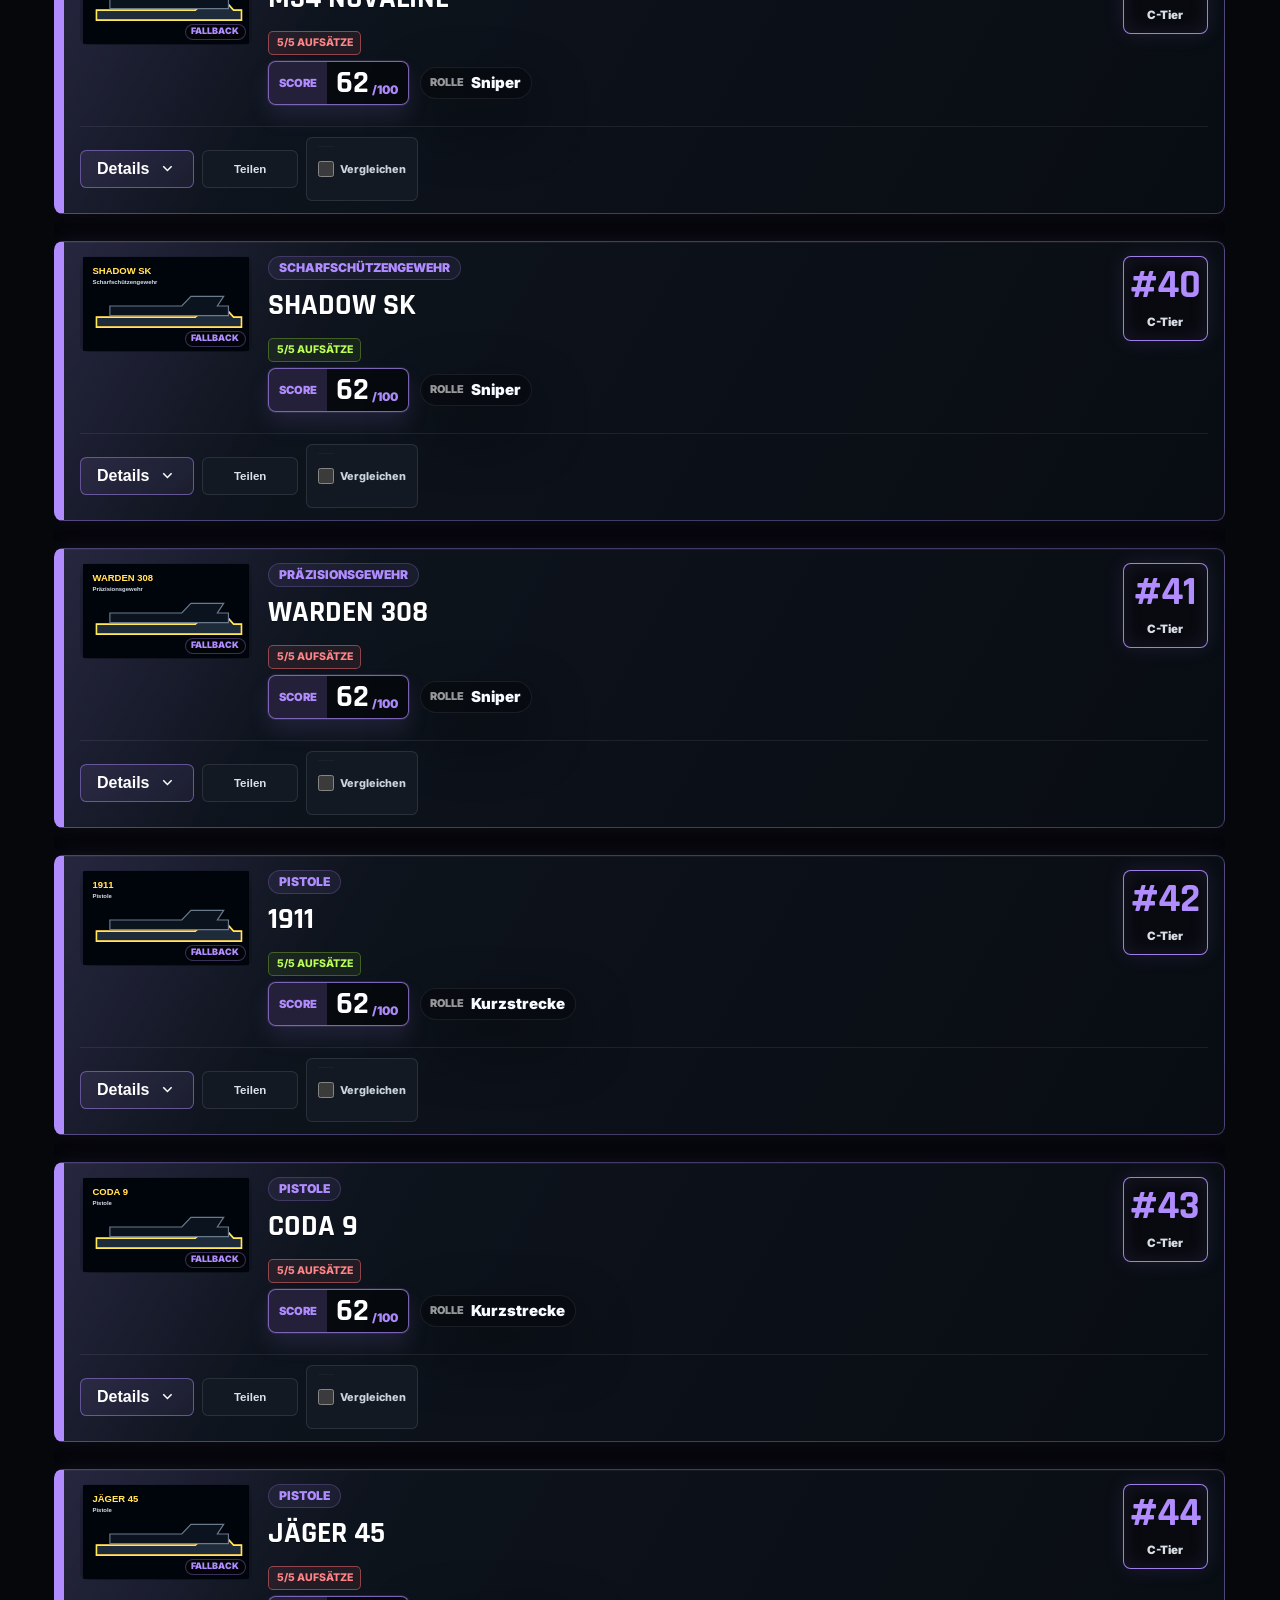
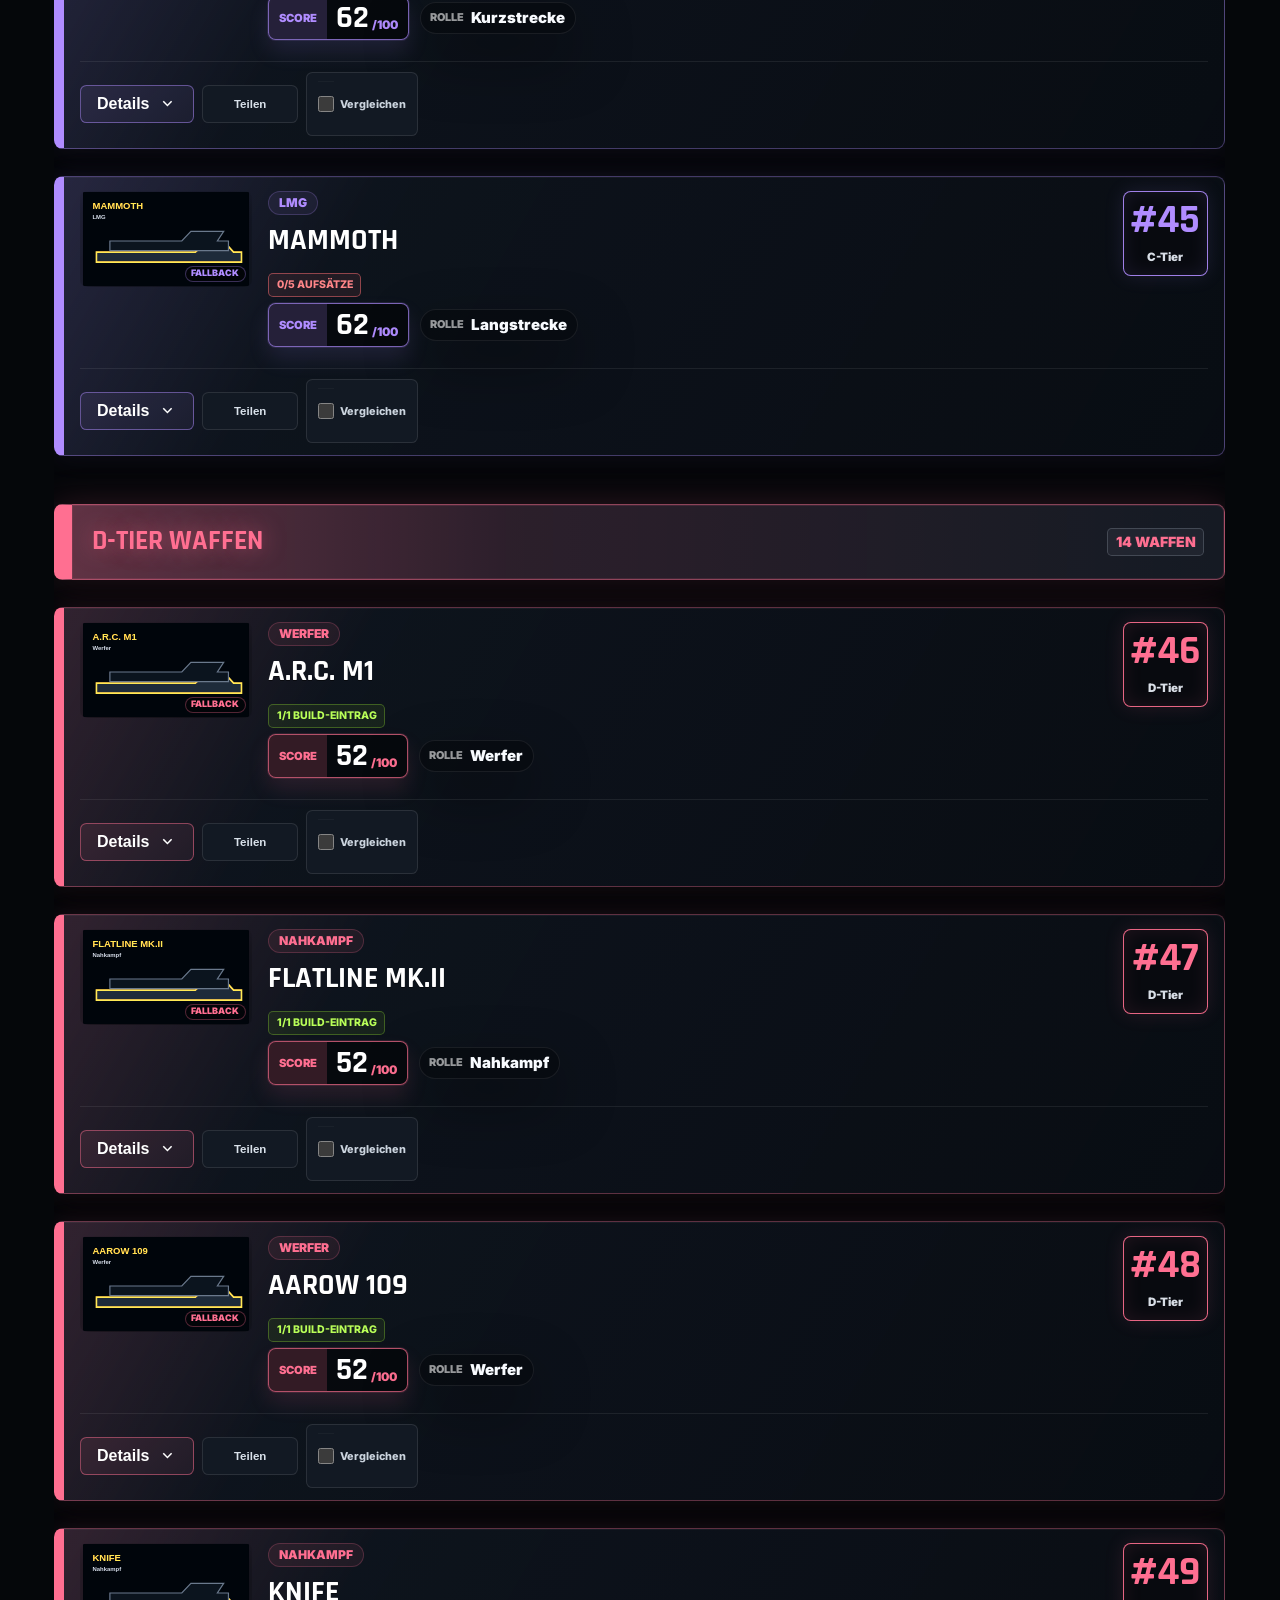
==== commit cb660962: "Remove generic attachment fallbacks" ====
--- a/index.html
+++ b/index.html
@@ -4,7 +4,7 @@
     ><link rel="preconnect" href="https://fonts.googleapis.com"><link rel="preconnect" href="https://fonts.gstatic.com" crossorigin><link
       href="https://fonts.googleapis.com/css2?family=Rajdhani:wght@500;600;700&family=Inter:wght@400;500;600;700;800&display=swap"
       rel="stylesheet"
-     ><link rel="stylesheet" href="styles.css?v=20260512-official1"><link rel="stylesheet" href="meta-overrides.css?v=20260512-official1"><link rel="preconnect" href="https://imgs.callofduty.com" crossorigin><link rel="dns-prefetch" href="https://imgs.callofduty.com"><link rel="preconnect" href="https://www.callofduty.com"><link rel="stylesheet" href="modern-refresh.css?v=attachments-card-fallback-20260925"></head><body><header class="site-header"><a class="brand" href="#top" aria-label="Loadout Lab Startseite"><span class="brand-mark">LL</span><span>Loadout Lab</span></a><nav class="top-nav" aria-label="Hauptnavigation"><a href="#loadouts">Tierlist</a><a href="#intel">MW4</a><a href="#updates">Updates</a></nav></header><main id="top"><section id="loadouts" class="section loadout-section tier-first"><div class="section-heading"><p class="eyebrow">Meta Tierlist</p><h1 id="tierTitle">Warzone Ranked Meta Tierlist</h1><p id="tierDescription">
+     ><link rel="stylesheet" href="styles.css?v=20260512-official1"><link rel="stylesheet" href="meta-overrides.css?v=20260512-official1"><link rel="preconnect" href="https://imgs.callofduty.com" crossorigin><link rel="dns-prefetch" href="https://imgs.callofduty.com"><link rel="preconnect" href="https://www.callofduty.com"><link rel="stylesheet" href="modern-refresh.css?v=remove-generic-attachments-20260925"></head><body><header class="site-header"><a class="brand" href="#top" aria-label="Loadout Lab Startseite"><span class="brand-mark">LL</span><span>Loadout Lab</span></a><nav class="top-nav" aria-label="Hauptnavigation"><a href="#loadouts">Tierlist</a><a href="#intel">MW4</a><a href="#updates">Updates</a></nav></header><main id="top"><section id="loadouts" class="section loadout-section tier-first"><div class="section-heading"><p class="eyebrow">Meta Tierlist</p><h1 id="tierTitle">Warzone Ranked Meta Tierlist</h1><p id="tierDescription">
             Suche nach BO7-Waffen, Klasse oder Rolle. Die Liste gruppiert Builds
             nach Meta-Stufe und zeigt Pick-Rate, Handhabung, Code und Aufsätze.
           </p><p class="updated-note">Aktualisiert: 25. September 2026 um 10:14 MESZ</p></div><div class="today-strip" aria-label="Heute wichtig"><article><span>Heute wichtig</span><strong>Season 03 Reloaded</strong><p>Season 04 ist live: Meta-Liste, Ranked-Einschätzung und Update-Infos sind auf den 4. Juni aktualisiert.</p></article><article><span>Meta bewegt sich</span><strong>Buffs & Nerfs</strong><p>DS20 Mirage ist laut WZStats aktuell #1, gefolgt von Carbon 57, AK-27, Dravec 45, MXR-17 und VST. A-Tier startet bei Voyak KT-3.</p></article><article><span>Weiter grinden</span><strong>Camos & Challenges</strong><p>Tarnungen sind nach Modus und Kategorie getrennt, inklusive Herausforderung.</p></article></div><div class="mode-switch primary-mode-switch" aria-label="Hauptansicht auswählen"><button class="mode-button update-mode-button" data-mode="updates" type="button">Updates</button><button class="mode-button mw4-mode-button" data-mode="mw4-info" type="button">MW4 Infos & Gerüchte</button><button class="mode-button season-mode-button season4-mode-button" data-mode="season4-info" type="button">Season 6</button></div><div class="mode-switch secondary-mode-switch" aria-label="Metaansicht auswählen"><button class="mode-button active" data-mode="warzone-ranked" type="button">Warzone Meta</button><button class="mode-button" data-mode="bo7-ranked" type="button">Black Ops 7 Meta</button><button class="mode-button camo-mode-button" data-mode="camos" type="button">Tarnungen</button></div><div class="content-tabs" id="contentTabs" aria-label="Ansicht auswählen"><button class="content-tab active" data-tab="weapons" type="button">Meta Waffen</button><button class="content-tab" data-tab="maps" type="button">Maps</button></div><div class="tab-panel active" data-panel="weapons"><div class="weapon-dashboard"><div class="controls" aria-label="Loadout Werkzeuge"><label class="search-box"><span>Suche</span><input id="loadoutSearch" type="search" placeholder="z. B. AK-27, Kogot-7, Ranked"></label><label class="select-box"><span>Sortieren</span><select id="sortSelect"><option value="score">Meta Score</option><option value="pick">Pick-Rate</option><option value="name">Name</option><option value="range">Reichweite</option></select></label></div><div class="toolbar" id="filterToolbar" aria-label="Loadout Filter"></div><div class="meta-patch-summary" id="metaPatchSummary"></div><div class="weapon-compare-panel" id="weaponComparePanel" aria-label="Meta Vergleich"></div><p class="result-count" id="resultCount" aria-live="polite"></p><div class="loadout-grid" id="loadoutGrid"></div></div></div><div id="maps" class="tab-panel maps-section" data-panel="maps" hidden><div class="map-panel"><p class="eyebrow">Map Control</p><h2 id="mapsTitle">Ranked Maps</h2><p id="mapsDescription"></p><ul class="callout-list" id="mapNotes"></ul><div class="map-insight"><div><span>Top Landing Spots</span><ol id="hotspotRank"></ol></div><div><span>Heatmap</span><div class="heat-legend" aria-label="Heatmap Legende"><i></i><p>Je größer und heller der Spot, desto höher der Landing-Anteil.</p></div></div></div></div><div class="map-board"><div class="map-board-header"><span id="mapsKicker">Rotation</span><strong id="mapsSummary">0 Maps</strong></div><div class="map-tabs" id="mapTabs" aria-label="Warzone Ranked Map auswählen"></div><div class="map-mode-grid" id="mapModeGrid"></div><ul class="source-list"><li><a href="https://www.callofduty.com/patchnotes/2026/04/call-of-duty-bo7-warzone-season-03-patch-notes?pubDate=20260402" target="_blank" rel="noreferrer">Warzone Ranked Patch Notes</a></li><li><a href="https://support.activision.com/black-ops-7/articles/black-ops-7-ranked-play" target="_blank" rel="noreferrer">BO7 Ranked Play Support</a></li><li><a href="https://dotesports.com/call-of-duty/news/black-ops-7-ranked-play-maps-and-modes" target="_blank" rel="noreferrer">BO7 Season 3 Map Pool</a></li></ul></div></div><div class="tab-panel camos-section" data-panel="camos" hidden><div class="camo-header"><div><p class="eyebrow">Camo Board</p><h2>Tarnungen & Mastery</h2><p>
@@ -155,7 +155,7 @@
         Loadout Lab ist ein fan-made COD Info Hub. Nicht offiziell mit Activision oder Call of Duty verbunden.
       </p><a href="#top">Zurück nach oben</a></footer>
     <script>
-      window.__loadoutLabMetaVersion = "attachments-card-fallback-20260925";
+      window.__loadoutLabMetaVersion = "remove-generic-attachments-20260925";
       (function () {
         const originalFetch = window.fetch ? window.fetch.bind(window) : null;
         if (!originalFetch) return;
@@ -176,8 +176,8 @@
         };
       }());
     </script>
-    <script src="script.js?v=attachments-card-fallback-20260925" defer></script>
-    <script src="meta-fast.js?v=attachments-card-fallback-20260925" defer></script>
-    <script src="loadout-runtime.js?v=attachments-card-fallback-20260925" defer></script>
+    <script src="script.js?v=remove-generic-attachments-20260925" defer></script>
+    <script src="meta-fast.js?v=remove-generic-attachments-20260925" defer></script>
+    <script src="loadout-runtime.js?v=remove-generic-attachments-20260925" defer></script>
   </body></html>
 
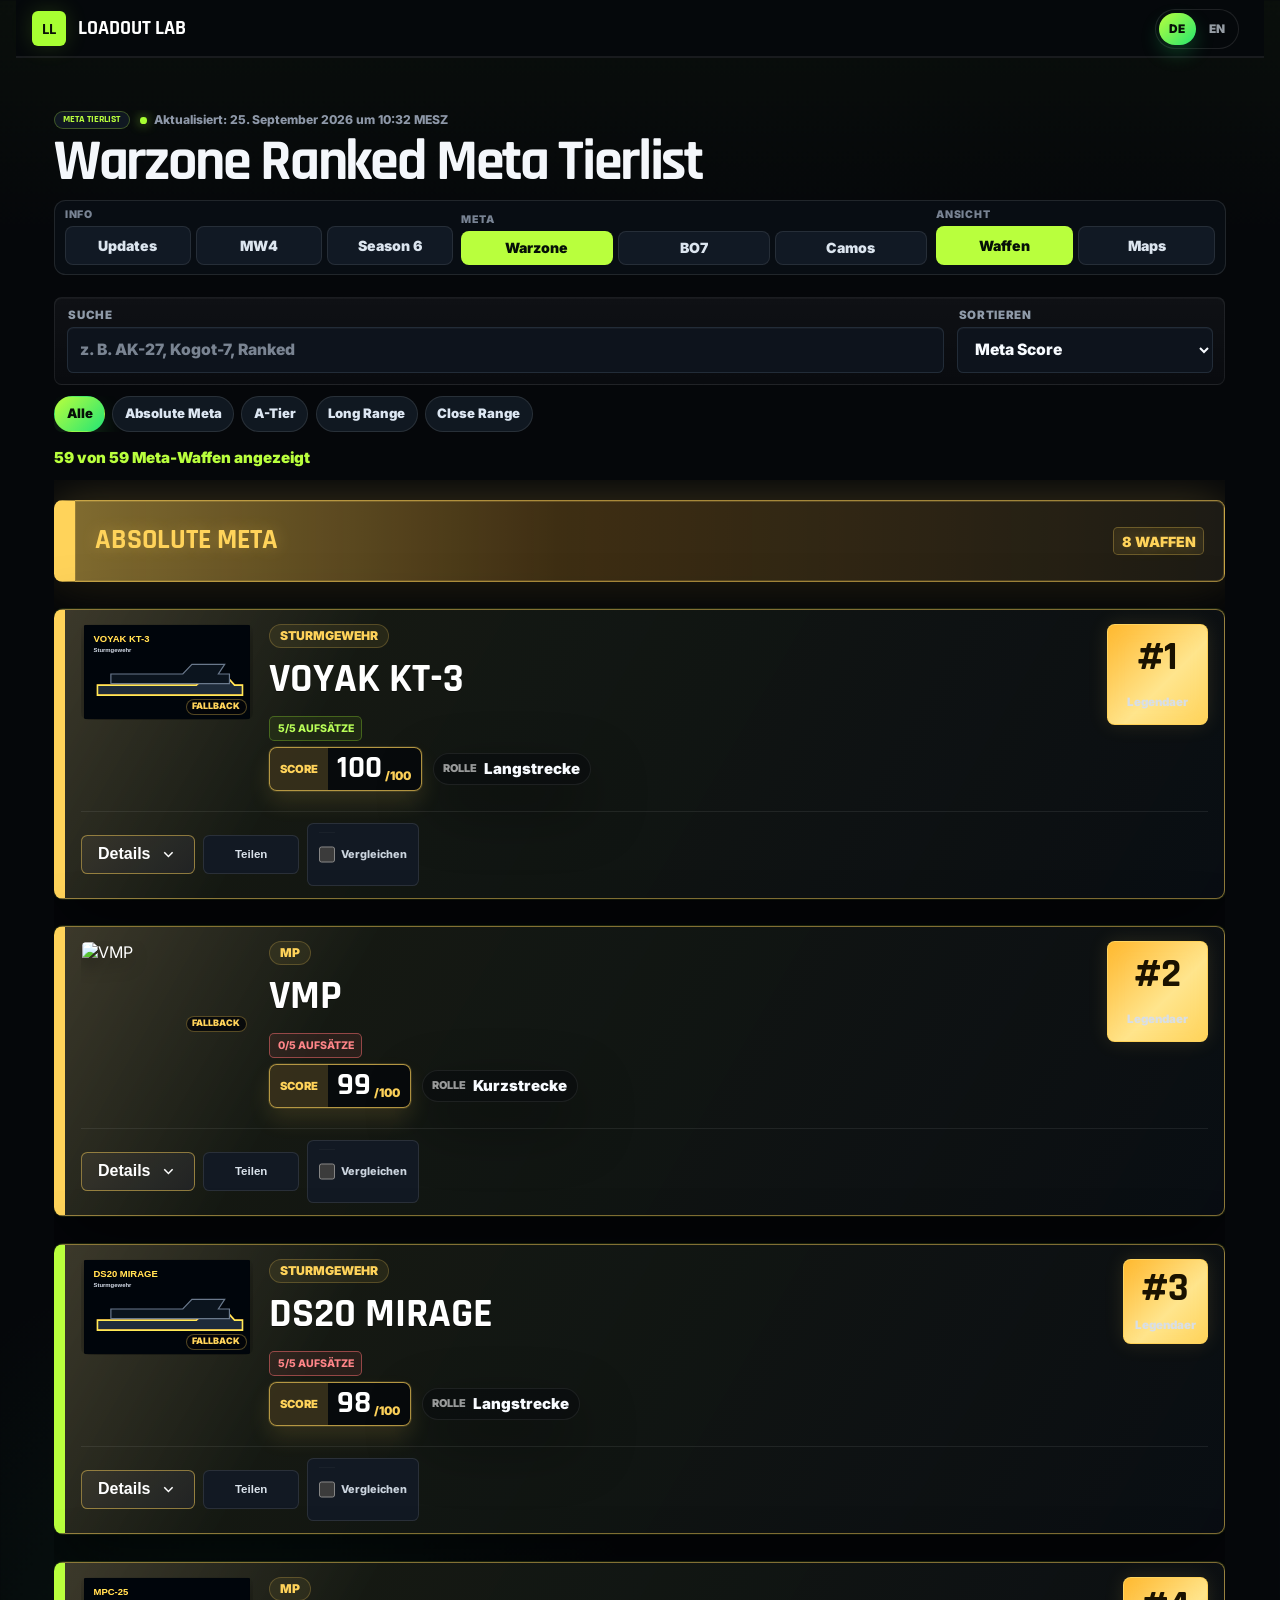
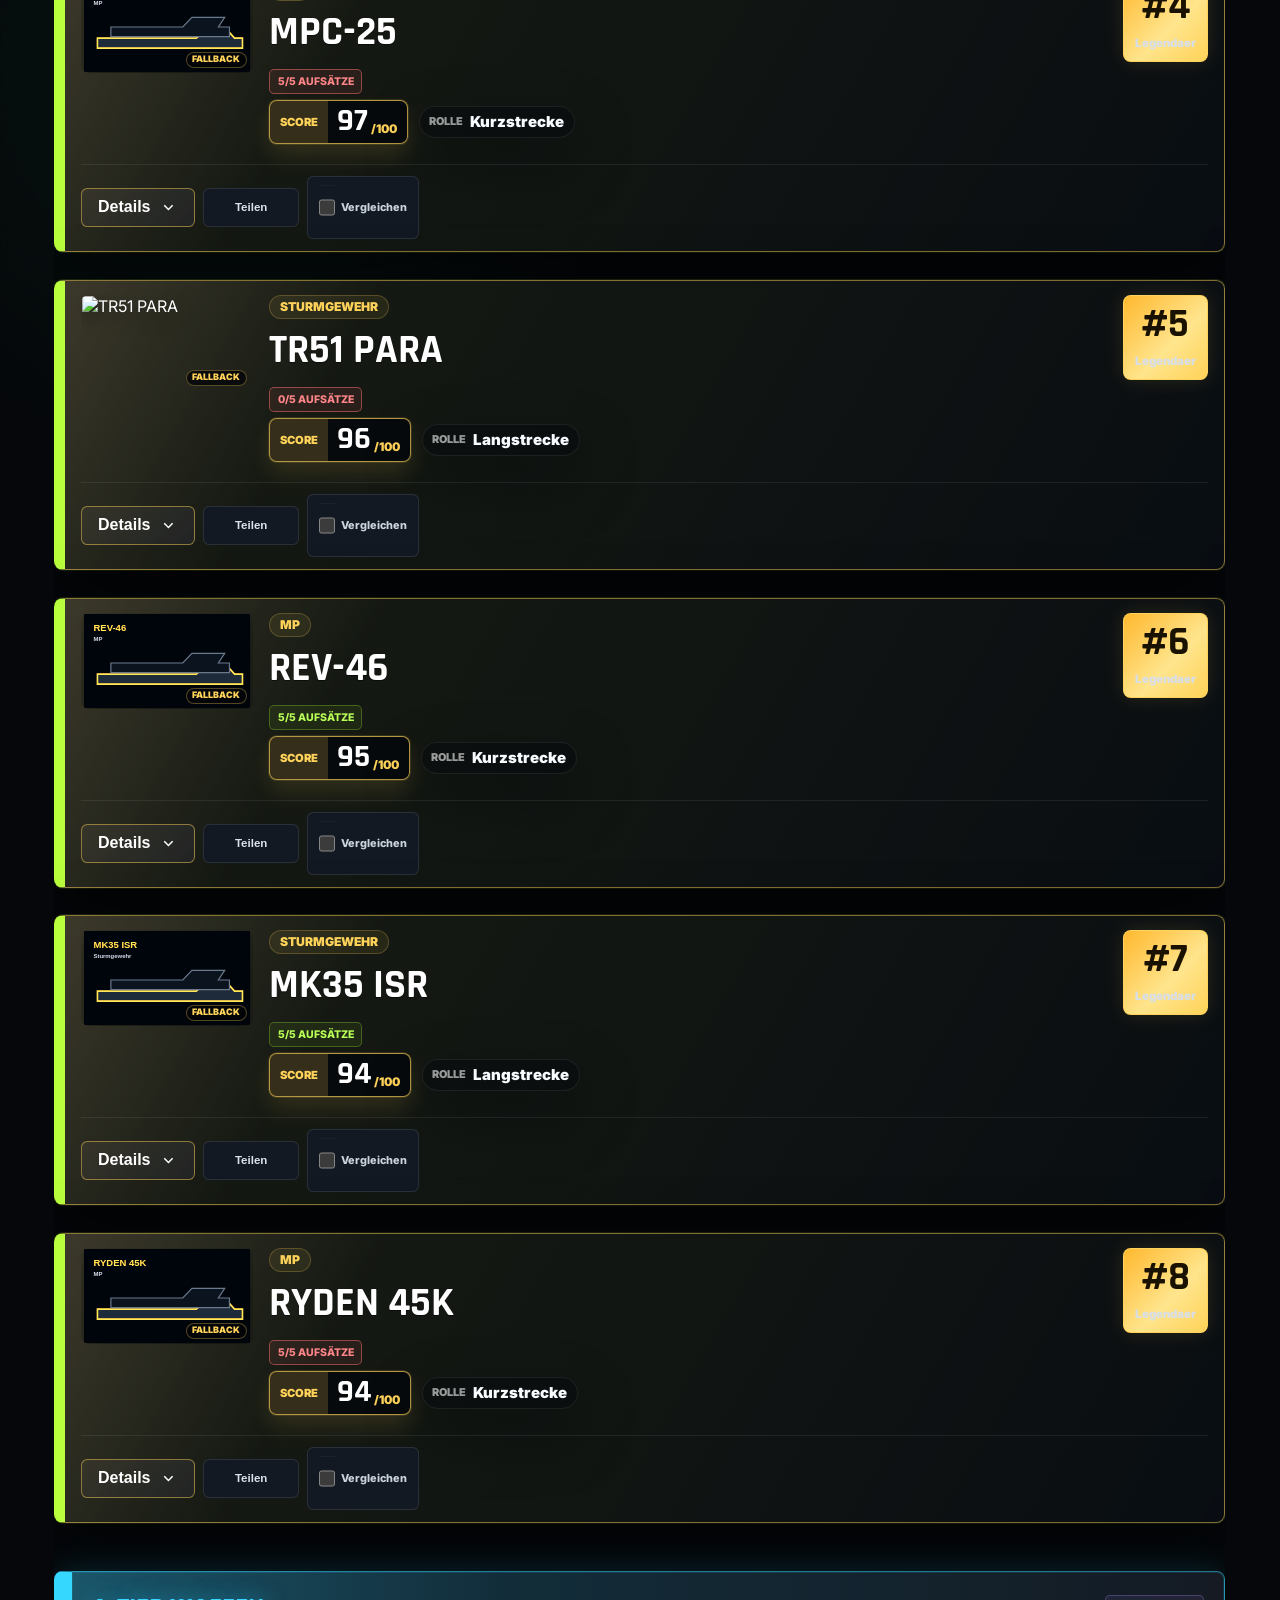
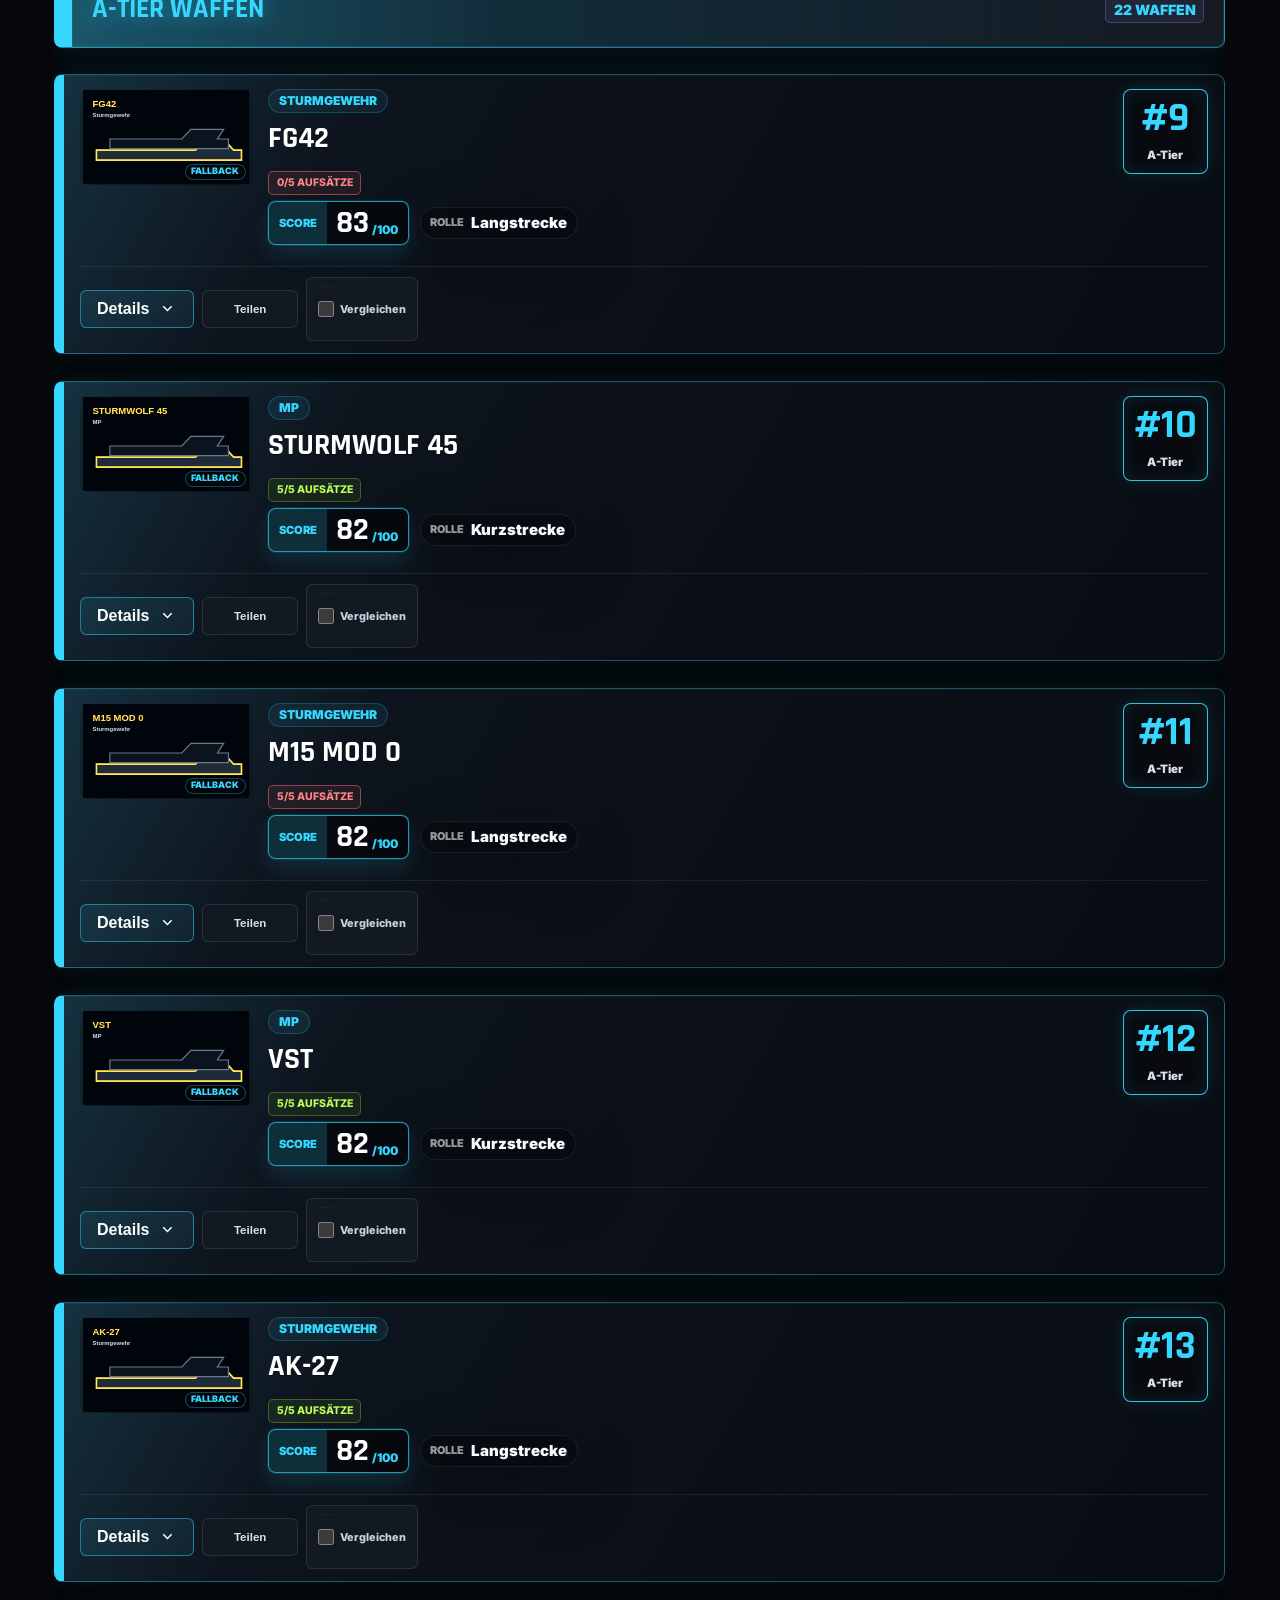
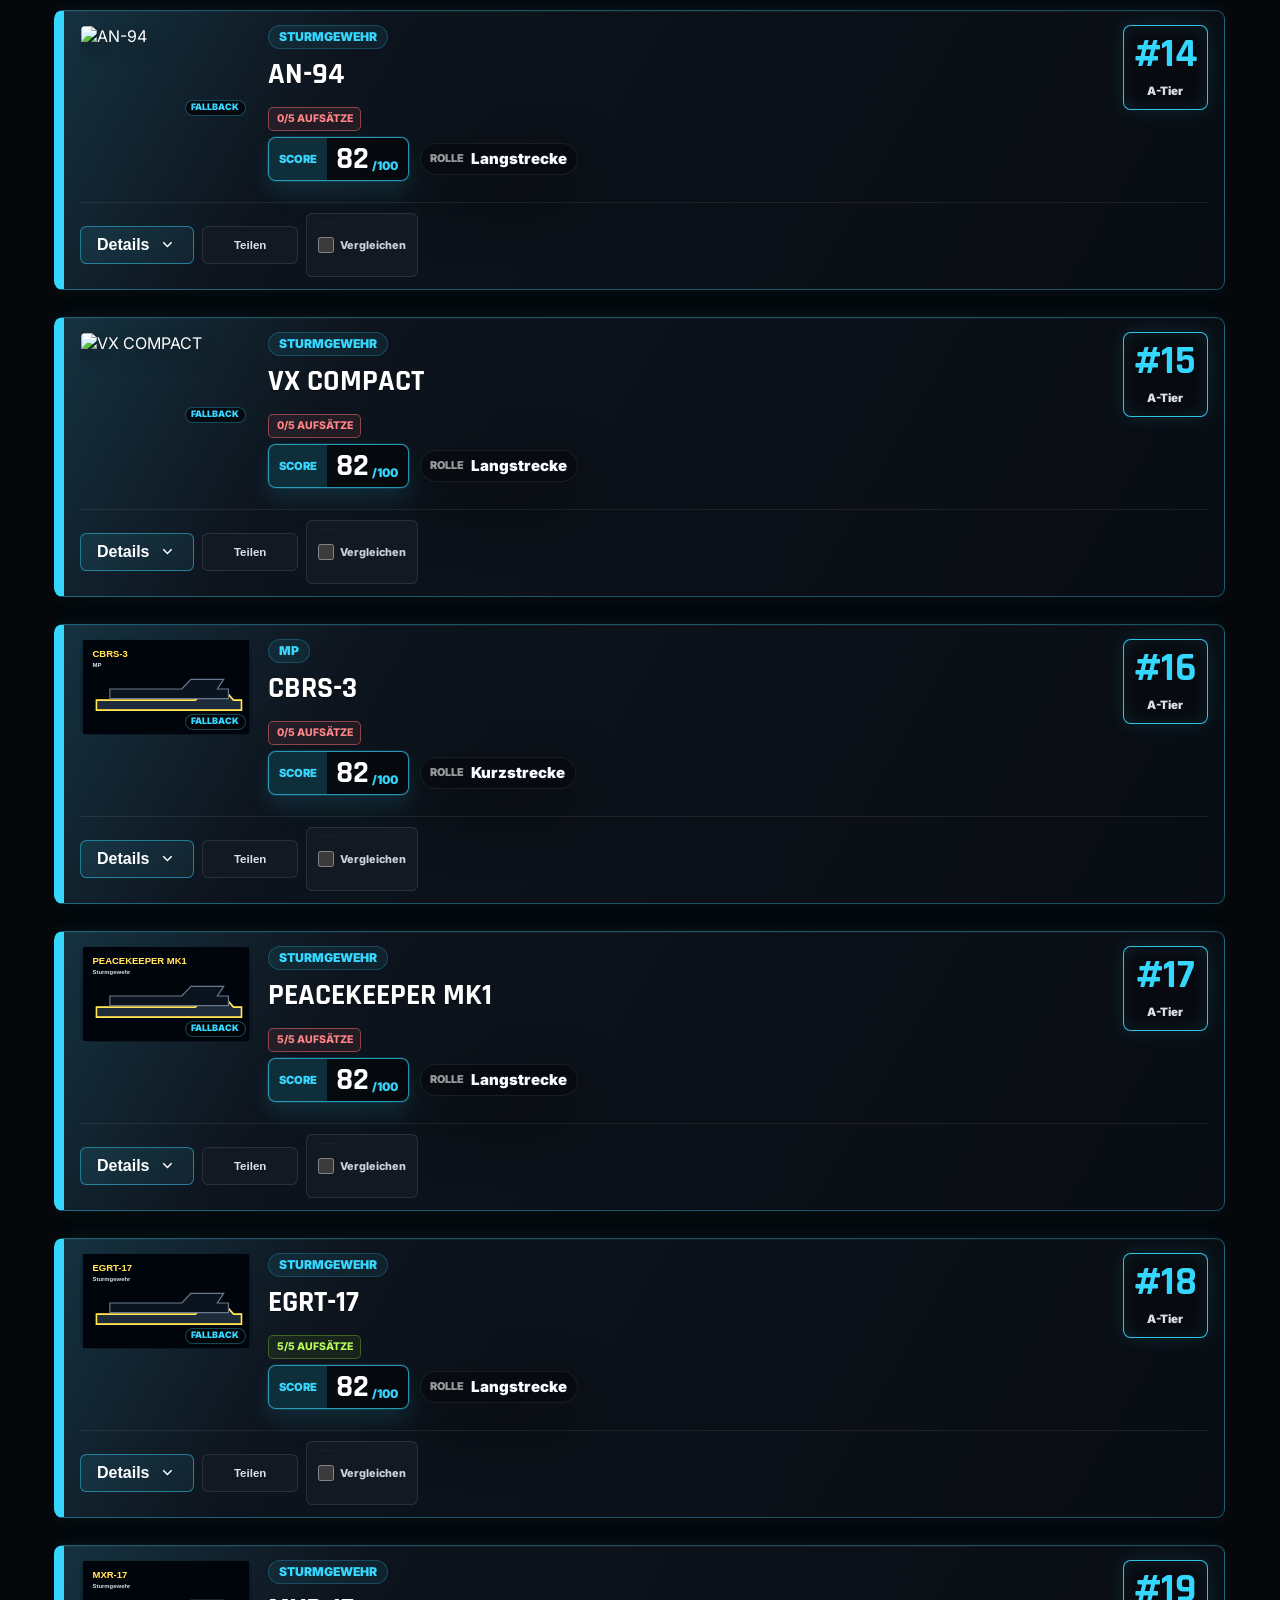
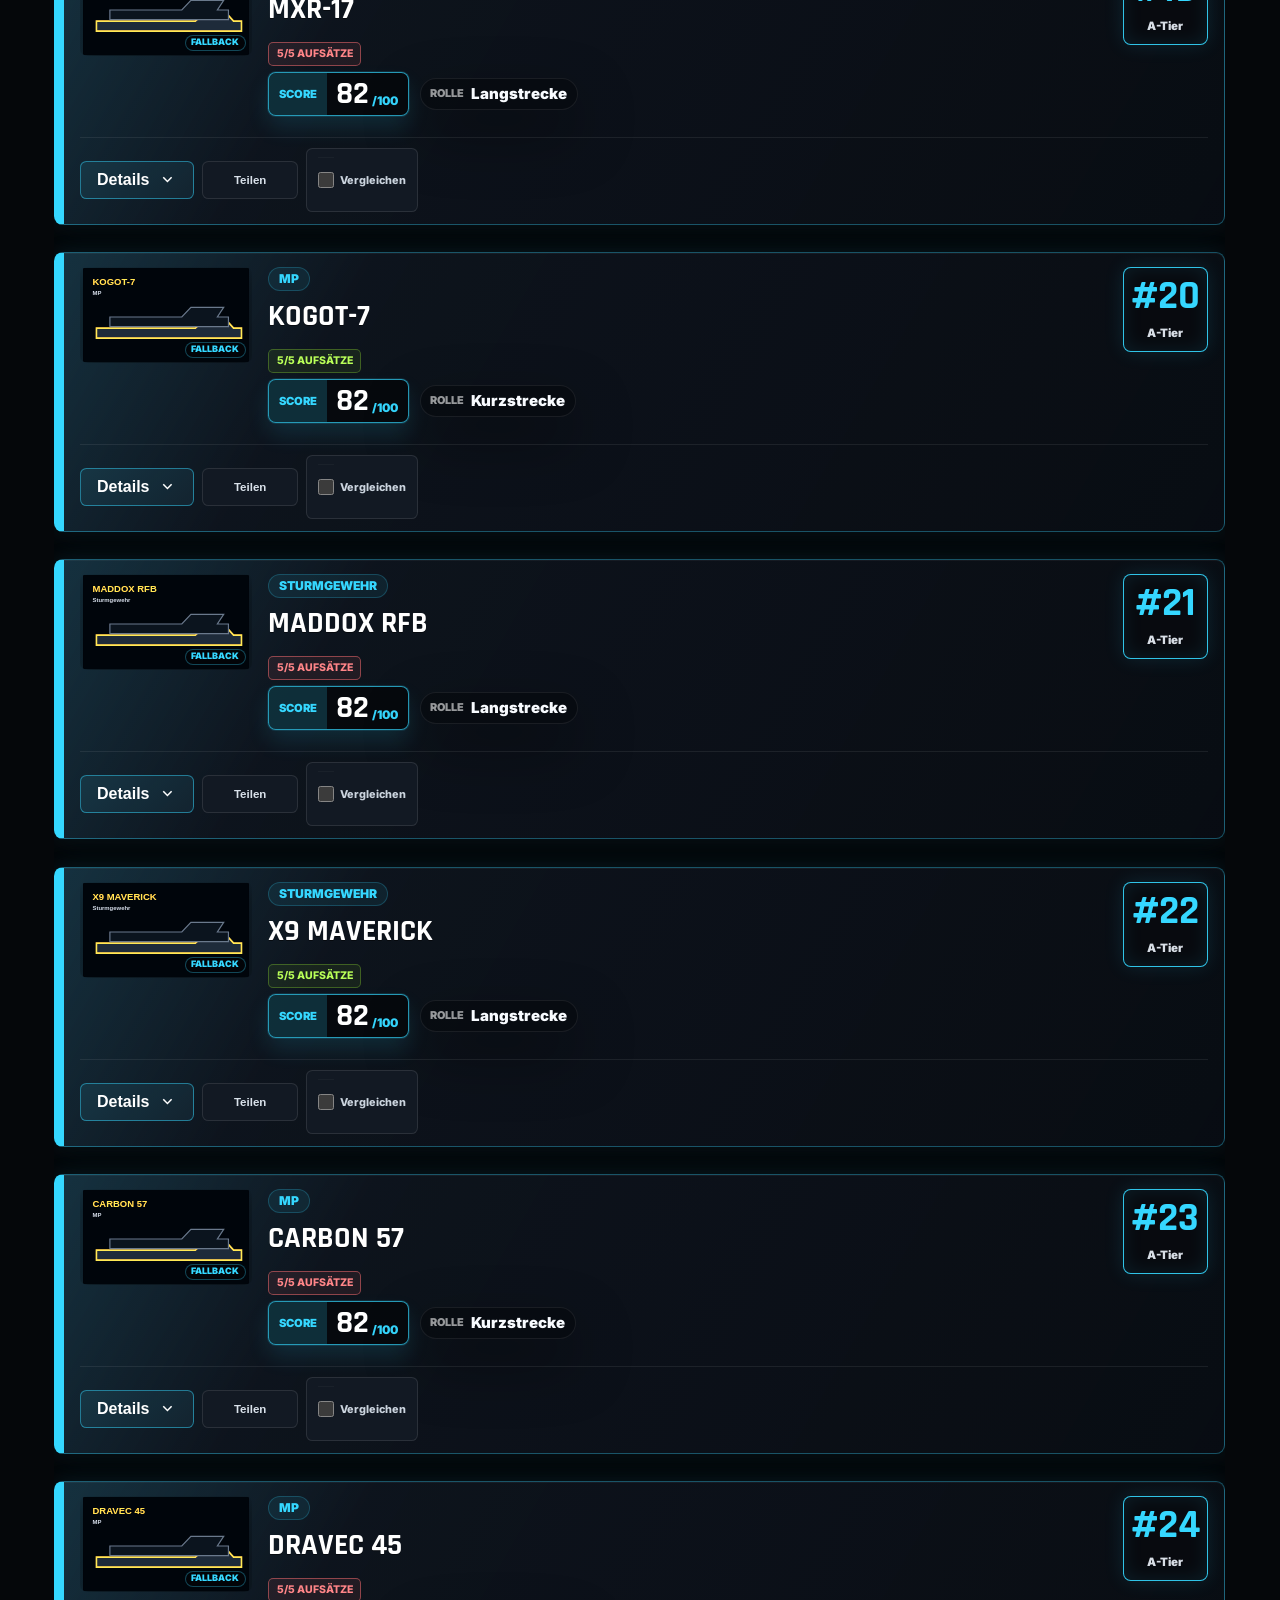
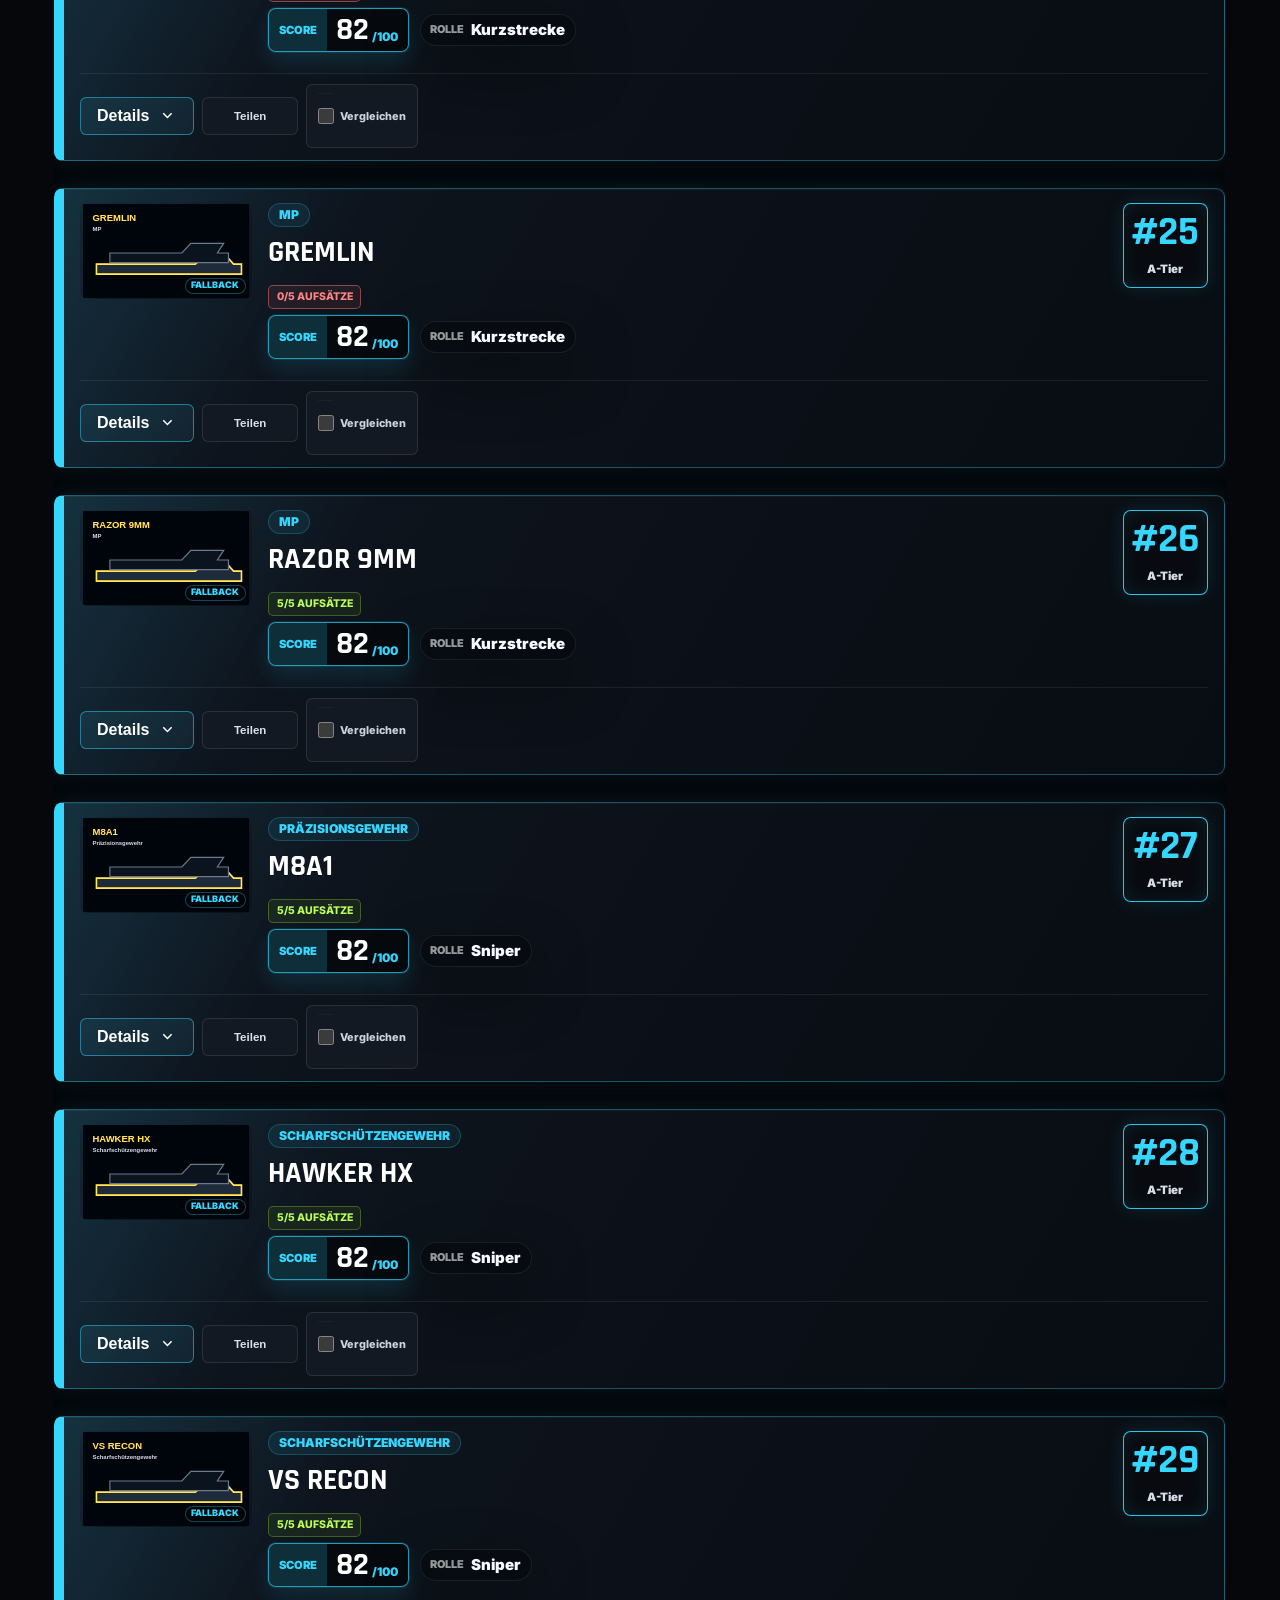
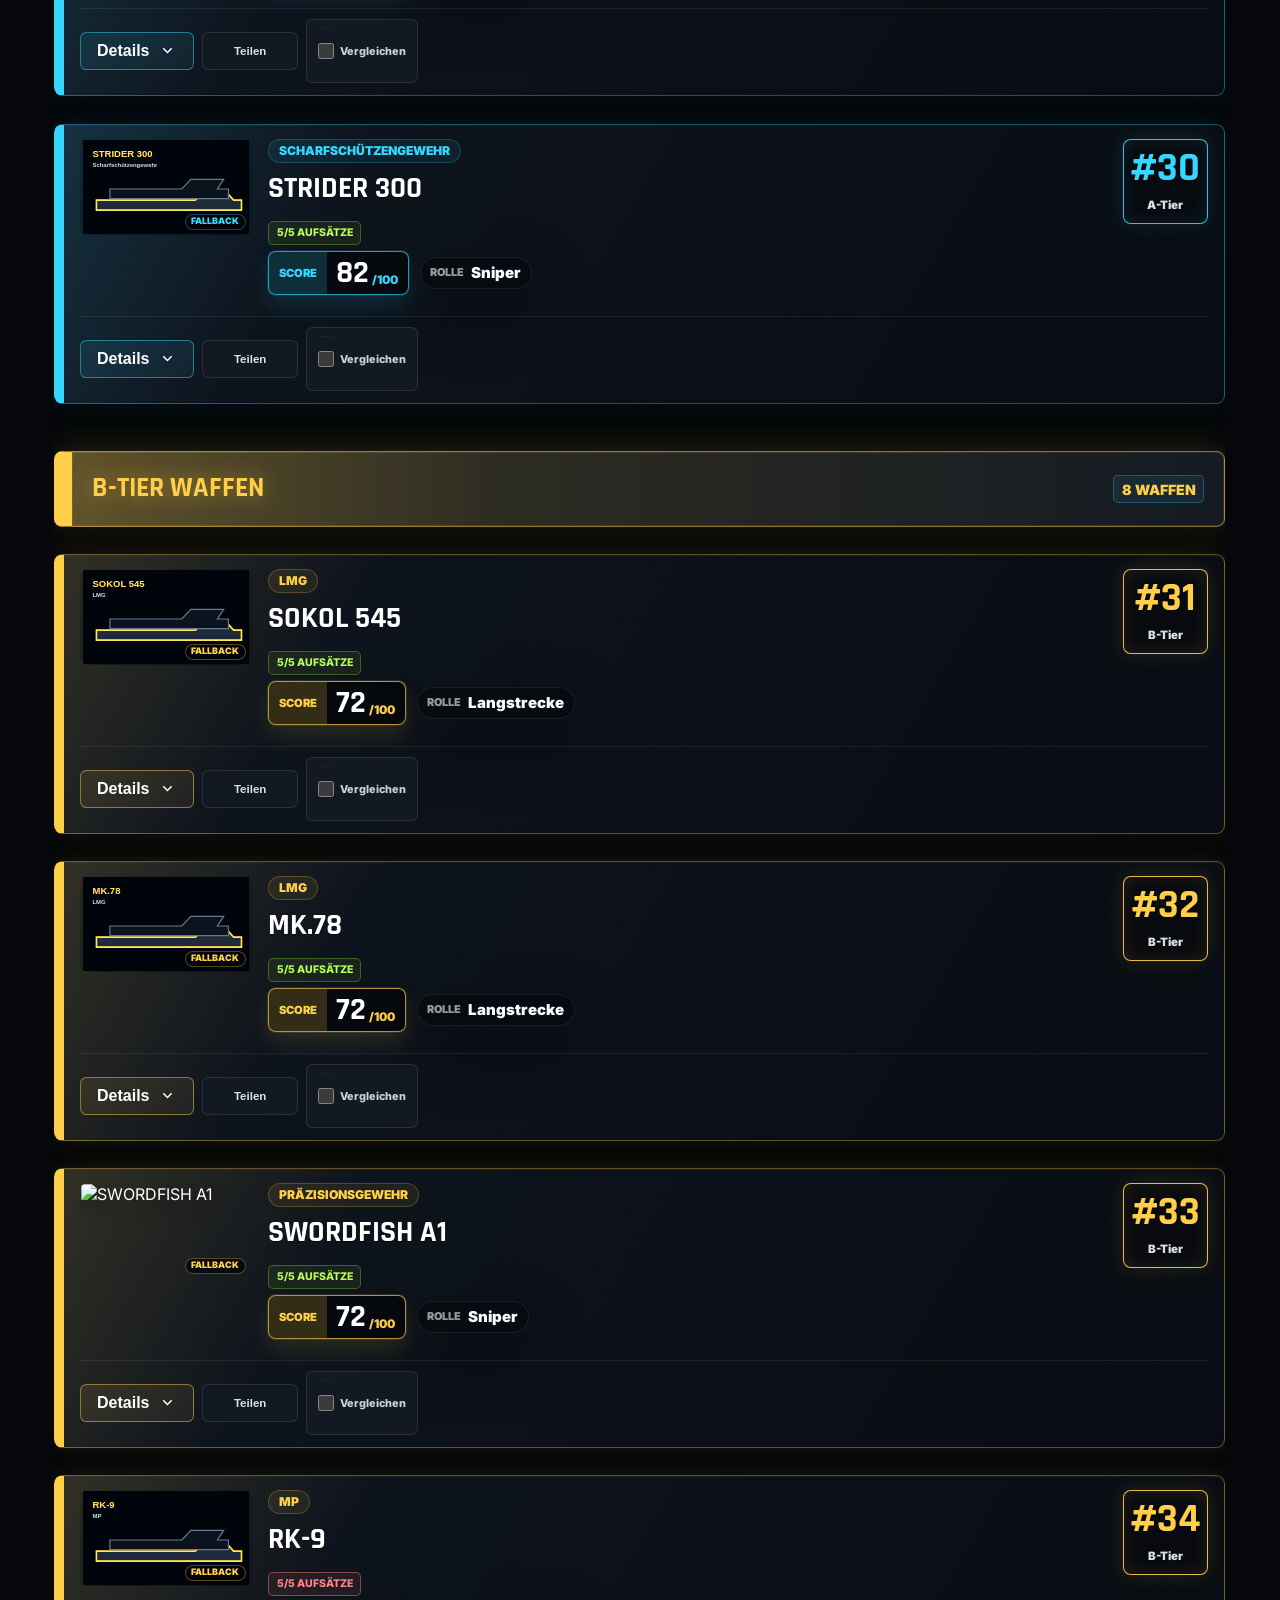
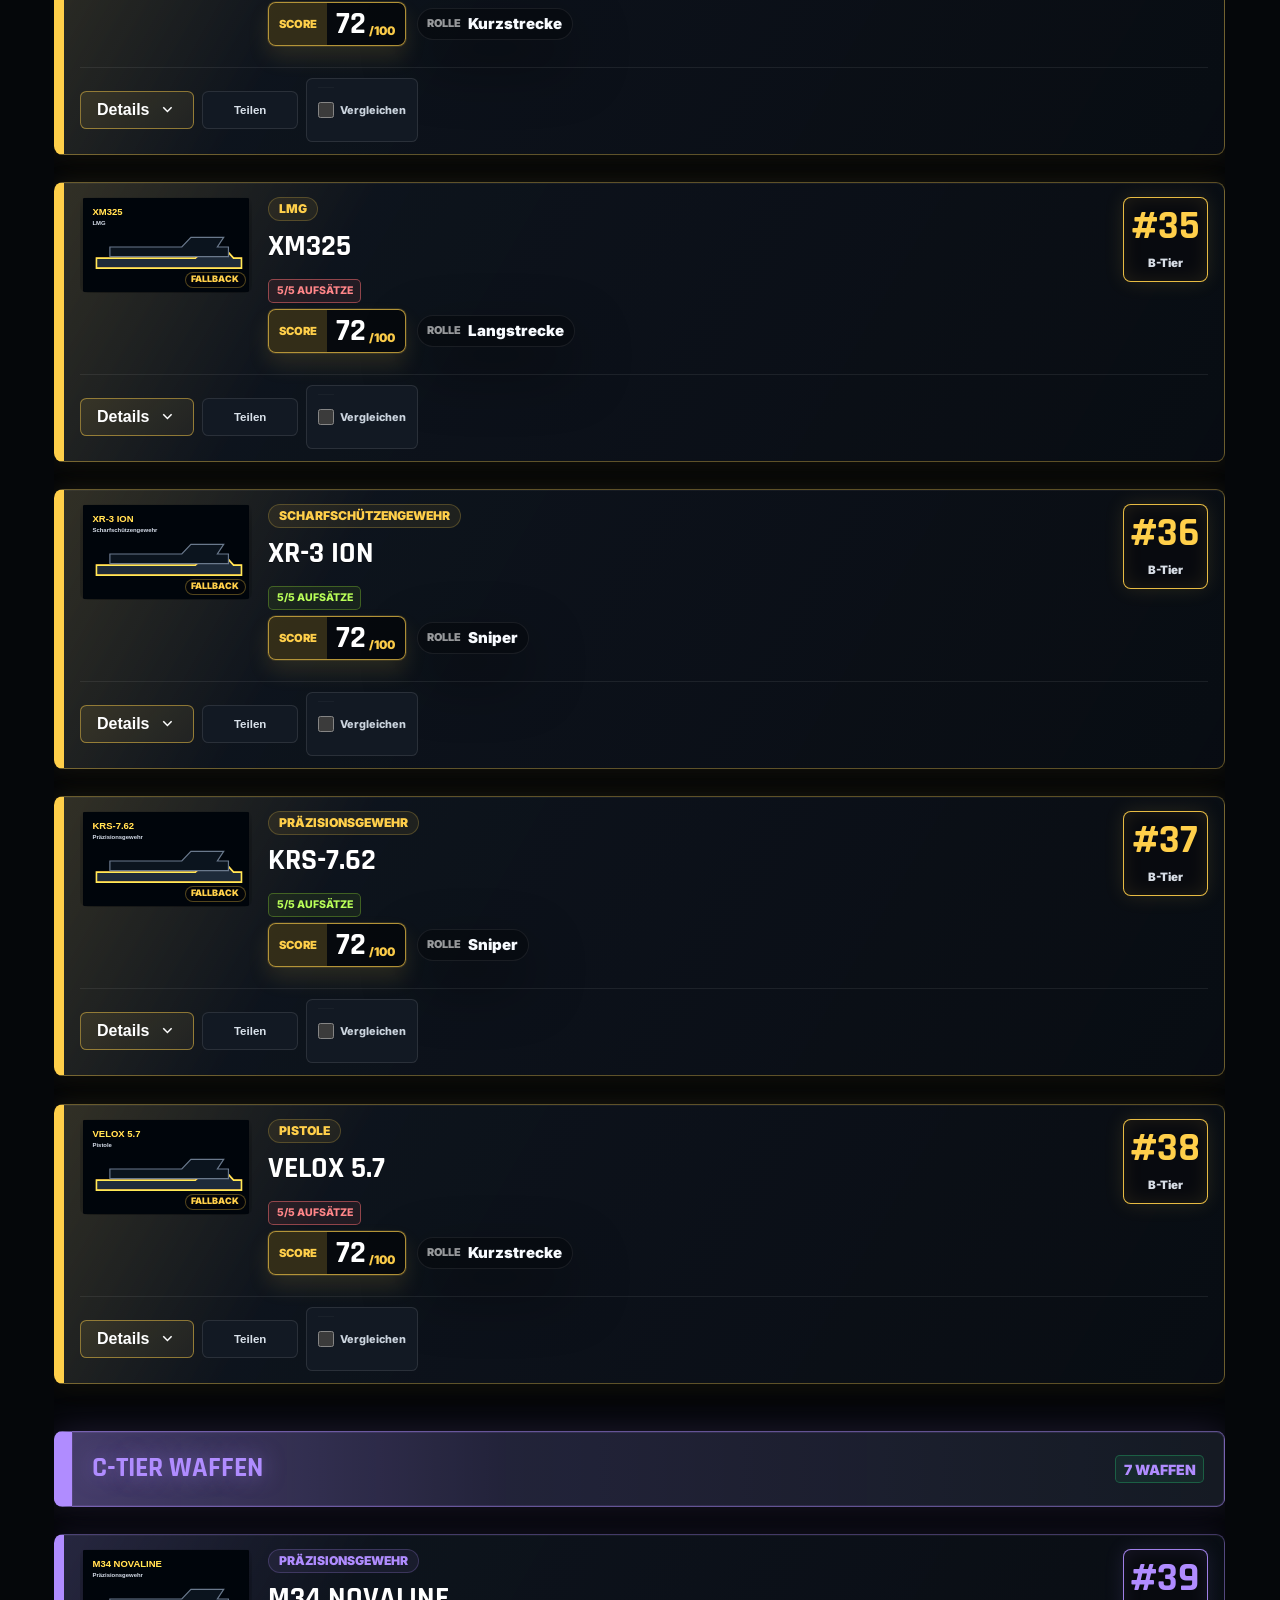
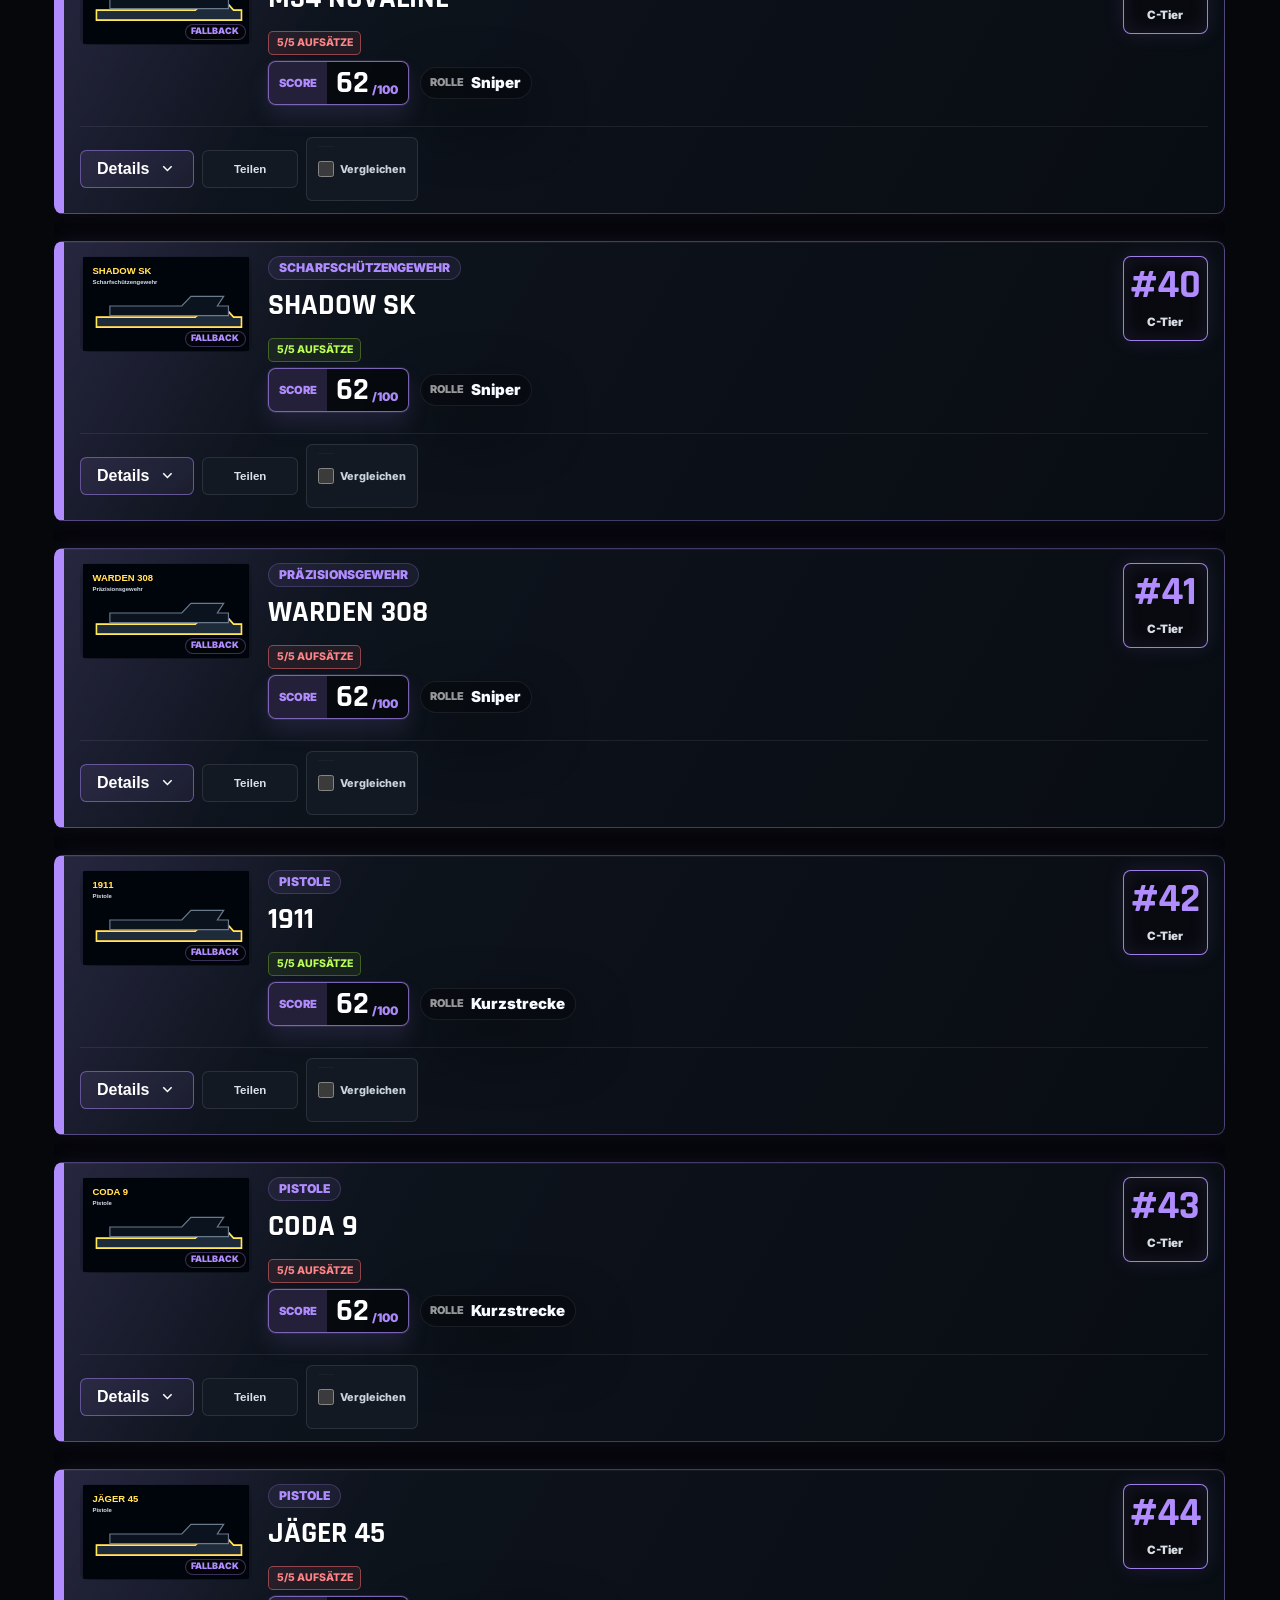
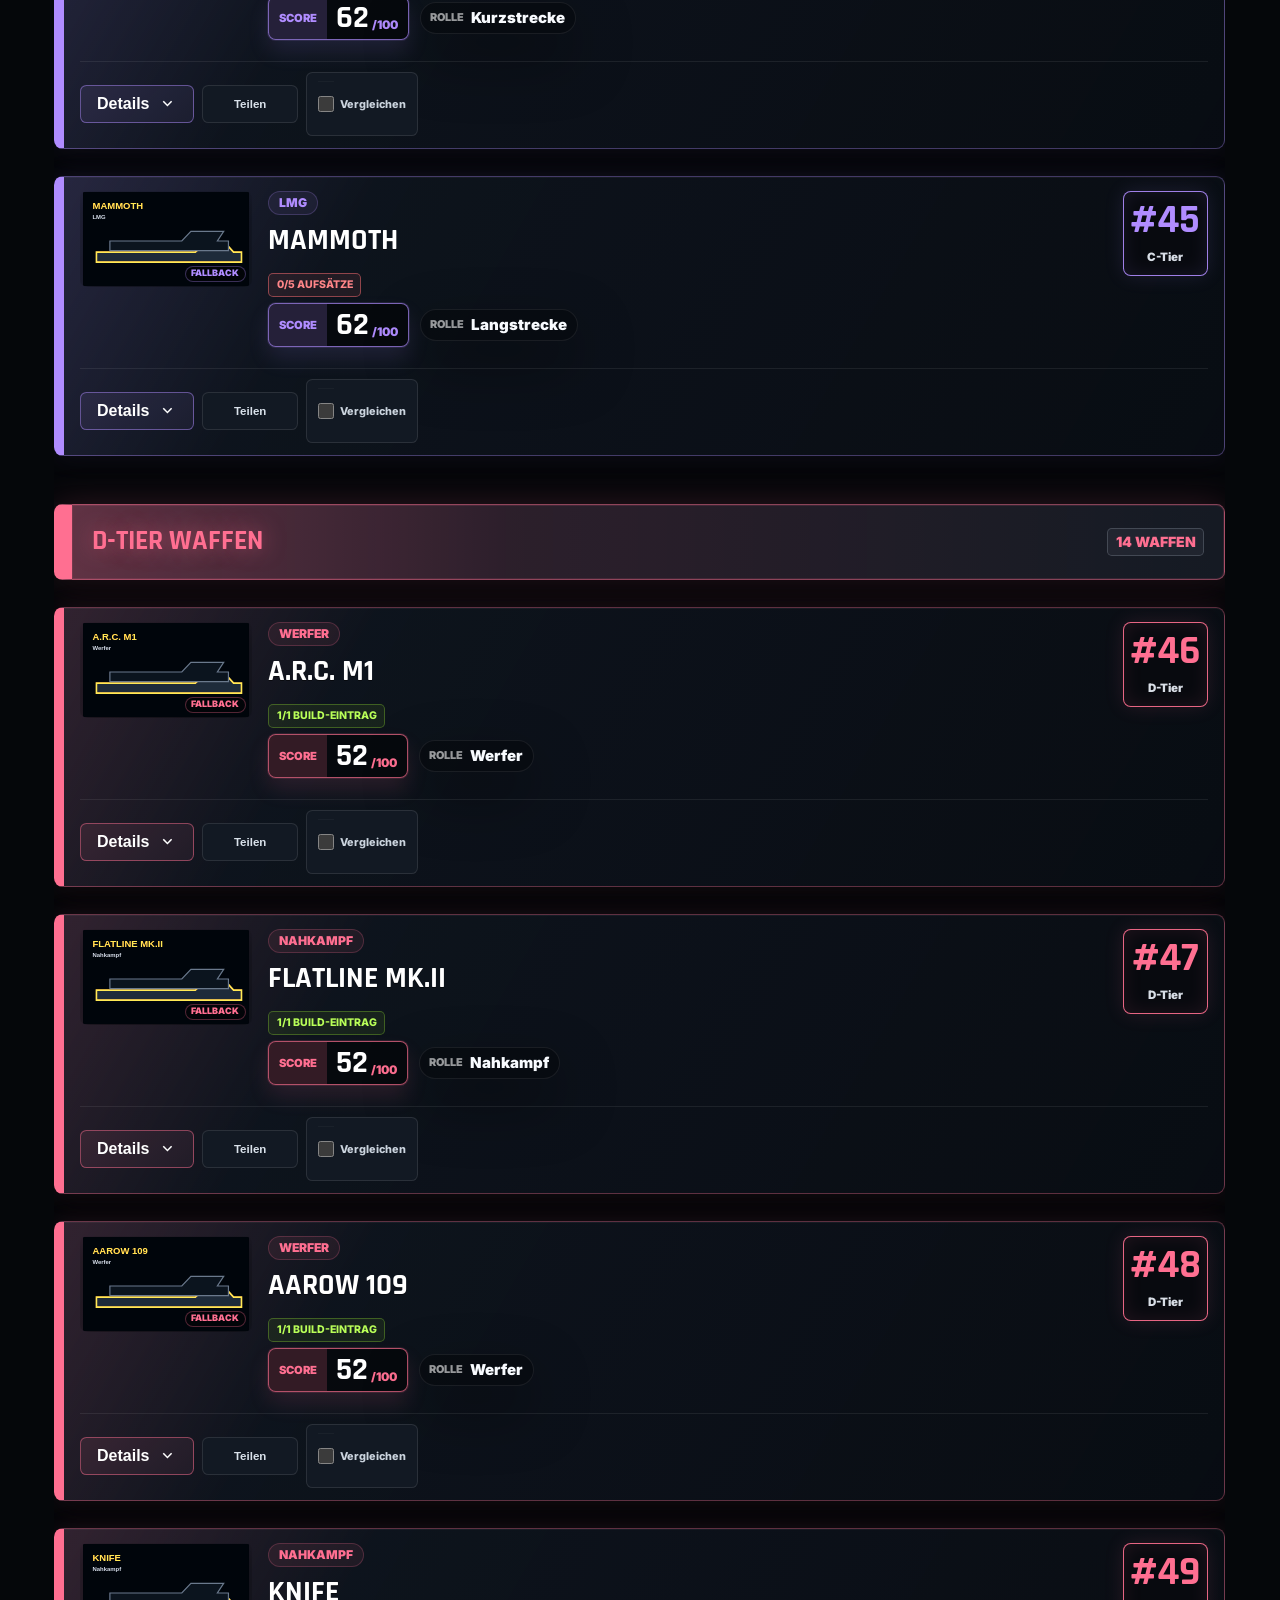
==== commit a0771d3c: "Disable legacy generic attachments" ====
--- a/index.html
+++ b/index.html
@@ -4,7 +4,7 @@
     ><link rel="preconnect" href="https://fonts.googleapis.com"><link rel="preconnect" href="https://fonts.gstatic.com" crossorigin><link
       href="https://fonts.googleapis.com/css2?family=Rajdhani:wght@500;600;700&family=Inter:wght@400;500;600;700;800&display=swap"
       rel="stylesheet"
-     ><link rel="stylesheet" href="styles.css?v=20260512-official1"><link rel="stylesheet" href="meta-overrides.css?v=20260512-official1"><link rel="preconnect" href="https://imgs.callofduty.com" crossorigin><link rel="dns-prefetch" href="https://imgs.callofduty.com"><link rel="preconnect" href="https://www.callofduty.com"><link rel="stylesheet" href="modern-refresh.css?v=remove-generic-attachments-20260925"></head><body><header class="site-header"><a class="brand" href="#top" aria-label="Loadout Lab Startseite"><span class="brand-mark">LL</span><span>Loadout Lab</span></a><nav class="top-nav" aria-label="Hauptnavigation"><a href="#loadouts">Tierlist</a><a href="#intel">MW4</a><a href="#updates">Updates</a></nav></header><main id="top"><section id="loadouts" class="section loadout-section tier-first"><div class="section-heading"><p class="eyebrow">Meta Tierlist</p><h1 id="tierTitle">Warzone Ranked Meta Tierlist</h1><p id="tierDescription">
+     ><link rel="stylesheet" href="styles.css?v=20260512-official1"><link rel="stylesheet" href="meta-overrides.css?v=20260512-official1"><link rel="preconnect" href="https://imgs.callofduty.com" crossorigin><link rel="dns-prefetch" href="https://imgs.callofduty.com"><link rel="preconnect" href="https://www.callofduty.com"><link rel="stylesheet" href="modern-refresh.css?v=no-legacy-generic-attachments-20260925"></head><body><header class="site-header"><a class="brand" href="#top" aria-label="Loadout Lab Startseite"><span class="brand-mark">LL</span><span>Loadout Lab</span></a><nav class="top-nav" aria-label="Hauptnavigation"><a href="#loadouts">Tierlist</a><a href="#intel">MW4</a><a href="#updates">Updates</a></nav></header><main id="top"><section id="loadouts" class="section loadout-section tier-first"><div class="section-heading"><p class="eyebrow">Meta Tierlist</p><h1 id="tierTitle">Warzone Ranked Meta Tierlist</h1><p id="tierDescription">
             Suche nach BO7-Waffen, Klasse oder Rolle. Die Liste gruppiert Builds
             nach Meta-Stufe und zeigt Pick-Rate, Handhabung, Code und Aufsätze.
           </p><p class="updated-note">Aktualisiert: 25. September 2026 um 10:14 MESZ</p></div><div class="today-strip" aria-label="Heute wichtig"><article><span>Heute wichtig</span><strong>Season 03 Reloaded</strong><p>Season 04 ist live: Meta-Liste, Ranked-Einschätzung und Update-Infos sind auf den 4. Juni aktualisiert.</p></article><article><span>Meta bewegt sich</span><strong>Buffs & Nerfs</strong><p>DS20 Mirage ist laut WZStats aktuell #1, gefolgt von Carbon 57, AK-27, Dravec 45, MXR-17 und VST. A-Tier startet bei Voyak KT-3.</p></article><article><span>Weiter grinden</span><strong>Camos & Challenges</strong><p>Tarnungen sind nach Modus und Kategorie getrennt, inklusive Herausforderung.</p></article></div><div class="mode-switch primary-mode-switch" aria-label="Hauptansicht auswählen"><button class="mode-button update-mode-button" data-mode="updates" type="button">Updates</button><button class="mode-button mw4-mode-button" data-mode="mw4-info" type="button">MW4 Infos & Gerüchte</button><button class="mode-button season-mode-button season4-mode-button" data-mode="season4-info" type="button">Season 6</button></div><div class="mode-switch secondary-mode-switch" aria-label="Metaansicht auswählen"><button class="mode-button active" data-mode="warzone-ranked" type="button">Warzone Meta</button><button class="mode-button" data-mode="bo7-ranked" type="button">Black Ops 7 Meta</button><button class="mode-button camo-mode-button" data-mode="camos" type="button">Tarnungen</button></div><div class="content-tabs" id="contentTabs" aria-label="Ansicht auswählen"><button class="content-tab active" data-tab="weapons" type="button">Meta Waffen</button><button class="content-tab" data-tab="maps" type="button">Maps</button></div><div class="tab-panel active" data-panel="weapons"><div class="weapon-dashboard"><div class="controls" aria-label="Loadout Werkzeuge"><label class="search-box"><span>Suche</span><input id="loadoutSearch" type="search" placeholder="z. B. AK-27, Kogot-7, Ranked"></label><label class="select-box"><span>Sortieren</span><select id="sortSelect"><option value="score">Meta Score</option><option value="pick">Pick-Rate</option><option value="name">Name</option><option value="range">Reichweite</option></select></label></div><div class="toolbar" id="filterToolbar" aria-label="Loadout Filter"></div><div class="meta-patch-summary" id="metaPatchSummary"></div><div class="weapon-compare-panel" id="weaponComparePanel" aria-label="Meta Vergleich"></div><p class="result-count" id="resultCount" aria-live="polite"></p><div class="loadout-grid" id="loadoutGrid"></div></div></div><div id="maps" class="tab-panel maps-section" data-panel="maps" hidden><div class="map-panel"><p class="eyebrow">Map Control</p><h2 id="mapsTitle">Ranked Maps</h2><p id="mapsDescription"></p><ul class="callout-list" id="mapNotes"></ul><div class="map-insight"><div><span>Top Landing Spots</span><ol id="hotspotRank"></ol></div><div><span>Heatmap</span><div class="heat-legend" aria-label="Heatmap Legende"><i></i><p>Je größer und heller der Spot, desto höher der Landing-Anteil.</p></div></div></div></div><div class="map-board"><div class="map-board-header"><span id="mapsKicker">Rotation</span><strong id="mapsSummary">0 Maps</strong></div><div class="map-tabs" id="mapTabs" aria-label="Warzone Ranked Map auswählen"></div><div class="map-mode-grid" id="mapModeGrid"></div><ul class="source-list"><li><a href="https://www.callofduty.com/patchnotes/2026/04/call-of-duty-bo7-warzone-season-03-patch-notes?pubDate=20260402" target="_blank" rel="noreferrer">Warzone Ranked Patch Notes</a></li><li><a href="https://support.activision.com/black-ops-7/articles/black-ops-7-ranked-play" target="_blank" rel="noreferrer">BO7 Ranked Play Support</a></li><li><a href="https://dotesports.com/call-of-duty/news/black-ops-7-ranked-play-maps-and-modes" target="_blank" rel="noreferrer">BO7 Season 3 Map Pool</a></li></ul></div></div><div class="tab-panel camos-section" data-panel="camos" hidden><div class="camo-header"><div><p class="eyebrow">Camo Board</p><h2>Tarnungen & Mastery</h2><p>
@@ -155,7 +155,7 @@
         Loadout Lab ist ein fan-made COD Info Hub. Nicht offiziell mit Activision oder Call of Duty verbunden.
       </p><a href="#top">Zurück nach oben</a></footer>
     <script>
-      window.__loadoutLabMetaVersion = "remove-generic-attachments-20260925";
+      window.__loadoutLabMetaVersion = "no-legacy-generic-attachments-20260925";
       (function () {
         const originalFetch = window.fetch ? window.fetch.bind(window) : null;
         if (!originalFetch) return;
@@ -176,8 +176,8 @@
         };
       }());
     </script>
-    <script src="script.js?v=remove-generic-attachments-20260925" defer></script>
-    <script src="meta-fast.js?v=remove-generic-attachments-20260925" defer></script>
-    <script src="loadout-runtime.js?v=remove-generic-attachments-20260925" defer></script>
+    <script src="script.js?v=no-legacy-generic-attachments-20260925" defer></script>
+    <script src="meta-fast.js?v=no-legacy-generic-attachments-20260925" defer></script>
+    <script src="loadout-runtime.js?v=no-legacy-generic-attachments-20260925" defer></script>
   </body></html>
 
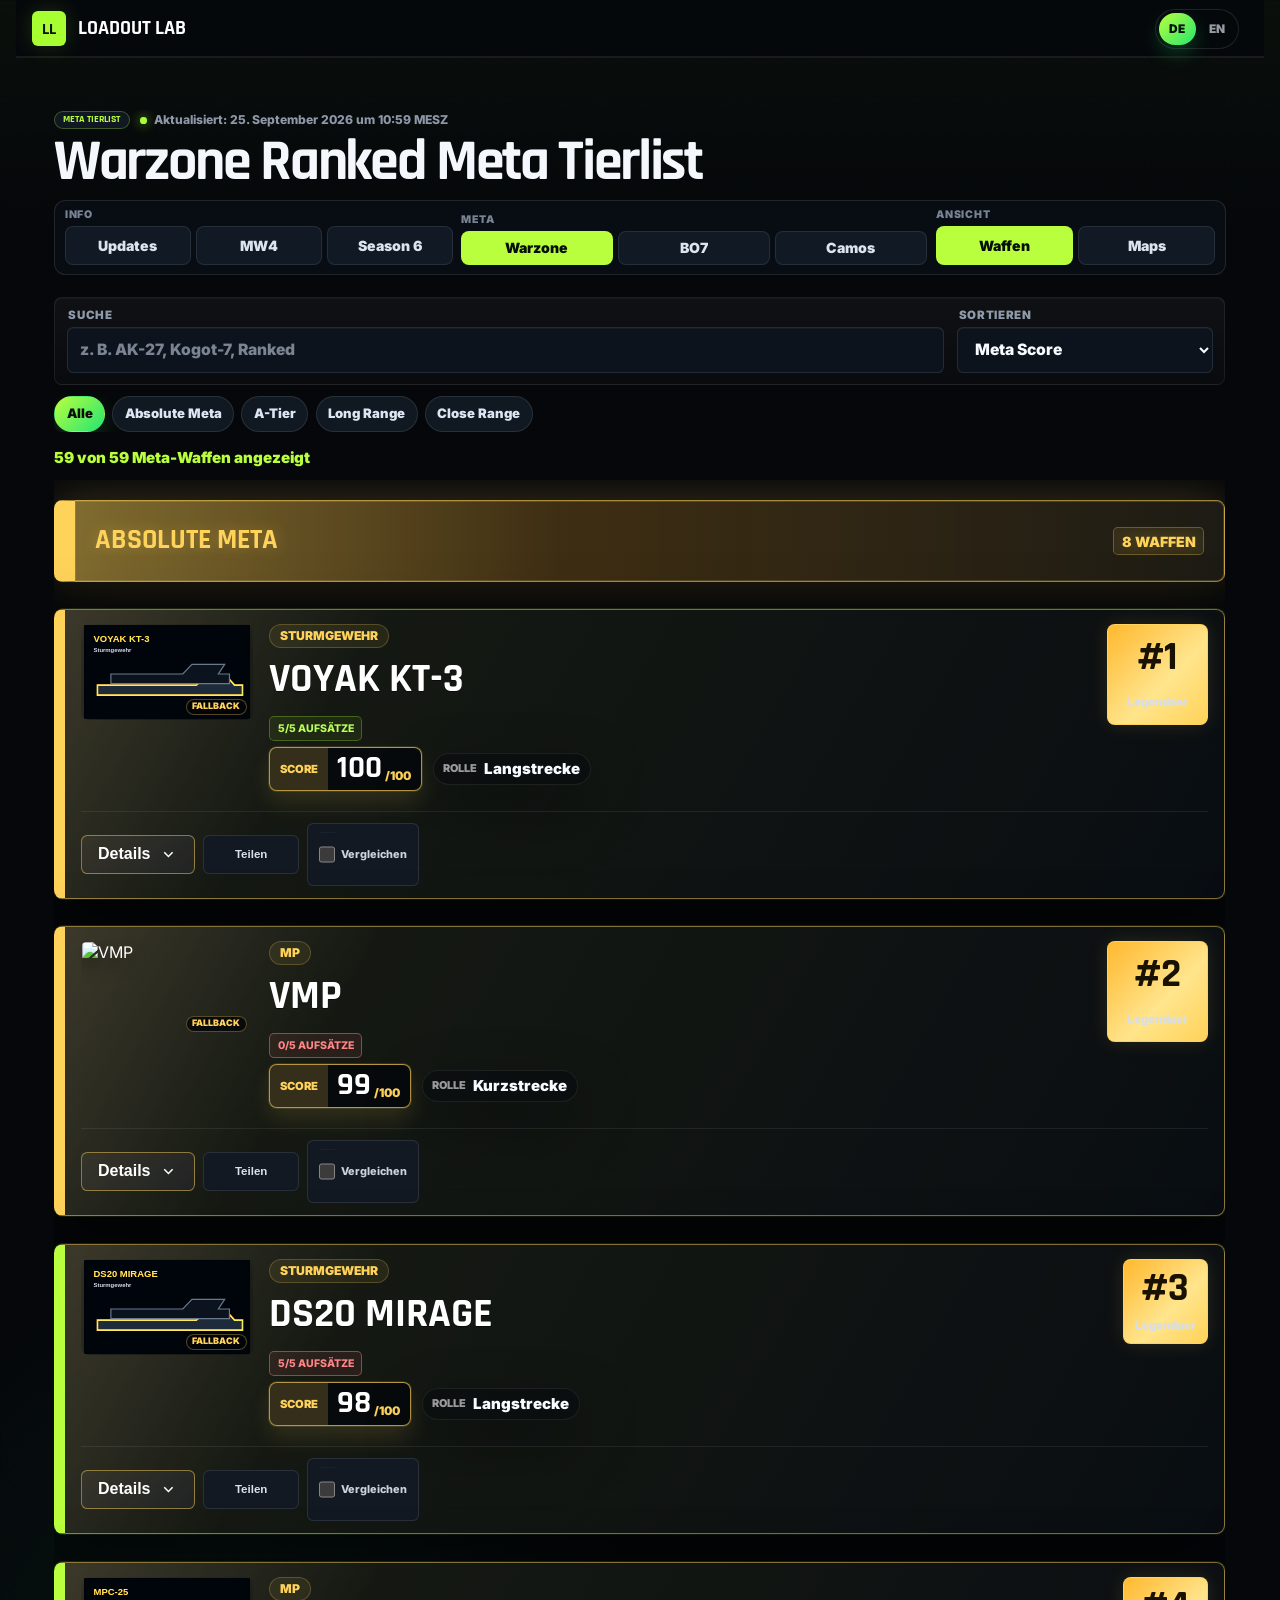
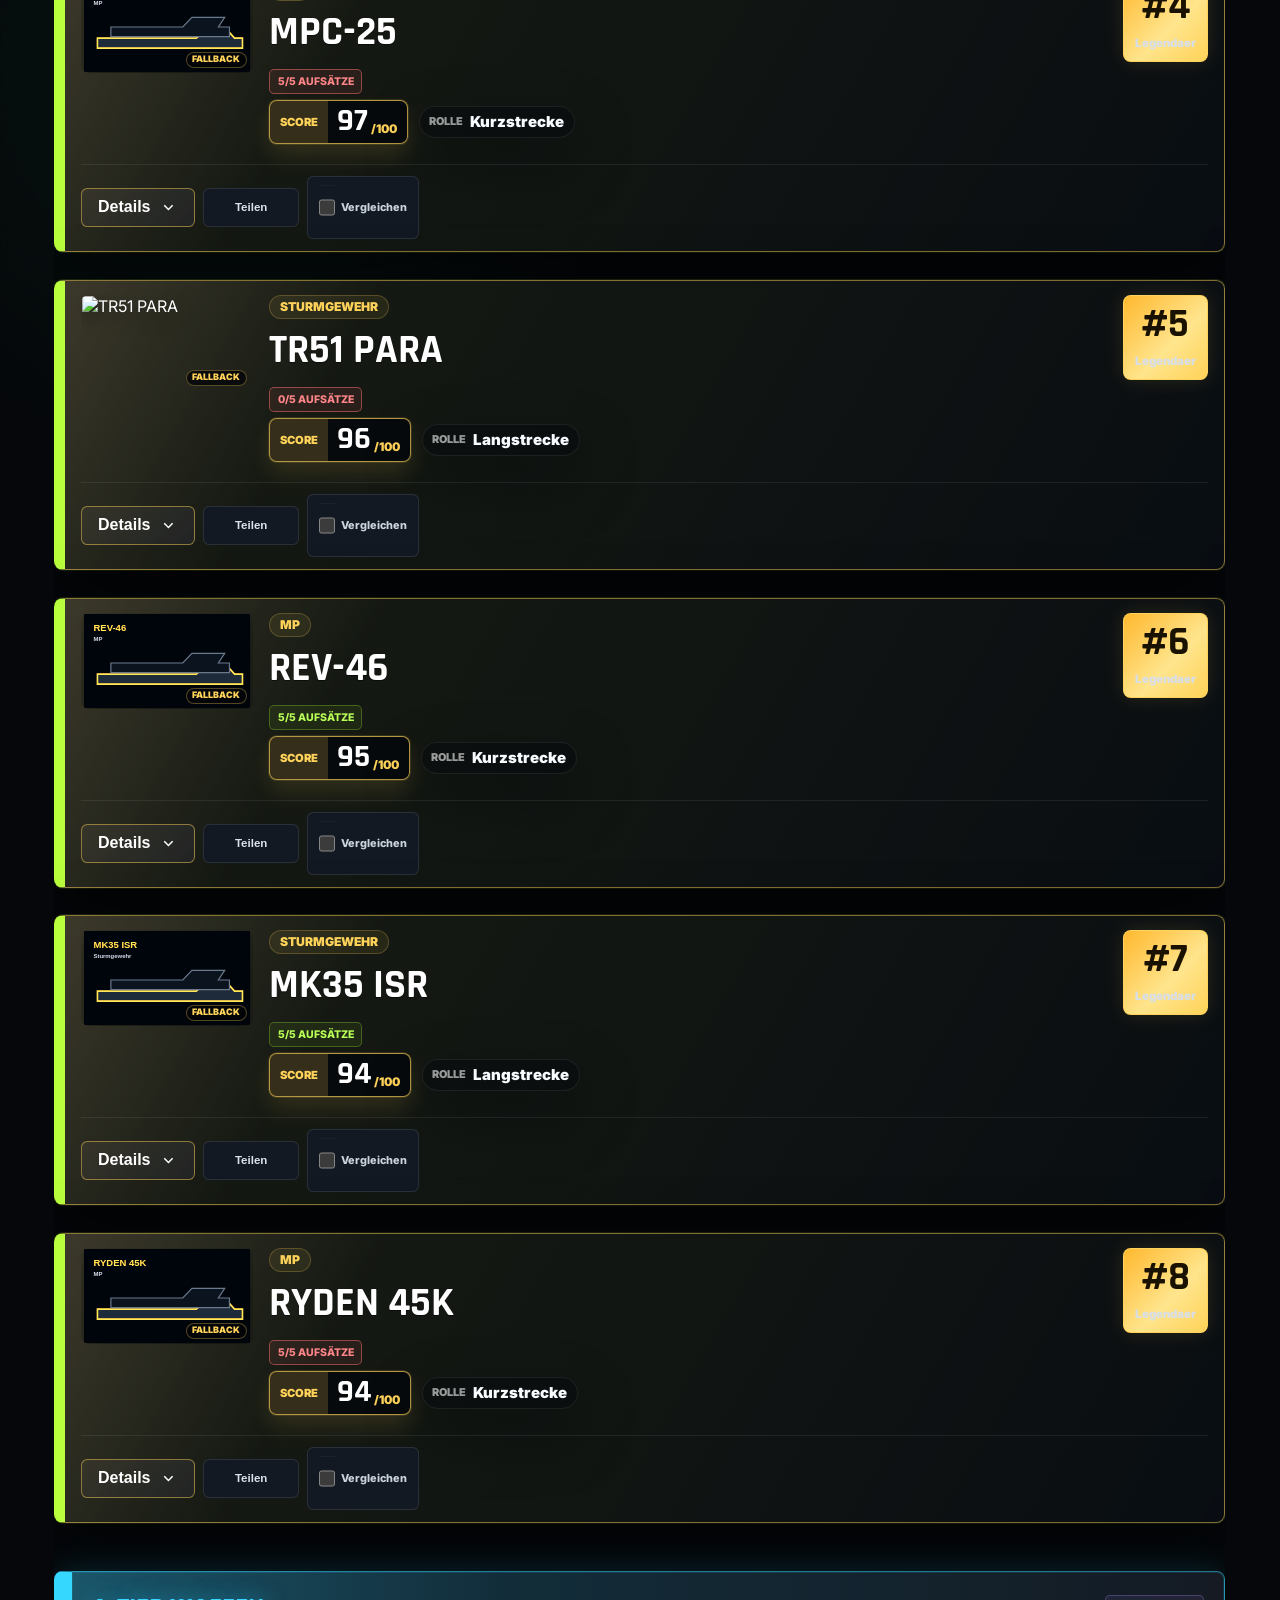
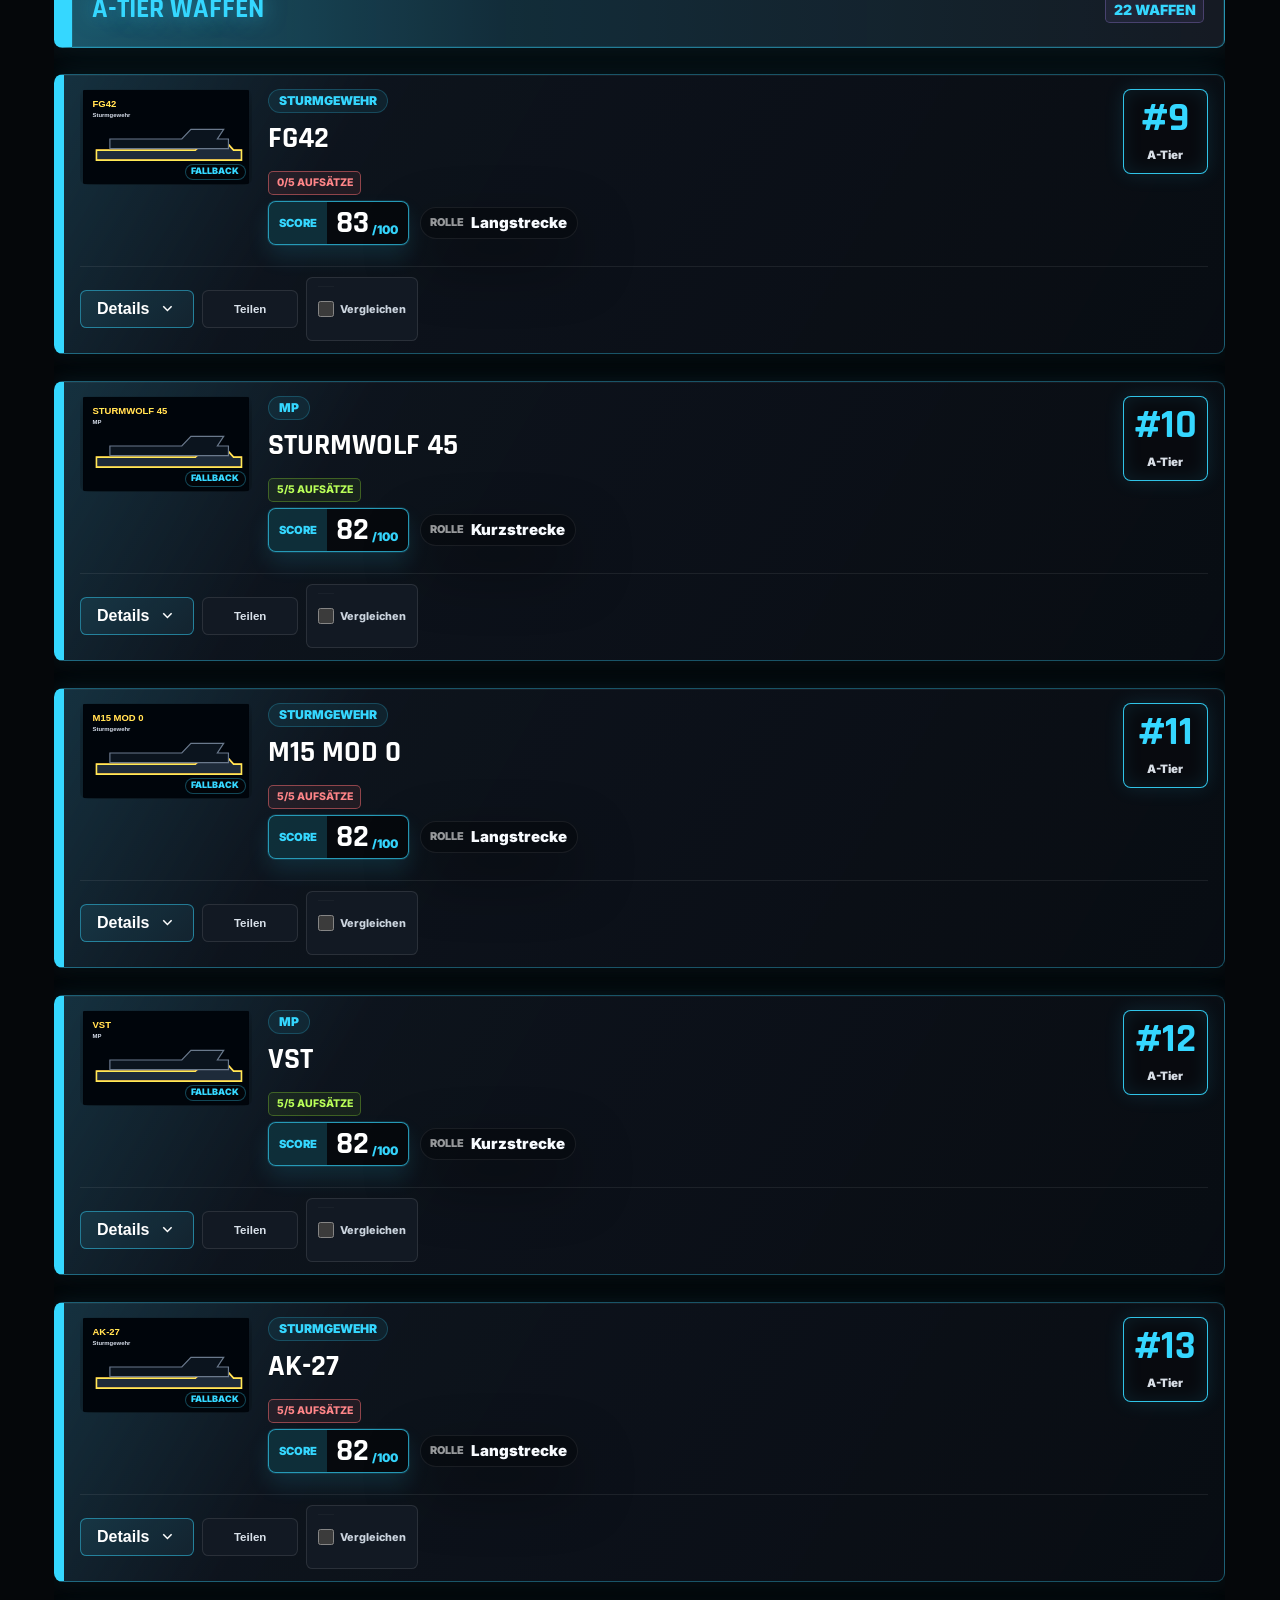
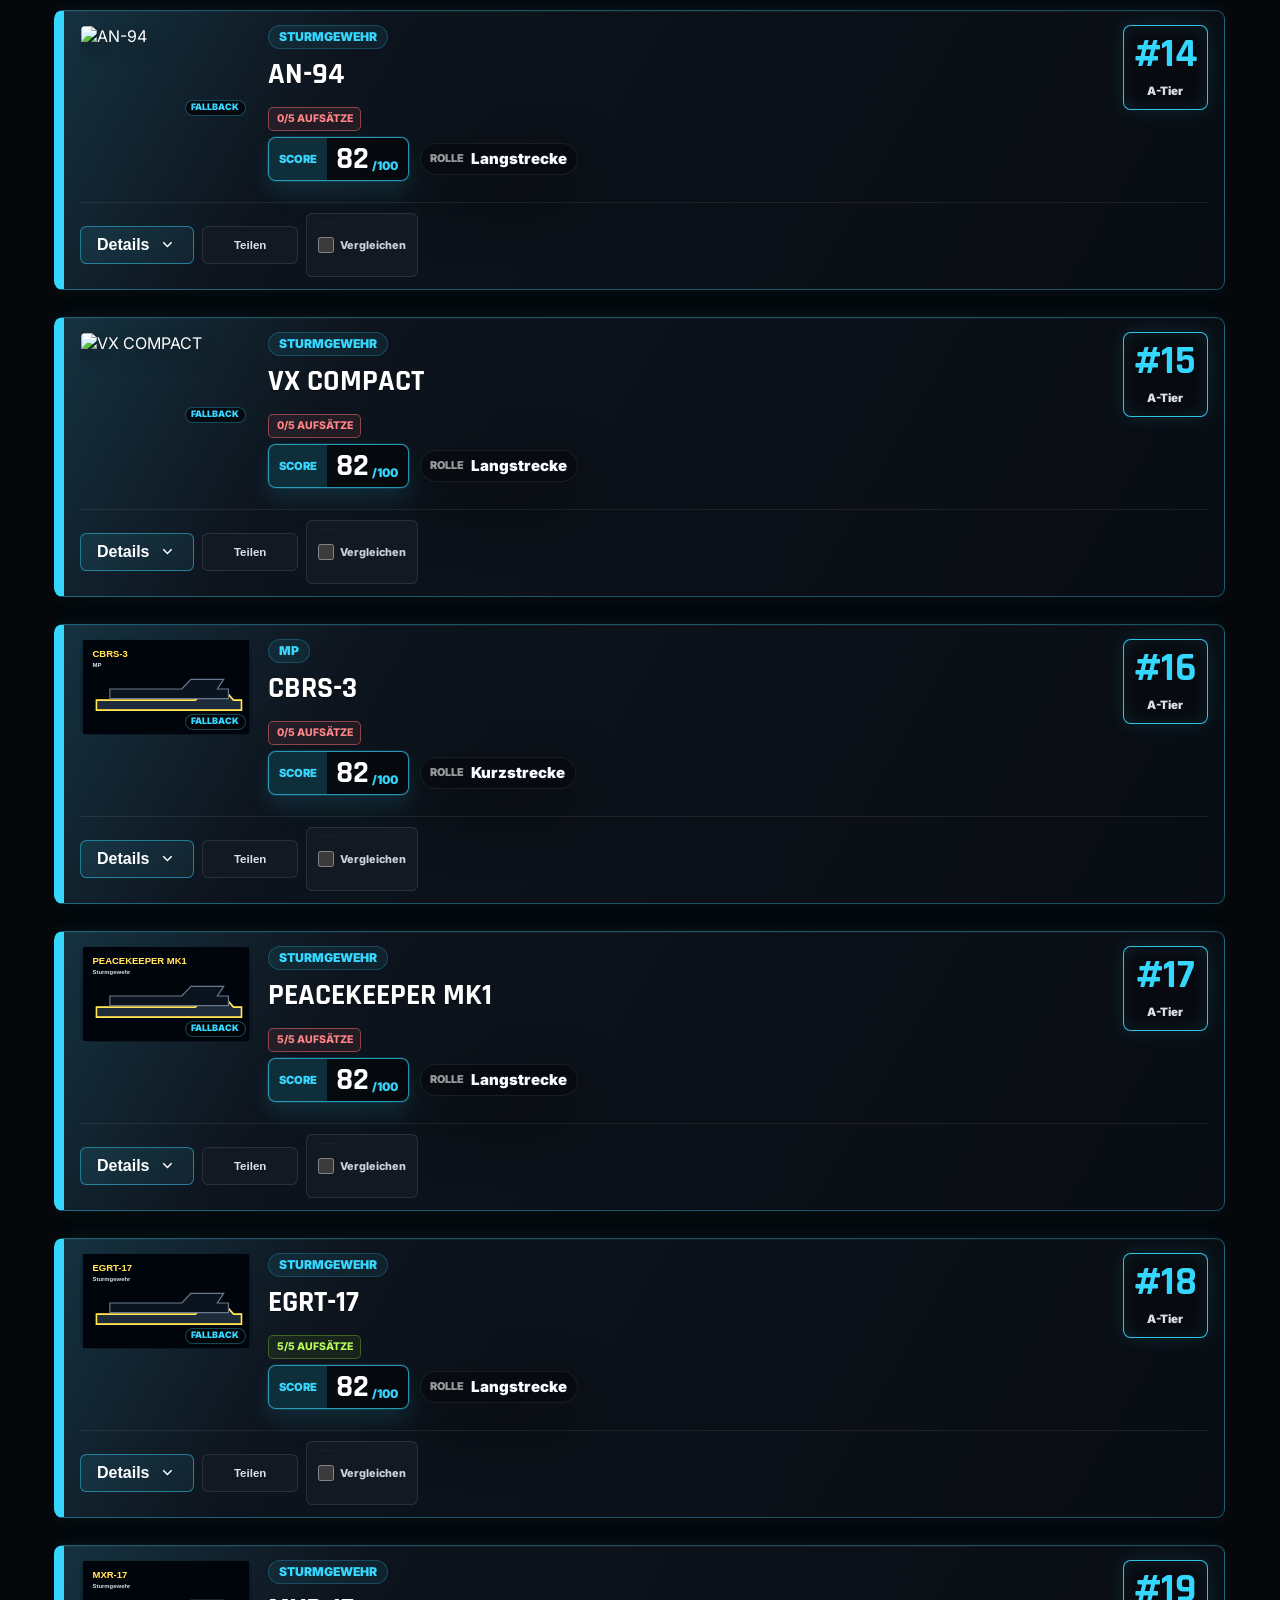
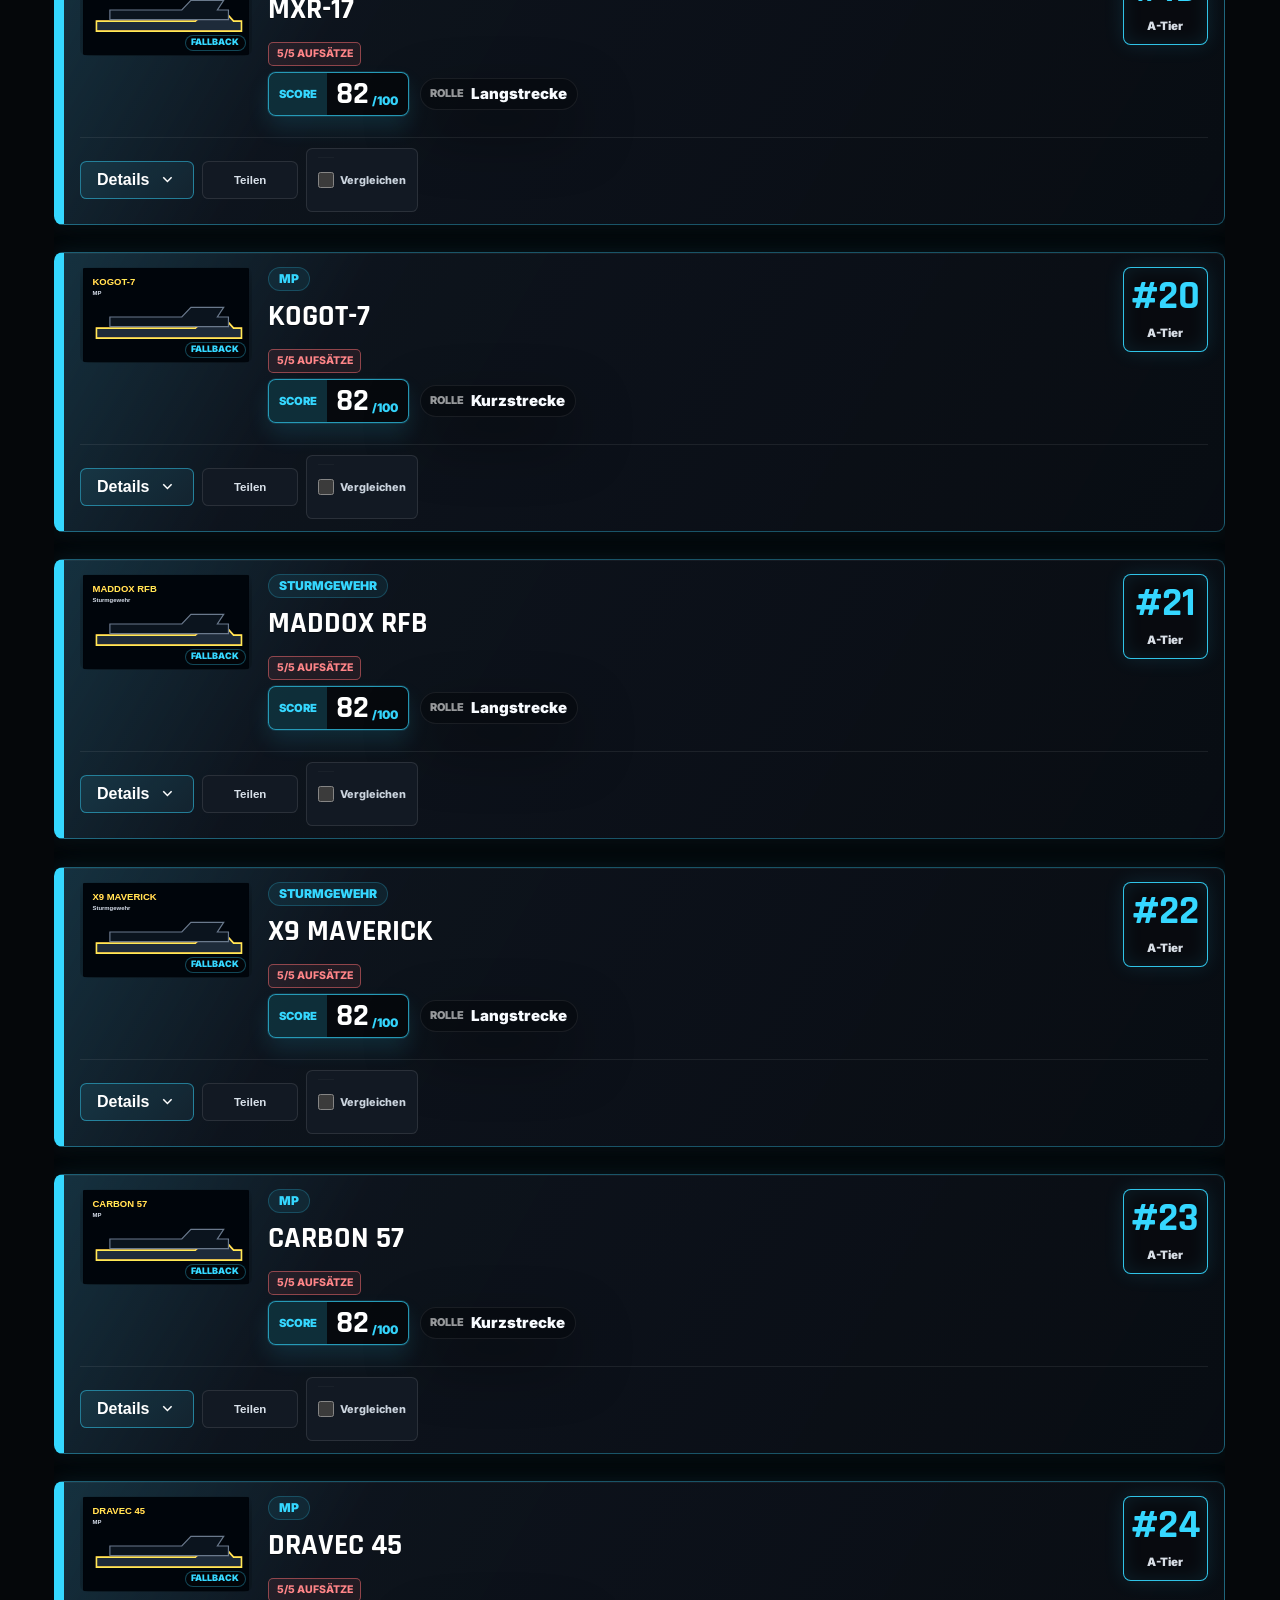
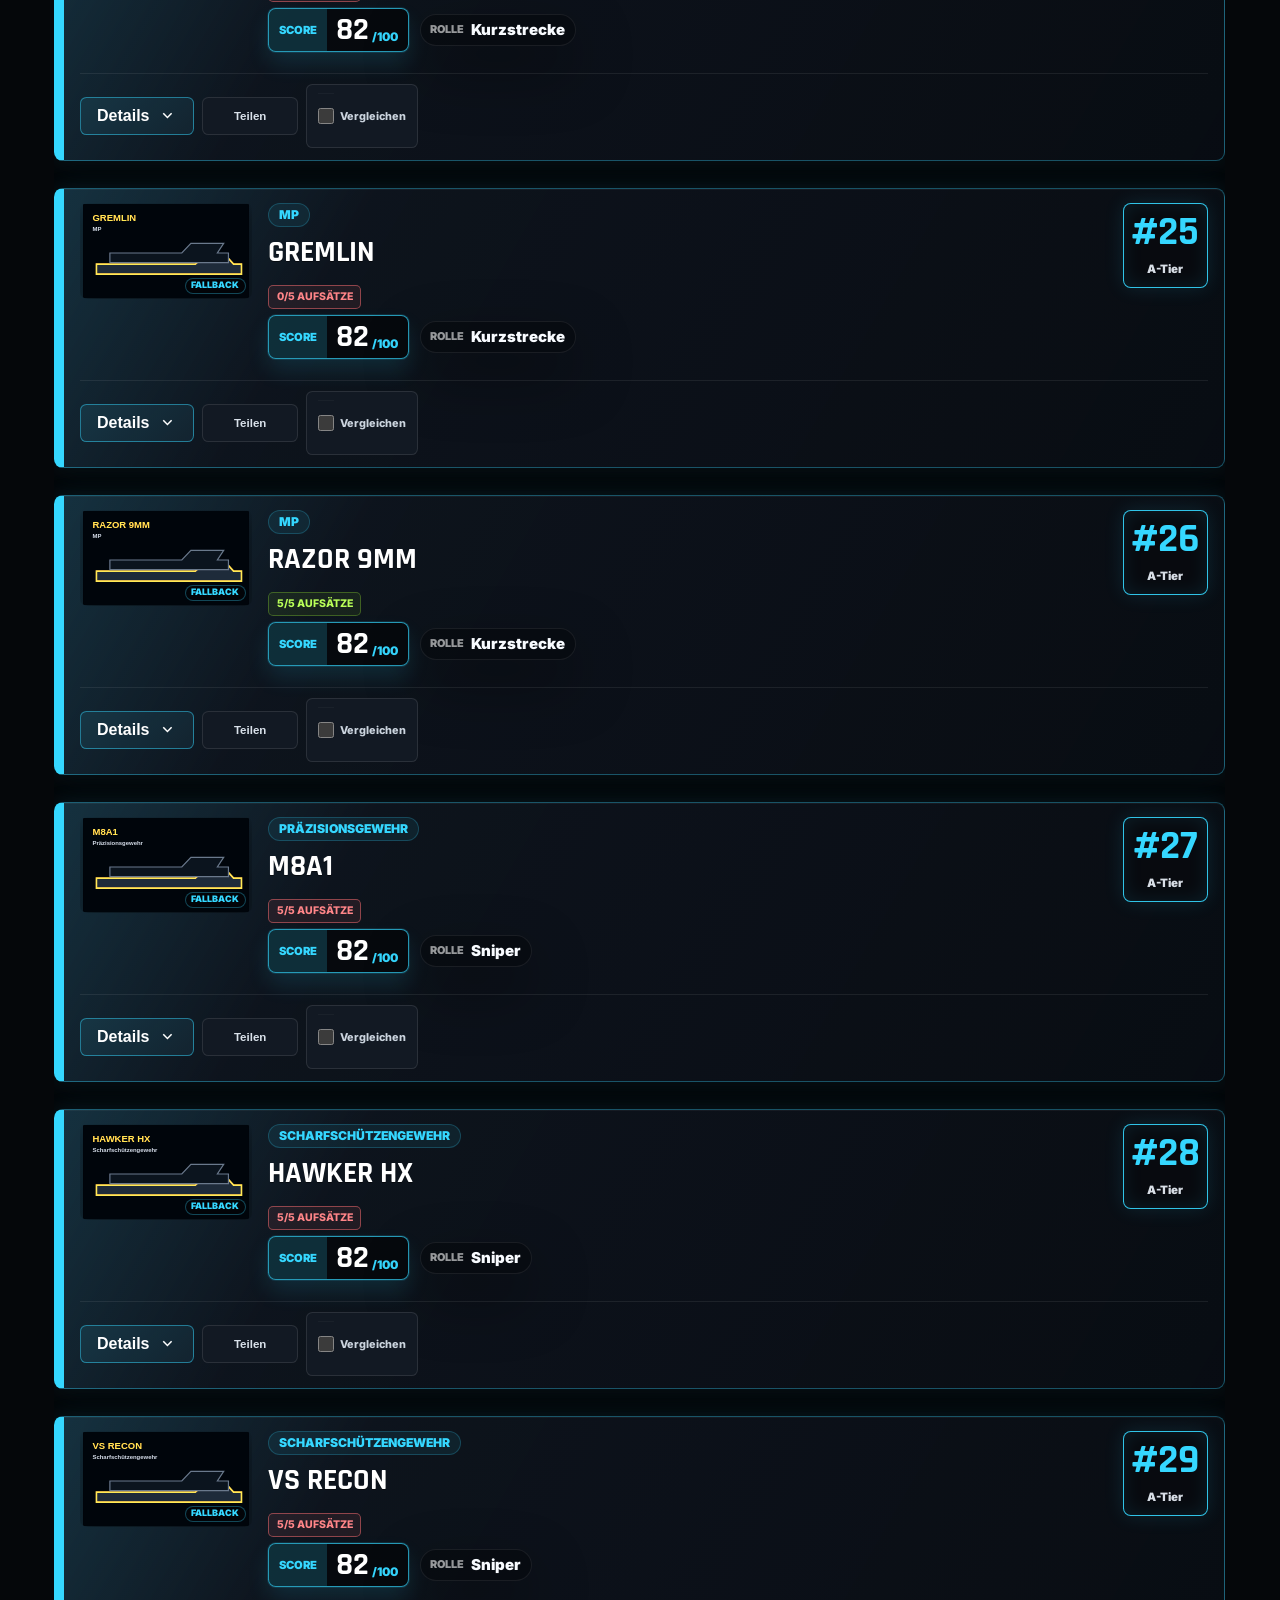
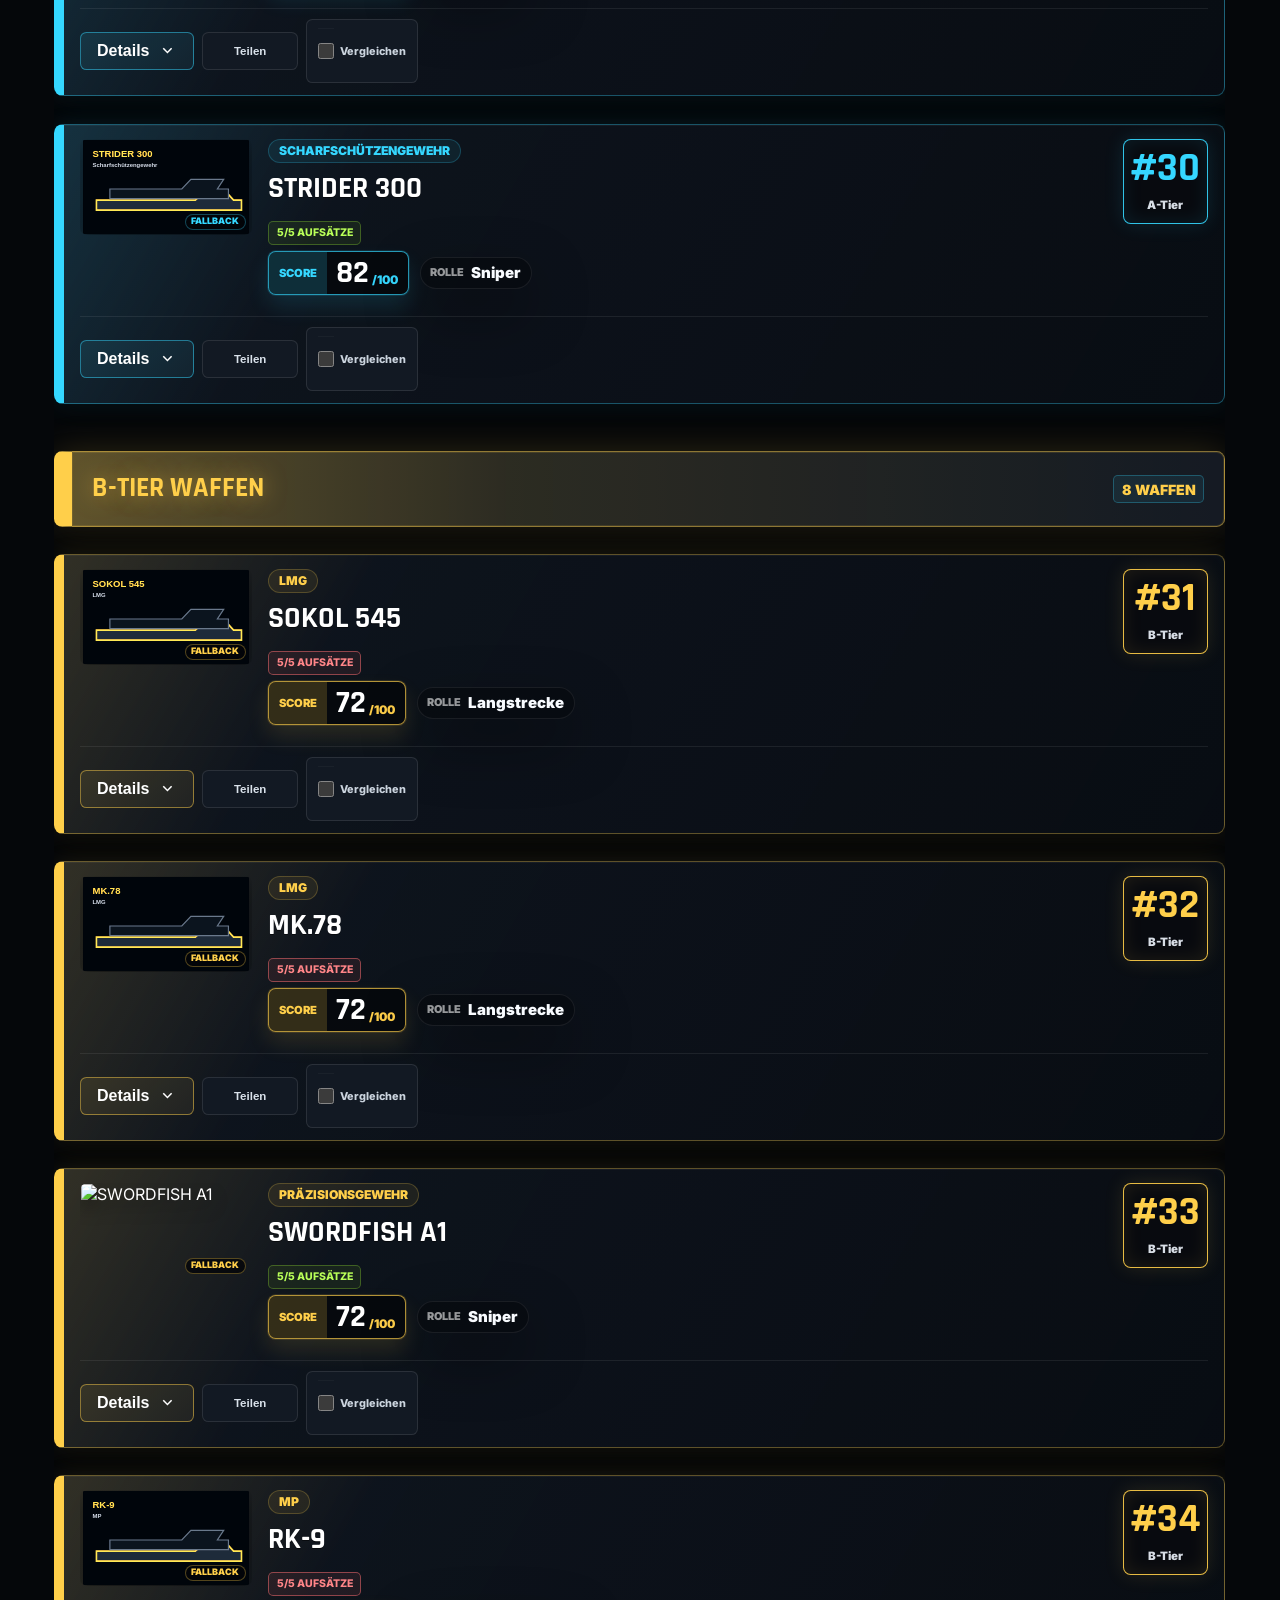
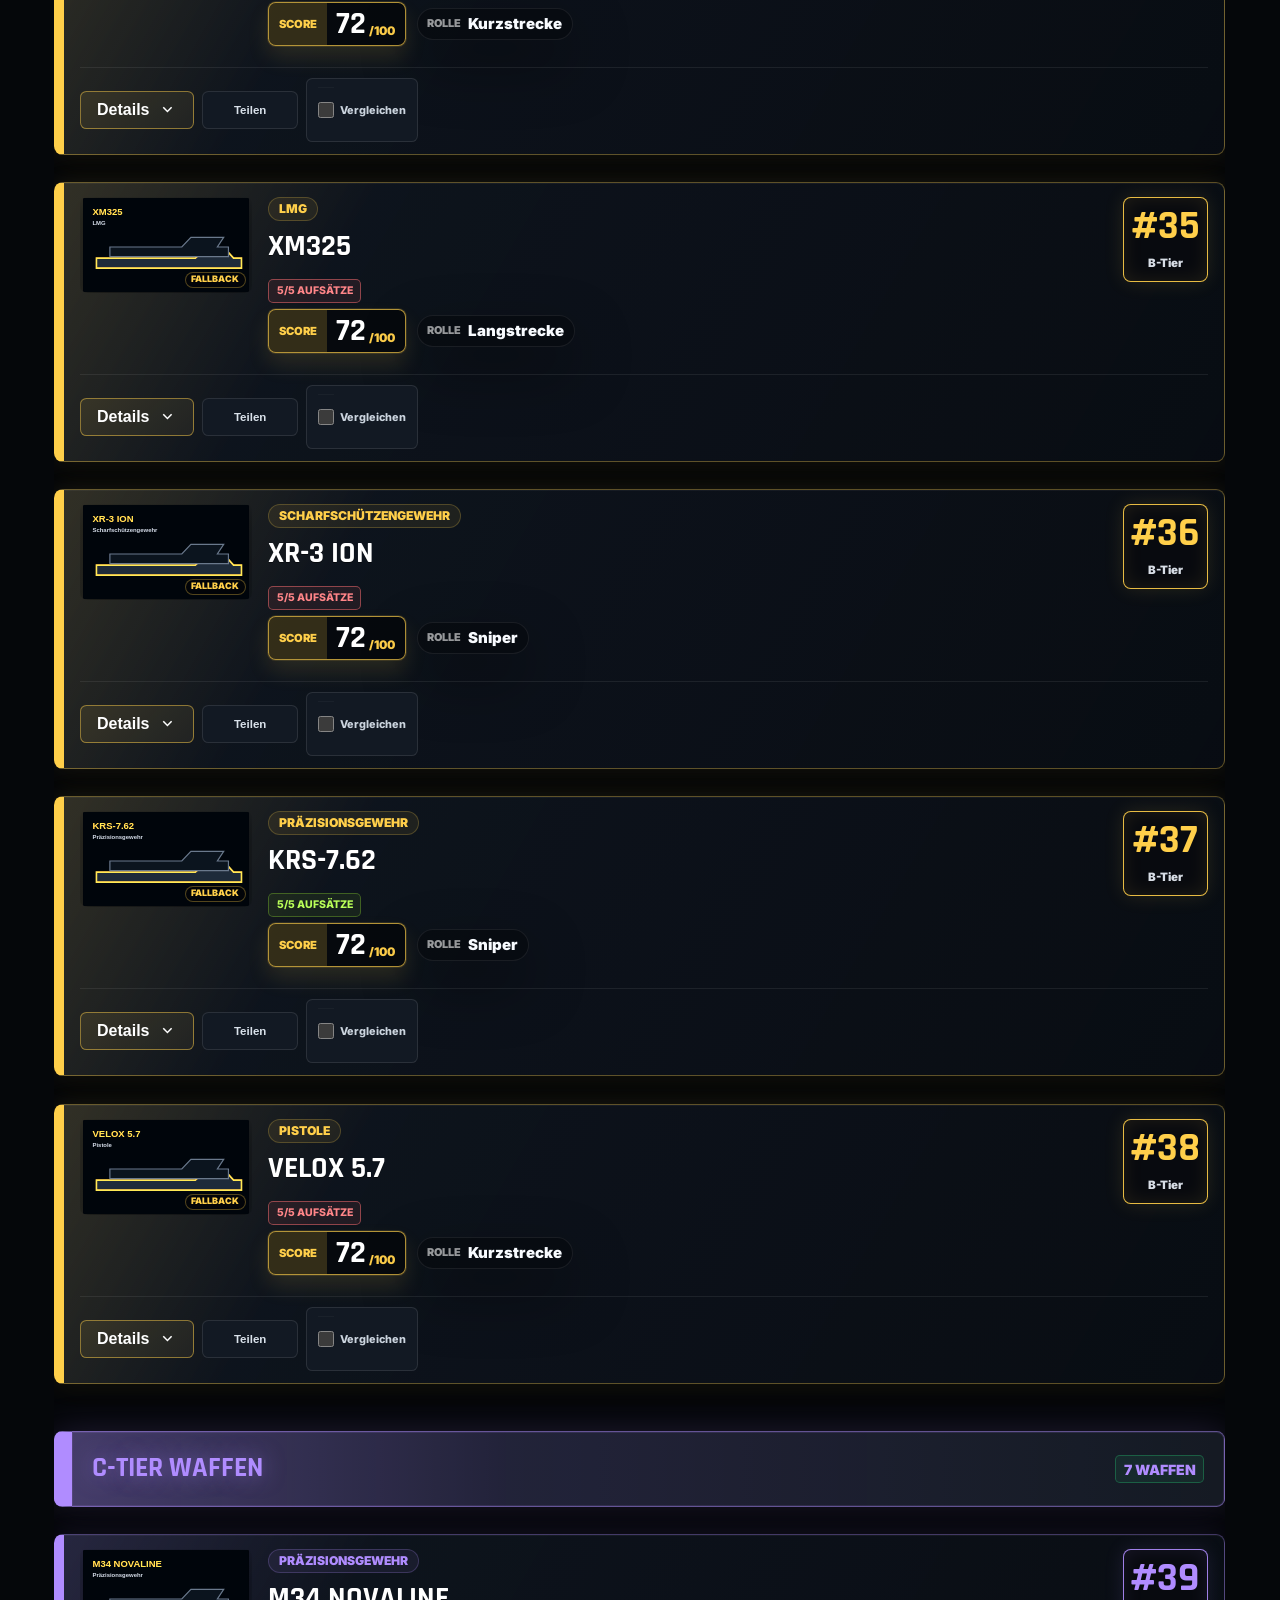
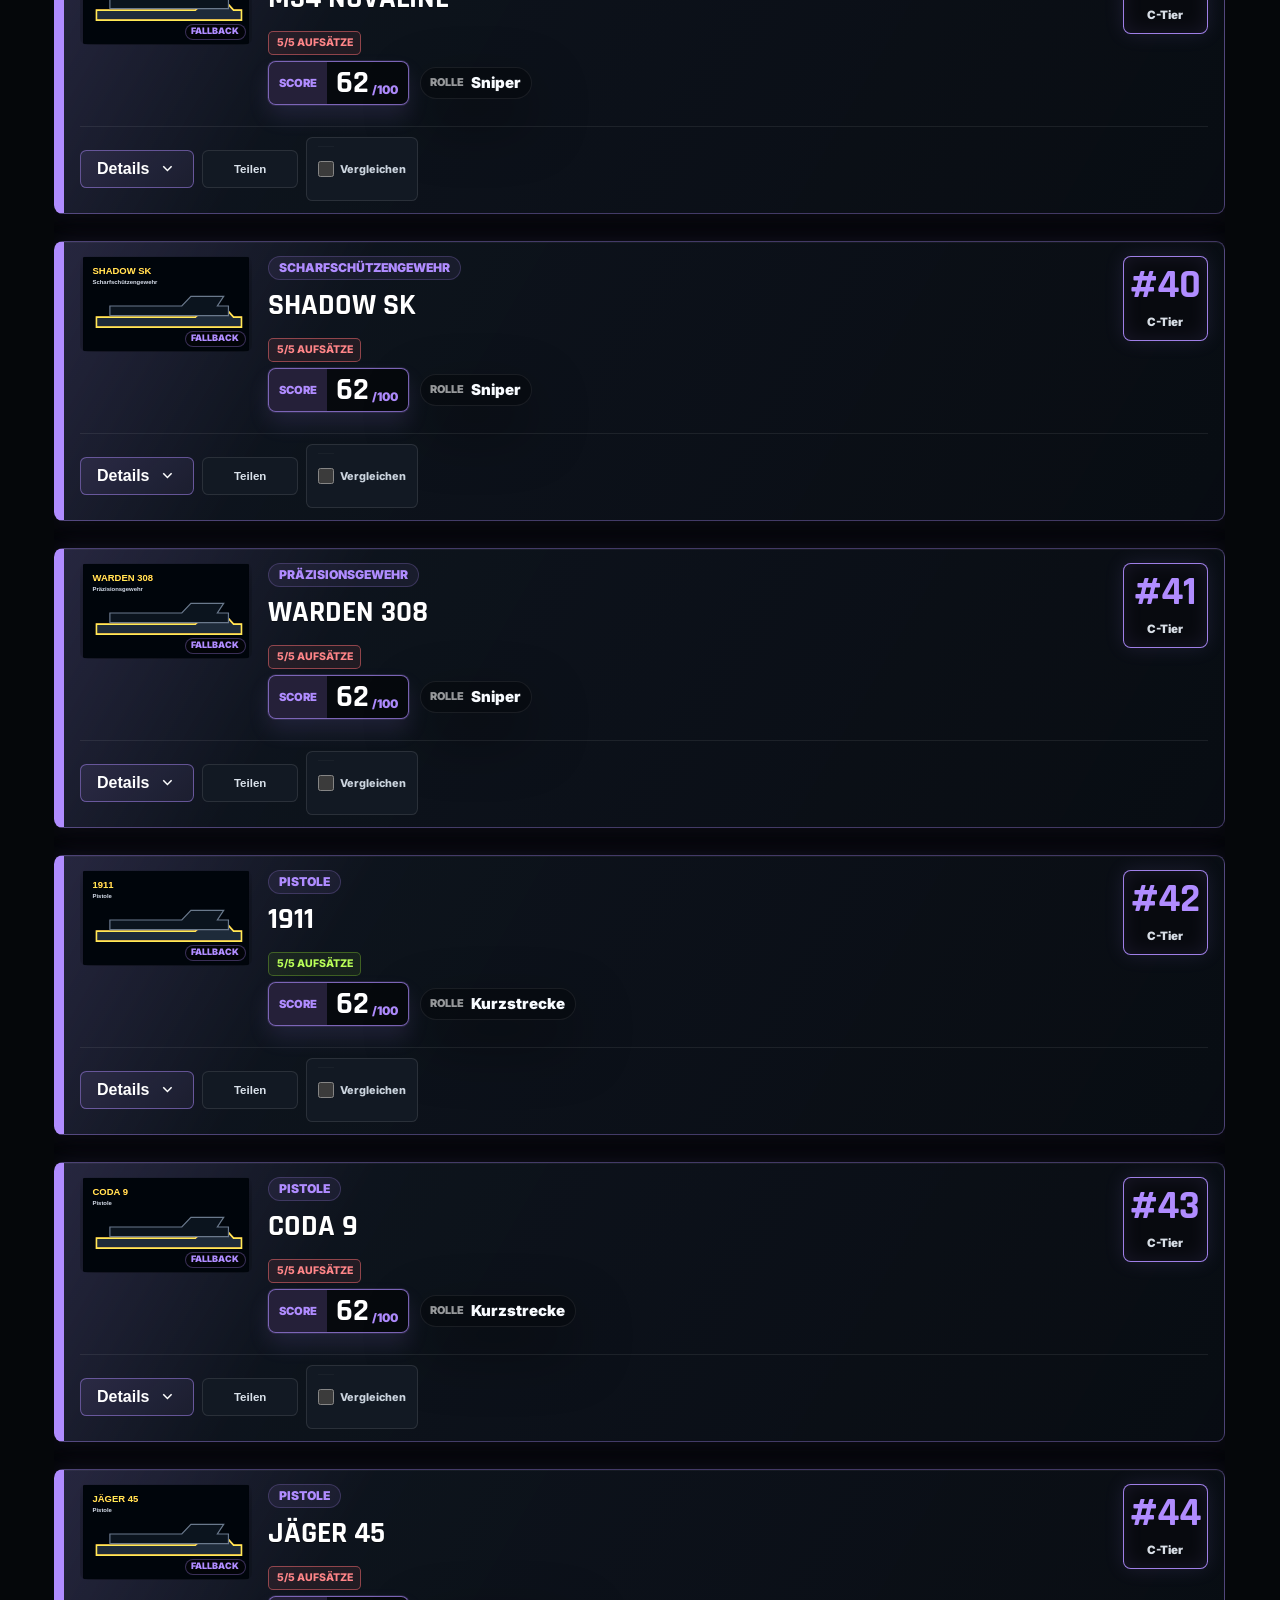
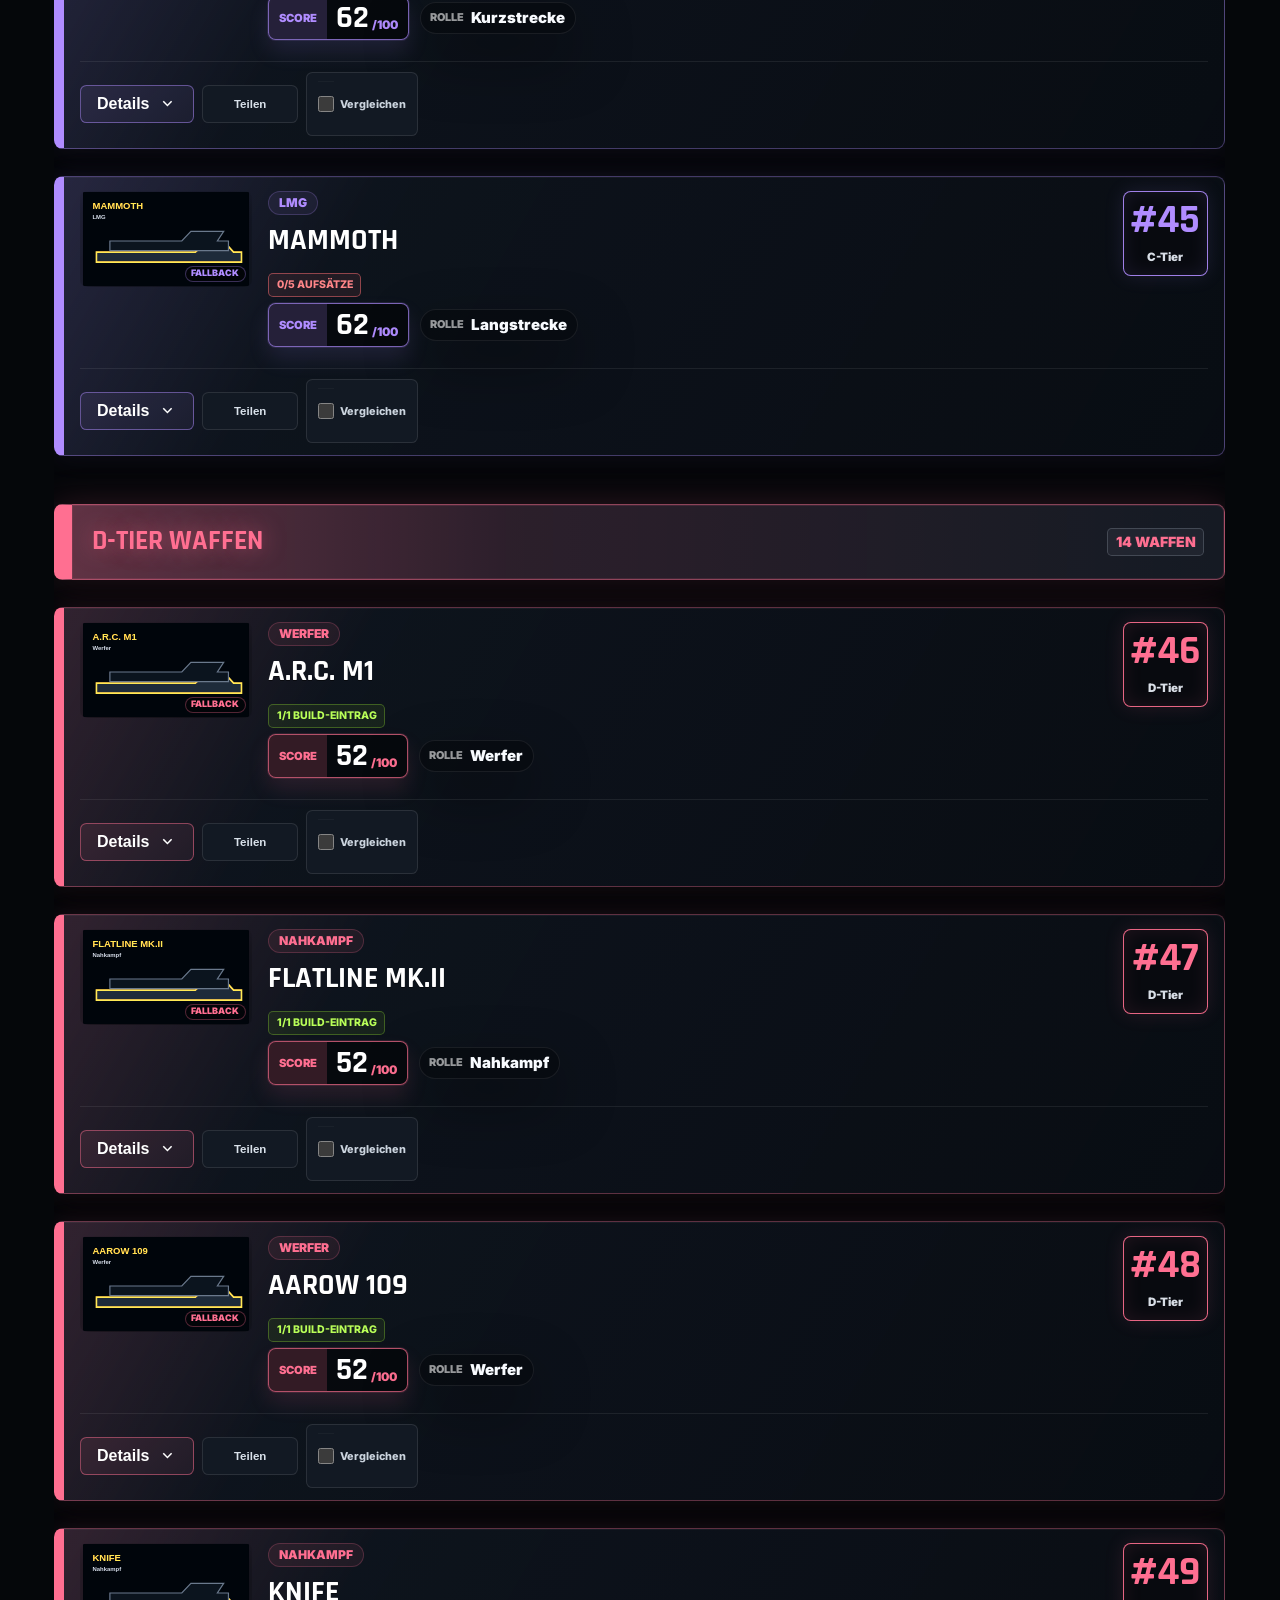
==== commit f0147d98: "Audit WZStats attachments" ====
--- a/index.html
+++ b/index.html
@@ -4,19 +4,19 @@
     ><link rel="preconnect" href="https://fonts.googleapis.com"><link rel="preconnect" href="https://fonts.gstatic.com" crossorigin><link
       href="https://fonts.googleapis.com/css2?family=Rajdhani:wght@500;600;700&family=Inter:wght@400;500;600;700;800&display=swap"
       rel="stylesheet"
-     ><link rel="stylesheet" href="styles.css?v=20260512-official1"><link rel="stylesheet" href="meta-overrides.css?v=20260512-official1"><link rel="preconnect" href="https://imgs.callofduty.com" crossorigin><link rel="dns-prefetch" href="https://imgs.callofduty.com"><link rel="preconnect" href="https://www.callofduty.com"><link rel="stylesheet" href="modern-refresh.css?v=no-legacy-generic-attachments-20260925"></head><body><header class="site-header"><a class="brand" href="#top" aria-label="Loadout Lab Startseite"><span class="brand-mark">LL</span><span>Loadout Lab</span></a><nav class="top-nav" aria-label="Hauptnavigation"><a href="#loadouts">Tierlist</a><a href="#intel">MW4</a><a href="#updates">Updates</a></nav></header><main id="top"><section id="loadouts" class="section loadout-section tier-first"><div class="section-heading"><p class="eyebrow">Meta Tierlist</p><h1 id="tierTitle">Warzone Ranked Meta Tierlist</h1><p id="tierDescription">
+     ><link rel="stylesheet" href="styles.css?v=20260512-official1"><link rel="stylesheet" href="meta-overrides.css?v=20260512-official1"><link rel="preconnect" href="https://imgs.callofduty.com" crossorigin><link rel="dns-prefetch" href="https://imgs.callofduty.com"><link rel="preconnect" href="https://www.callofduty.com"><link rel="stylesheet" href="modern-refresh.css?v=audit-attachments-20260925"></head><body><header class="site-header"><a class="brand" href="#top" aria-label="Loadout Lab Startseite"><span class="brand-mark">LL</span><span>Loadout Lab</span></a><nav class="top-nav" aria-label="Hauptnavigation"><a href="#loadouts">Tierlist</a><a href="#intel">MW4</a><a href="#updates">Updates</a></nav></header><main id="top"><section id="loadouts" class="section loadout-section tier-first"><div class="section-heading"><p class="eyebrow">Meta Tierlist</p><h1 id="tierTitle">Warzone Ranked Meta Tierlist</h1><p id="tierDescription">
             Suche nach BO7-Waffen, Klasse oder Rolle. Die Liste gruppiert Builds
             nach Meta-Stufe und zeigt Pick-Rate, Handhabung, Code und Aufsätze.
-          </p><p class="updated-note">Aktualisiert: 25. September 2026 um 10:14 MESZ</p></div><div class="today-strip" aria-label="Heute wichtig"><article><span>Heute wichtig</span><strong>Season 03 Reloaded</strong><p>Season 04 ist live: Meta-Liste, Ranked-Einschätzung und Update-Infos sind auf den 4. Juni aktualisiert.</p></article><article><span>Meta bewegt sich</span><strong>Buffs & Nerfs</strong><p>DS20 Mirage ist laut WZStats aktuell #1, gefolgt von Carbon 57, AK-27, Dravec 45, MXR-17 und VST. A-Tier startet bei Voyak KT-3.</p></article><article><span>Weiter grinden</span><strong>Camos & Challenges</strong><p>Tarnungen sind nach Modus und Kategorie getrennt, inklusive Herausforderung.</p></article></div><div class="mode-switch primary-mode-switch" aria-label="Hauptansicht auswählen"><button class="mode-button update-mode-button" data-mode="updates" type="button">Updates</button><button class="mode-button mw4-mode-button" data-mode="mw4-info" type="button">MW4 Infos & Gerüchte</button><button class="mode-button season-mode-button season4-mode-button" data-mode="season4-info" type="button">Season 6</button></div><div class="mode-switch secondary-mode-switch" aria-label="Metaansicht auswählen"><button class="mode-button active" data-mode="warzone-ranked" type="button">Warzone Meta</button><button class="mode-button" data-mode="bo7-ranked" type="button">Black Ops 7 Meta</button><button class="mode-button camo-mode-button" data-mode="camos" type="button">Tarnungen</button></div><div class="content-tabs" id="contentTabs" aria-label="Ansicht auswählen"><button class="content-tab active" data-tab="weapons" type="button">Meta Waffen</button><button class="content-tab" data-tab="maps" type="button">Maps</button></div><div class="tab-panel active" data-panel="weapons"><div class="weapon-dashboard"><div class="controls" aria-label="Loadout Werkzeuge"><label class="search-box"><span>Suche</span><input id="loadoutSearch" type="search" placeholder="z. B. AK-27, Kogot-7, Ranked"></label><label class="select-box"><span>Sortieren</span><select id="sortSelect"><option value="score">Meta Score</option><option value="pick">Pick-Rate</option><option value="name">Name</option><option value="range">Reichweite</option></select></label></div><div class="toolbar" id="filterToolbar" aria-label="Loadout Filter"></div><div class="meta-patch-summary" id="metaPatchSummary"></div><div class="weapon-compare-panel" id="weaponComparePanel" aria-label="Meta Vergleich"></div><p class="result-count" id="resultCount" aria-live="polite"></p><div class="loadout-grid" id="loadoutGrid"></div></div></div><div id="maps" class="tab-panel maps-section" data-panel="maps" hidden><div class="map-panel"><p class="eyebrow">Map Control</p><h2 id="mapsTitle">Ranked Maps</h2><p id="mapsDescription"></p><ul class="callout-list" id="mapNotes"></ul><div class="map-insight"><div><span>Top Landing Spots</span><ol id="hotspotRank"></ol></div><div><span>Heatmap</span><div class="heat-legend" aria-label="Heatmap Legende"><i></i><p>Je größer und heller der Spot, desto höher der Landing-Anteil.</p></div></div></div></div><div class="map-board"><div class="map-board-header"><span id="mapsKicker">Rotation</span><strong id="mapsSummary">0 Maps</strong></div><div class="map-tabs" id="mapTabs" aria-label="Warzone Ranked Map auswählen"></div><div class="map-mode-grid" id="mapModeGrid"></div><ul class="source-list"><li><a href="https://www.callofduty.com/patchnotes/2026/04/call-of-duty-bo7-warzone-season-03-patch-notes?pubDate=20260402" target="_blank" rel="noreferrer">Warzone Ranked Patch Notes</a></li><li><a href="https://support.activision.com/black-ops-7/articles/black-ops-7-ranked-play" target="_blank" rel="noreferrer">BO7 Ranked Play Support</a></li><li><a href="https://dotesports.com/call-of-duty/news/black-ops-7-ranked-play-maps-and-modes" target="_blank" rel="noreferrer">BO7 Season 3 Map Pool</a></li></ul></div></div><div class="tab-panel camos-section" data-panel="camos" hidden><div class="camo-header"><div><p class="eyebrow">Camo Board</p><h2>Tarnungen & Mastery</h2><p>
+          </p><p class="updated-note">Aktualisiert: 25. September 2026 um 10:59 MESZ</p></div><div class="today-strip" aria-label="Heute wichtig"><article><span>Heute wichtig</span><strong>Season 03 Reloaded</strong><p>Season 04 ist live: Meta-Liste, Ranked-Einschätzung und Update-Infos sind auf den 4. Juni aktualisiert.</p></article><article><span>Meta bewegt sich</span><strong>Buffs & Nerfs</strong><p>DS20 Mirage ist laut WZStats aktuell #1, gefolgt von Carbon 57, AK-27, Dravec 45, MXR-17 und VST. A-Tier startet bei Voyak KT-3.</p></article><article><span>Weiter grinden</span><strong>Camos & Challenges</strong><p>Tarnungen sind nach Modus und Kategorie getrennt, inklusive Herausforderung.</p></article></div><div class="mode-switch primary-mode-switch" aria-label="Hauptansicht auswählen"><button class="mode-button update-mode-button" data-mode="updates" type="button">Updates</button><button class="mode-button mw4-mode-button" data-mode="mw4-info" type="button">MW4 Infos & Gerüchte</button><button class="mode-button season-mode-button season4-mode-button" data-mode="season4-info" type="button">Season 6</button></div><div class="mode-switch secondary-mode-switch" aria-label="Metaansicht auswählen"><button class="mode-button active" data-mode="warzone-ranked" type="button">Warzone Meta</button><button class="mode-button" data-mode="bo7-ranked" type="button">Black Ops 7 Meta</button><button class="mode-button camo-mode-button" data-mode="camos" type="button">Tarnungen</button></div><div class="content-tabs" id="contentTabs" aria-label="Ansicht auswählen"><button class="content-tab active" data-tab="weapons" type="button">Meta Waffen</button><button class="content-tab" data-tab="maps" type="button">Maps</button></div><div class="tab-panel active" data-panel="weapons"><div class="weapon-dashboard"><div class="controls" aria-label="Loadout Werkzeuge"><label class="search-box"><span>Suche</span><input id="loadoutSearch" type="search" placeholder="z. B. AK-27, Kogot-7, Ranked"></label><label class="select-box"><span>Sortieren</span><select id="sortSelect"><option value="score">Meta Score</option><option value="pick">Pick-Rate</option><option value="name">Name</option><option value="range">Reichweite</option></select></label></div><div class="toolbar" id="filterToolbar" aria-label="Loadout Filter"></div><div class="meta-patch-summary" id="metaPatchSummary"></div><div class="weapon-compare-panel" id="weaponComparePanel" aria-label="Meta Vergleich"></div><p class="result-count" id="resultCount" aria-live="polite"></p><div class="loadout-grid" id="loadoutGrid"></div></div></div><div id="maps" class="tab-panel maps-section" data-panel="maps" hidden><div class="map-panel"><p class="eyebrow">Map Control</p><h2 id="mapsTitle">Ranked Maps</h2><p id="mapsDescription"></p><ul class="callout-list" id="mapNotes"></ul><div class="map-insight"><div><span>Top Landing Spots</span><ol id="hotspotRank"></ol></div><div><span>Heatmap</span><div class="heat-legend" aria-label="Heatmap Legende"><i></i><p>Je größer und heller der Spot, desto höher der Landing-Anteil.</p></div></div></div></div><div class="map-board"><div class="map-board-header"><span id="mapsKicker">Rotation</span><strong id="mapsSummary">0 Maps</strong></div><div class="map-tabs" id="mapTabs" aria-label="Warzone Ranked Map auswählen"></div><div class="map-mode-grid" id="mapModeGrid"></div><ul class="source-list"><li><a href="https://www.callofduty.com/patchnotes/2026/04/call-of-duty-bo7-warzone-season-03-patch-notes?pubDate=20260402" target="_blank" rel="noreferrer">Warzone Ranked Patch Notes</a></li><li><a href="https://support.activision.com/black-ops-7/articles/black-ops-7-ranked-play" target="_blank" rel="noreferrer">BO7 Ranked Play Support</a></li><li><a href="https://dotesports.com/call-of-duty/news/black-ops-7-ranked-play-maps-and-modes" target="_blank" rel="noreferrer">BO7 Season 3 Map Pool</a></li></ul></div></div><div class="tab-panel camos-section" data-panel="camos" hidden><div class="camo-header"><div><p class="eyebrow">Camo Board</p><h2>Tarnungen & Mastery</h2><p>
                 Übersicht für besondere BO7- und Warzone-Tarnungen, inklusive Kategorie,
                 Status und Challenge-Hinweis zum Freischalten.
               </p></div><div class="camo-summary"><span id="camoCount">0</span><p>Tarnungen</p></div></div><div class="camo-progress-strip" aria-label="Tarnungsfortschritt"><article><span>Basis</span><strong>Kill-Meilensteine</strong><p>Erst Basis-Tarnungen einer Waffe abschließen.</p></article><article><span>Spezial</span><strong>Mini-Challenges</strong><p>Danach waffenspezifische Aufgaben erledigen.</p></article><article><span>Mastery</span><strong>Langzeit-Grind</strong><p>Finale Camos über vollständige Kategorien freischalten.</p></article></div><div class="camo-filter" id="camoFilter" aria-label="Tarnungen filtern"><button class="filter-button active" data-camo="Warzone" type="button">Warzone</button><button class="filter-button" data-camo="Multiplayer" type="button">Multiplayer</button><button class="filter-button" data-camo="Zombies" type="button">Zombies</button><button class="filter-button" data-camo="Endgame" type="button">Endgame</button></div><div class="camo-filter camo-category-filter" id="camoCategoryFilter" aria-label="Tarnungs-Kategorie filtern"><button class="filter-button active" data-camo-category="Military" type="button">Basis Tarnungen</button><button class="filter-button" data-camo-category="Special" type="button">Spezial Tarnungen</button><button class="filter-button" data-camo-category="Mastery" type="button">Mastery Tarnungen</button></div><div class="camo-grid" id="camoGrid"></div></div><div class="tab-panel mode-info-section" data-panel="mode-info" hidden><div class="mode-info-hero"><div><p class="eyebrow">Spielmodi</p><h2 id="modeInfoTitle">Multiplayer</h2><p id="modeInfoDescription"></p></div><span id="modeInfoKicker">BO7</span></div><div class="mode-info-tabs" id="modeInfoTabs" aria-label="Spielmodus auswählen" hidden><button class="filter-button active" data-mode-info="multiplayer" type="button">Multiplayer</button><button class="filter-button" data-mode-info="warzone" type="button">Warzone</button><button class="filter-button" data-mode-info="zombies" type="button">Zombies</button><button class="filter-button" data-mode-info="endgame" type="button">Endgame</button></div><div class="mode-info-layout"><article class="mode-info-main"><img id="modeInfoImage" src="https://imgs.callofduty.com/content/dam/atvi/callofduty/cod-touchui/blog/seasons/blackops7/season-03/maps/mp/BO7_S3_Maps_Plaza.webp" alt="Black Ops 7 Multiplayer Map Plaza" loading="lazy"><div class="mode-info-body"><div class="mode-info-stat-grid" id="modeInfoStats"></div><section class="mode-update-box" aria-label="Nächstes Update"><div><span>Nächstes Update</span><strong id="modeInfoUpdateTime"></strong></div><p id="modeInfoUpdateSummary"></p></section><div class="mode-info-card-grid" id="modeInfoCards"></div><div class="mode-image-gallery" id="modeInfoGallery"></div></div></article><aside class="mode-info-side"><h3>Einordnung</h3><ul class="callout-list" id="modeInfoTips"></ul><div class="official-note"><strong>Hinweis:</strong>
                 Infos sind für Loadout Lab zusammengefasst und werden mit offiziellen Season- und Patch-Updates abgeglichen.
               </div></aside></div></div><div class="tab-panel updates-section" data-panel="updates" hidden><div class="updates-hero"><div><p class="eyebrow">Update Radar</p><h2>Offizielle Call of Duty Updates</h2><p>
                 Nur bestätigte Meldungen aus offiziellen Call-of-Duty-Quellen. Klicke eine Karte an, um die kompakte Zusammenfassung zu öffnen.
-              </p></div><span>Stand: 25. September 2026 um 10:14 MESZ</span></div><div class="update-priority-grid" aria-label="Schnelle Update Übersicht">
+              </p></div><span>Stand: 25. September 2026 um 10:59 MESZ</span></div><div class="update-priority-grid" aria-label="Schnelle Update Übersicht">
             <article><span>Aktuell</span><strong>Call of Duty: Warzone Season 06 Patch Notes</strong><p>24. September 2026: Players will no longer drop $500 on death if they have no cash when eliminated by self-inflicted damage.</p></article>
-            <article><span>Live</span><strong>Neue Meldungen</strong><p>Aktualisiert am 25. September 2026 um 10:14 MESZ.</p></article>
+            <article><span>Live</span><strong>Neue Meldungen</strong><p>Aktualisiert am 25. September 2026 um 10:59 MESZ.</p></article>
             <article><span>Weitere Updates</span><strong>Call of Duty: Modern Warfare 4 Beta Patch Notes</strong><p>1. September 2026: As we wrap up the Modern Warfare 4 Beta tonight, we want to thank the millions of players who jumped in every day to play. The Beta gave us many different perspectives and points of view on feedback. Your experiences have been at the core of our work throug...</p></article>
           </div>
           <div class="mode-info-tabs update-mode-tabs" id="updateModeTabs" aria-label="Update-Kategorie auswählen"><button class="filter-button active" data-update-view="all" type="button">Alle Updates</button><button class="filter-button" data-update-view="warzone" type="button">Warzone</button><button class="filter-button" data-update-view="multiplayer" type="button">Multiplayer</button><button class="filter-button" data-update-view="zombies" type="button">Zombies</button><button class="filter-button" data-update-view="endgame" type="button">Endgame</button></div><div class="update-mode-panel" id="updateModePanel" hidden><div class="mode-info-hero"><div><p class="eyebrow">Modus Update</p><h2 id="updateModeTitle"></h2><p id="updateModeDescription"></p></div><span id="updateModeKicker"></span></div><div class="mode-info-layout"><article class="mode-info-main"><img id="updateModeImage" src="https://imgs.callofduty.com/content/dam/atvi/callofduty/cod-touchui/patchnotes/body/bo7/wz/s03/Big-Map-Rotation.jpg" alt="Warzone Big Map Rotation" loading="lazy"><div class="mode-info-body"><div class="mode-info-stat-grid" id="updateModeStats"></div><section class="mode-update-box" aria-label="Nächstes Update"><div><span>Nächstes Update</span><strong id="updateModeUpdateTime"></strong></div><p id="updateModeUpdateSummary"></p></section><div class="mode-info-card-grid" id="updateModeCards"></div><div class="mode-image-gallery" id="updateModeGallery"></div></div></article><aside class="mode-info-side"><h3>Einordnung</h3><ul class="callout-list" id="updateModeTips"></ul></aside></div></div><div class="update-board">
@@ -155,7 +155,7 @@
         Loadout Lab ist ein fan-made COD Info Hub. Nicht offiziell mit Activision oder Call of Duty verbunden.
       </p><a href="#top">Zurück nach oben</a></footer>
     <script>
-      window.__loadoutLabMetaVersion = "no-legacy-generic-attachments-20260925";
+      window.__loadoutLabMetaVersion = "audit-attachments-20260925";
       (function () {
         const originalFetch = window.fetch ? window.fetch.bind(window) : null;
         if (!originalFetch) return;
@@ -176,8 +176,8 @@
         };
       }());
     </script>
-    <script src="script.js?v=no-legacy-generic-attachments-20260925" defer></script>
-    <script src="meta-fast.js?v=no-legacy-generic-attachments-20260925" defer></script>
-    <script src="loadout-runtime.js?v=no-legacy-generic-attachments-20260925" defer></script>
+    <script src="script.js?v=audit-attachments-20260925" defer></script>
+    <script src="meta-fast.js?v=audit-attachments-20260925" defer></script>
+    <script src="loadout-runtime.js?v=audit-attachments-20260925" defer></script>
   </body></html>
 
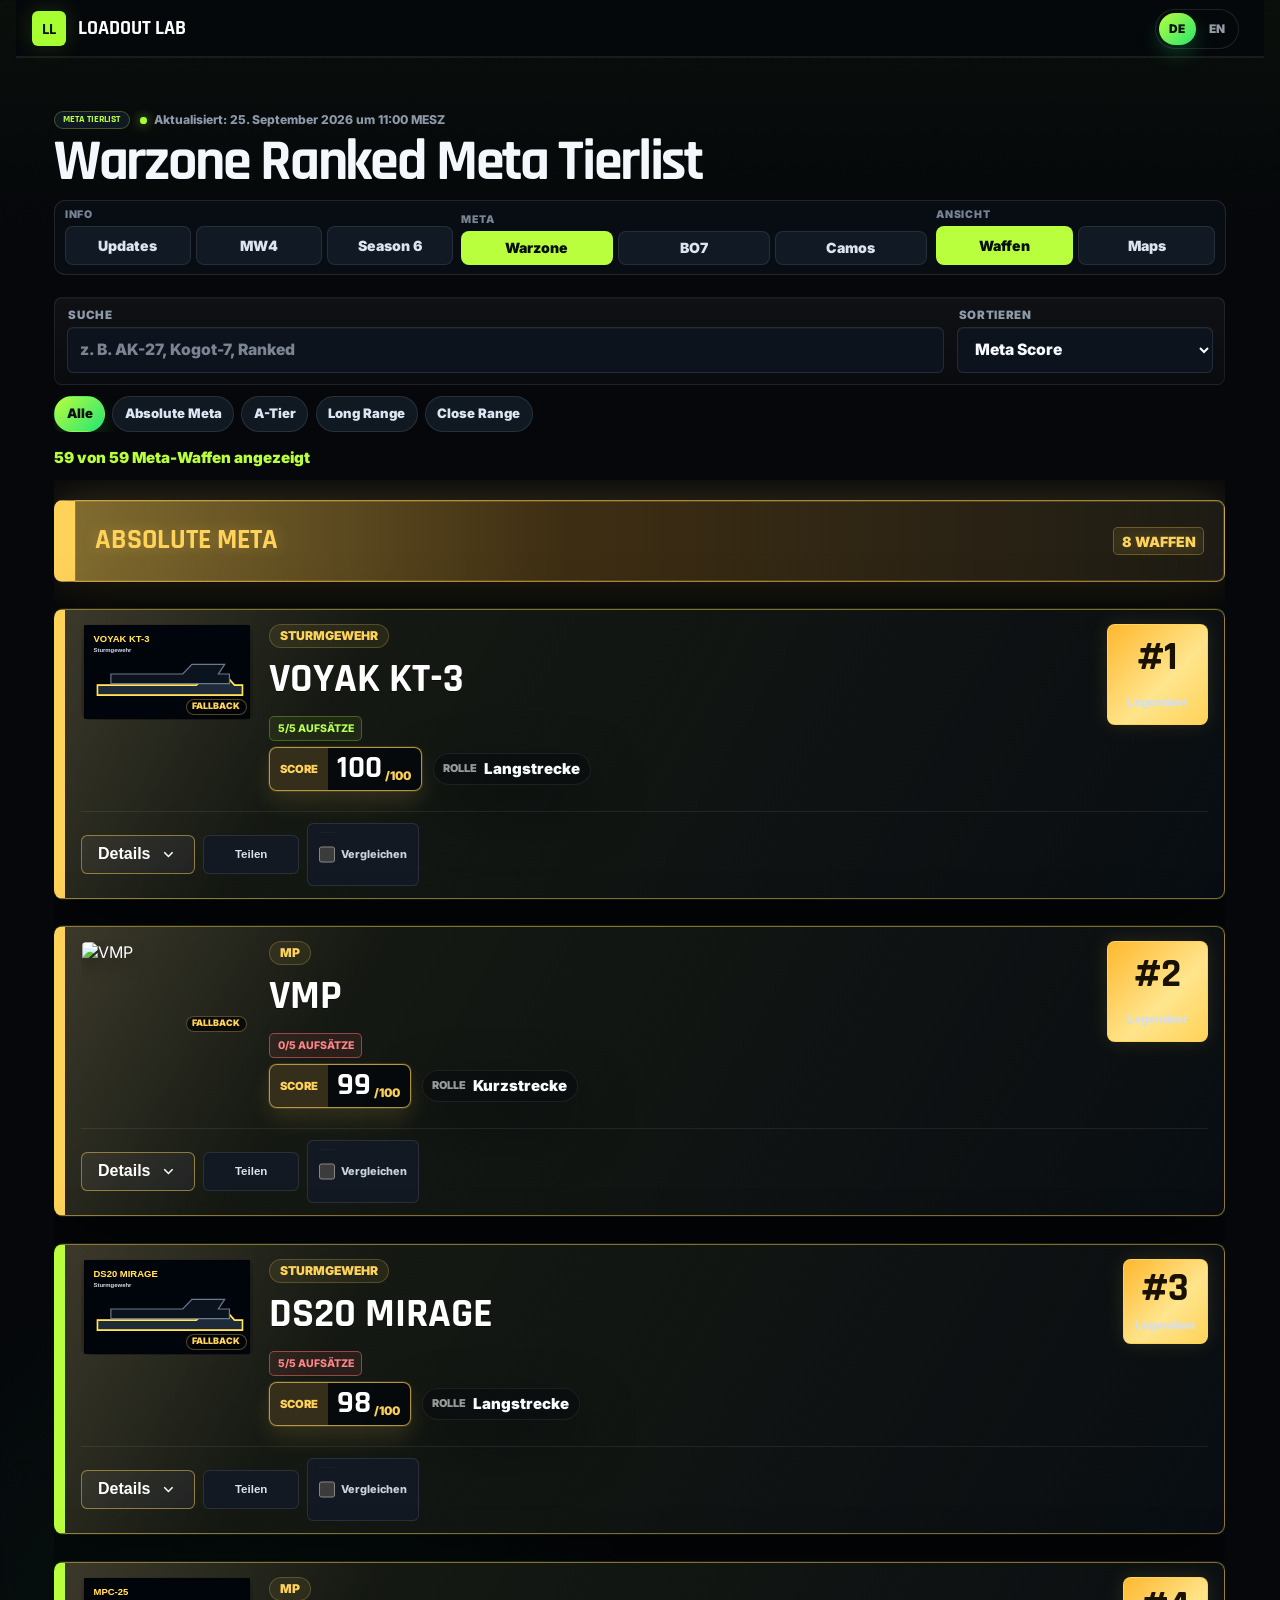
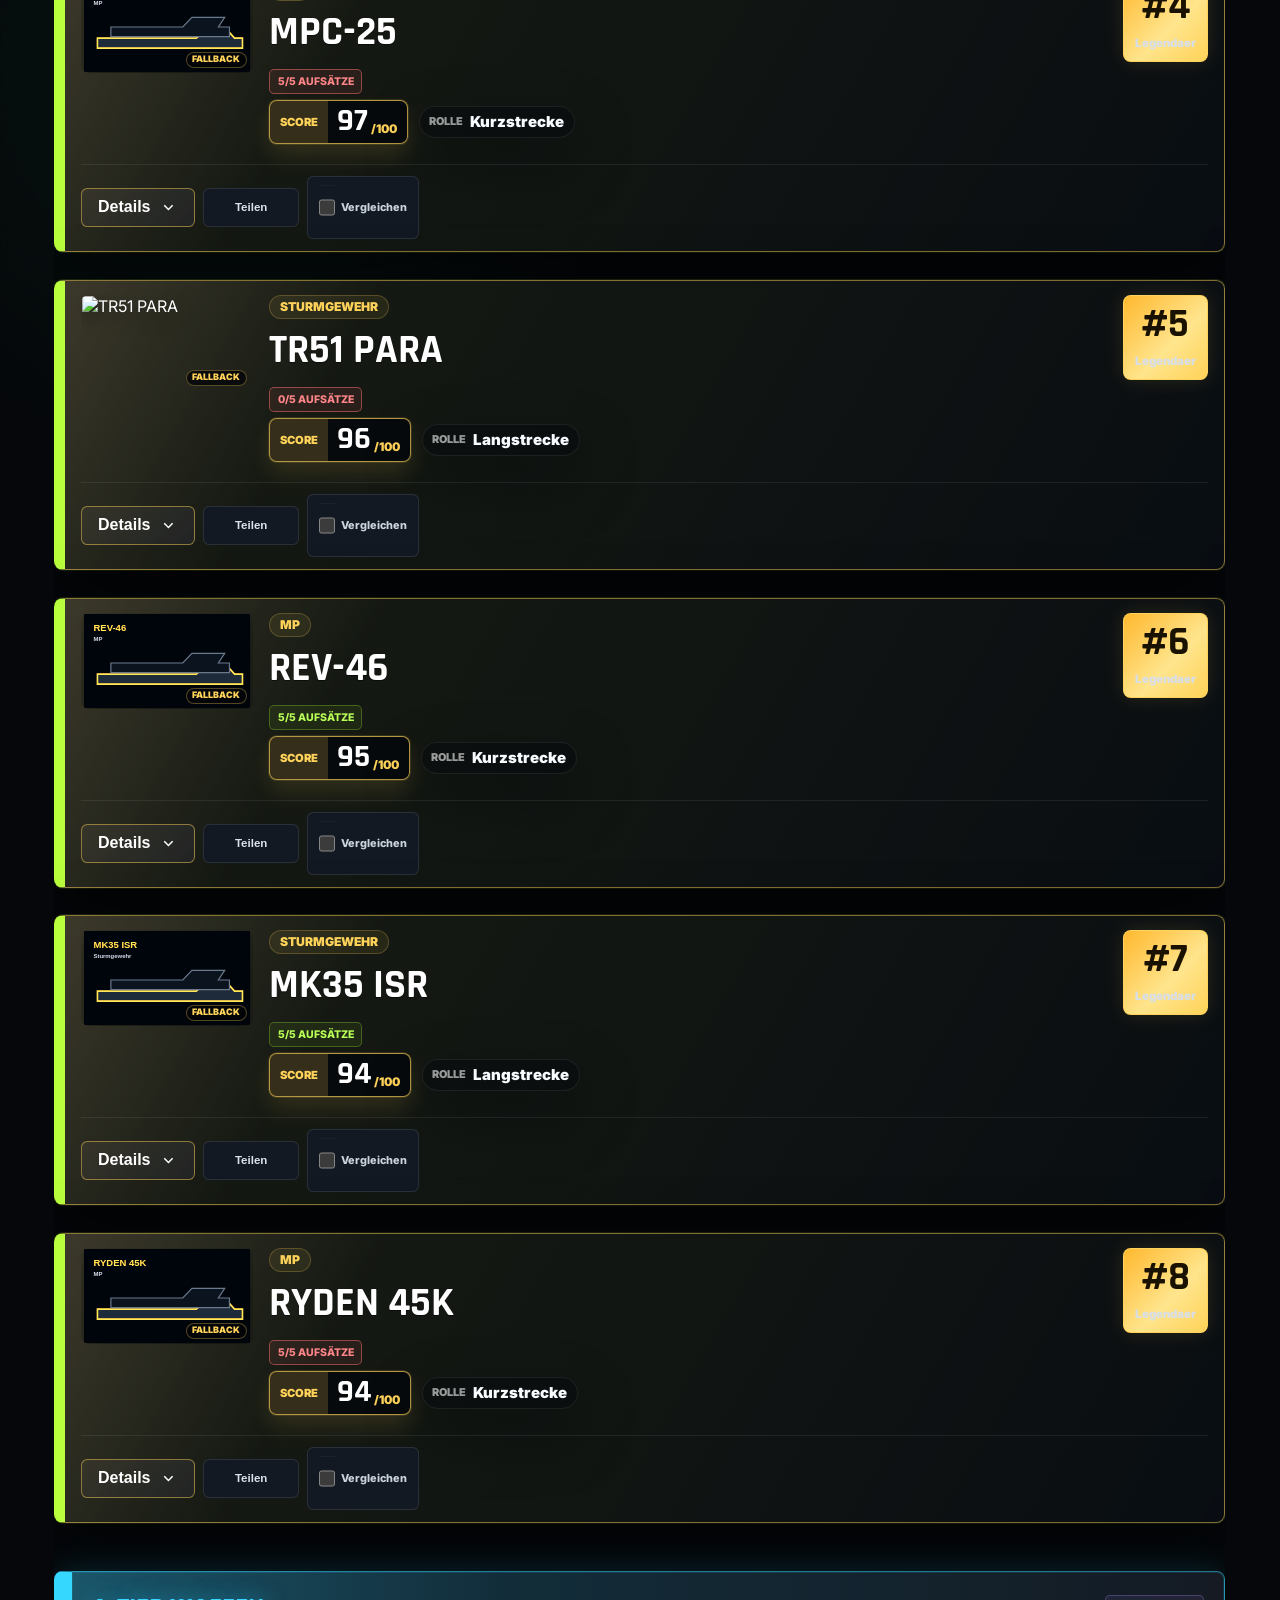
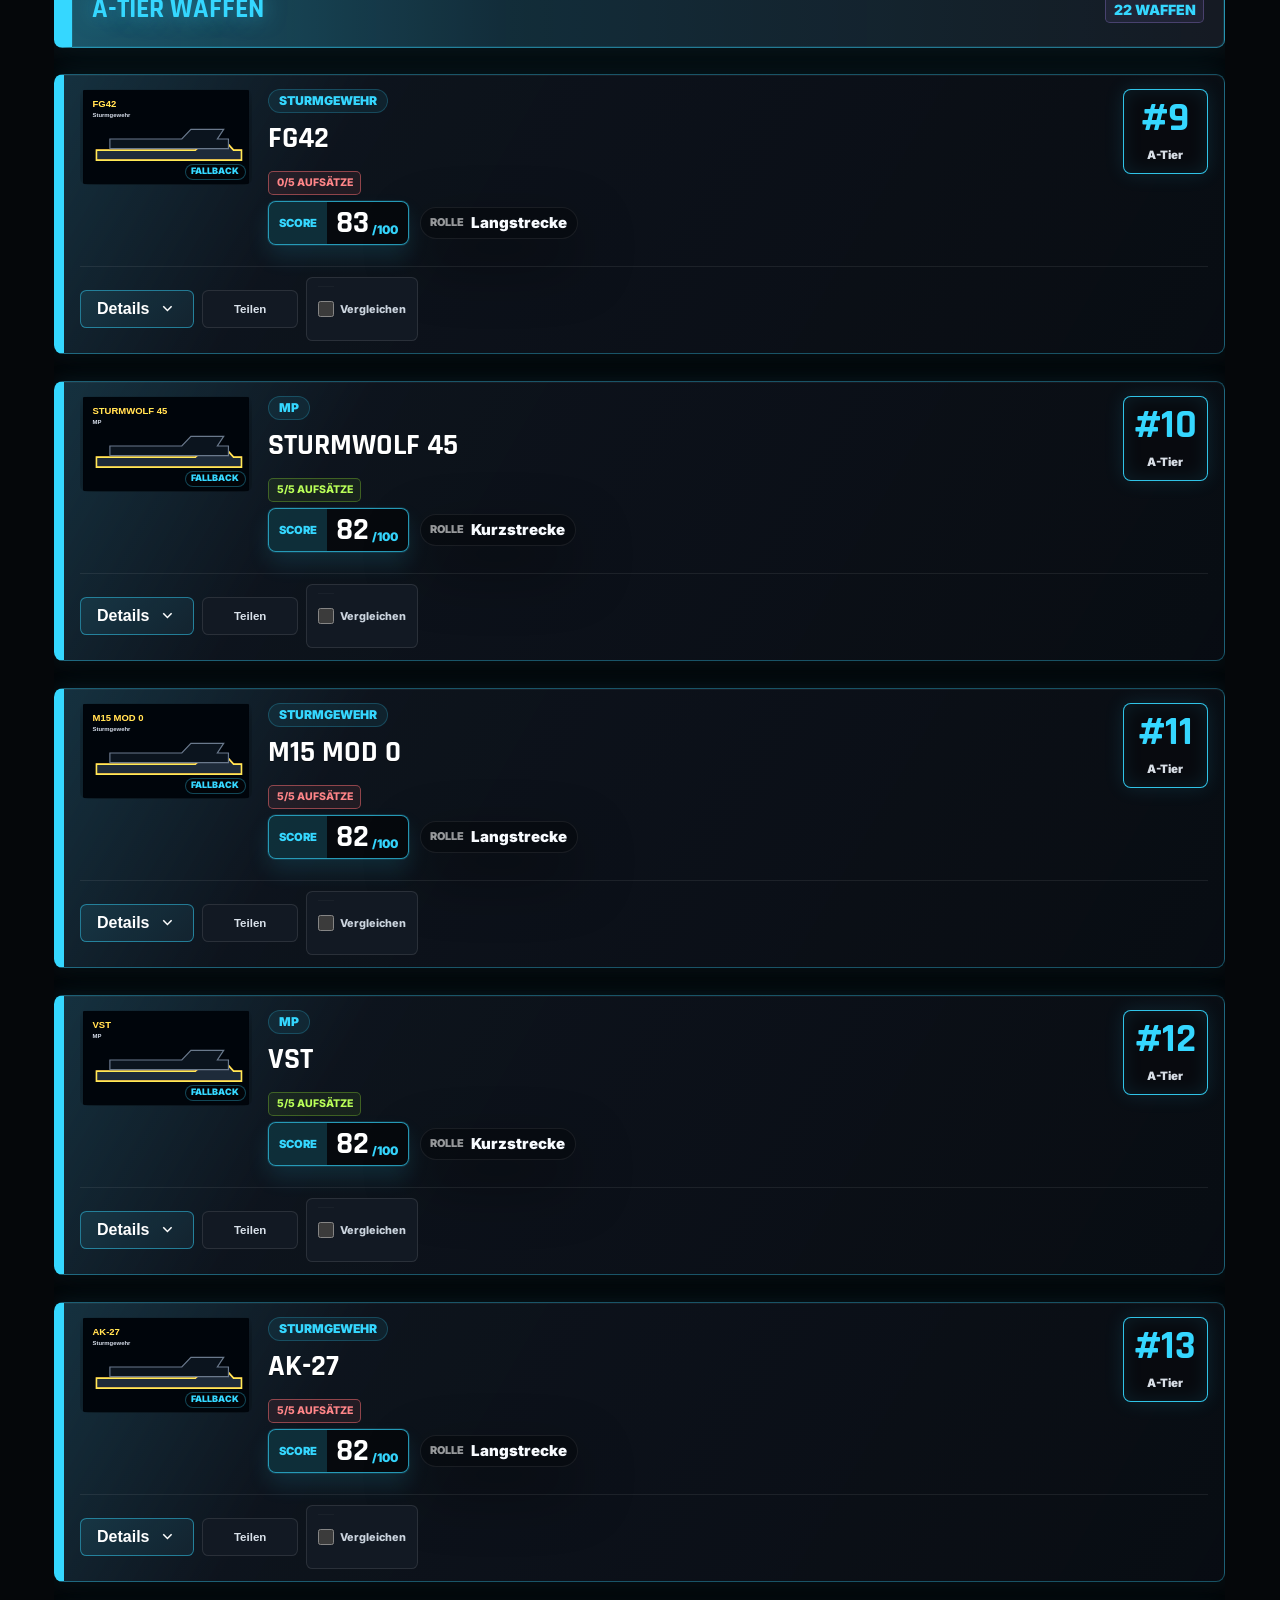
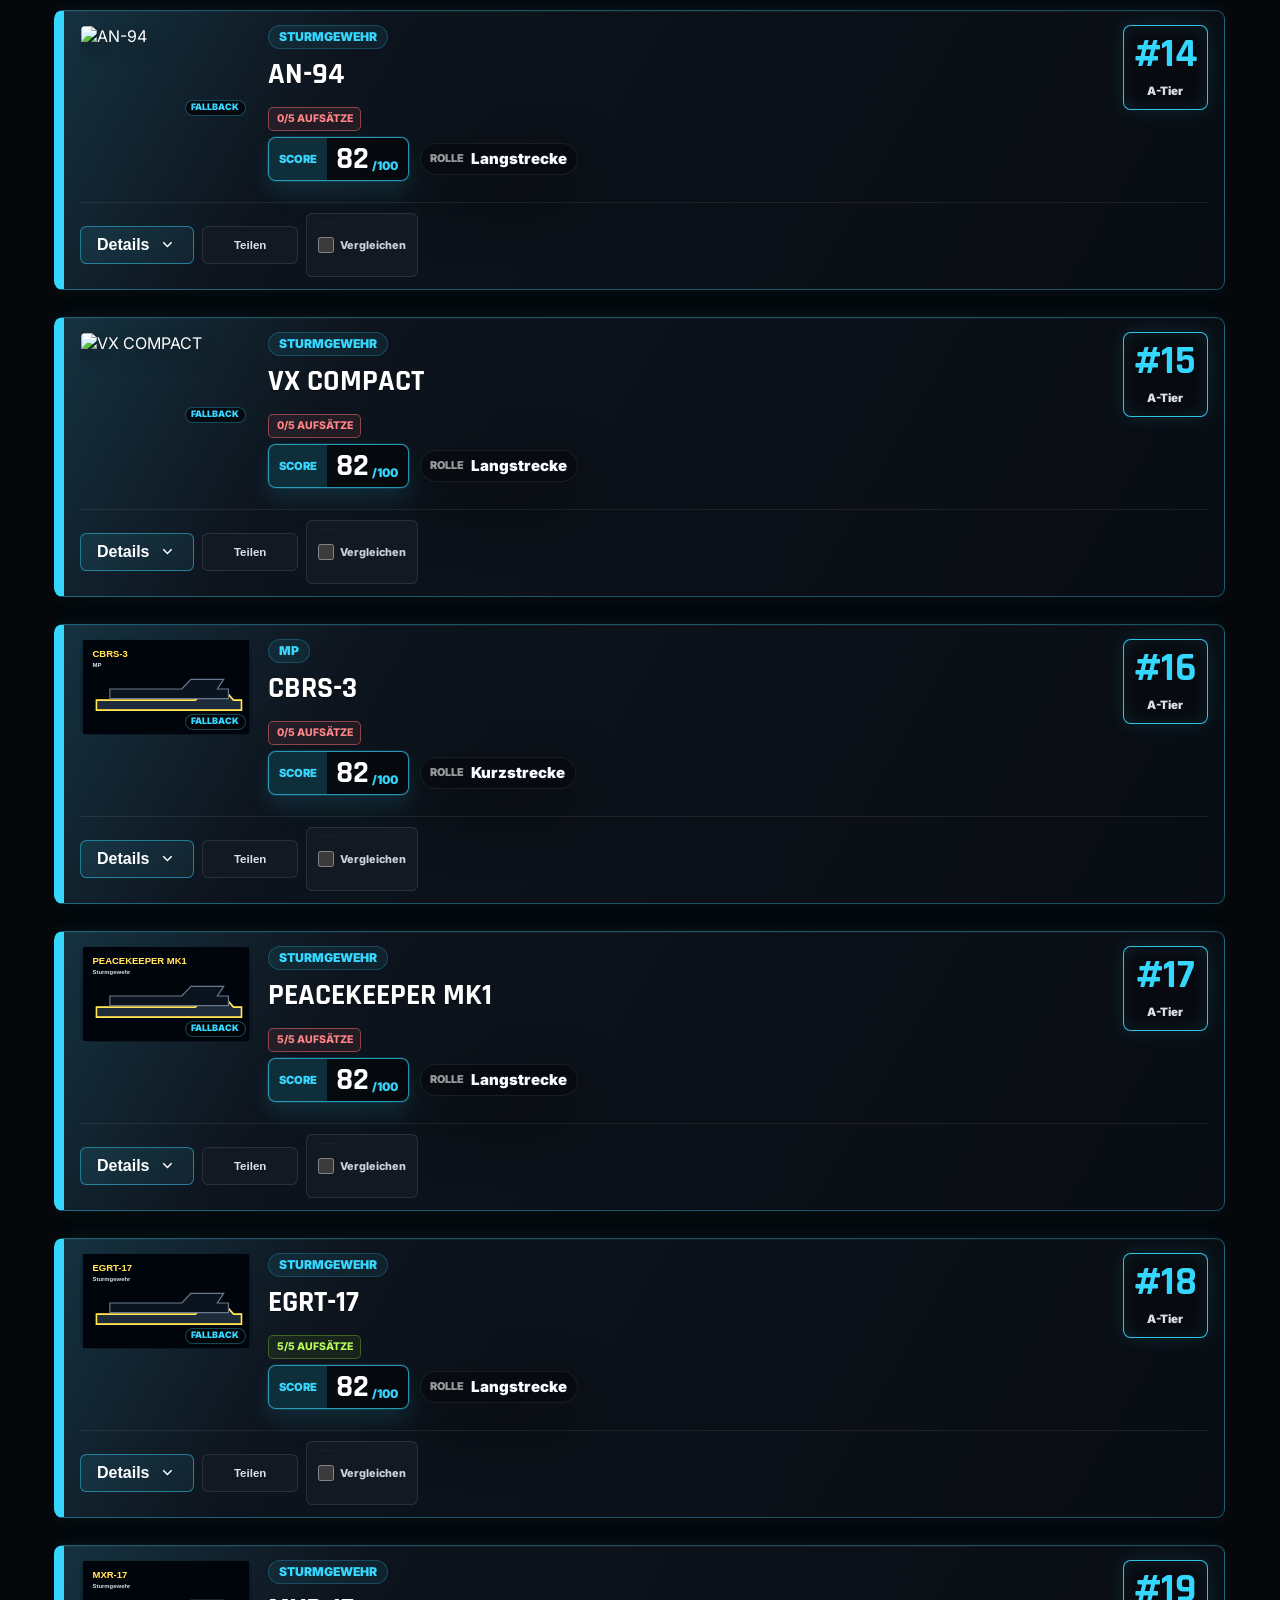
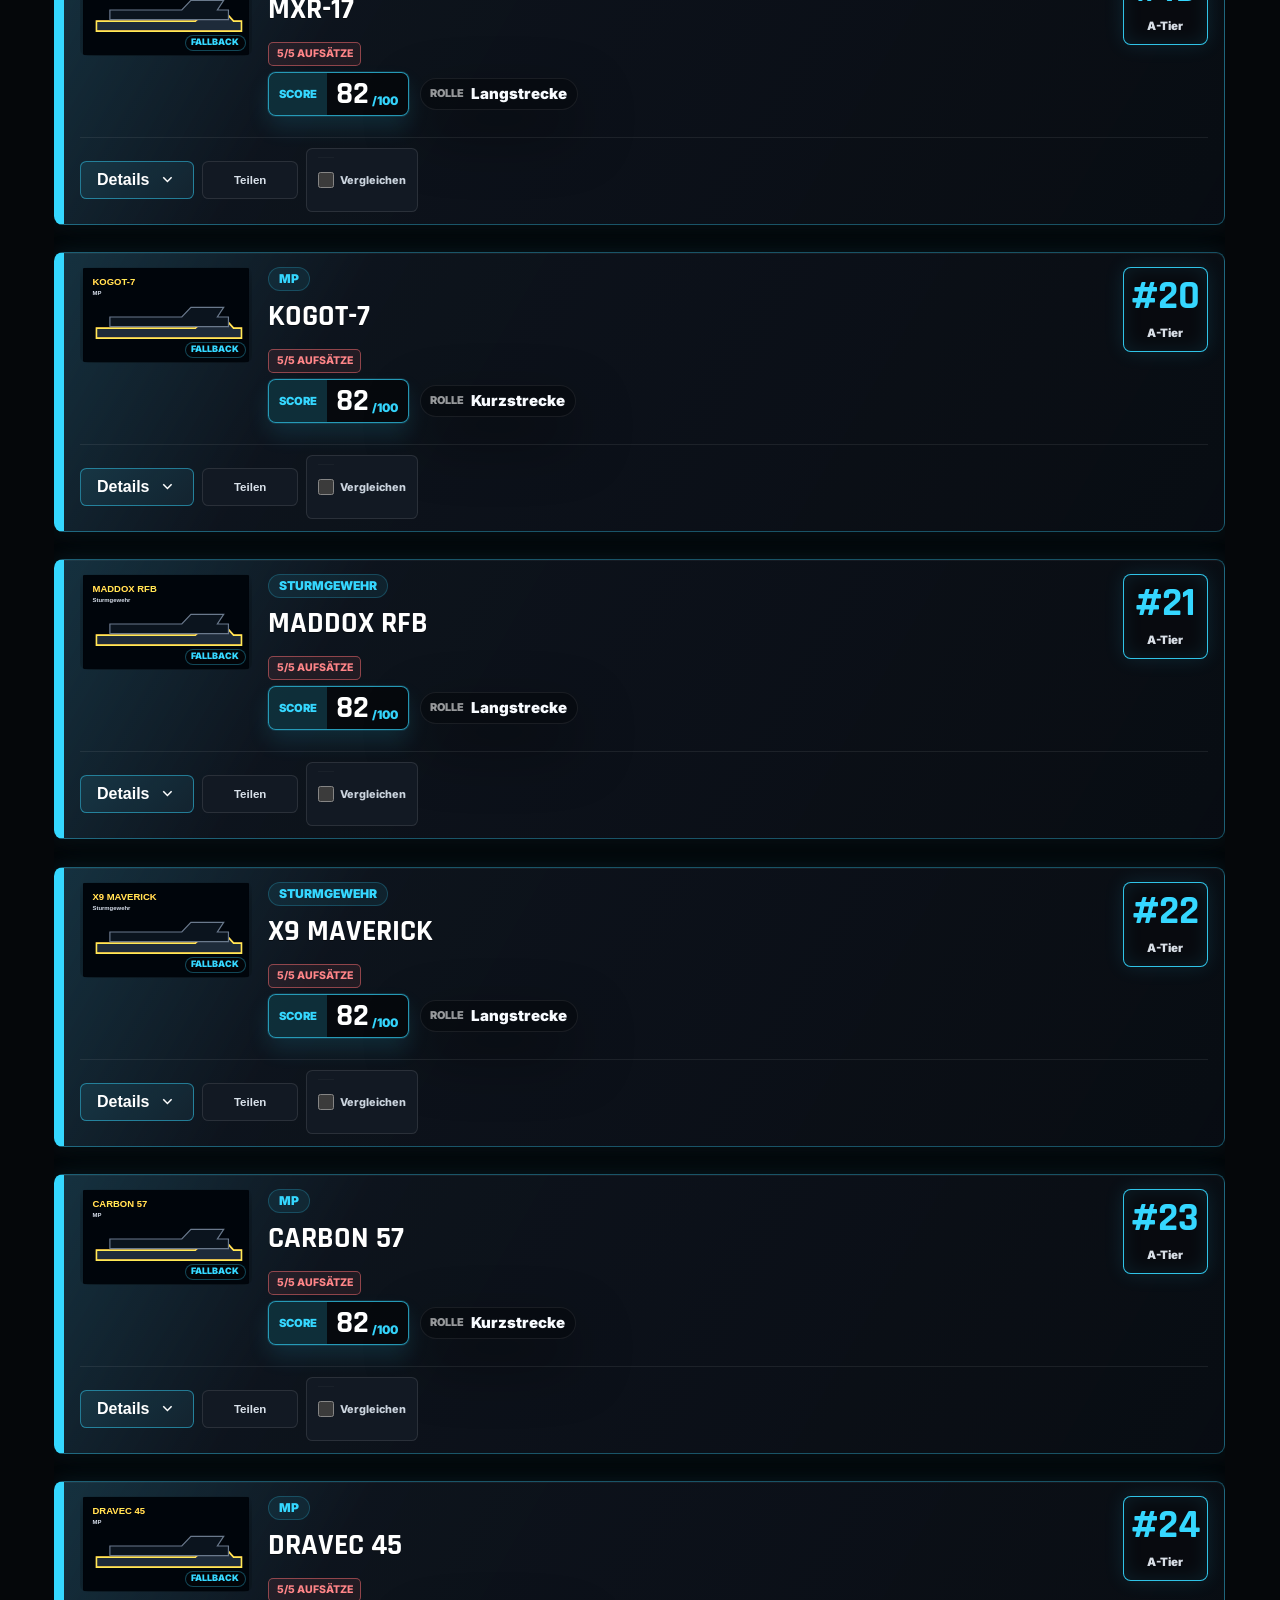
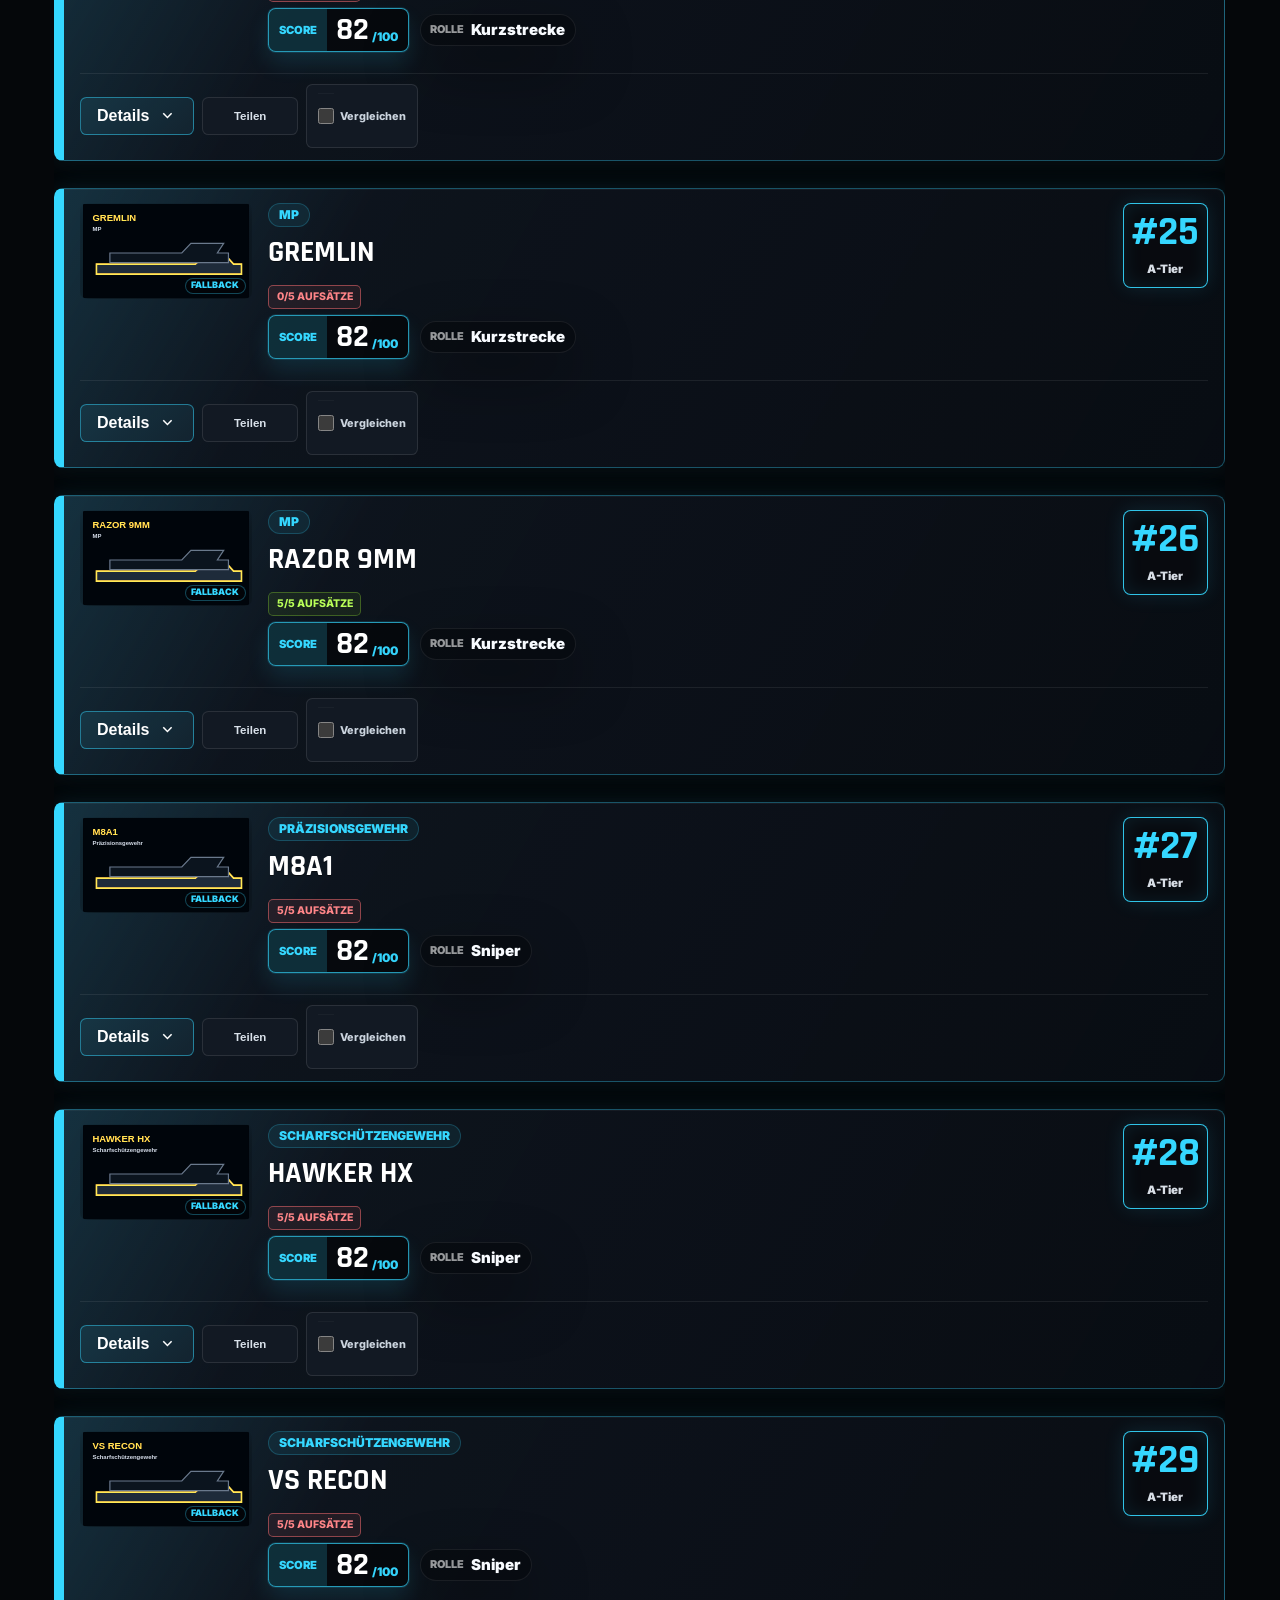
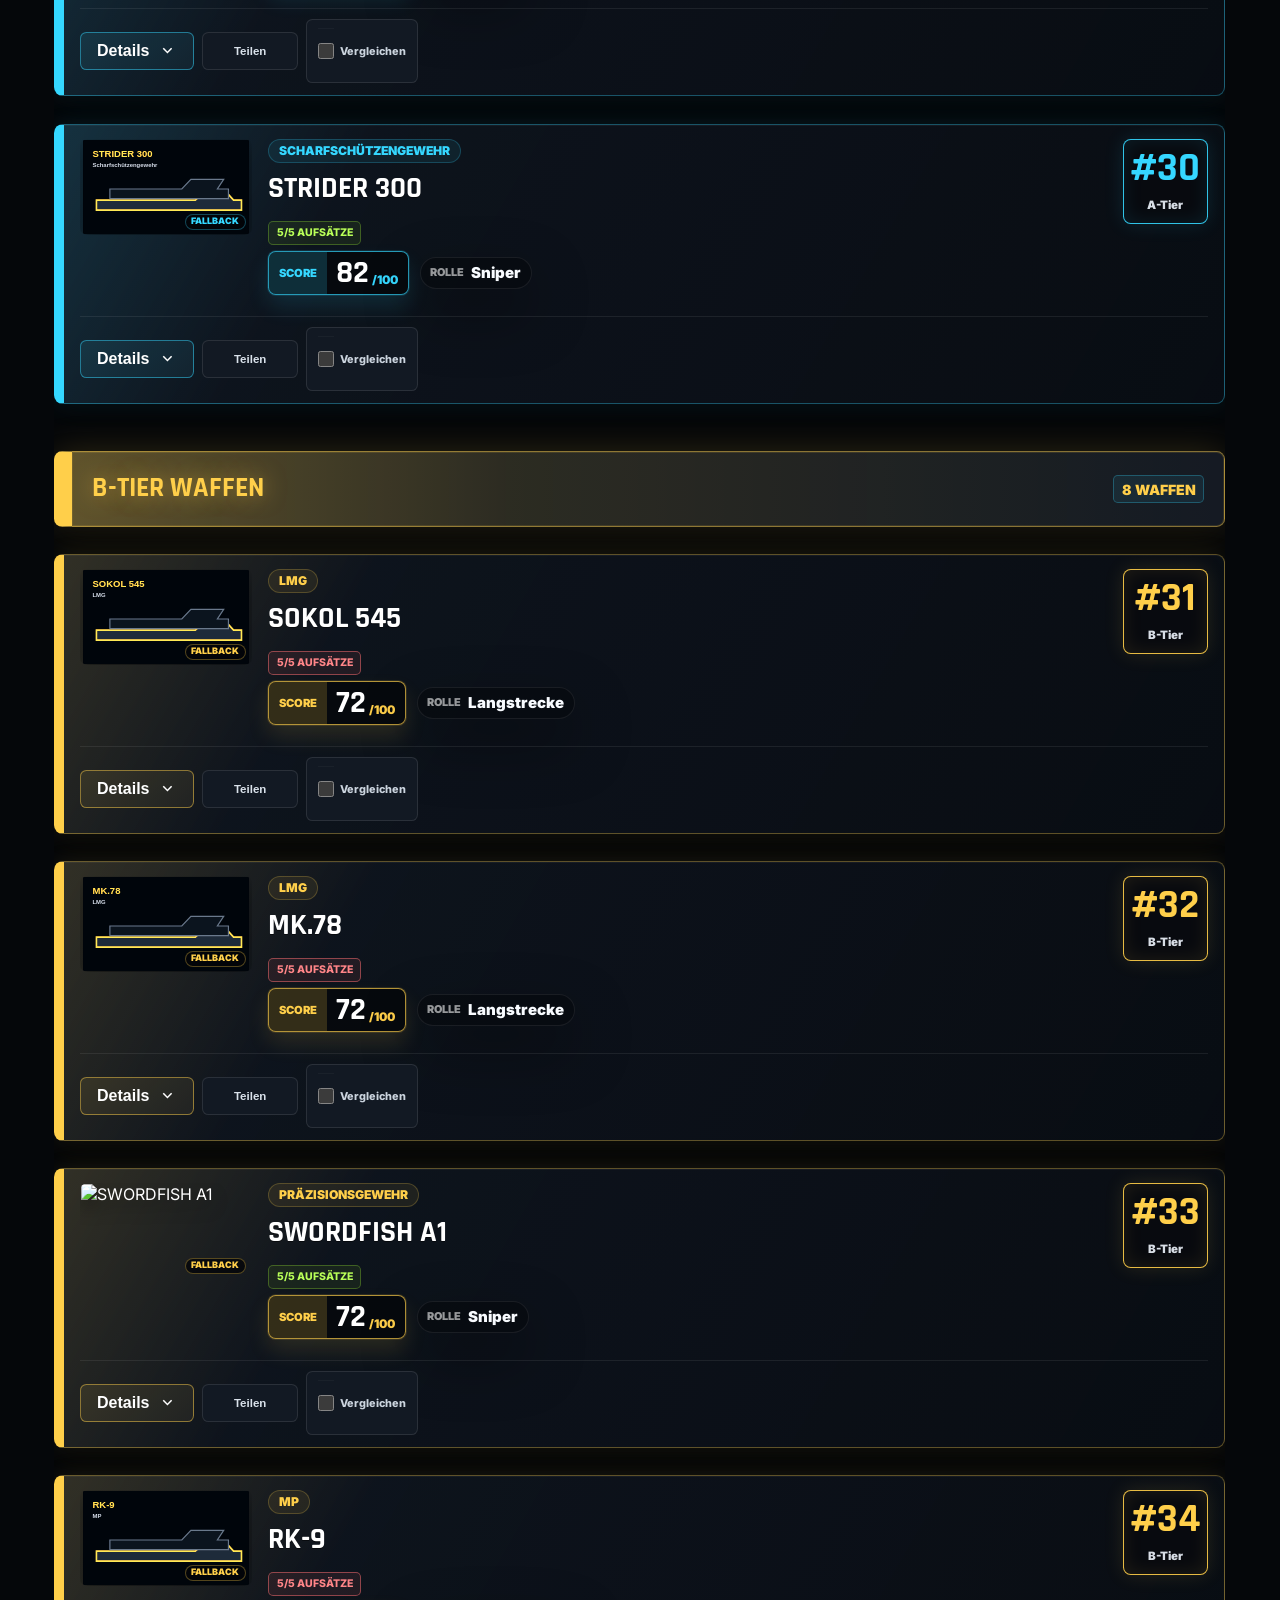
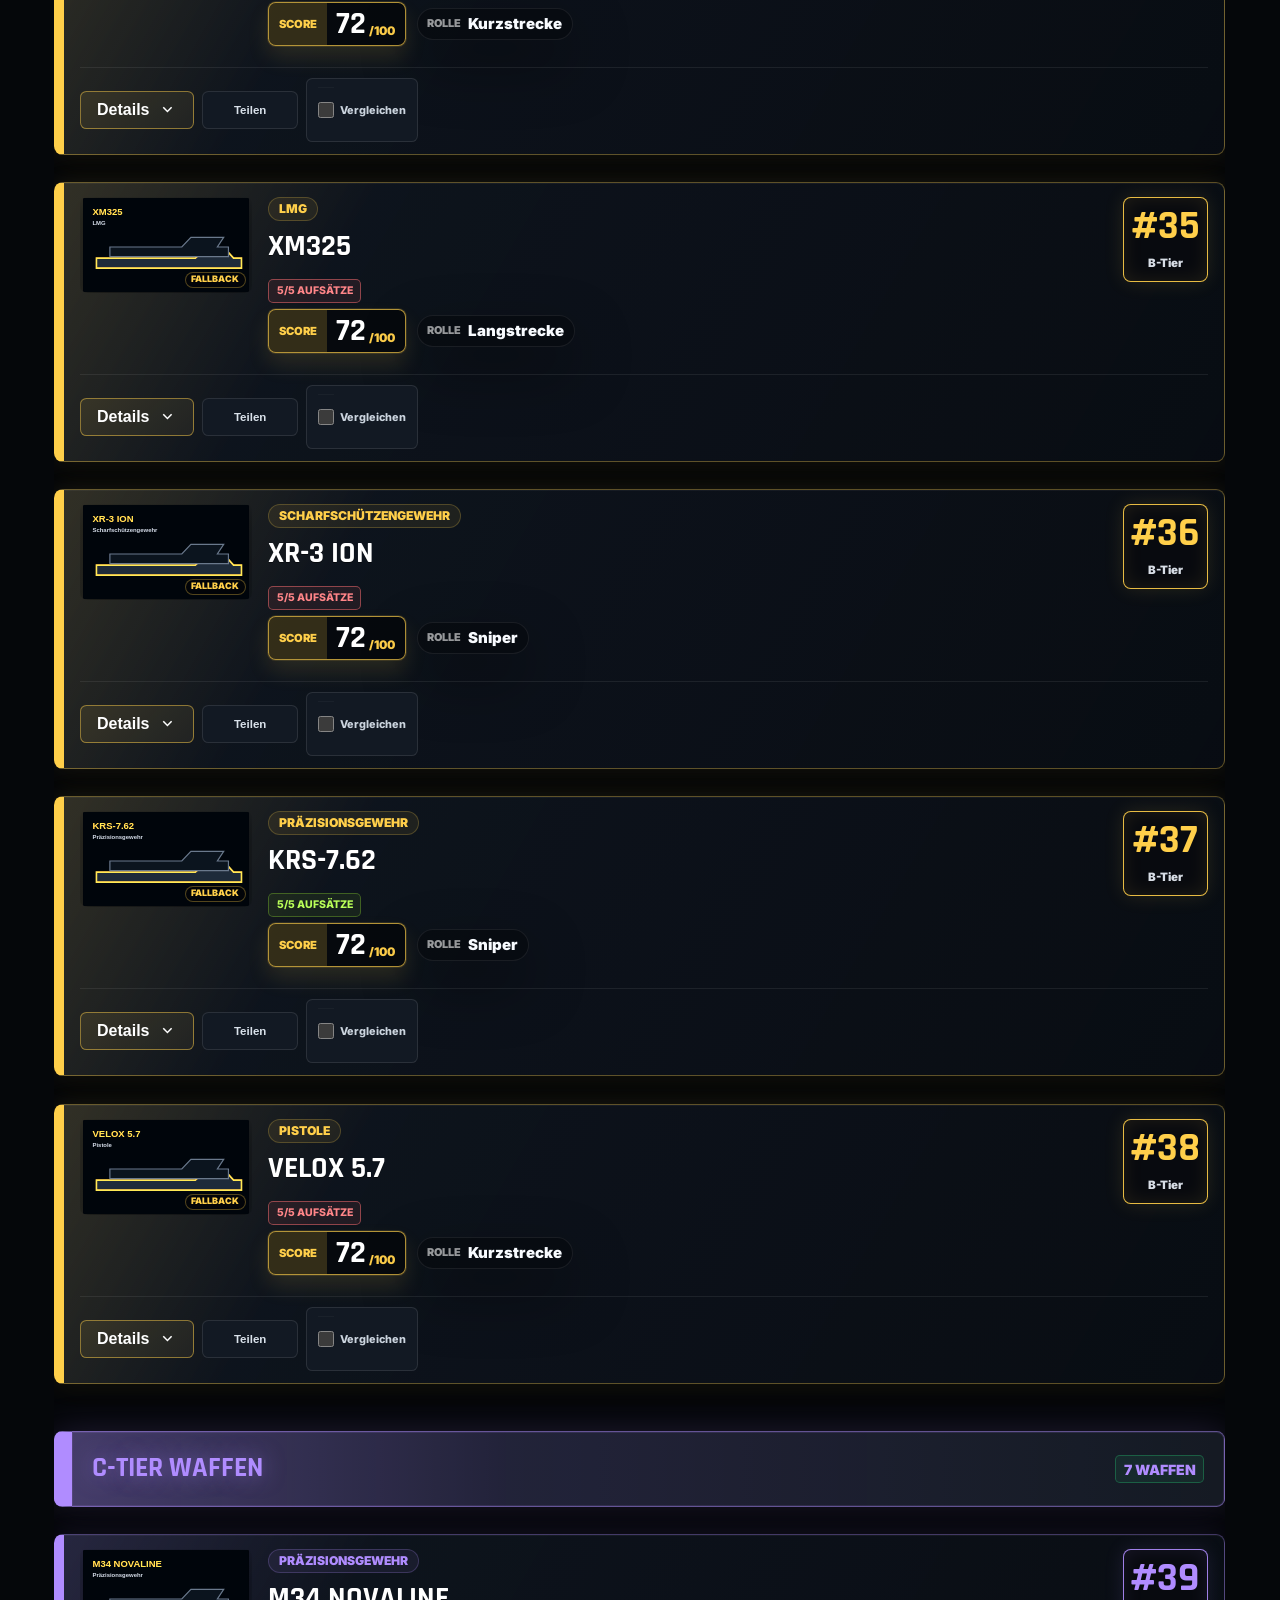
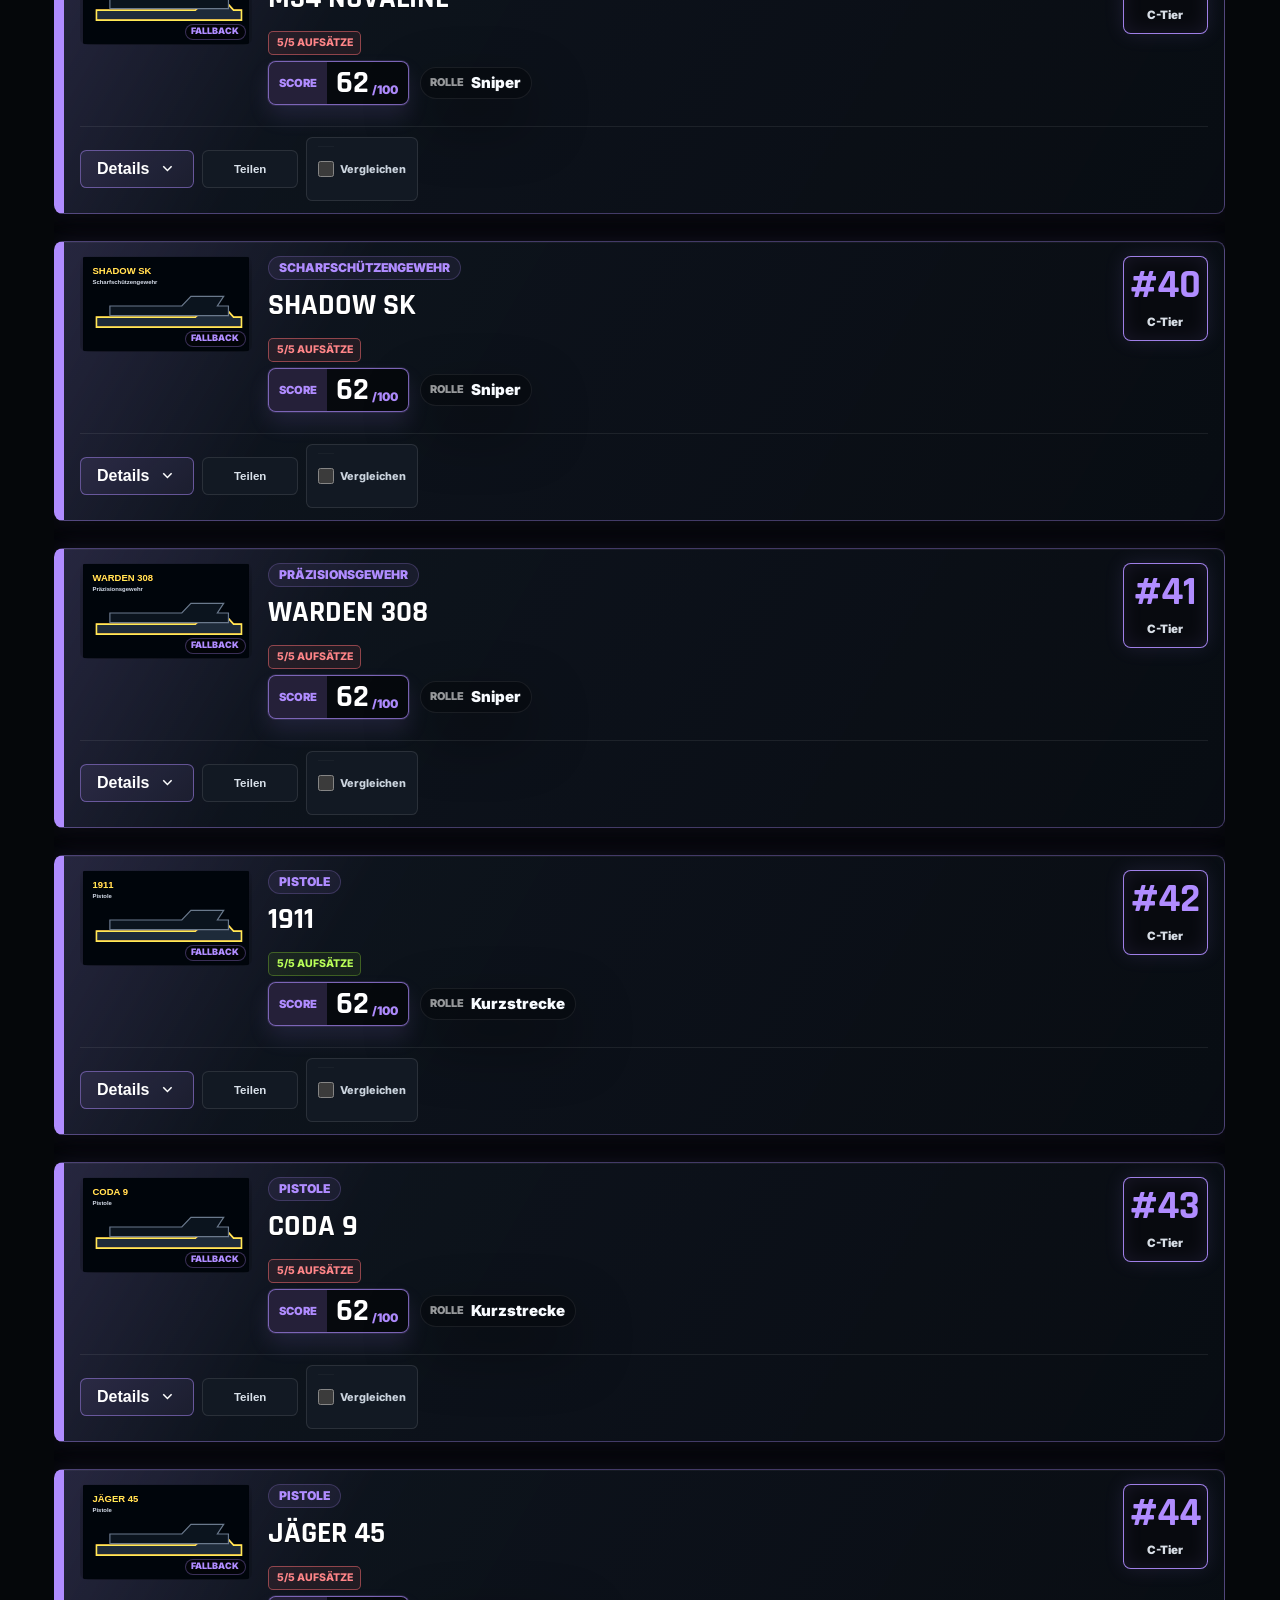
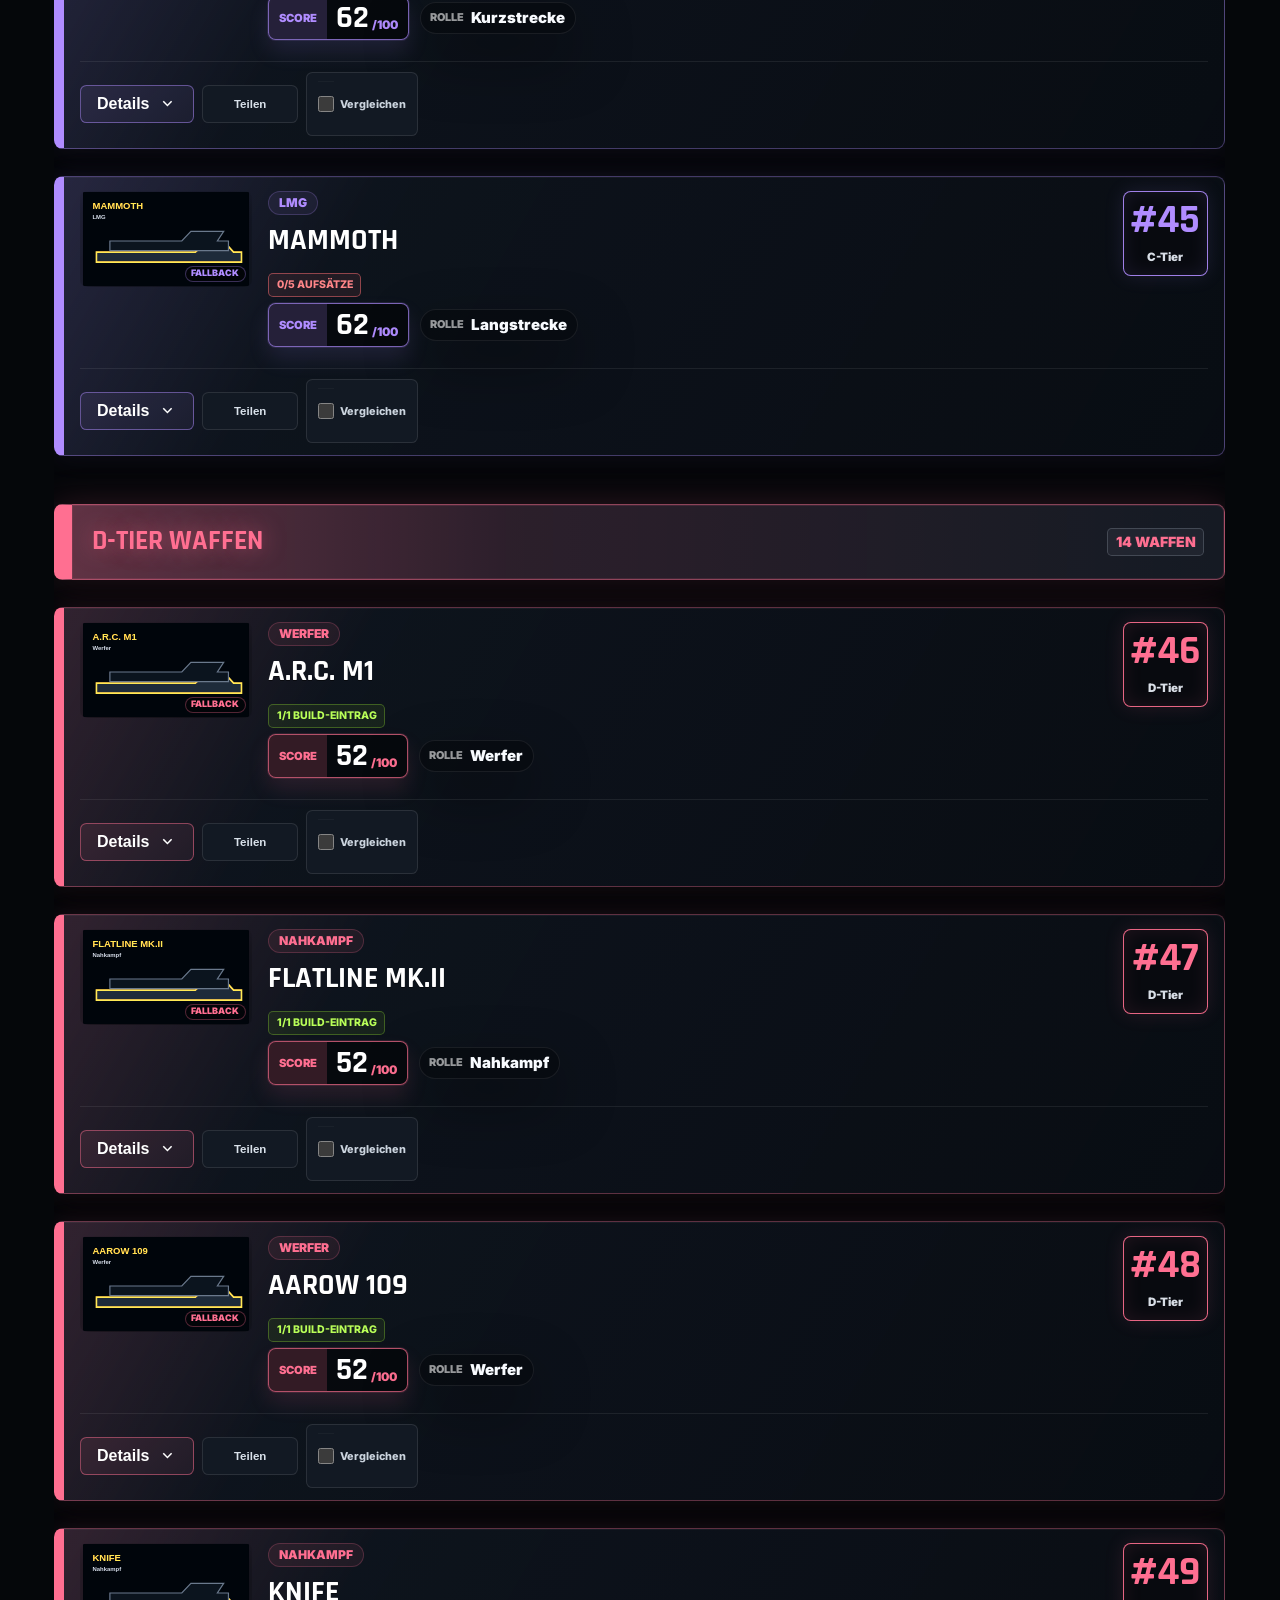
==== commit 32cd7e86: "Guard registry attachment overrides" ====
--- a/index.html
+++ b/index.html
@@ -4,7 +4,7 @@
     ><link rel="preconnect" href="https://fonts.googleapis.com"><link rel="preconnect" href="https://fonts.gstatic.com" crossorigin><link
       href="https://fonts.googleapis.com/css2?family=Rajdhani:wght@500;600;700&family=Inter:wght@400;500;600;700;800&display=swap"
       rel="stylesheet"
-     ><link rel="stylesheet" href="styles.css?v=20260512-official1"><link rel="stylesheet" href="meta-overrides.css?v=20260512-official1"><link rel="preconnect" href="https://imgs.callofduty.com" crossorigin><link rel="dns-prefetch" href="https://imgs.callofduty.com"><link rel="preconnect" href="https://www.callofduty.com"><link rel="stylesheet" href="modern-refresh.css?v=audit-attachments-20260925"></head><body><header class="site-header"><a class="brand" href="#top" aria-label="Loadout Lab Startseite"><span class="brand-mark">LL</span><span>Loadout Lab</span></a><nav class="top-nav" aria-label="Hauptnavigation"><a href="#loadouts">Tierlist</a><a href="#intel">MW4</a><a href="#updates">Updates</a></nav></header><main id="top"><section id="loadouts" class="section loadout-section tier-first"><div class="section-heading"><p class="eyebrow">Meta Tierlist</p><h1 id="tierTitle">Warzone Ranked Meta Tierlist</h1><p id="tierDescription">
+     ><link rel="stylesheet" href="styles.css?v=20260512-official1"><link rel="stylesheet" href="meta-overrides.css?v=20260512-official1"><link rel="preconnect" href="https://imgs.callofduty.com" crossorigin><link rel="dns-prefetch" href="https://imgs.callofduty.com"><link rel="preconnect" href="https://www.callofduty.com"><link rel="stylesheet" href="modern-refresh.css?v=audit-attachments-guard-20260925"></head><body><header class="site-header"><a class="brand" href="#top" aria-label="Loadout Lab Startseite"><span class="brand-mark">LL</span><span>Loadout Lab</span></a><nav class="top-nav" aria-label="Hauptnavigation"><a href="#loadouts">Tierlist</a><a href="#intel">MW4</a><a href="#updates">Updates</a></nav></header><main id="top"><section id="loadouts" class="section loadout-section tier-first"><div class="section-heading"><p class="eyebrow">Meta Tierlist</p><h1 id="tierTitle">Warzone Ranked Meta Tierlist</h1><p id="tierDescription">
             Suche nach BO7-Waffen, Klasse oder Rolle. Die Liste gruppiert Builds
             nach Meta-Stufe und zeigt Pick-Rate, Handhabung, Code und Aufsätze.
           </p><p class="updated-note">Aktualisiert: 25. September 2026 um 10:59 MESZ</p></div><div class="today-strip" aria-label="Heute wichtig"><article><span>Heute wichtig</span><strong>Season 03 Reloaded</strong><p>Season 04 ist live: Meta-Liste, Ranked-Einschätzung und Update-Infos sind auf den 4. Juni aktualisiert.</p></article><article><span>Meta bewegt sich</span><strong>Buffs & Nerfs</strong><p>DS20 Mirage ist laut WZStats aktuell #1, gefolgt von Carbon 57, AK-27, Dravec 45, MXR-17 und VST. A-Tier startet bei Voyak KT-3.</p></article><article><span>Weiter grinden</span><strong>Camos & Challenges</strong><p>Tarnungen sind nach Modus und Kategorie getrennt, inklusive Herausforderung.</p></article></div><div class="mode-switch primary-mode-switch" aria-label="Hauptansicht auswählen"><button class="mode-button update-mode-button" data-mode="updates" type="button">Updates</button><button class="mode-button mw4-mode-button" data-mode="mw4-info" type="button">MW4 Infos & Gerüchte</button><button class="mode-button season-mode-button season4-mode-button" data-mode="season4-info" type="button">Season 6</button></div><div class="mode-switch secondary-mode-switch" aria-label="Metaansicht auswählen"><button class="mode-button active" data-mode="warzone-ranked" type="button">Warzone Meta</button><button class="mode-button" data-mode="bo7-ranked" type="button">Black Ops 7 Meta</button><button class="mode-button camo-mode-button" data-mode="camos" type="button">Tarnungen</button></div><div class="content-tabs" id="contentTabs" aria-label="Ansicht auswählen"><button class="content-tab active" data-tab="weapons" type="button">Meta Waffen</button><button class="content-tab" data-tab="maps" type="button">Maps</button></div><div class="tab-panel active" data-panel="weapons"><div class="weapon-dashboard"><div class="controls" aria-label="Loadout Werkzeuge"><label class="search-box"><span>Suche</span><input id="loadoutSearch" type="search" placeholder="z. B. AK-27, Kogot-7, Ranked"></label><label class="select-box"><span>Sortieren</span><select id="sortSelect"><option value="score">Meta Score</option><option value="pick">Pick-Rate</option><option value="name">Name</option><option value="range">Reichweite</option></select></label></div><div class="toolbar" id="filterToolbar" aria-label="Loadout Filter"></div><div class="meta-patch-summary" id="metaPatchSummary"></div><div class="weapon-compare-panel" id="weaponComparePanel" aria-label="Meta Vergleich"></div><p class="result-count" id="resultCount" aria-live="polite"></p><div class="loadout-grid" id="loadoutGrid"></div></div></div><div id="maps" class="tab-panel maps-section" data-panel="maps" hidden><div class="map-panel"><p class="eyebrow">Map Control</p><h2 id="mapsTitle">Ranked Maps</h2><p id="mapsDescription"></p><ul class="callout-list" id="mapNotes"></ul><div class="map-insight"><div><span>Top Landing Spots</span><ol id="hotspotRank"></ol></div><div><span>Heatmap</span><div class="heat-legend" aria-label="Heatmap Legende"><i></i><p>Je größer und heller der Spot, desto höher der Landing-Anteil.</p></div></div></div></div><div class="map-board"><div class="map-board-header"><span id="mapsKicker">Rotation</span><strong id="mapsSummary">0 Maps</strong></div><div class="map-tabs" id="mapTabs" aria-label="Warzone Ranked Map auswählen"></div><div class="map-mode-grid" id="mapModeGrid"></div><ul class="source-list"><li><a href="https://www.callofduty.com/patchnotes/2026/04/call-of-duty-bo7-warzone-season-03-patch-notes?pubDate=20260402" target="_blank" rel="noreferrer">Warzone Ranked Patch Notes</a></li><li><a href="https://support.activision.com/black-ops-7/articles/black-ops-7-ranked-play" target="_blank" rel="noreferrer">BO7 Ranked Play Support</a></li><li><a href="https://dotesports.com/call-of-duty/news/black-ops-7-ranked-play-maps-and-modes" target="_blank" rel="noreferrer">BO7 Season 3 Map Pool</a></li></ul></div></div><div class="tab-panel camos-section" data-panel="camos" hidden><div class="camo-header"><div><p class="eyebrow">Camo Board</p><h2>Tarnungen & Mastery</h2><p>
@@ -155,7 +155,7 @@
         Loadout Lab ist ein fan-made COD Info Hub. Nicht offiziell mit Activision oder Call of Duty verbunden.
       </p><a href="#top">Zurück nach oben</a></footer>
     <script>
-      window.__loadoutLabMetaVersion = "audit-attachments-20260925";
+      window.__loadoutLabMetaVersion = "audit-attachments-guard-20260925";
       (function () {
         const originalFetch = window.fetch ? window.fetch.bind(window) : null;
         if (!originalFetch) return;
@@ -176,8 +176,8 @@
         };
       }());
     </script>
-    <script src="script.js?v=audit-attachments-20260925" defer></script>
-    <script src="meta-fast.js?v=audit-attachments-20260925" defer></script>
-    <script src="loadout-runtime.js?v=audit-attachments-20260925" defer></script>
+    <script src="script.js?v=audit-attachments-guard-20260925" defer></script>
+    <script src="meta-fast.js?v=audit-attachments-guard-20260925" defer></script>
+    <script src="loadout-runtime.js?v=audit-attachments-guard-20260925" defer></script>
   </body></html>
 
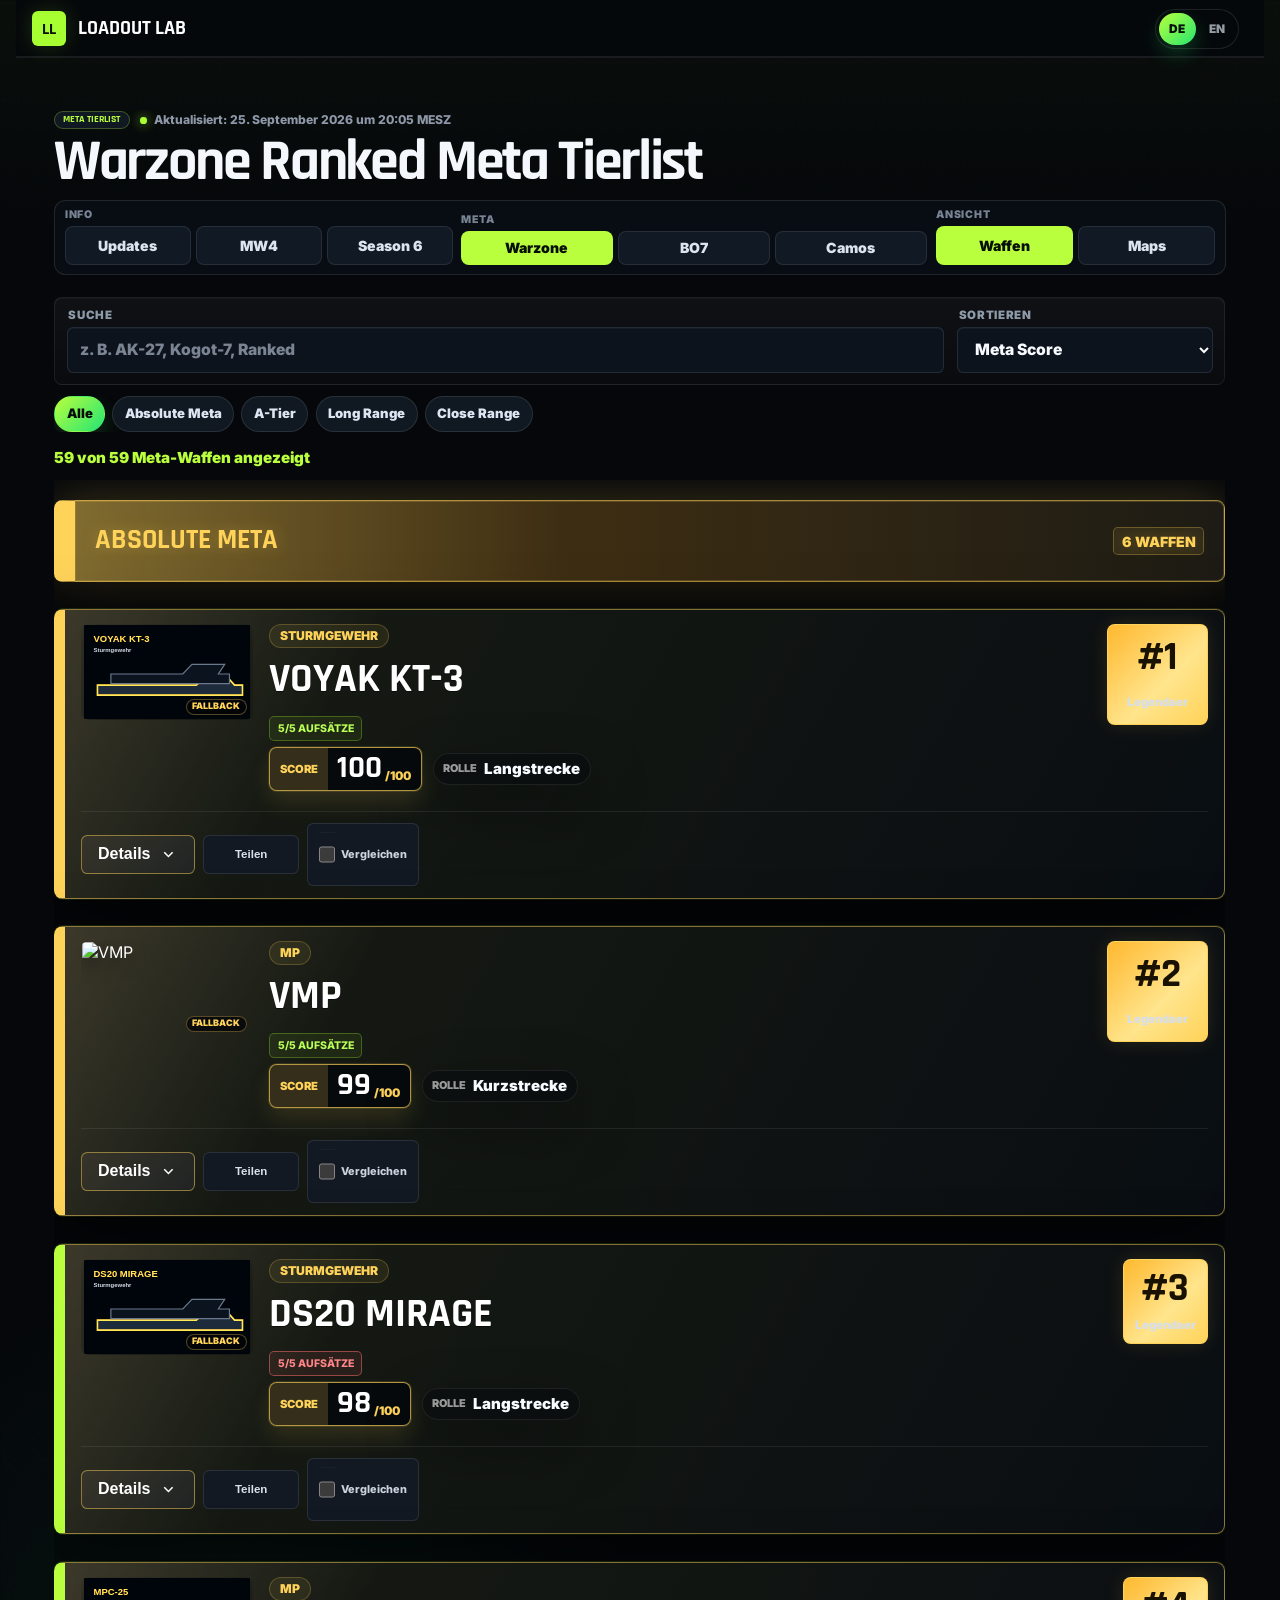
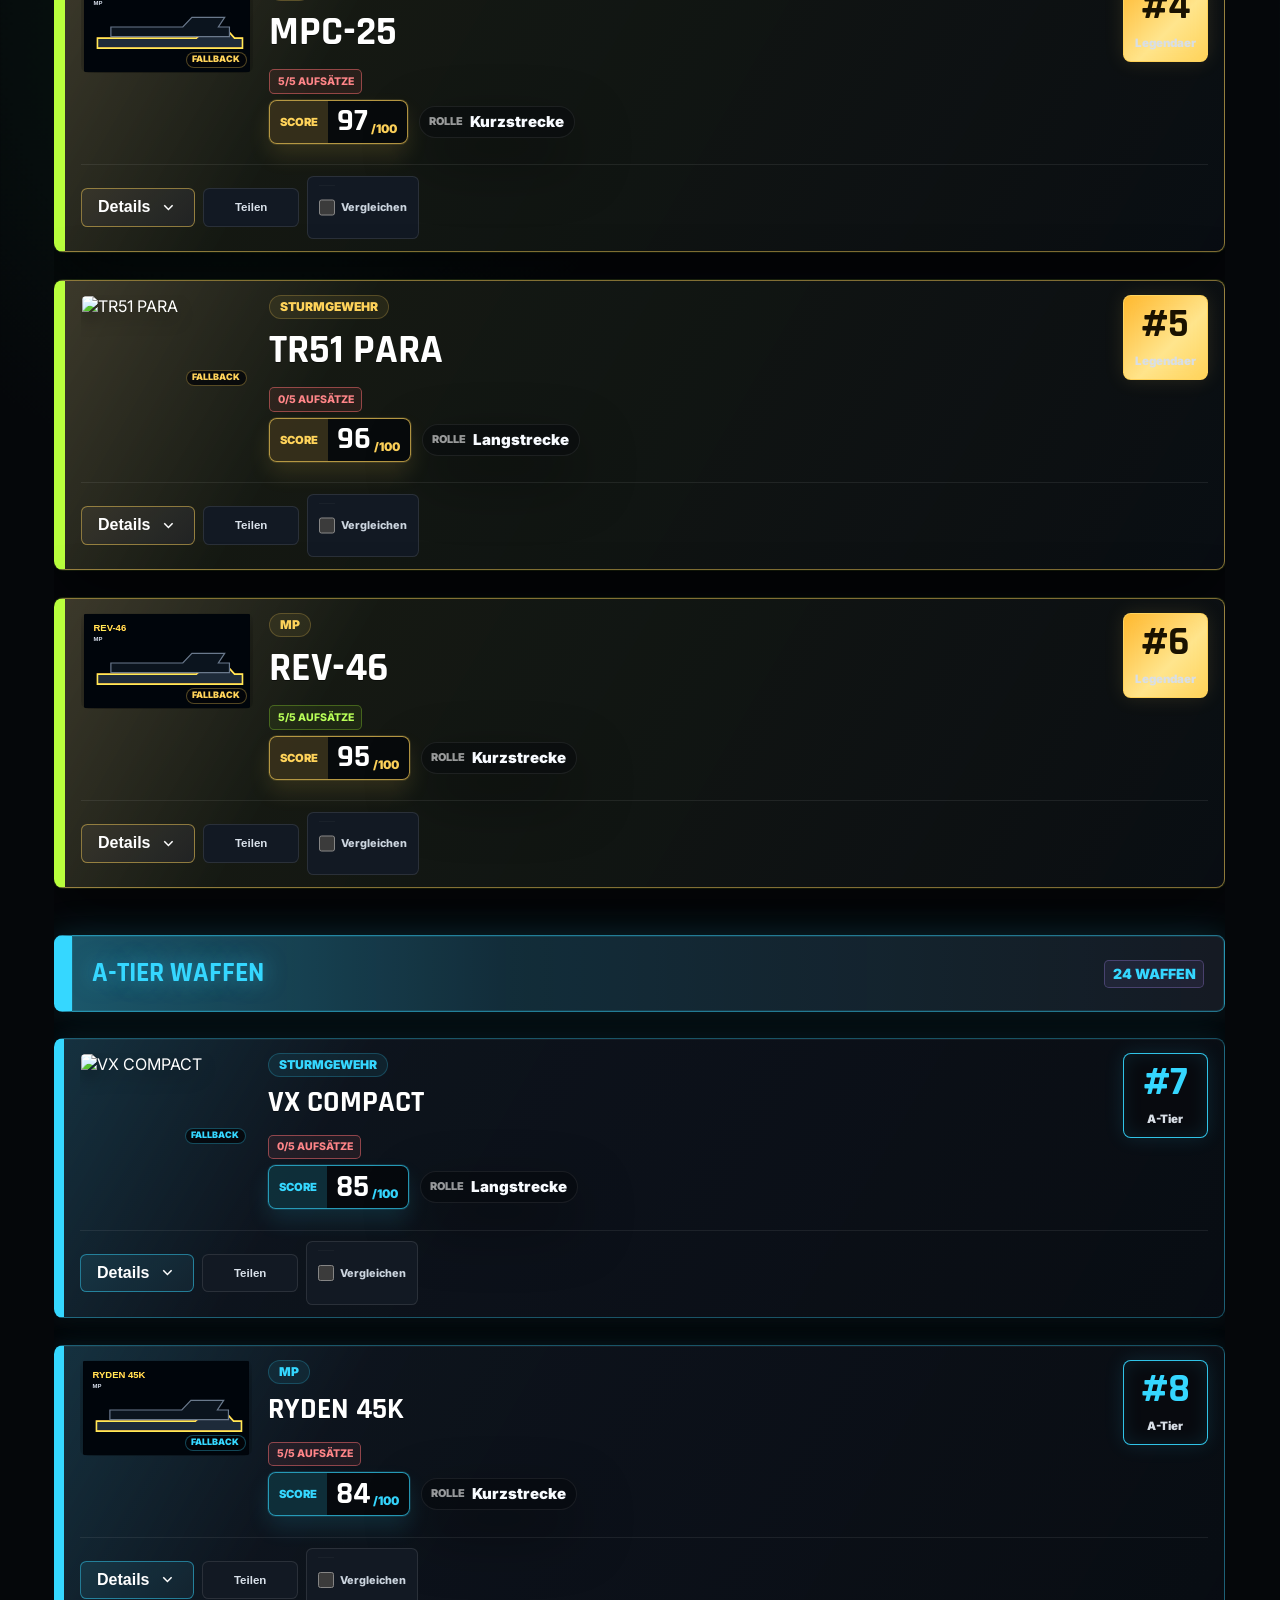
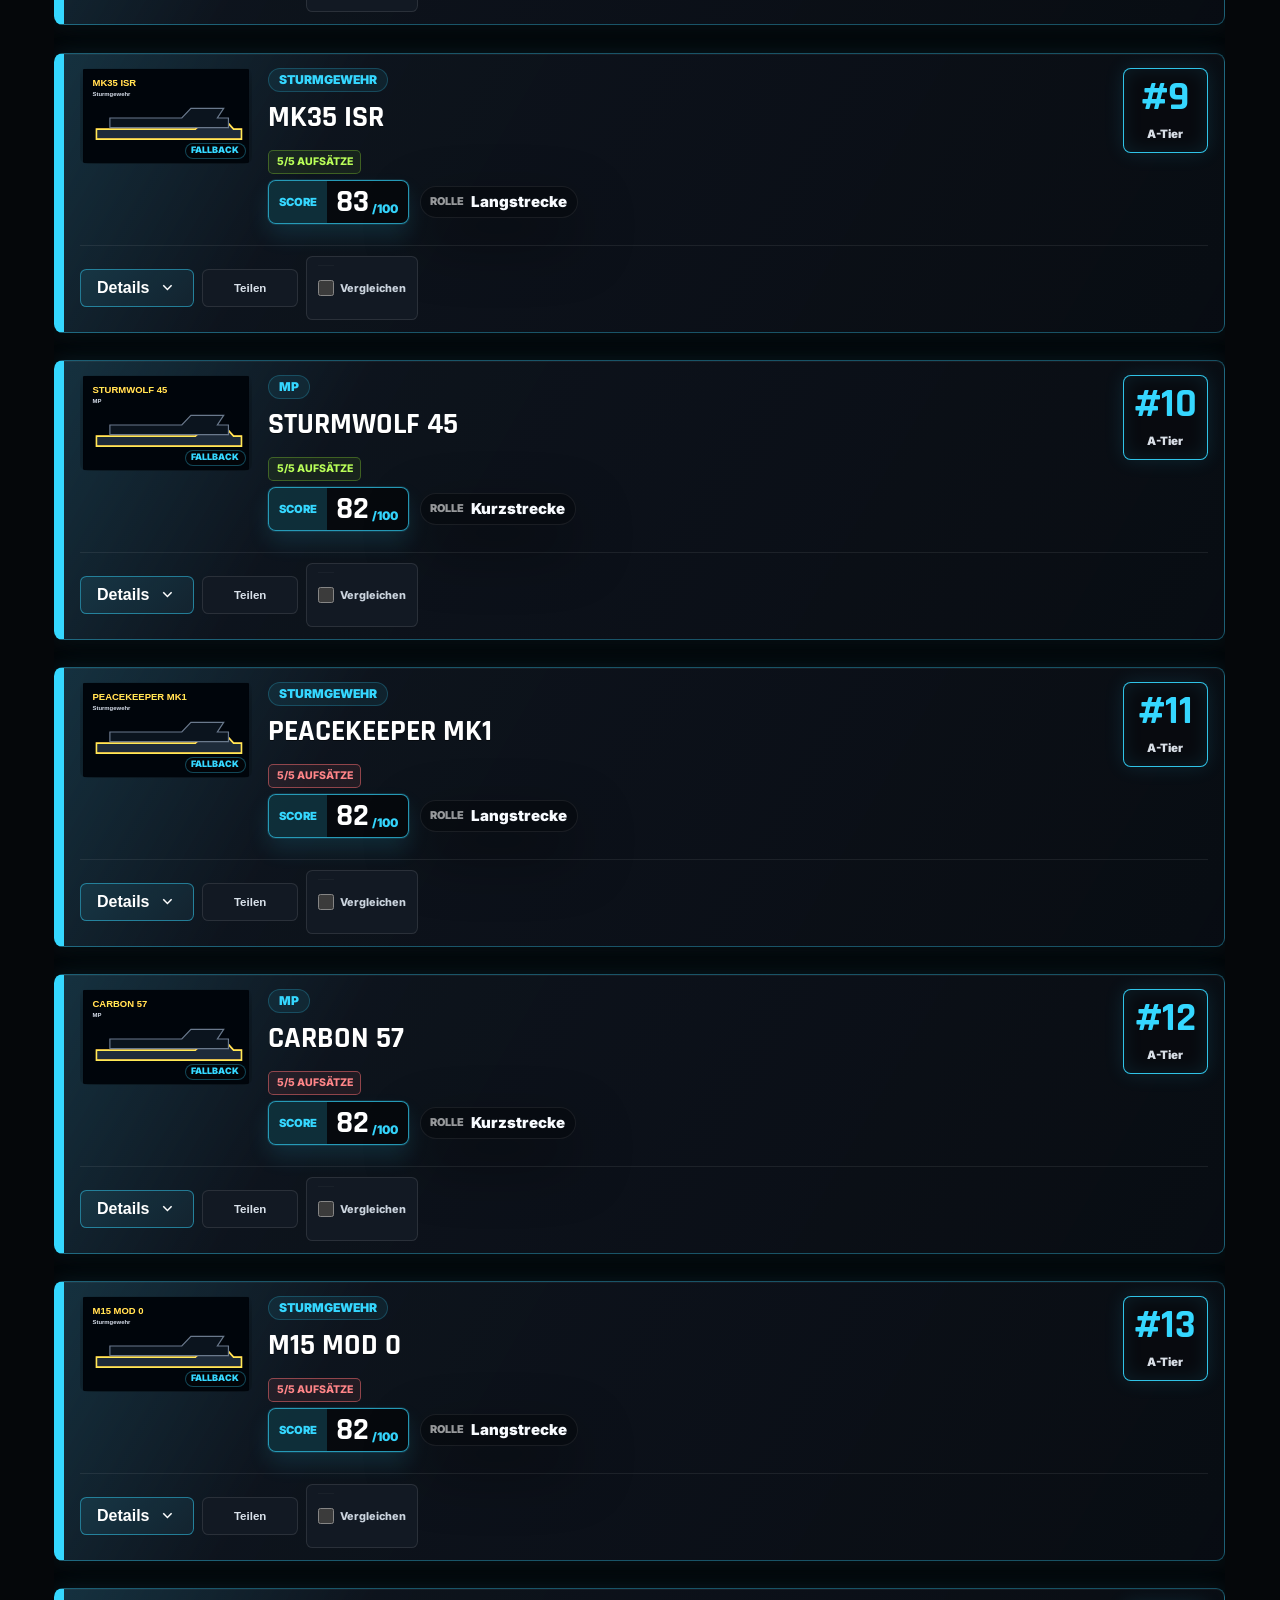
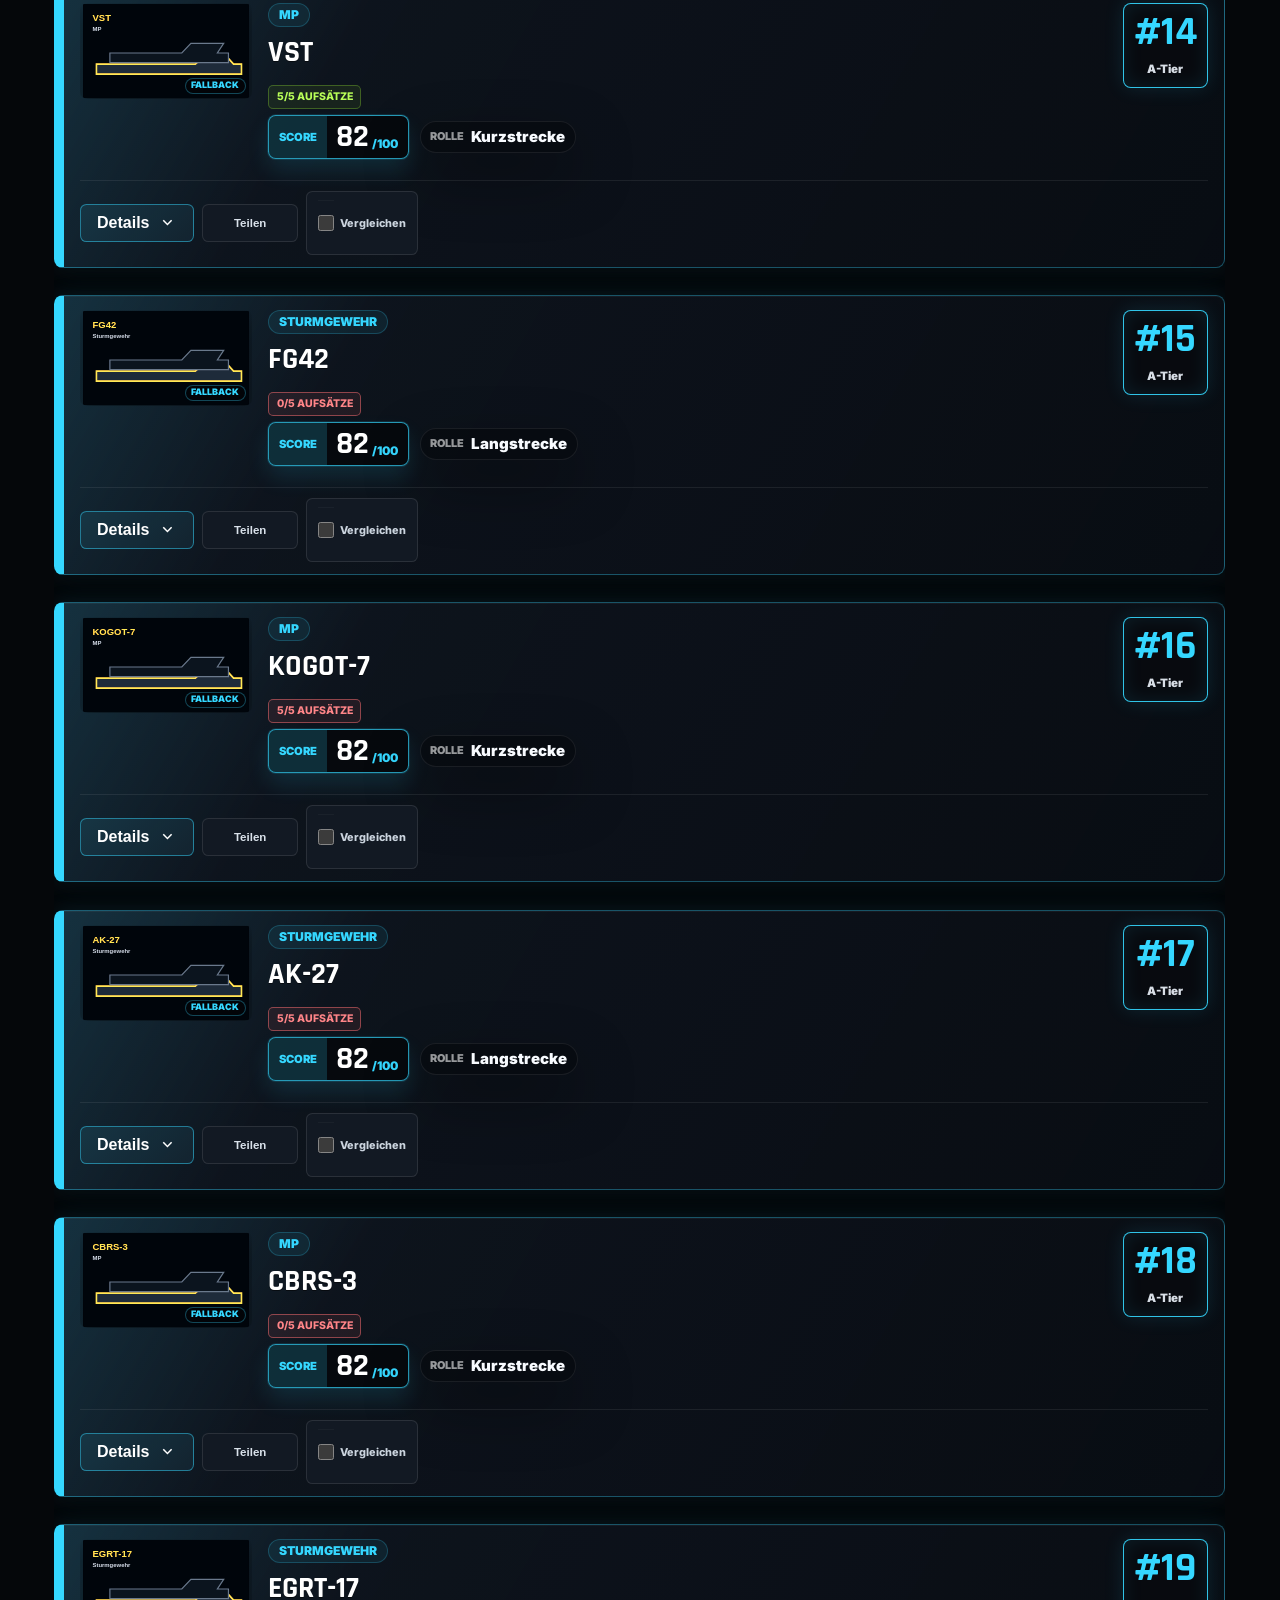
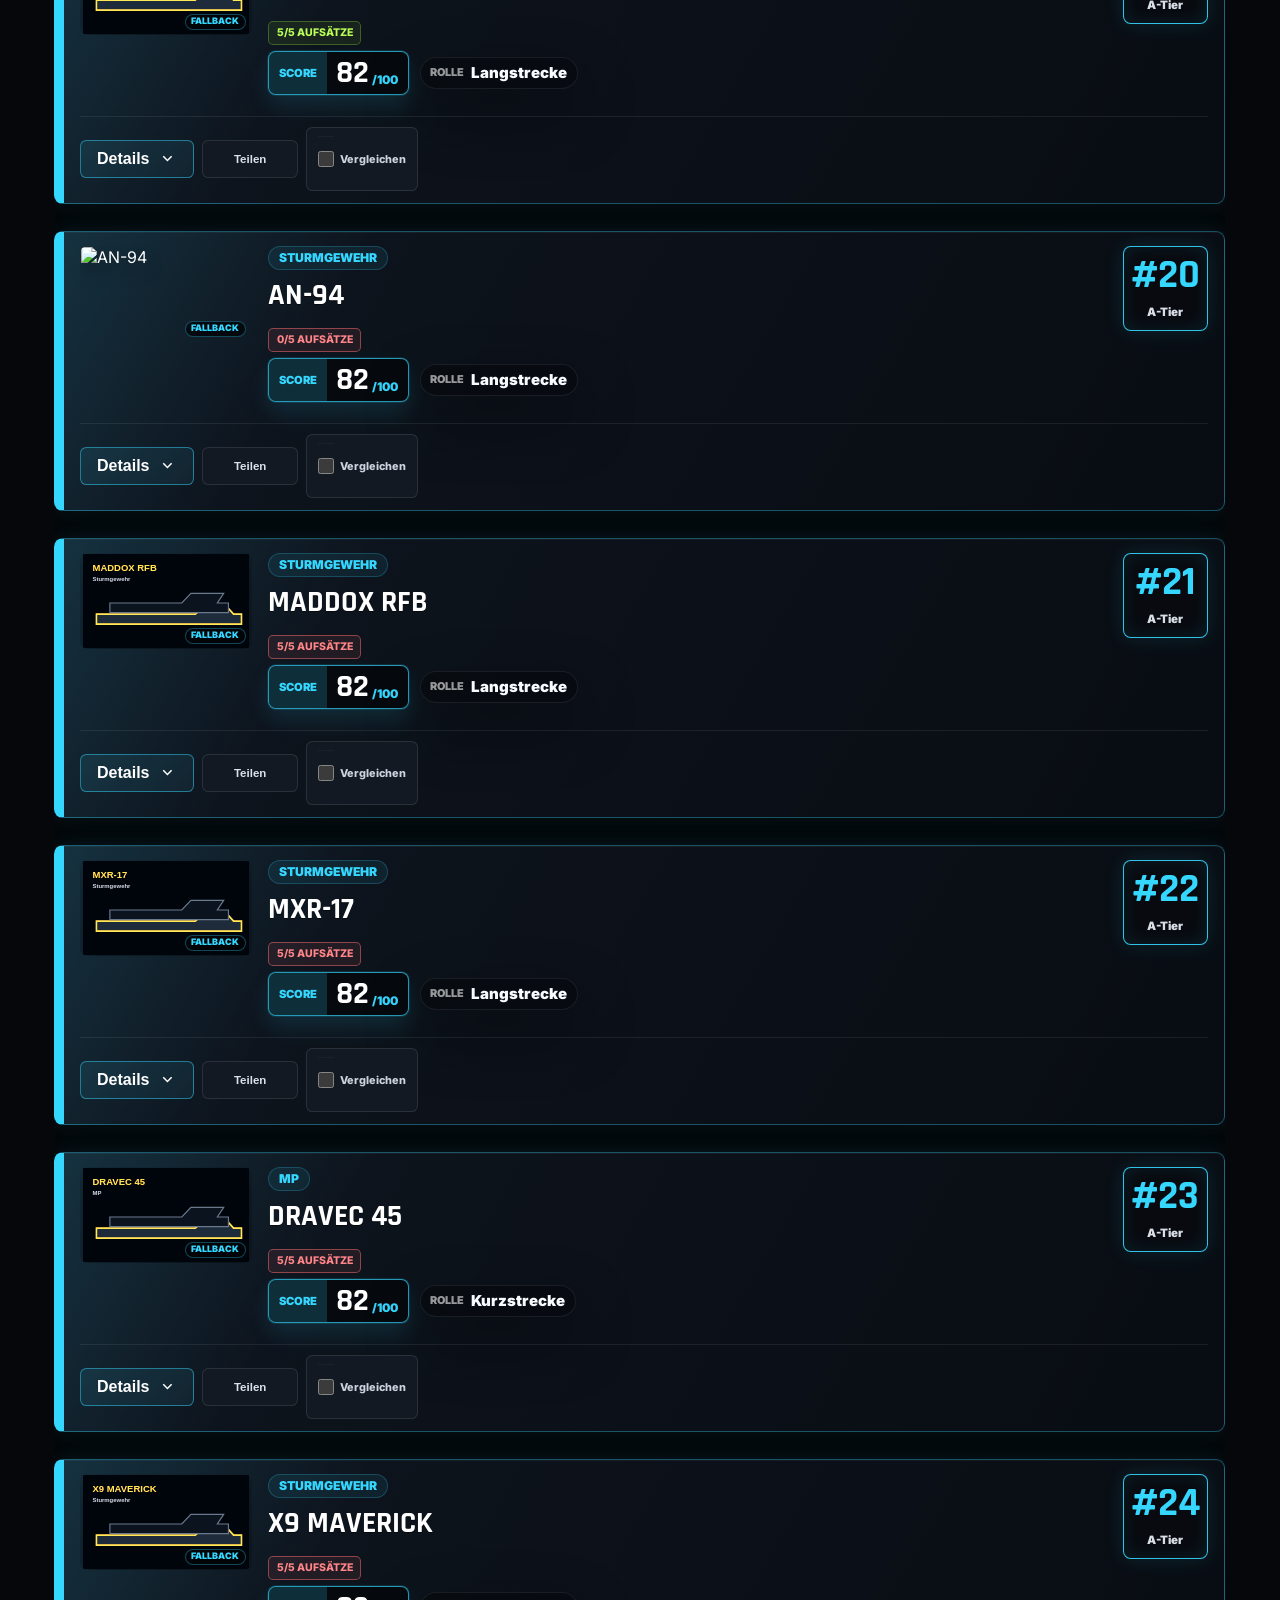
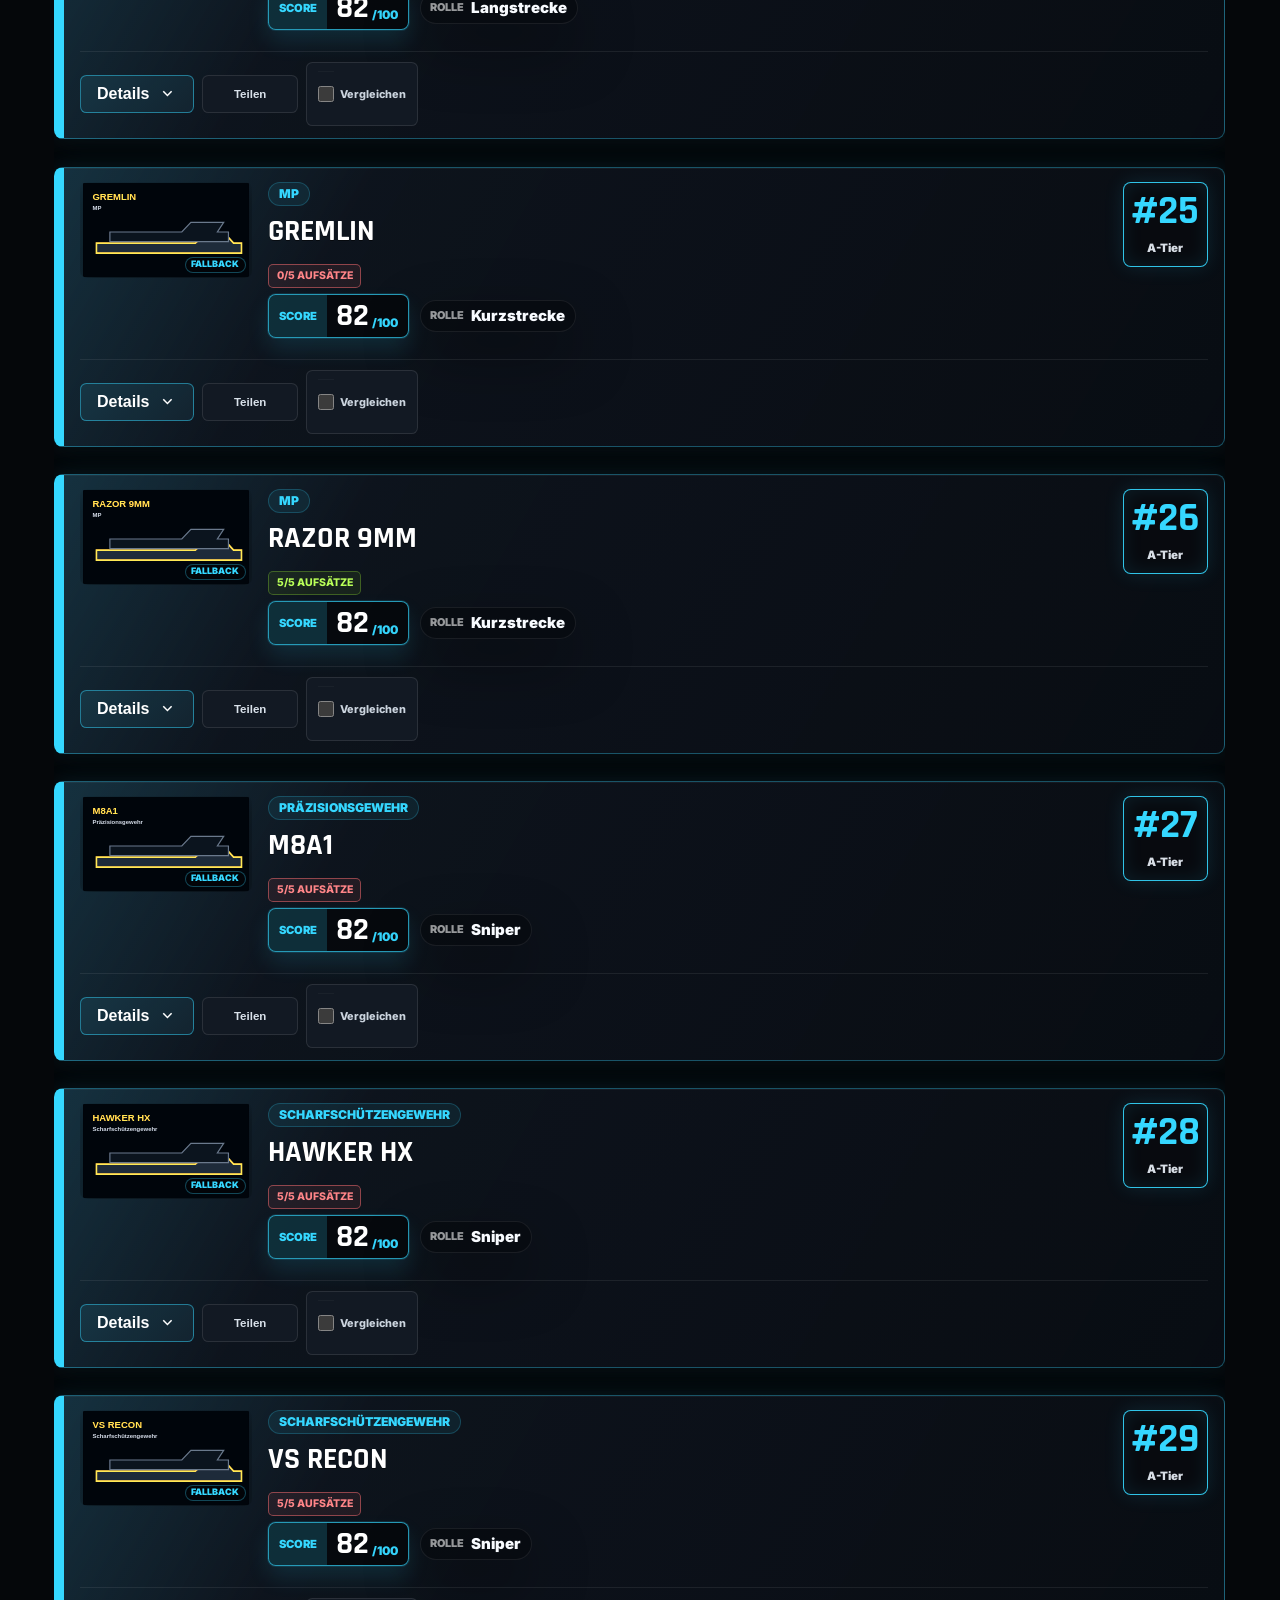
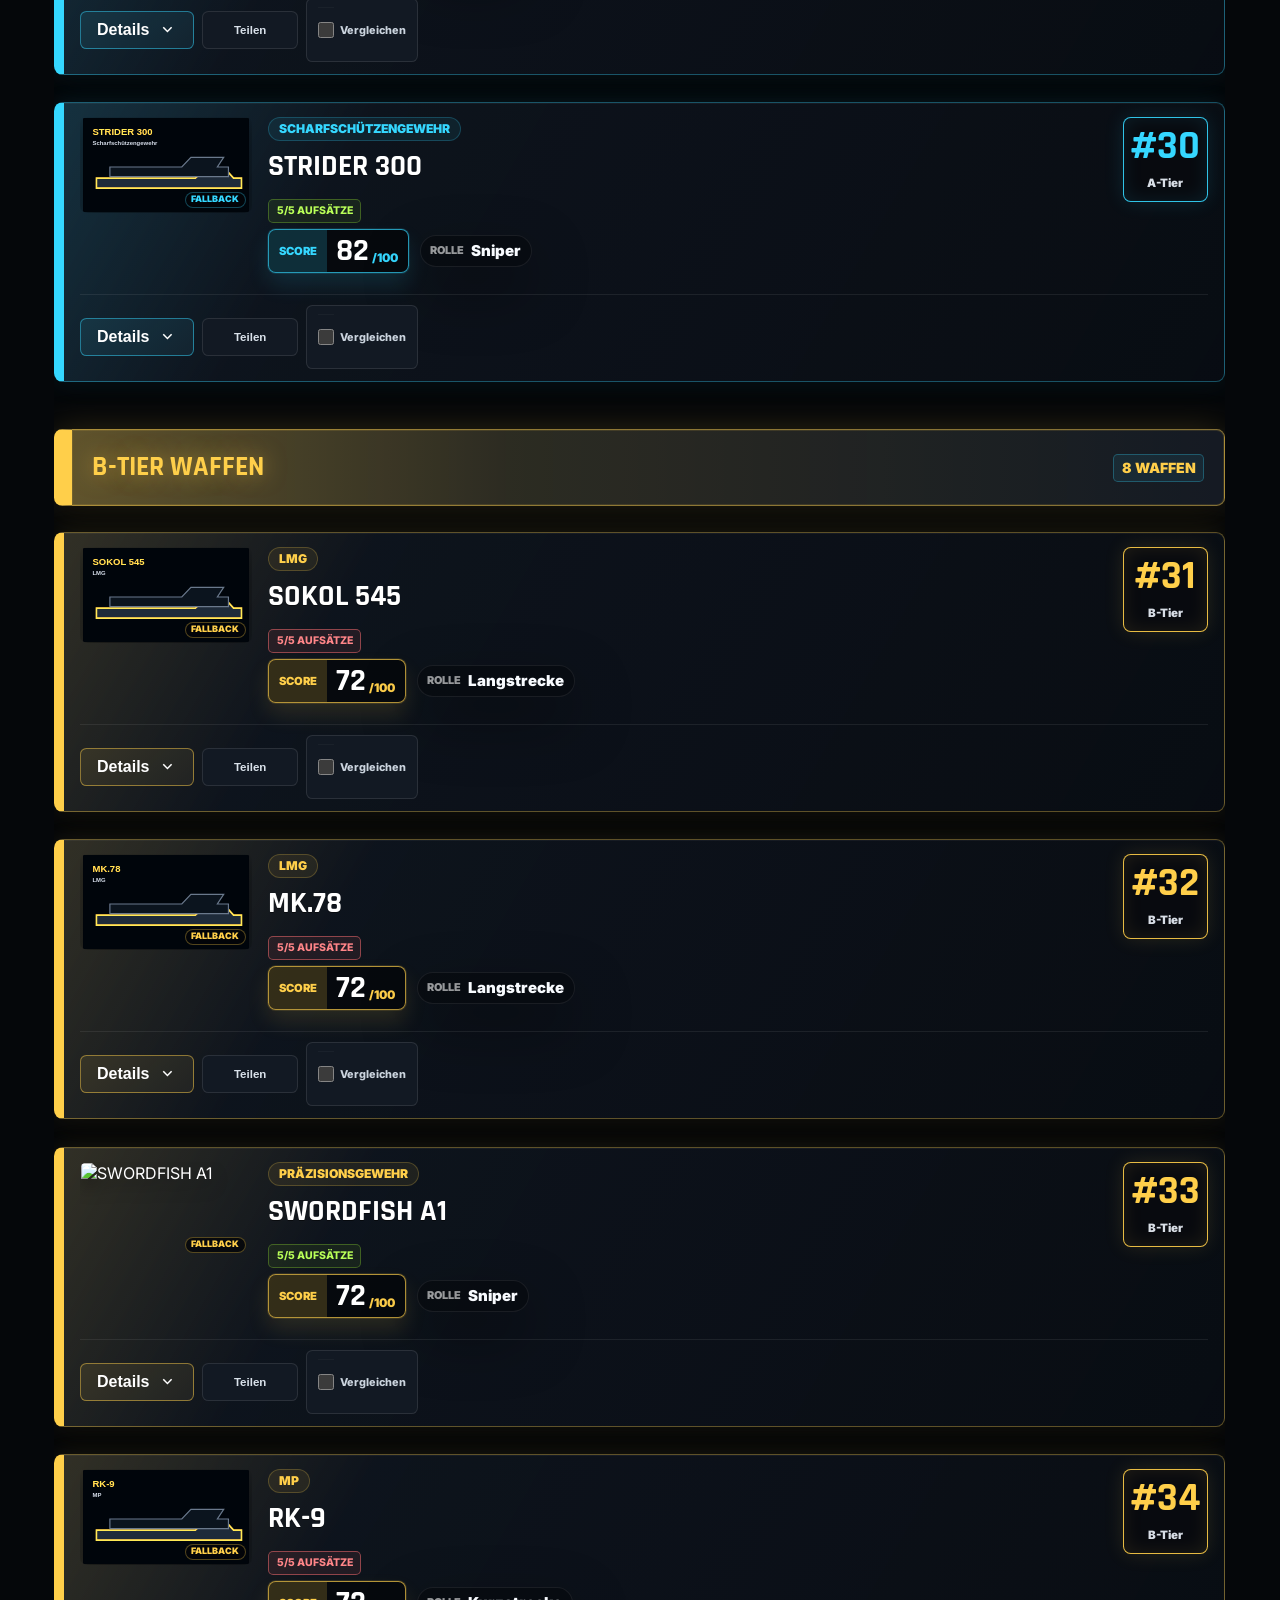
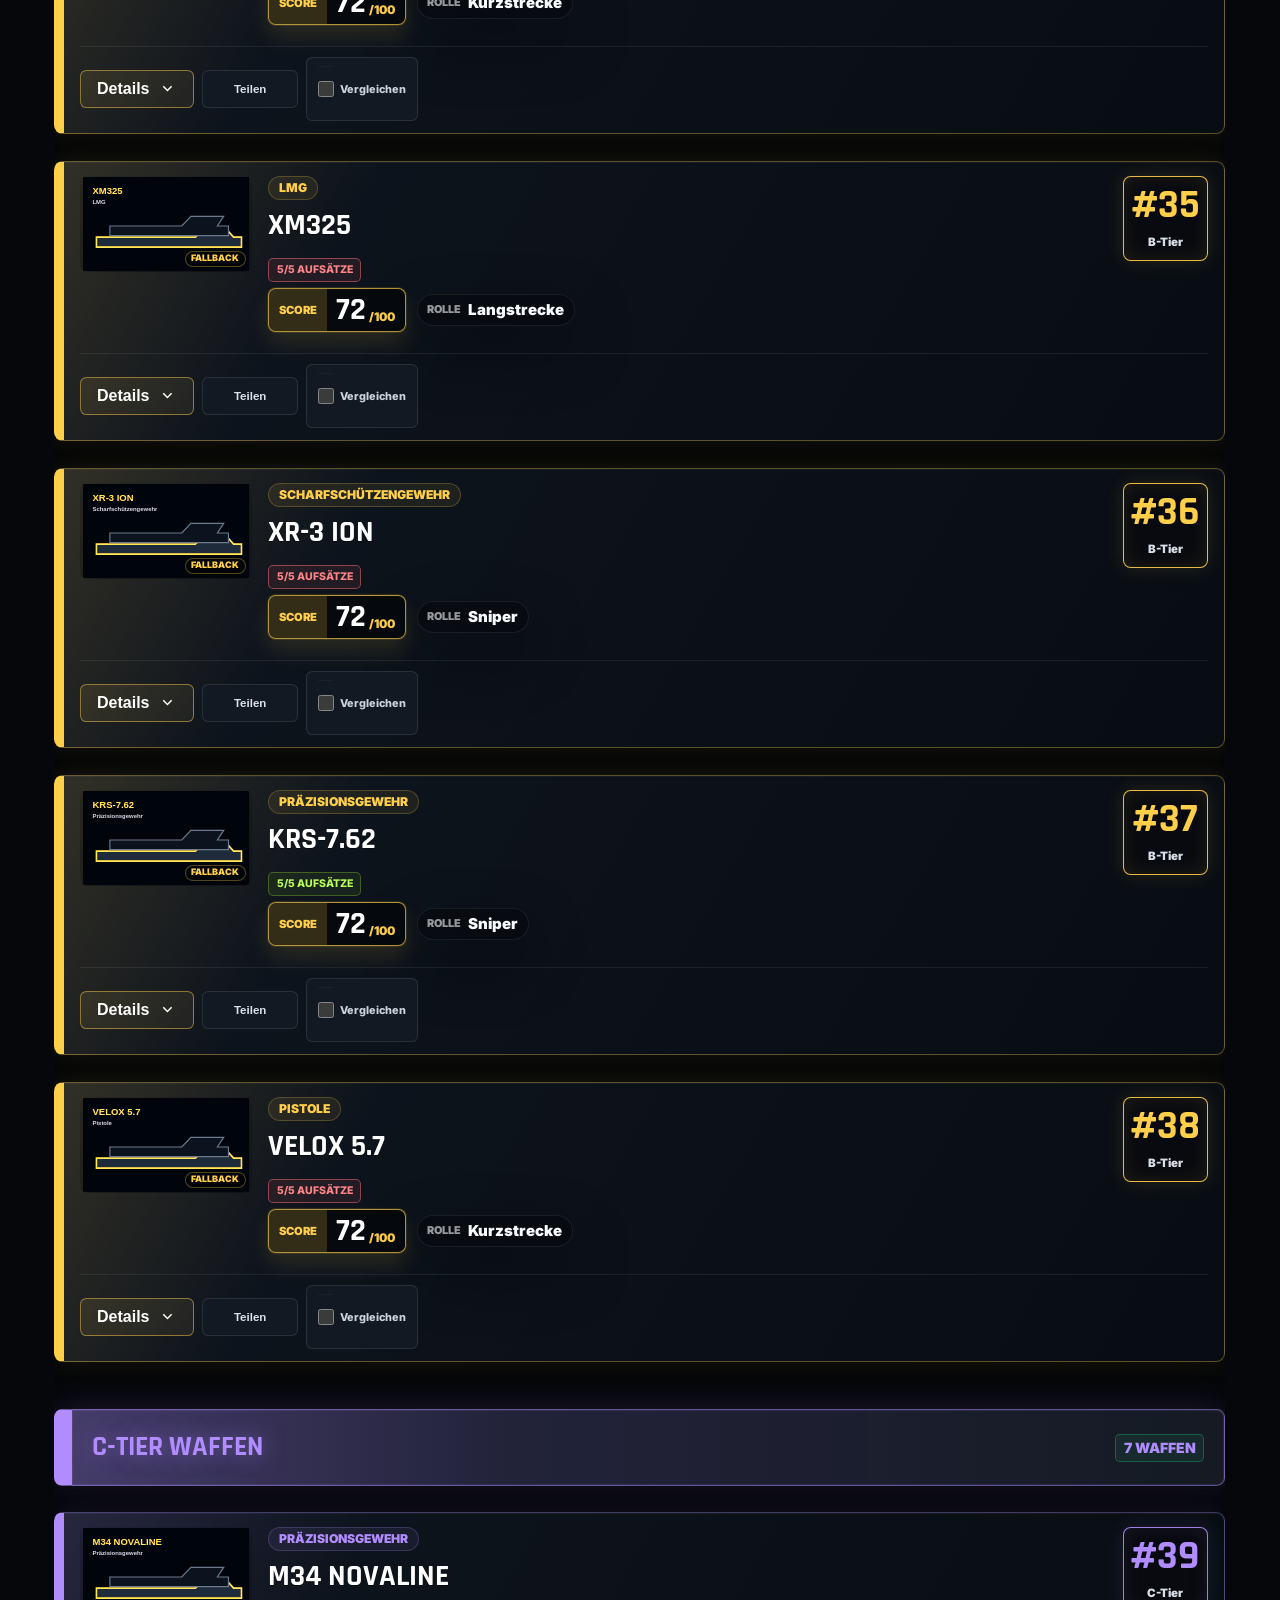
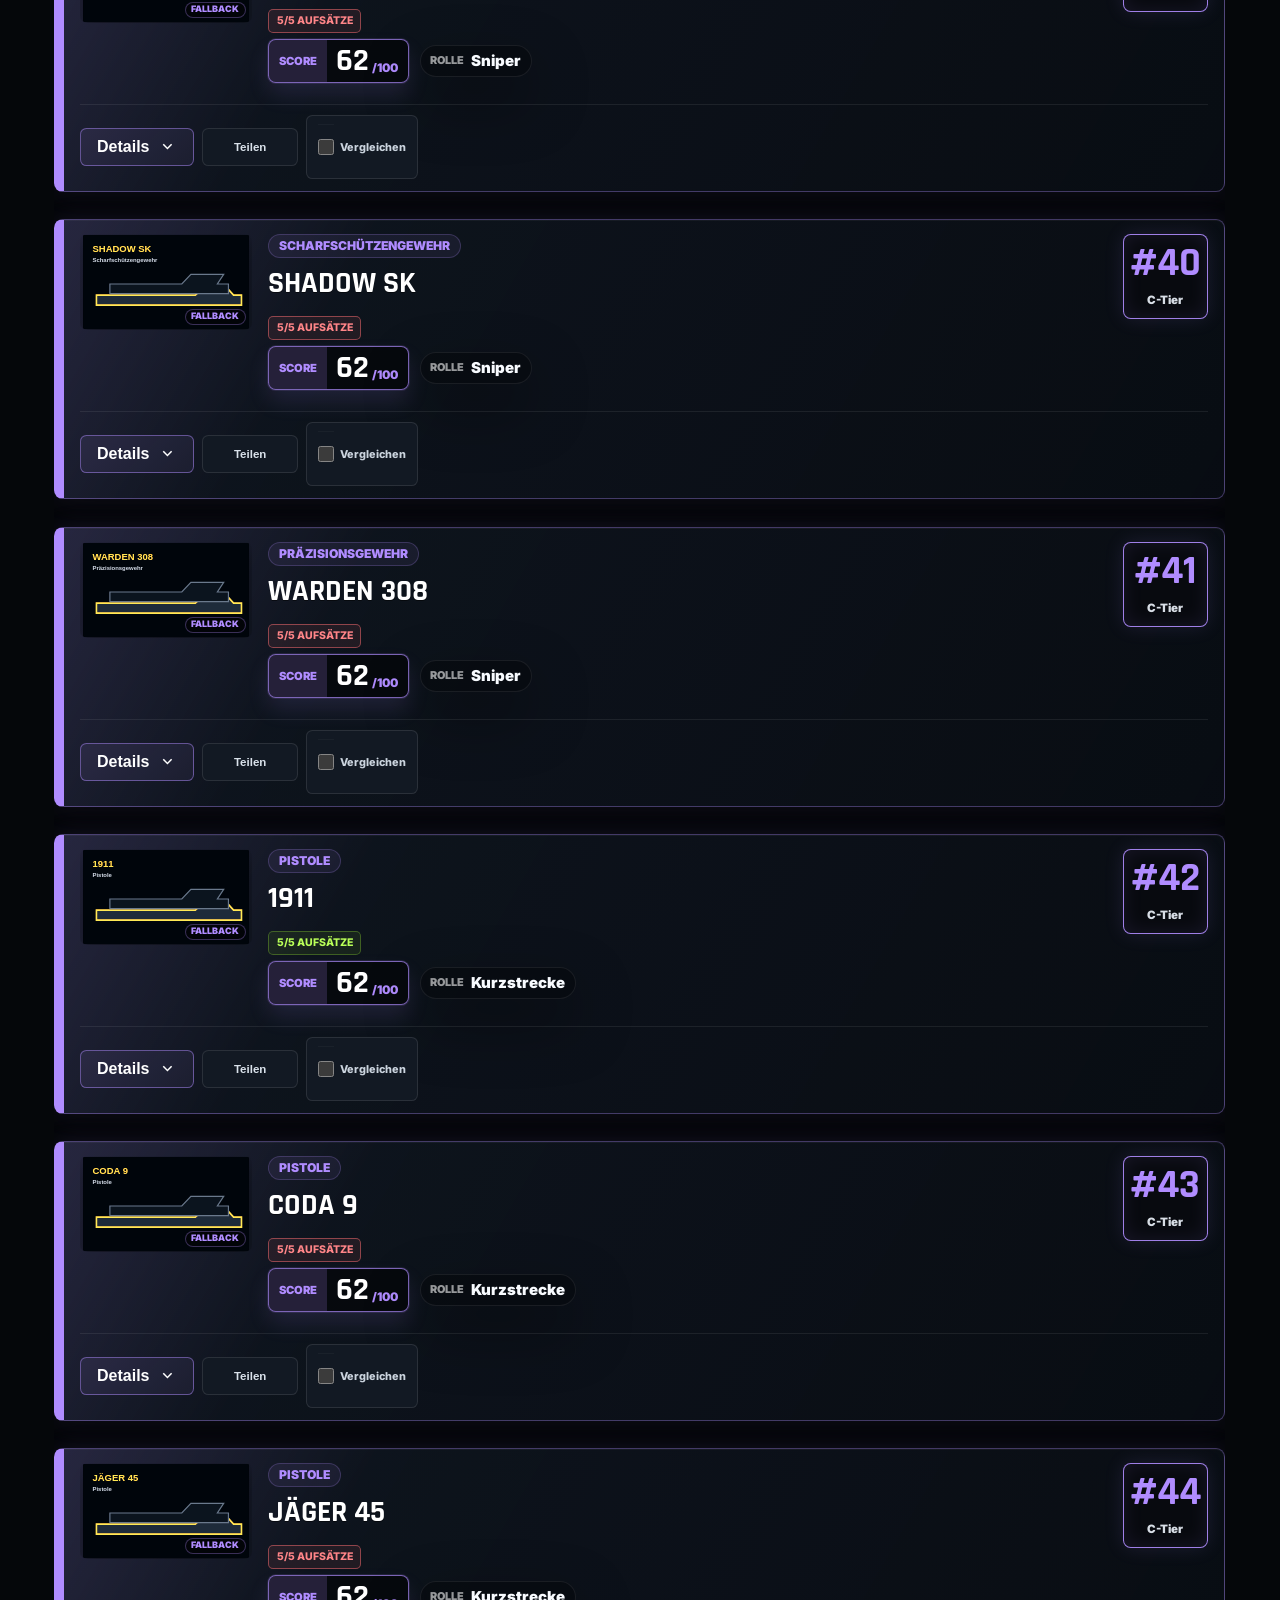
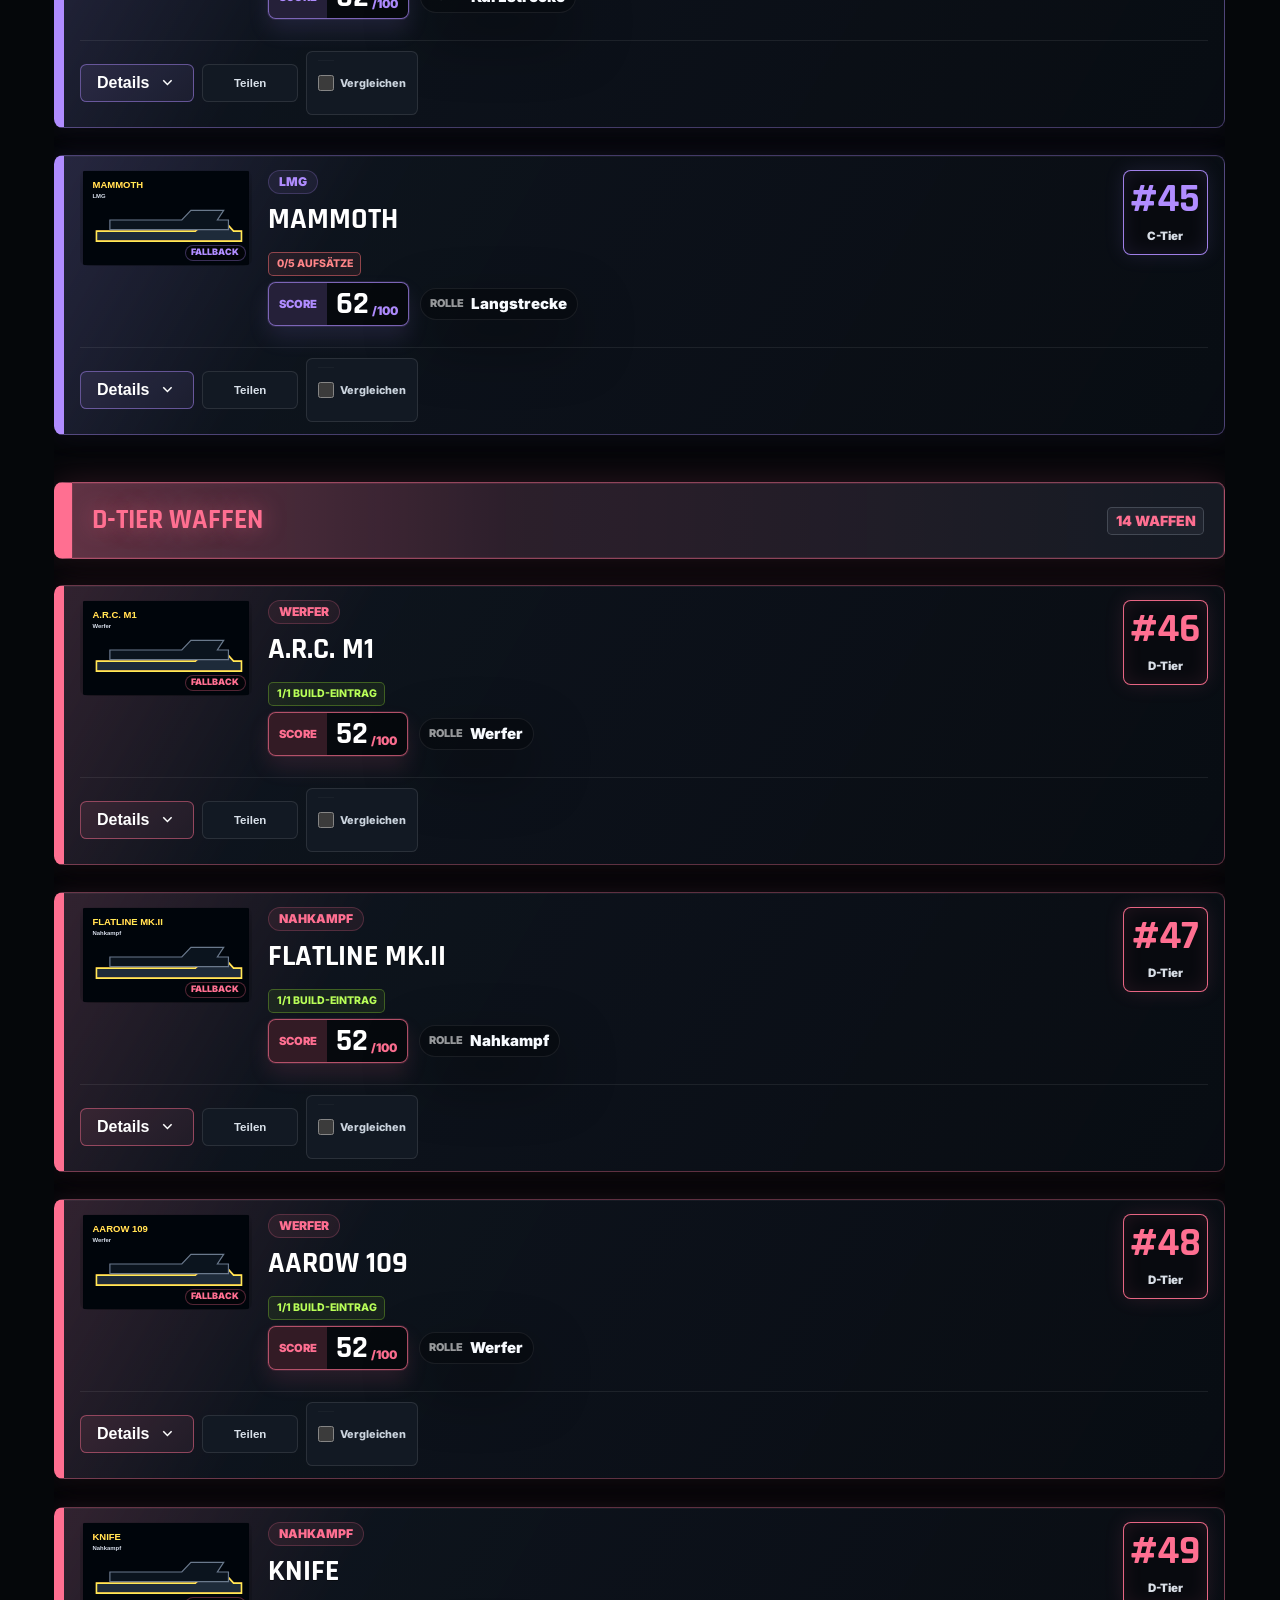
==== commit 0ccc8391: "Add verified VMP attachments" ====
--- a/index.html
+++ b/index.html
@@ -4,19 +4,19 @@
     ><link rel="preconnect" href="https://fonts.googleapis.com"><link rel="preconnect" href="https://fonts.gstatic.com" crossorigin><link
       href="https://fonts.googleapis.com/css2?family=Rajdhani:wght@500;600;700&family=Inter:wght@400;500;600;700;800&display=swap"
       rel="stylesheet"
-     ><link rel="stylesheet" href="styles.css?v=20260512-official1"><link rel="stylesheet" href="meta-overrides.css?v=20260512-official1"><link rel="preconnect" href="https://imgs.callofduty.com" crossorigin><link rel="dns-prefetch" href="https://imgs.callofduty.com"><link rel="preconnect" href="https://www.callofduty.com"><link rel="stylesheet" href="modern-refresh.css?v=audit-attachments-guard-20260925"></head><body><header class="site-header"><a class="brand" href="#top" aria-label="Loadout Lab Startseite"><span class="brand-mark">LL</span><span>Loadout Lab</span></a><nav class="top-nav" aria-label="Hauptnavigation"><a href="#loadouts">Tierlist</a><a href="#intel">MW4</a><a href="#updates">Updates</a></nav></header><main id="top"><section id="loadouts" class="section loadout-section tier-first"><div class="section-heading"><p class="eyebrow">Meta Tierlist</p><h1 id="tierTitle">Warzone Ranked Meta Tierlist</h1><p id="tierDescription">
+     ><link rel="stylesheet" href="styles.css?v=20260512-official1"><link rel="stylesheet" href="meta-overrides.css?v=20260512-official1"><link rel="preconnect" href="https://imgs.callofduty.com" crossorigin><link rel="dns-prefetch" href="https://imgs.callofduty.com"><link rel="preconnect" href="https://www.callofduty.com"><link rel="stylesheet" href="modern-refresh.css?v=vmp-attachments-20260925"></head><body><header class="site-header"><a class="brand" href="#top" aria-label="Loadout Lab Startseite"><span class="brand-mark">LL</span><span>Loadout Lab</span></a><nav class="top-nav" aria-label="Hauptnavigation"><a href="#loadouts">Tierlist</a><a href="#intel">MW4</a><a href="#updates">Updates</a></nav></header><main id="top"><section id="loadouts" class="section loadout-section tier-first"><div class="section-heading"><p class="eyebrow">Meta Tierlist</p><h1 id="tierTitle">Warzone Ranked Meta Tierlist</h1><p id="tierDescription">
             Suche nach BO7-Waffen, Klasse oder Rolle. Die Liste gruppiert Builds
             nach Meta-Stufe und zeigt Pick-Rate, Handhabung, Code und Aufsätze.
-          </p><p class="updated-note">Aktualisiert: 25. September 2026 um 10:59 MESZ</p></div><div class="today-strip" aria-label="Heute wichtig"><article><span>Heute wichtig</span><strong>Season 03 Reloaded</strong><p>Season 04 ist live: Meta-Liste, Ranked-Einschätzung und Update-Infos sind auf den 4. Juni aktualisiert.</p></article><article><span>Meta bewegt sich</span><strong>Buffs & Nerfs</strong><p>DS20 Mirage ist laut WZStats aktuell #1, gefolgt von Carbon 57, AK-27, Dravec 45, MXR-17 und VST. A-Tier startet bei Voyak KT-3.</p></article><article><span>Weiter grinden</span><strong>Camos & Challenges</strong><p>Tarnungen sind nach Modus und Kategorie getrennt, inklusive Herausforderung.</p></article></div><div class="mode-switch primary-mode-switch" aria-label="Hauptansicht auswählen"><button class="mode-button update-mode-button" data-mode="updates" type="button">Updates</button><button class="mode-button mw4-mode-button" data-mode="mw4-info" type="button">MW4 Infos & Gerüchte</button><button class="mode-button season-mode-button season4-mode-button" data-mode="season4-info" type="button">Season 6</button></div><div class="mode-switch secondary-mode-switch" aria-label="Metaansicht auswählen"><button class="mode-button active" data-mode="warzone-ranked" type="button">Warzone Meta</button><button class="mode-button" data-mode="bo7-ranked" type="button">Black Ops 7 Meta</button><button class="mode-button camo-mode-button" data-mode="camos" type="button">Tarnungen</button></div><div class="content-tabs" id="contentTabs" aria-label="Ansicht auswählen"><button class="content-tab active" data-tab="weapons" type="button">Meta Waffen</button><button class="content-tab" data-tab="maps" type="button">Maps</button></div><div class="tab-panel active" data-panel="weapons"><div class="weapon-dashboard"><div class="controls" aria-label="Loadout Werkzeuge"><label class="search-box"><span>Suche</span><input id="loadoutSearch" type="search" placeholder="z. B. AK-27, Kogot-7, Ranked"></label><label class="select-box"><span>Sortieren</span><select id="sortSelect"><option value="score">Meta Score</option><option value="pick">Pick-Rate</option><option value="name">Name</option><option value="range">Reichweite</option></select></label></div><div class="toolbar" id="filterToolbar" aria-label="Loadout Filter"></div><div class="meta-patch-summary" id="metaPatchSummary"></div><div class="weapon-compare-panel" id="weaponComparePanel" aria-label="Meta Vergleich"></div><p class="result-count" id="resultCount" aria-live="polite"></p><div class="loadout-grid" id="loadoutGrid"></div></div></div><div id="maps" class="tab-panel maps-section" data-panel="maps" hidden><div class="map-panel"><p class="eyebrow">Map Control</p><h2 id="mapsTitle">Ranked Maps</h2><p id="mapsDescription"></p><ul class="callout-list" id="mapNotes"></ul><div class="map-insight"><div><span>Top Landing Spots</span><ol id="hotspotRank"></ol></div><div><span>Heatmap</span><div class="heat-legend" aria-label="Heatmap Legende"><i></i><p>Je größer und heller der Spot, desto höher der Landing-Anteil.</p></div></div></div></div><div class="map-board"><div class="map-board-header"><span id="mapsKicker">Rotation</span><strong id="mapsSummary">0 Maps</strong></div><div class="map-tabs" id="mapTabs" aria-label="Warzone Ranked Map auswählen"></div><div class="map-mode-grid" id="mapModeGrid"></div><ul class="source-list"><li><a href="https://www.callofduty.com/patchnotes/2026/04/call-of-duty-bo7-warzone-season-03-patch-notes?pubDate=20260402" target="_blank" rel="noreferrer">Warzone Ranked Patch Notes</a></li><li><a href="https://support.activision.com/black-ops-7/articles/black-ops-7-ranked-play" target="_blank" rel="noreferrer">BO7 Ranked Play Support</a></li><li><a href="https://dotesports.com/call-of-duty/news/black-ops-7-ranked-play-maps-and-modes" target="_blank" rel="noreferrer">BO7 Season 3 Map Pool</a></li></ul></div></div><div class="tab-panel camos-section" data-panel="camos" hidden><div class="camo-header"><div><p class="eyebrow">Camo Board</p><h2>Tarnungen & Mastery</h2><p>
+          </p><p class="updated-note">Aktualisiert: 25. September 2026 um 20:05 MESZ</p></div><div class="today-strip" aria-label="Heute wichtig"><article><span>Heute wichtig</span><strong>Season 03 Reloaded</strong><p>Season 04 ist live: Meta-Liste, Ranked-Einschätzung und Update-Infos sind auf den 4. Juni aktualisiert.</p></article><article><span>Meta bewegt sich</span><strong>Buffs & Nerfs</strong><p>DS20 Mirage ist laut WZStats aktuell #1, gefolgt von Carbon 57, AK-27, Dravec 45, MXR-17 und VST. A-Tier startet bei Voyak KT-3.</p></article><article><span>Weiter grinden</span><strong>Camos & Challenges</strong><p>Tarnungen sind nach Modus und Kategorie getrennt, inklusive Herausforderung.</p></article></div><div class="mode-switch primary-mode-switch" aria-label="Hauptansicht auswählen"><button class="mode-button update-mode-button" data-mode="updates" type="button">Updates</button><button class="mode-button mw4-mode-button" data-mode="mw4-info" type="button">MW4 Infos & Gerüchte</button><button class="mode-button season-mode-button season4-mode-button" data-mode="season4-info" type="button">Season 6</button></div><div class="mode-switch secondary-mode-switch" aria-label="Metaansicht auswählen"><button class="mode-button active" data-mode="warzone-ranked" type="button">Warzone Meta</button><button class="mode-button" data-mode="bo7-ranked" type="button">Black Ops 7 Meta</button><button class="mode-button camo-mode-button" data-mode="camos" type="button">Tarnungen</button></div><div class="content-tabs" id="contentTabs" aria-label="Ansicht auswählen"><button class="content-tab active" data-tab="weapons" type="button">Meta Waffen</button><button class="content-tab" data-tab="maps" type="button">Maps</button></div><div class="tab-panel active" data-panel="weapons"><div class="weapon-dashboard"><div class="controls" aria-label="Loadout Werkzeuge"><label class="search-box"><span>Suche</span><input id="loadoutSearch" type="search" placeholder="z. B. AK-27, Kogot-7, Ranked"></label><label class="select-box"><span>Sortieren</span><select id="sortSelect"><option value="score">Meta Score</option><option value="pick">Pick-Rate</option><option value="name">Name</option><option value="range">Reichweite</option></select></label></div><div class="toolbar" id="filterToolbar" aria-label="Loadout Filter"></div><div class="meta-patch-summary" id="metaPatchSummary"></div><div class="weapon-compare-panel" id="weaponComparePanel" aria-label="Meta Vergleich"></div><p class="result-count" id="resultCount" aria-live="polite"></p><div class="loadout-grid" id="loadoutGrid"></div></div></div><div id="maps" class="tab-panel maps-section" data-panel="maps" hidden><div class="map-panel"><p class="eyebrow">Map Control</p><h2 id="mapsTitle">Ranked Maps</h2><p id="mapsDescription"></p><ul class="callout-list" id="mapNotes"></ul><div class="map-insight"><div><span>Top Landing Spots</span><ol id="hotspotRank"></ol></div><div><span>Heatmap</span><div class="heat-legend" aria-label="Heatmap Legende"><i></i><p>Je größer und heller der Spot, desto höher der Landing-Anteil.</p></div></div></div></div><div class="map-board"><div class="map-board-header"><span id="mapsKicker">Rotation</span><strong id="mapsSummary">0 Maps</strong></div><div class="map-tabs" id="mapTabs" aria-label="Warzone Ranked Map auswählen"></div><div class="map-mode-grid" id="mapModeGrid"></div><ul class="source-list"><li><a href="https://www.callofduty.com/patchnotes/2026/04/call-of-duty-bo7-warzone-season-03-patch-notes?pubDate=20260402" target="_blank" rel="noreferrer">Warzone Ranked Patch Notes</a></li><li><a href="https://support.activision.com/black-ops-7/articles/black-ops-7-ranked-play" target="_blank" rel="noreferrer">BO7 Ranked Play Support</a></li><li><a href="https://dotesports.com/call-of-duty/news/black-ops-7-ranked-play-maps-and-modes" target="_blank" rel="noreferrer">BO7 Season 3 Map Pool</a></li></ul></div></div><div class="tab-panel camos-section" data-panel="camos" hidden><div class="camo-header"><div><p class="eyebrow">Camo Board</p><h2>Tarnungen & Mastery</h2><p>
                 Übersicht für besondere BO7- und Warzone-Tarnungen, inklusive Kategorie,
                 Status und Challenge-Hinweis zum Freischalten.
               </p></div><div class="camo-summary"><span id="camoCount">0</span><p>Tarnungen</p></div></div><div class="camo-progress-strip" aria-label="Tarnungsfortschritt"><article><span>Basis</span><strong>Kill-Meilensteine</strong><p>Erst Basis-Tarnungen einer Waffe abschließen.</p></article><article><span>Spezial</span><strong>Mini-Challenges</strong><p>Danach waffenspezifische Aufgaben erledigen.</p></article><article><span>Mastery</span><strong>Langzeit-Grind</strong><p>Finale Camos über vollständige Kategorien freischalten.</p></article></div><div class="camo-filter" id="camoFilter" aria-label="Tarnungen filtern"><button class="filter-button active" data-camo="Warzone" type="button">Warzone</button><button class="filter-button" data-camo="Multiplayer" type="button">Multiplayer</button><button class="filter-button" data-camo="Zombies" type="button">Zombies</button><button class="filter-button" data-camo="Endgame" type="button">Endgame</button></div><div class="camo-filter camo-category-filter" id="camoCategoryFilter" aria-label="Tarnungs-Kategorie filtern"><button class="filter-button active" data-camo-category="Military" type="button">Basis Tarnungen</button><button class="filter-button" data-camo-category="Special" type="button">Spezial Tarnungen</button><button class="filter-button" data-camo-category="Mastery" type="button">Mastery Tarnungen</button></div><div class="camo-grid" id="camoGrid"></div></div><div class="tab-panel mode-info-section" data-panel="mode-info" hidden><div class="mode-info-hero"><div><p class="eyebrow">Spielmodi</p><h2 id="modeInfoTitle">Multiplayer</h2><p id="modeInfoDescription"></p></div><span id="modeInfoKicker">BO7</span></div><div class="mode-info-tabs" id="modeInfoTabs" aria-label="Spielmodus auswählen" hidden><button class="filter-button active" data-mode-info="multiplayer" type="button">Multiplayer</button><button class="filter-button" data-mode-info="warzone" type="button">Warzone</button><button class="filter-button" data-mode-info="zombies" type="button">Zombies</button><button class="filter-button" data-mode-info="endgame" type="button">Endgame</button></div><div class="mode-info-layout"><article class="mode-info-main"><img id="modeInfoImage" src="https://imgs.callofduty.com/content/dam/atvi/callofduty/cod-touchui/blog/seasons/blackops7/season-03/maps/mp/BO7_S3_Maps_Plaza.webp" alt="Black Ops 7 Multiplayer Map Plaza" loading="lazy"><div class="mode-info-body"><div class="mode-info-stat-grid" id="modeInfoStats"></div><section class="mode-update-box" aria-label="Nächstes Update"><div><span>Nächstes Update</span><strong id="modeInfoUpdateTime"></strong></div><p id="modeInfoUpdateSummary"></p></section><div class="mode-info-card-grid" id="modeInfoCards"></div><div class="mode-image-gallery" id="modeInfoGallery"></div></div></article><aside class="mode-info-side"><h3>Einordnung</h3><ul class="callout-list" id="modeInfoTips"></ul><div class="official-note"><strong>Hinweis:</strong>
                 Infos sind für Loadout Lab zusammengefasst und werden mit offiziellen Season- und Patch-Updates abgeglichen.
               </div></aside></div></div><div class="tab-panel updates-section" data-panel="updates" hidden><div class="updates-hero"><div><p class="eyebrow">Update Radar</p><h2>Offizielle Call of Duty Updates</h2><p>
                 Nur bestätigte Meldungen aus offiziellen Call-of-Duty-Quellen. Klicke eine Karte an, um die kompakte Zusammenfassung zu öffnen.
-              </p></div><span>Stand: 25. September 2026 um 10:59 MESZ</span></div><div class="update-priority-grid" aria-label="Schnelle Update Übersicht">
+              </p></div><span>Stand: 25. September 2026 um 20:05 MESZ</span></div><div class="update-priority-grid" aria-label="Schnelle Update Übersicht">
             <article><span>Aktuell</span><strong>Call of Duty: Warzone Season 06 Patch Notes</strong><p>24. September 2026: Players will no longer drop $500 on death if they have no cash when eliminated by self-inflicted damage.</p></article>
-            <article><span>Live</span><strong>Neue Meldungen</strong><p>Aktualisiert am 25. September 2026 um 10:59 MESZ.</p></article>
+            <article><span>Live</span><strong>Neue Meldungen</strong><p>Aktualisiert am 25. September 2026 um 20:05 MESZ.</p></article>
             <article><span>Weitere Updates</span><strong>Call of Duty: Modern Warfare 4 Beta Patch Notes</strong><p>1. September 2026: As we wrap up the Modern Warfare 4 Beta tonight, we want to thank the millions of players who jumped in every day to play. The Beta gave us many different perspectives and points of view on feedback. Your experiences have been at the core of our work throug...</p></article>
           </div>
           <div class="mode-info-tabs update-mode-tabs" id="updateModeTabs" aria-label="Update-Kategorie auswählen"><button class="filter-button active" data-update-view="all" type="button">Alle Updates</button><button class="filter-button" data-update-view="warzone" type="button">Warzone</button><button class="filter-button" data-update-view="multiplayer" type="button">Multiplayer</button><button class="filter-button" data-update-view="zombies" type="button">Zombies</button><button class="filter-button" data-update-view="endgame" type="button">Endgame</button></div><div class="update-mode-panel" id="updateModePanel" hidden><div class="mode-info-hero"><div><p class="eyebrow">Modus Update</p><h2 id="updateModeTitle"></h2><p id="updateModeDescription"></p></div><span id="updateModeKicker"></span></div><div class="mode-info-layout"><article class="mode-info-main"><img id="updateModeImage" src="https://imgs.callofduty.com/content/dam/atvi/callofduty/cod-touchui/patchnotes/body/bo7/wz/s03/Big-Map-Rotation.jpg" alt="Warzone Big Map Rotation" loading="lazy"><div class="mode-info-body"><div class="mode-info-stat-grid" id="updateModeStats"></div><section class="mode-update-box" aria-label="Nächstes Update"><div><span>Nächstes Update</span><strong id="updateModeUpdateTime"></strong></div><p id="updateModeUpdateSummary"></p></section><div class="mode-info-card-grid" id="updateModeCards"></div><div class="mode-image-gallery" id="updateModeGallery"></div></div></article><aside class="mode-info-side"><h3>Einordnung</h3><ul class="callout-list" id="updateModeTips"></ul></aside></div></div><div class="update-board">
@@ -155,7 +155,7 @@
         Loadout Lab ist ein fan-made COD Info Hub. Nicht offiziell mit Activision oder Call of Duty verbunden.
       </p><a href="#top">Zurück nach oben</a></footer>
     <script>
-      window.__loadoutLabMetaVersion = "audit-attachments-guard-20260925";
+      window.__loadoutLabMetaVersion = "vmp-attachments-20260925";
       (function () {
         const originalFetch = window.fetch ? window.fetch.bind(window) : null;
         if (!originalFetch) return;
@@ -176,8 +176,8 @@
         };
       }());
     </script>
-    <script src="script.js?v=audit-attachments-guard-20260925" defer></script>
-    <script src="meta-fast.js?v=audit-attachments-guard-20260925" defer></script>
-    <script src="loadout-runtime.js?v=audit-attachments-guard-20260925" defer></script>
+    <script src="script.js?v=vmp-attachments-20260925" defer></script>
+    <script src="meta-fast.js?v=vmp-attachments-20260925" defer></script>
+    <script src="loadout-runtime.js?v=vmp-attachments-20260925" defer></script>
   </body></html>
 
